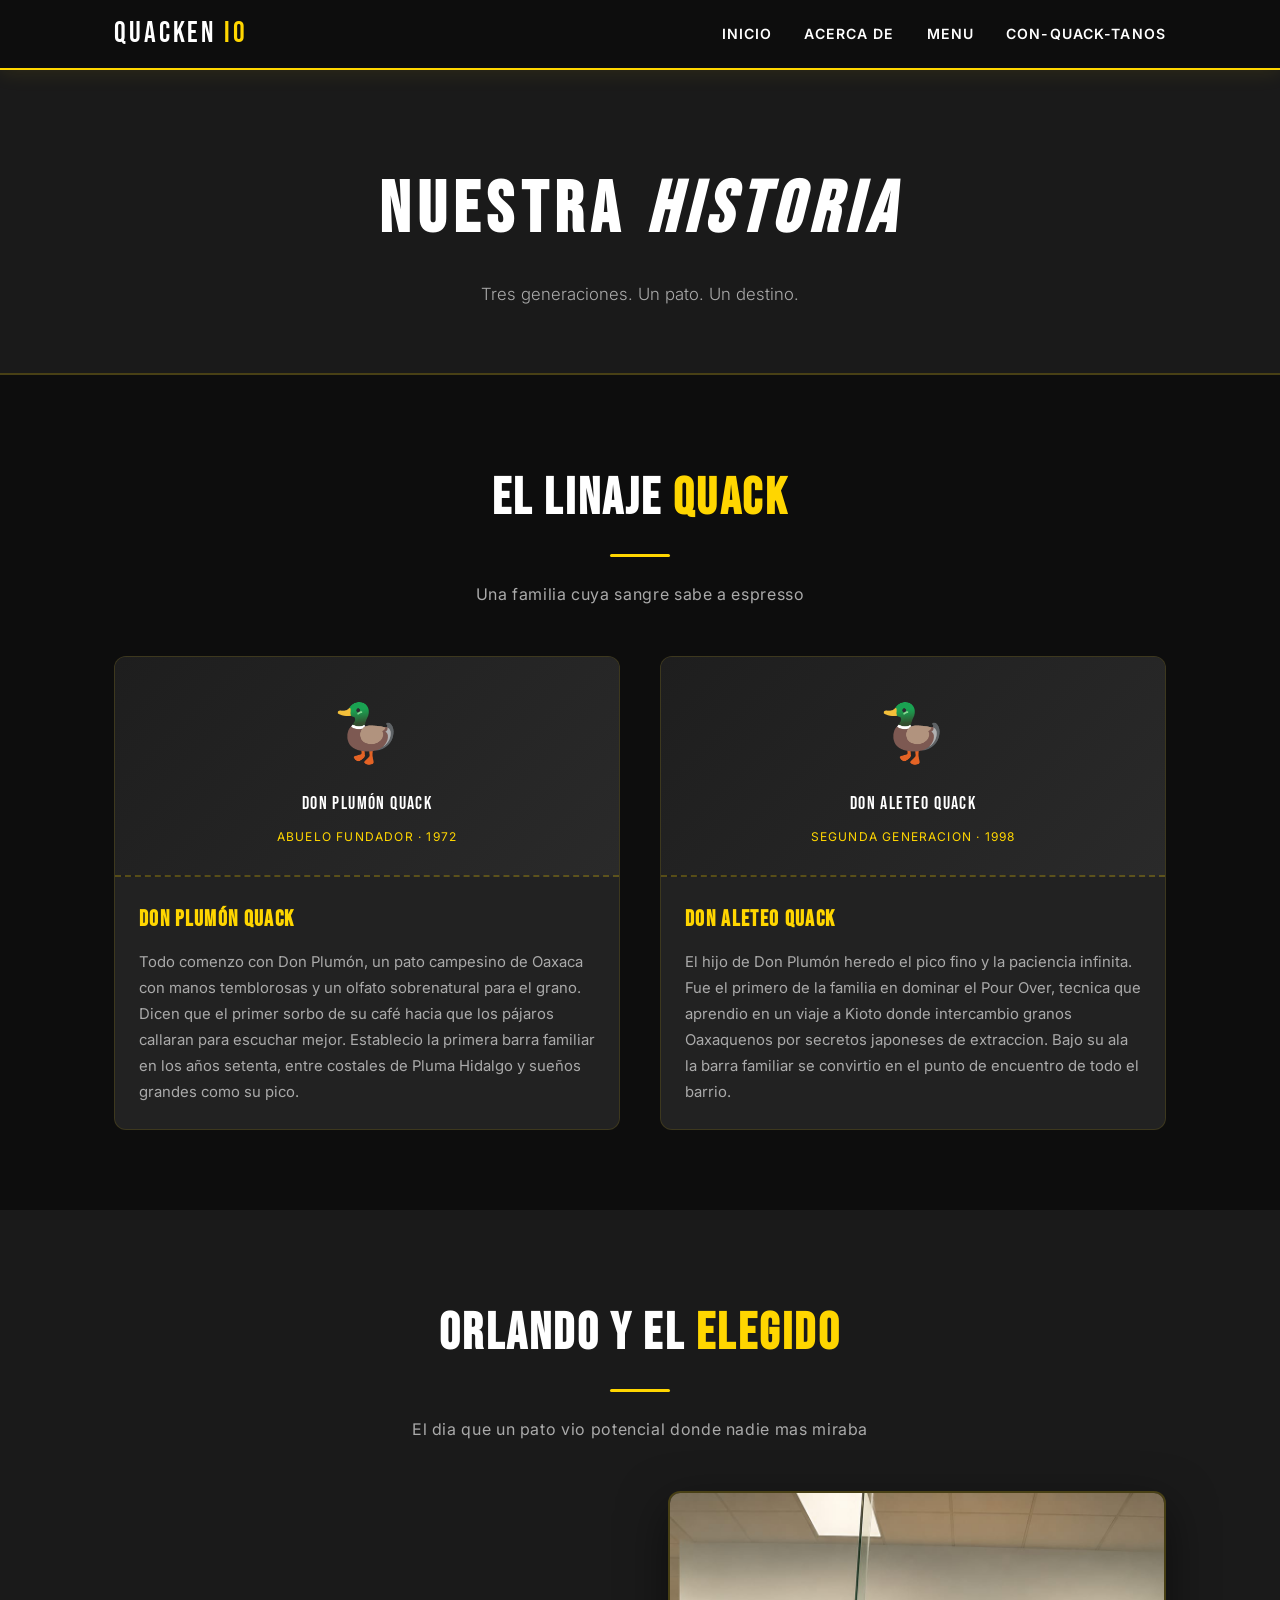
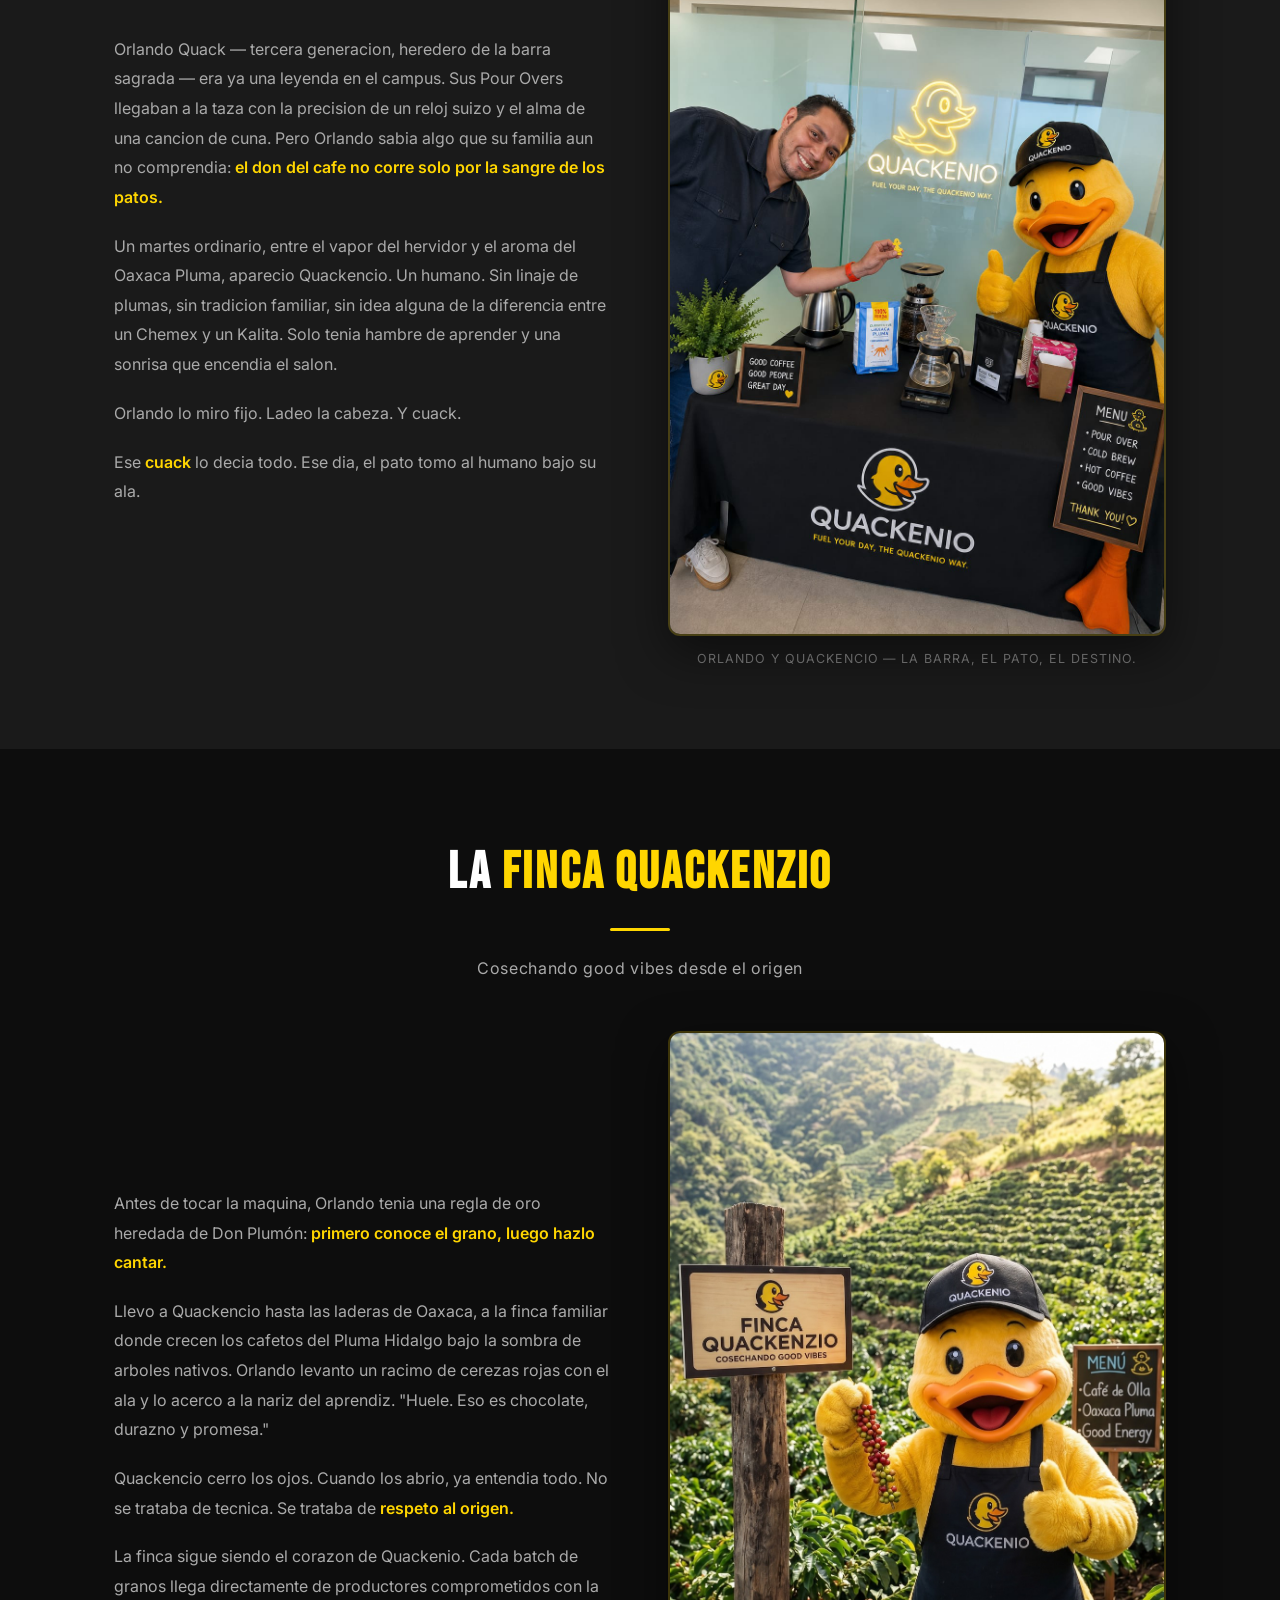
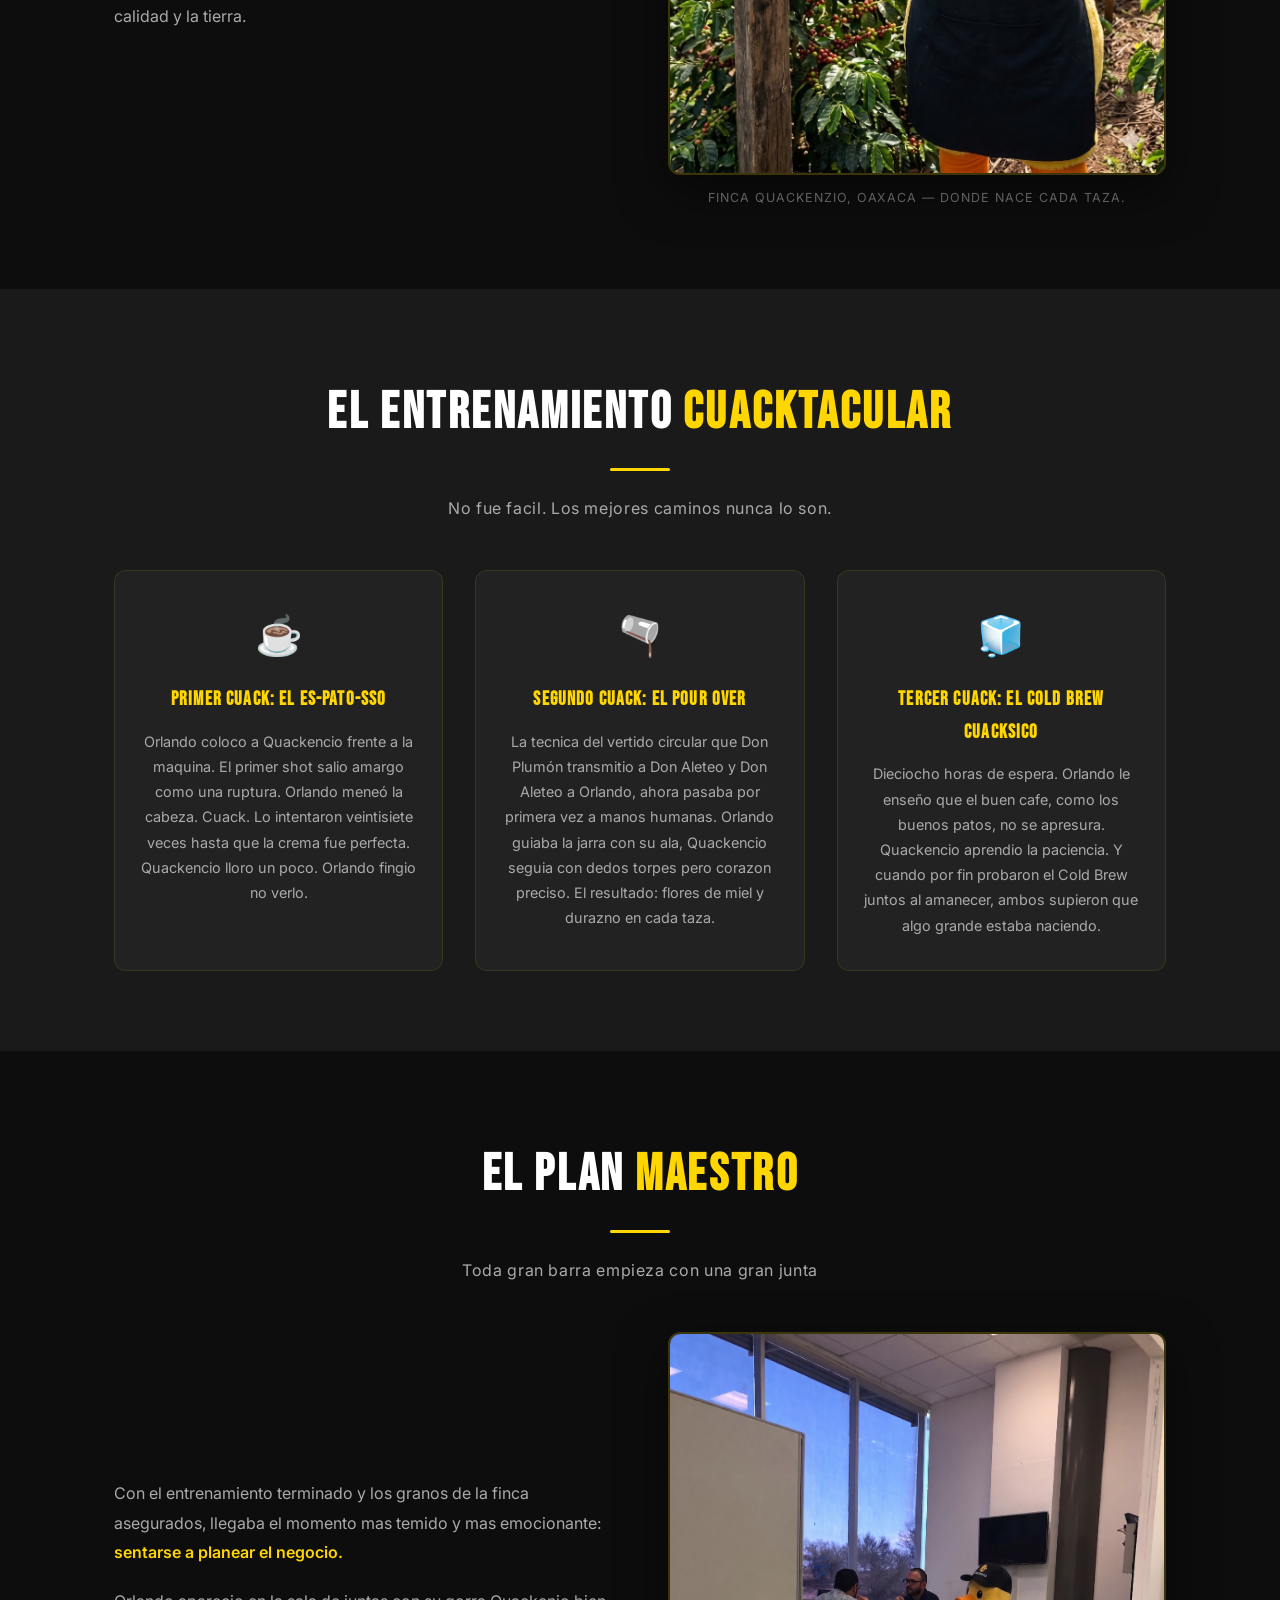
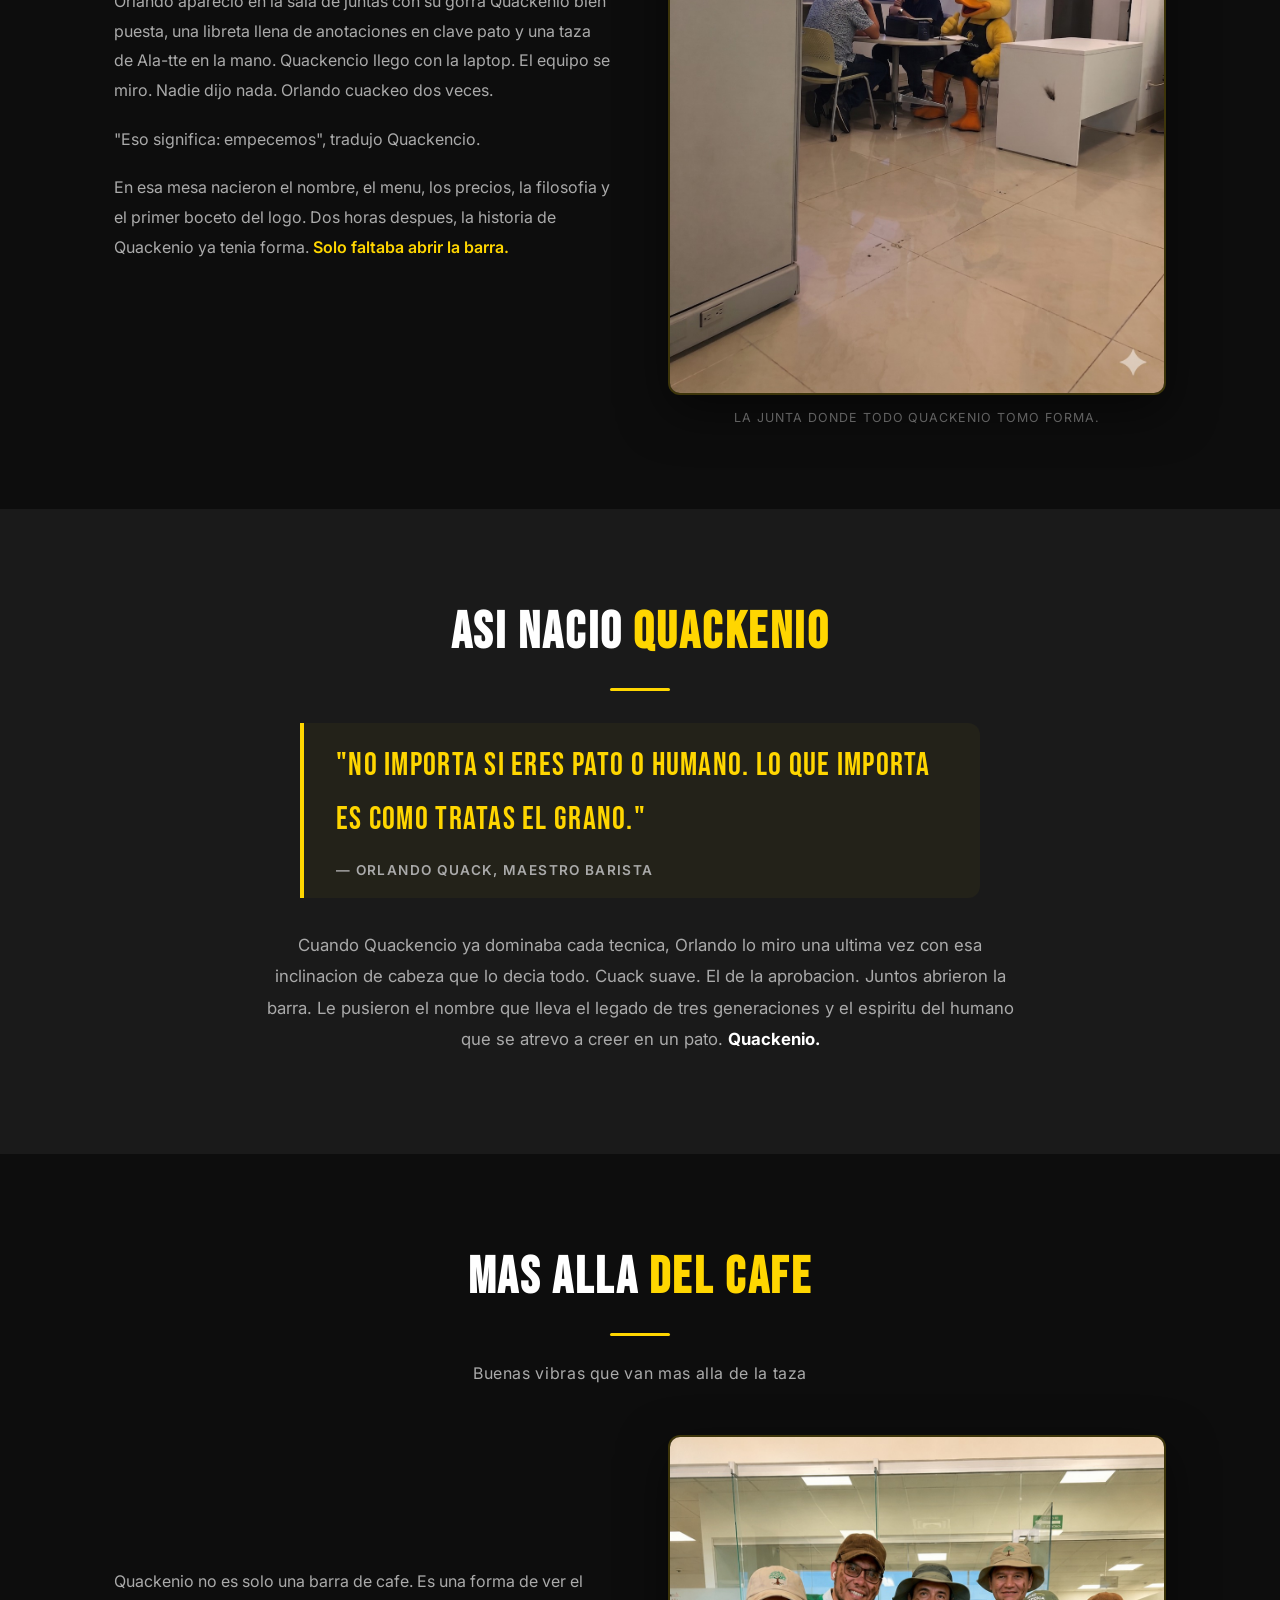
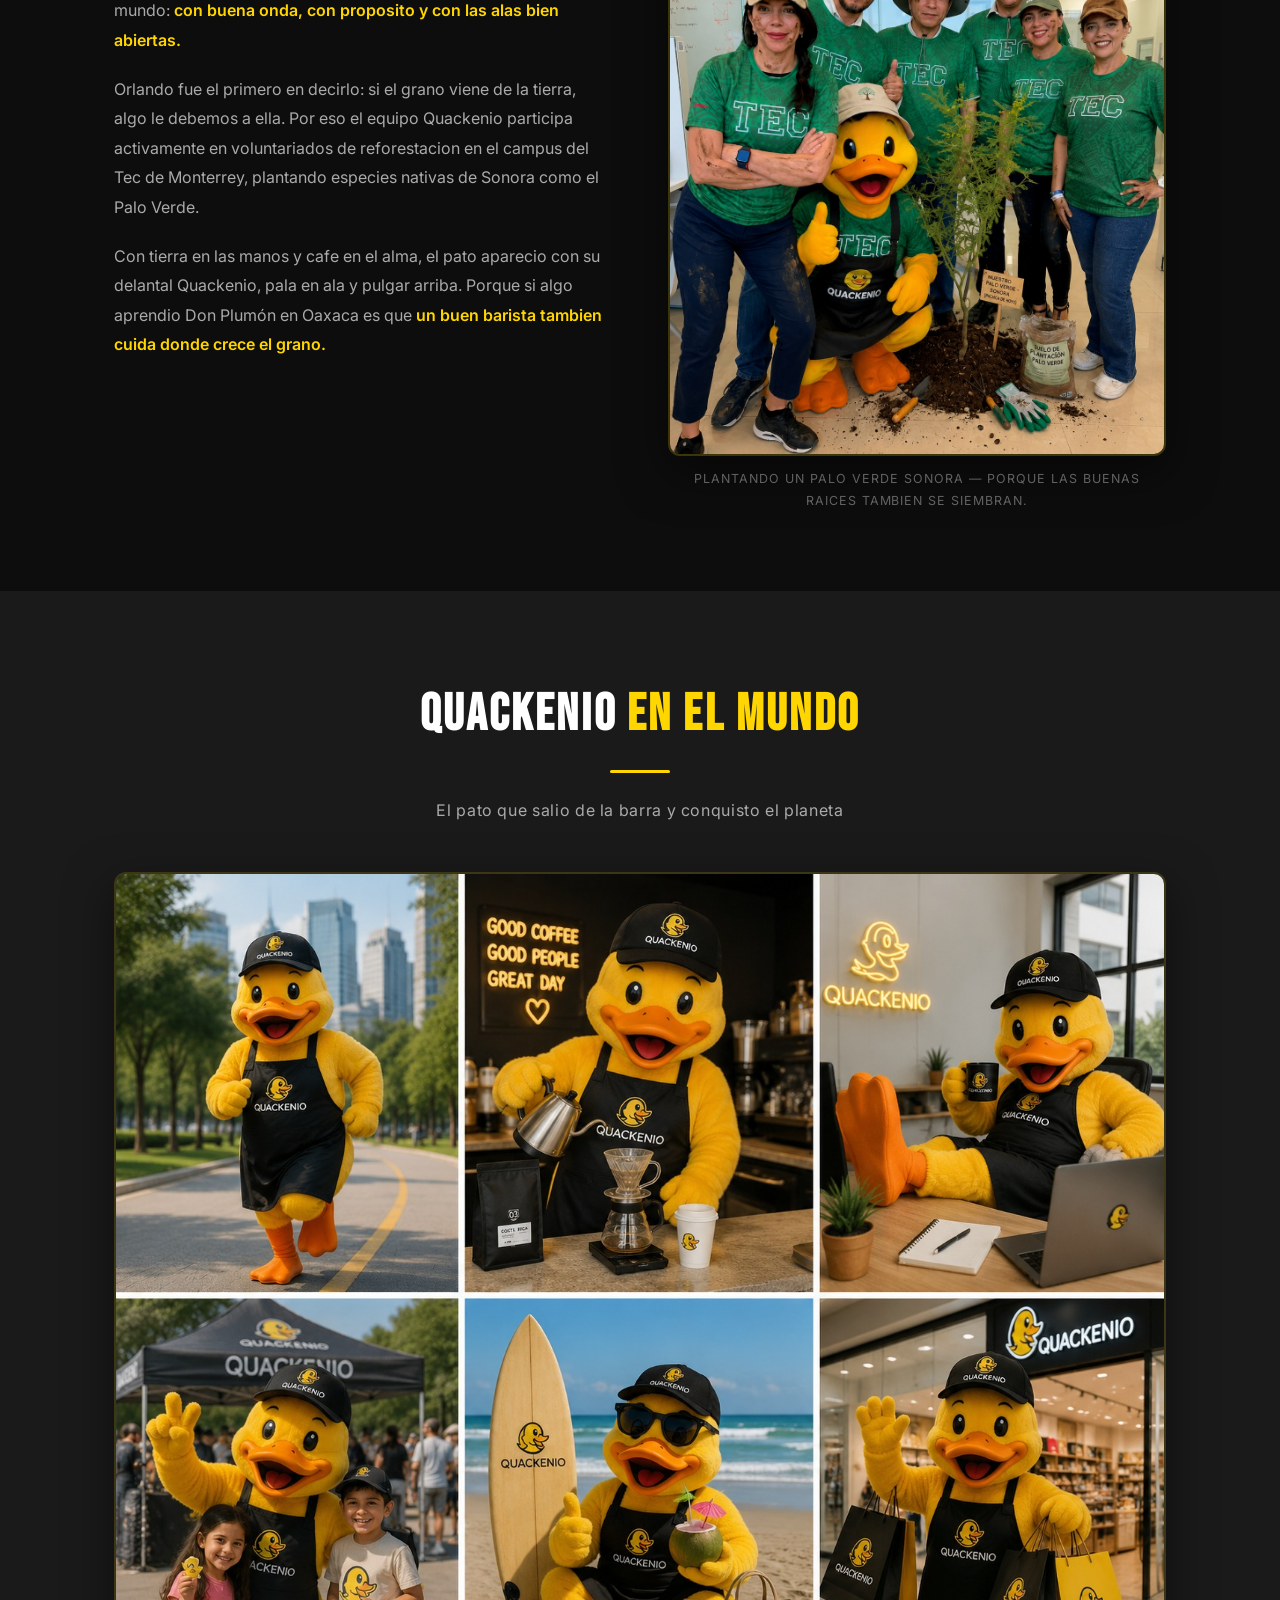
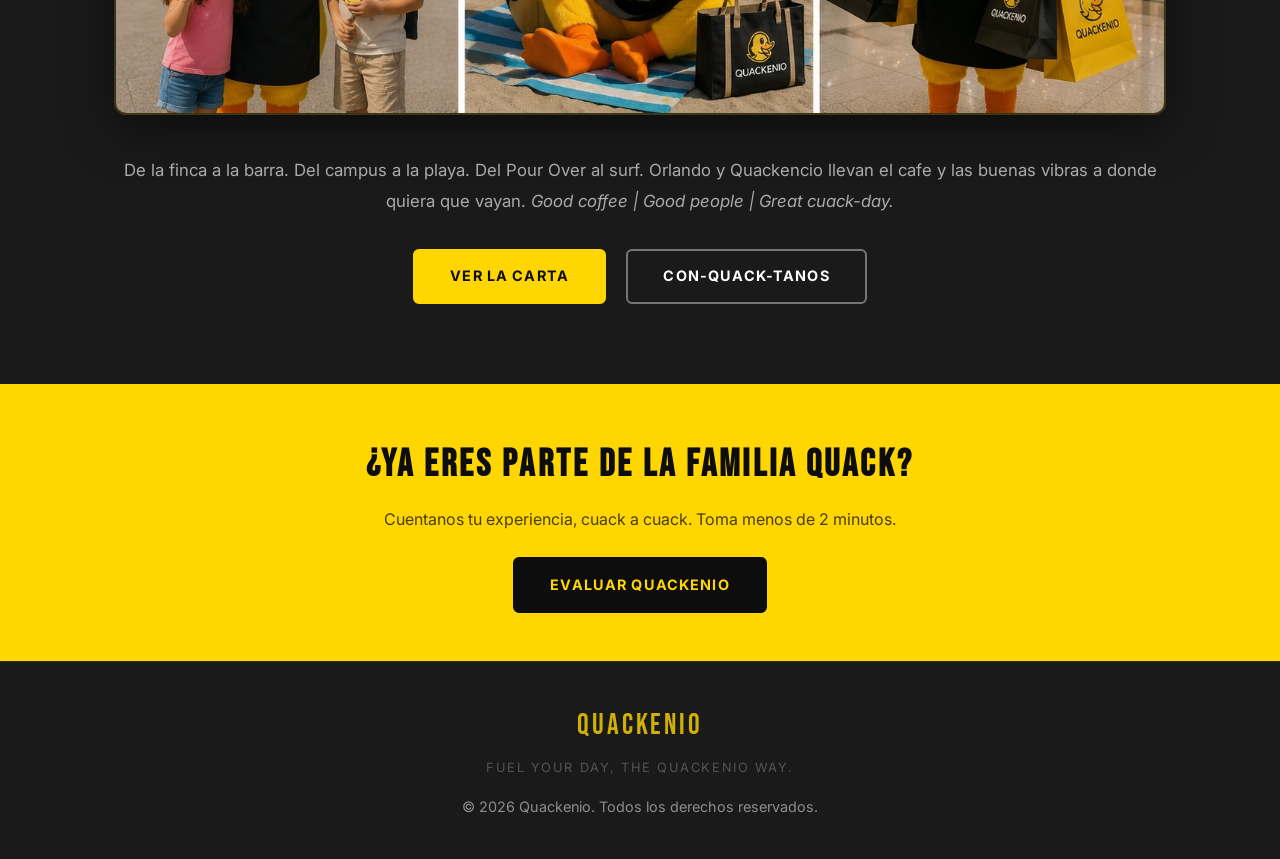
==== about.html @ 1a3bb4e5 "Expanded about" ====
<!DOCTYPE html>
<html lang="es">
<head>
  <meta charset="UTF-8" />
  <meta name="viewport" content="width=device-width, initial-scale=1.0" />
  <meta name="description" content="La historia de Quackenio — tres generaciones de baristas y el pato que lo cambio todo." />
  <title>Quackenio | Acerca de</title>
  <link rel="stylesheet" href="styles.css" />
  <style>
    .reveal { opacity: 0; transform: translateY(20px); transition: opacity 0.5s ease, transform 0.5s ease; }
    .reveal.revealed { opacity: 1; transform: translateY(0); }
  </style>
</head>
<body>
  <nav class="navbar" role="navigation" aria-label="Navegacion principal">
    <div class="container">
      <a href="index.html" class="navbar-brand">QUACKEN<span>IO</span></a>
      <button class="hamburger" aria-label="Abrir menu" aria-expanded="false">
        <span></span><span></span><span></span>
      </button>
      <ul class="nav-links">
        <li><a href="index.html">Inicio</a></li>
        <li><a href="about.html">Acerca de</a></li>
        <li><a href="menu.html">Menu</a></li>
        <li><a href="contact.html">Con-quack-tanos</a></li>
      </ul>
    </div>
  </nav>

  <header class="page-hero">
    <h1>NUESTRA <em>HISTORIA</em></h1>
    <p>Tres generaciones. Un pato. Un destino.</p>
  </header>

  <main>

    <!-- ── Bloque 1: El linaje ── -->
      <section class="section about-story" aria-labelledby="linaje-title">
      <div class="container">
        <h2 class="section-title" id="linaje-title">EL LINAJE <em>QUACK</em></h2>
        <span class="section-divider"></span>
        <p class="section-subtitle">Una familia cuya sangre sabe a espresso</p>

        <div class="story-founders-grid">
          <!-- Placeholder abuelo -->
          <div class="founder-card">
            <div class="founder-img-placeholder">
              <span>🦆</span>
              <p>Don Plumón Quack</p>
              <small>Abuelo Fundador · 1972</small>
            </div>
            <div class="founder-caption">
              <h3>Don Plumón Quack</h3>
              <p>
                Todo comenzo con Don Plumón, un pato campesino de Oaxaca con manos temblorosas
                y un olfato sobrenatural para el grano. Dicen que el primer sorbo de su café
                hacia que los pájaros callaran para escuchar mejor. Establecio la primera
                barra familiar en los años setenta, entre costales de Pluma Hidalgo y sueños
                grandes como su pico.
              </p>
            </div>
          </div>

          <!-- Placeholder padre -->
          <div class="founder-card">
            <div class="founder-img-placeholder">
              <span>🦆</span>
              <p>Don Aleteo Quack</p>
              <small>Segunda Generacion · 1998</small>
            </div>
            <div class="founder-caption">
              <h3>Don Aleteo Quack</h3>
              <p>
                El hijo de Don Plumón heredo el pico fino y la paciencia infinita. Fue el
                primero de la familia en dominar el Pour Over, tecnica que aprendio en un
                viaje a Kioto donde intercambio granos Oaxaquenos por secretos japoneses de
                extraccion. Bajo su ala la barra familiar se convirtio en el punto de encuentro
                de todo el barrio.
              </p>
            </div>
          </div>
        </div>
      </div>
    </section>

    <!-- ── Bloque 2: Orlando y Quackencio ── -->
    <section class="section about-orlando" style="background: var(--dark);" aria-labelledby="orlando-title">
      <div class="container">
        <h2 class="section-title" id="orlando-title">ORLANDO Y EL <em>ELEGIDO</em></h2>
        <span class="section-divider"></span>
        <p class="section-subtitle">El dia que un pato vio potencial donde nadie mas miraba</p>

        <div class="story-main-grid">
          <div class="story-text">
            <p>
              Orlando Quack — tercera generacion, heredero de la barra sagrada — era ya una
              leyenda en el campus. Sus Pour Overs llegaban a la taza con la precision de un
              reloj suizo y el alma de una cancion de cuna. Pero Orlando sabia algo que su
              familia aun no comprendia: <em>el don del cafe no corre solo por la sangre de los patos.</em>
            </p>
            <p>
              Un martes ordinario, entre el vapor del hervidor y el aroma del Oaxaca Pluma,
              aparecio Quackencio. Un humano. Sin linaje de plumas, sin tradicion familiar,
              sin idea alguna de la diferencia entre un Chemex y un Kalita. Solo tenia
              hambre de aprender y una sonrisa que encendia el salon.
            </p>
            <p>
              Orlando lo miro fijo. Ladeo la cabeza. Y cuack.
            </p>
            <p>
              Ese <em>cuack</em> lo decia todo. Ese dia, el pato tomo al humano bajo su ala.
            </p>
          </div>

          <div class="story-img-wrapper">
            <img
              src="images/quackenio.jpeg"
              alt="Orlando el pato y Quackencio el humano, juntos detras de la barra de Quackenio"
              class="story-img"
            />
            <p class="story-img-caption">Orlando y Quackencio — la barra, el pato, el destino.</p>
          </div>
        </div>
      </div>
    </section>

    <!-- ── Bloque 3: La Finca ── -->
    <section class="section about-finca" aria-labelledby="finca-title">
      <div class="container">
        <h2 class="section-title" id="finca-title">LA <em>FINCA QUACKENZIO</em></h2>
        <span class="section-divider"></span>
        <p class="section-subtitle">Cosechando good vibes desde el origen</p>

        <div class="story-main-grid story-main-grid--reverse">
          <div class="story-img-wrapper">
            <img
              src="images/finca_quackenio.jpeg"
              alt="Orlando en la Finca Quackenzio rodeado de plantas de cafe y granos Oaxaca Pluma"
              class="story-img"
            />
            <p class="story-img-caption">Finca Quackenzio, Oaxaca — donde nace cada taza.</p>
          </div>

          <div class="story-text">
            <p>
              Antes de tocar la maquina, Orlando tenia una regla de oro heredada de Don Plumón:
              <em>primero conoce el grano, luego hazlo cantar.</em>
            </p>
            <p>
              Llevo a Quackencio hasta las laderas de Oaxaca, a la finca familiar donde crecen
              los cafetos del Pluma Hidalgo bajo la sombra de arboles nativos. Orlando levanto
              un racimo de cerezas rojas con el ala y lo acerco a la nariz del aprendiz.
              "Huele. Eso es chocolate, durazno y promesa."
            </p>
            <p>
              Quackencio cerro los ojos. Cuando los abrio, ya entendia todo. No se trataba de
              tecnica. Se trataba de <em>respeto al origen.</em>
            </p>
            <p>
              La finca sigue siendo el corazon de Quackenio. Cada batch de granos llega
              directamente de productores comprometidos con la calidad y la tierra.
            </p>
          </div>
        </div>
      </div>
    </section>

    <!-- ── Bloque 4: El entrenamiento ── -->
    <section class="section about-training" style="background: var(--dark);" aria-labelledby="training-title">
      <div class="container">
        <h2 class="section-title" id="training-title">EL ENTRENAMIENTO <em>CUACKTACULAR</em></h2>
        <span class="section-divider"></span>
        <p class="section-subtitle">No fue facil. Los mejores caminos nunca lo son.</p>

        <div class="training-steps">
          <div class="training-step">
            <div class="step-icon">☕</div>
            <h3>Primer Cuack: El Es-pato-sso</h3>
            <p>
              Orlando coloco a Quackencio frente a la maquina. El primer shot salio amargo
              como una ruptura. Orlando meneó la cabeza. Cuack. Lo intentaron veintisiete veces
              hasta que la crema fue perfecta. Quackencio lloro un poco. Orlando fingio no verlo.
            </p>
          </div>

          <div class="training-step">
            <div class="step-icon">🫗</div>
            <h3>Segundo Cuack: El Pour Over</h3>
            <p>
              La tecnica del vertido circular que Don Plumón transmitio a Don Aleteo y Don Aleteo
              a Orlando, ahora pasaba por primera vez a manos humanas. Orlando guiaba la jarra
              con su ala, Quackencio seguia con dedos torpes pero corazon preciso. El resultado:
              flores de miel y durazno en cada taza.
            </p>
          </div>

          <div class="training-step">
            <div class="step-icon">🧊</div>
            <h3>Tercer Cuack: El Cold Brew Cuacksico</h3>
            <p>
              Dieciocho horas de espera. Orlando le enseño que el buen cafe, como los buenos
              patos, no se apresura. Quackencio aprendio la paciencia. Y cuando por fin probaron
              el Cold Brew juntos al amanecer, ambos supieron que algo grande estaba naciendo.
            </p>
          </div>
        </div>
      </div>
    </section>

    <!-- ── Bloque 5: El plan maestro ── -->
    <section class="section about-plan" aria-labelledby="plan-title">
      <div class="container">
        <h2 class="section-title" id="plan-title">EL PLAN <em>MAESTRO</em></h2>
        <span class="section-divider"></span>
        <p class="section-subtitle">Toda gran barra empieza con una gran junta</p>

        <div class="story-main-grid">
          <div class="story-text">
            <p>
              Con el entrenamiento terminado y los granos de la finca asegurados, llegaba
              el momento mas temido y mas emocionante: <em>sentarse a planear el negocio.</em>
            </p>
            <p>
              Orlando aparecio en la sala de juntas con su gorra Quackenio bien puesta,
              una libreta llena de anotaciones en clave pato y una taza de Ala-tte en
              la mano. Quackencio llego con la laptop. El equipo se miro. Nadie dijo nada.
              Orlando cuackeo dos veces.
            </p>
            <p>
              "Eso significa: empecemos", tradujo Quackencio.
            </p>
            <p>
              En esa mesa nacieron el nombre, el menu, los precios, la filosofia y el primer
              boceto del logo. Dos horas despues, la historia de Quackenio ya tenia forma.
              <em>Solo faltaba abrir la barra.</em>
            </p>
          </div>

          <div class="story-img-wrapper">
            <img
              src="images/en_junta.jpeg"
              alt="Orlando el pato en junta de trabajo con el equipo Quackenio planeando la apertura"
              class="story-img"
            />
            <p class="story-img-caption">La junta donde todo Quackenio tomo forma.</p>
          </div>
        </div>
      </div>
    </section>

    <!-- ── Bloque 6: El nacimiento de Quackenio ── -->
    <section class="section about-birth" style="background: var(--dark);" aria-labelledby="birth-title">
      <div class="container about-birth-inner">
        <h2 class="section-title" id="birth-title">ASI NACIO <em>QUACKENIO</em></h2>
        <span class="section-divider"></span>
        <blockquote class="story-quote">
          "No importa si eres pato o humano. Lo que importa es como tratas el grano."
          <cite>— Orlando Quack, Maestro Barista</cite>
        </blockquote>
        <p class="story-closing">
          Cuando Quackencio ya dominaba cada tecnica, Orlando lo miro una ultima vez con
          esa inclinacion de cabeza que lo decia todo. Cuack suave. El de la aprobacion.
          Juntos abrieron la barra. Le pusieron el nombre que lleva el legado de tres
          generaciones y el espiritu del humano que se atrevo a creer en un pato.
          <strong>Quackenio.</strong>
        </p>
      </div>
    </section>

    <!-- ── Bloque 7: El compromiso ── -->
    <section class="section about-community" aria-labelledby="community-title">
      <div class="container">
        <h2 class="section-title" id="community-title">MAS ALLA <em>DEL CAFE</em></h2>
        <span class="section-divider"></span>
        <p class="section-subtitle">Buenas vibras que van mas alla de la taza</p>

        <div class="story-main-grid story-main-grid--reverse">
          <div class="story-img-wrapper">
            <img
              src="images/en_voluntariado.jpeg"
              alt="Orlando y el equipo Quackenio plantando un Palo Verde Sonora en voluntariado TEC"
              class="story-img"
            />
            <p class="story-img-caption">Plantando un Palo Verde Sonora — porque las buenas raices tambien se siembran.</p>
          </div>

          <div class="story-text">
            <p>
              Quackenio no es solo una barra de cafe. Es una forma de ver el mundo:
              <em>con buena onda, con proposito y con las alas bien abiertas.</em>
            </p>
            <p>
              Orlando fue el primero en decirlo: si el grano viene de la tierra, algo le
              debemos a ella. Por eso el equipo Quackenio participa activamente en
              voluntariados de reforestacion en el campus del Tec de Monterrey, plantando
              especies nativas de Sonora como el Palo Verde.
            </p>
            <p>
              Con tierra en las manos y cafe en el alma, el pato aparecio con su delantal
              Quackenio, pala en ala y pulgar arriba. Porque si algo aprendio Don Plumón
              en Oaxaca es que <em>un buen barista tambien cuida donde crece el grano.</em>
            </p>
          </div>
        </div>
      </div>
    </section>

    <!-- ── Bloque 8: Quackenio en el mundo ── -->
    <section class="section about-social" style="background: var(--dark);" aria-labelledby="social-title">
      <div class="container">
        <h2 class="section-title" id="social-title">QUACKENIO <em>EN EL MUNDO</em></h2>
        <span class="section-divider"></span>
        <p class="section-subtitle">El pato que salio de la barra y conquisto el planeta</p>

        <div class="social-collage">
          <img
            src="images/social_media.jpeg"
            alt="Collage de momentos Quackenio: en la barra, en la playa, en el parque, con fans y en la tienda"
            class="social-collage-img"
          />
        </div>
        <p class="story-closing" style="text-align:center; margin-top:2.5rem;">
          De la finca a la barra. Del campus a la playa. Del Pour Over al surf. Orlando y
          Quackencio llevan el cafe y las buenas vibras a donde quiera que vayan.
          <em>Good coffee | Good people | Great cuack-day.</em>
        </p>
        <p style="text-align:center; margin-top:2rem;">
          <a href="menu.html" class="btn btn-primary" style="margin-right:1rem;">Ver la carta</a>
          <a href="contact.html" class="btn btn-outline">Con-quack-tanos</a>
        </p>
      </div>
    </section>

    <!-- ── Evaluacion banner ── -->
    <section class="eval-banner" aria-label="Portal de evaluacion">
      <h2>¿Ya eres parte de la familia Quack?</h2>
      <p>Cuentanos tu experiencia, cuack a cuack. Toma menos de 2 minutos.</p>
      <a href="https://forms.cloud.microsoft/r/SLcjeuqy2h" target="_blank" rel="noopener noreferrer" class="btn btn-dark">
        Evaluar Quackenio
      </a>
    </section>

  </main>

  <footer>
    <p class="footer-brand">QUACKENIO</p>
    <p class="footer-tagline">Fuel your day, the Quackenio way.</p>
    <p>&copy; 2026 Quackenio. Todos los derechos reservados.</p>
  </footer>

  <script src="script.js"></script>
</body>
</html>
---- styles.css ----
@import url('https://fonts.googleapis.com/css2?family=Bebas+Neue&family=Inter:wght@300;400;600;700&display=swap');

/* ================================================
   QUACKENIO — Stylesheet
   Paleta: negro, amarillo, blanco
   "Fuel your day, the Quackenio way."
   ================================================ */

/* ---------- Reset & Variables ---------- */
*, *::before, *::after {
  box-sizing: border-box;
  margin: 0;
  padding: 0;
}

:root {
  /* ── Brand colors ── */
  --black:        #0d0d0d;
  --dark:         #1a1a1a;
  --dark-card:    #222222;
  --yellow:       #FFD600;
  --yellow-hover: #e6c200;
  --orange:       #FF8C00;
  --white:        #ffffff;
  --gray:         #aaaaaa;
  --light-bg:     #f5f5f5;

  /* ── Semantic aliases ── */
  --bg:           var(--black);
  --bg-section:   var(--dark);
  --bg-alt:       #111111;
  --text:         var(--white);
  --text-muted:   var(--gray);
  --accent:       var(--yellow);
  --shadow:       rgba(0, 0, 0, 0.45);
  --radius:       12px;
  --transition:   0.3s ease;

  --font-heading: 'Bebas Neue', 'Arial Black', sans-serif;
  --font-body:    'Inter', 'Helvetica Neue', sans-serif;
}

html {
  scroll-behavior: smooth;
}

body {
  font-family: var(--font-body);
  background-color: var(--bg);
  color: var(--text);
  line-height: 1.7;
}

/* ---------- Utility ---------- */
.container {
  max-width: 1100px;
  margin: 0 auto;
  padding: 0 1.5rem;
}

.section {
  padding: 5rem 0;
}

.section-title {
  font-family: var(--font-heading);
  font-size: clamp(2.2rem, 5vw, 3.2rem);
  color: var(--white);
  text-align: center;
  margin-bottom: 0.5rem;
  letter-spacing: 0.05em;
}

.section-title em {
  color: var(--yellow);
  font-style: normal;
}

.section-subtitle {
  text-align: center;
  color: var(--gray);
  font-size: 1rem;
  margin-bottom: 3rem;
  letter-spacing: 0.04em;
}

.section-divider {
  display: block;
  width: 60px;
  height: 3px;
  background: var(--yellow);
  margin: 0.75rem auto 1.5rem;
  border-radius: 2px;
}

/* ---------- Navigation ---------- */
.navbar {
  position: sticky;
  top: 0;
  z-index: 1000;
  background-color: var(--black);
  border-bottom: 2px solid var(--yellow);
  box-shadow: 0 2px 20px rgba(255, 214, 0, 0.1);
}

.navbar .container {
  display: flex;
  align-items: center;
  justify-content: space-between;
  height: 68px;
}

.navbar-brand {
  font-family: var(--font-heading);
  font-size: 1.8rem;
  color: var(--white);
  text-decoration: none;
  letter-spacing: 0.1em;
  display: flex;
  align-items: center;
  gap: 0.5rem;
}

.navbar-brand .duck {
  font-size: 1.5rem;
  filter: drop-shadow(0 0 6px var(--yellow));
}

.navbar-brand span {
  color: var(--yellow);
}

.nav-links {
  list-style: none;
  display: flex;
  gap: 2rem;
}

.nav-links a {
  color: var(--white);
  text-decoration: none;
  font-size: 0.88rem;
  font-weight: 600;
  letter-spacing: 0.08em;
  text-transform: uppercase;
  padding: 0.25rem 0;
  position: relative;
  transition: color var(--transition);
  font-family: var(--font-body);
}

.nav-links a::after {
  content: '';
  position: absolute;
  bottom: -2px;
  left: 0;
  width: 0;
  height: 2px;
  background: var(--yellow);
  transition: width var(--transition);
}

.nav-links a:hover,
.nav-links a.active {
  color: var(--yellow);
}

.nav-links a:hover::after,
.nav-links a.active::after {
  width: 100%;
}

/* Hamburger */
.hamburger {
  display: none;
  flex-direction: column;
  gap: 5px;
  background: none;
  border: none;
  cursor: pointer;
  padding: 0.4rem;
}

.hamburger span {
  display: block;
  width: 26px;
  height: 2px;
  background: var(--yellow);
  border-radius: 2px;
  transition: transform var(--transition), opacity var(--transition);
}

.hamburger.open span:nth-child(1) { transform: translateY(7px) rotate(45deg); }
.hamburger.open span:nth-child(2) { opacity: 0; }
.hamburger.open span:nth-child(3) { transform: translateY(-7px) rotate(-45deg); }

/* ---------- Hero ---------- */
.hero {
  background: var(--black);
  color: var(--white);
  text-align: center;
  padding: 7rem 1.5rem 6rem;
  position: relative;
  overflow: hidden;
}

/* Radial yellow glow behind hero content */
.hero::before {
  content: '';
  position: absolute;
  top: -20%;
  left: 50%;
  transform: translateX(-50%);
  width: 700px;
  height: 700px;
  background: radial-gradient(ellipse at center, rgba(255, 214, 0, 0.12) 0%, transparent 70%);
  pointer-events: none;
}

.hero-eyebrow {
  font-size: 0.8rem;
  letter-spacing: 0.25em;
  text-transform: uppercase;
  color: var(--yellow);
  margin-bottom: 1rem;
  font-family: var(--font-body);
  font-weight: 600;
}

.hero-duck {
  font-size: 5rem;
  display: block;
  margin-bottom: 1rem;
  filter: drop-shadow(0 0 24px rgba(255, 214, 0, 0.6));
  animation: float 3s ease-in-out infinite;
}

@keyframes float {
  0%, 100% { transform: translateY(0);   }
  50%       { transform: translateY(-10px); }
}

.hero h1 {
  font-family: var(--font-heading);
  font-size: clamp(3.5rem, 10vw, 7rem);
  line-height: 1;
  margin-bottom: 1rem;
  letter-spacing: 0.08em;
}

.hero h1 em {
  color: var(--yellow);
  font-style: normal;
  text-shadow: 0 0 30px rgba(255, 214, 0, 0.4);
}

.hero-tagline {
  font-size: clamp(1rem, 2.5vw, 1.2rem);
  color: var(--gray);
  max-width: 500px;
  margin: 0 auto 2.5rem;
  font-weight: 300;
  font-style: italic;
}

.btn {
  display: inline-block;
  padding: 0.85rem 2.2rem;
  border-radius: 6px;
  font-weight: 700;
  letter-spacing: 0.08em;
  text-decoration: none;
  cursor: pointer;
  border: 2px solid transparent;
  transition: background var(--transition), color var(--transition), border-color var(--transition), transform var(--transition), box-shadow var(--transition);
  font-size: 0.9rem;
  text-transform: uppercase;
  font-family: var(--font-body);
}

.btn-primary {
  background: var(--yellow);
  color: var(--black);
  border-color: var(--yellow);
}

.btn-primary:hover {
  background: var(--yellow-hover);
  border-color: var(--yellow-hover);
  transform: translateY(-2px);
  box-shadow: 0 8px 24px rgba(255, 214, 0, 0.35);
}

.btn-outline {
  background: transparent;
  color: var(--white);
  border-color: rgba(255,255,255,0.4);
}

.btn-outline:hover {
  background: rgba(255,255,255,0.08);
  border-color: var(--white);
  transform: translateY(-2px);
}

/* ---------- About ---------- */
.about {
  background: var(--dark);
}

.about-grid {
  display: grid;
  grid-template-columns: 1fr 1fr;
  gap: 4rem;
  align-items: center;
}

.about-text p {
  color: var(--gray);
  margin-bottom: 1rem;
  font-size: 1.05rem;
}

.about-text strong {
  color: var(--yellow);
}

.about-image {
  border-radius: var(--radius);
  overflow: hidden;
  box-shadow: 0 16px 48px rgba(255,214,0,0.15);
  border: 2px solid rgba(255,214,0,0.2);
}

.about-image-placeholder {
  background: var(--dark-card);
  height: 340px;
  display: flex;
  flex-direction: column;
  align-items: center;
  justify-content: center;
  color: var(--yellow);
  font-size: 5rem;
  gap: 1rem;
}

.about-image-placeholder p {
  font-family: var(--font-heading);
  font-size: 1.2rem;
  letter-spacing: 0.15em;
  color: var(--white);
}

/* ---------- Specialty Cards ---------- */
.specialties {
  background: var(--black);
}

.cards-grid {
  display: grid;
  grid-template-columns: repeat(auto-fit, minmax(280px, 1fr));
  gap: 2rem;
}

.card {
  background: var(--dark-card);
  border-radius: var(--radius);
  border: 1px solid rgba(255, 214, 0, 0.12);
  overflow: hidden;
  transition: transform var(--transition), border-color var(--transition), box-shadow var(--transition);
}

.card:hover {
  transform: translateY(-6px);
  border-color: var(--yellow);
  box-shadow: 0 16px 40px rgba(255, 214, 0, 0.15);
}

.card-icon {
  background: var(--dark);
  height: 160px;
  display: flex;
  align-items: center;
  justify-content: center;
  font-size: 4.5rem;
  border-bottom: 1px solid rgba(255, 214, 0, 0.1);
}

.card-body {
  padding: 1.5rem;
}

.card-body h3 {
  font-family: var(--font-heading);
  font-size: 1.5rem;
  color: var(--white);
  margin-bottom: 0.5rem;
  letter-spacing: 0.06em;
}

.card-body p {
  color: var(--gray);
  font-size: 0.95rem;
}

/* ---------- Menu Page ---------- */
.page-hero {
  background: var(--dark);
  color: var(--white);
  text-align: center;
  padding: 5rem 1.5rem 4rem;
  border-bottom: 2px solid rgba(255,214,0,0.2);
}

.page-hero h1 {
  font-family: var(--font-heading);
  font-size: clamp(2.8rem, 6vw, 4.5rem);
  margin-bottom: 0.5rem;
  letter-spacing: 0.1em;
}

.page-hero p {
  color: var(--gray);
  font-size: 1.05rem;
  font-weight: 300;
}

.menu-section {
  padding: 4rem 0;
  background: var(--black);
}

.menu-section:nth-child(even) {
  background: var(--dark);
}

.category-header {
  display: flex;
  align-items: center;
  gap: 1rem;
  margin-bottom: 2rem;
  padding-bottom: 1rem;
  border-bottom: 1px solid rgba(255,214,0,0.15);
}

.category-icon {
  font-size: 2rem;
}

.category-header h2 {
  font-family: var(--font-heading);
  font-size: 2.2rem;
  color: var(--white);
  letter-spacing: 0.08em;
}

.menu-grid {
  display: grid;
  grid-template-columns: repeat(auto-fill, minmax(300px, 1fr));
  gap: 1.25rem;
}

.menu-item {
  background: var(--dark-card);
  border-radius: var(--radius);
  padding: 1.25rem 1.5rem;
  display: flex;
  justify-content: space-between;
  align-items: flex-start;
  gap: 1rem;
  border: 1px solid rgba(255,255,255,0.06);
  transition: transform var(--transition), border-color var(--transition);
}

.menu-item:hover {
  transform: translateX(4px);
  border-color: rgba(255,214,0,0.3);
}

.menu-item-info h3 {
  font-family: var(--font-body);
  font-size: 1rem;
  font-weight: 600;
  color: var(--white);
  margin-bottom: 0.2rem;
}

.menu-item-info p {
  font-size: 0.88rem;
  color: var(--gray);
}

.menu-item-price {
  font-weight: 700;
  color: var(--yellow);
  font-size: 1.1rem;
  white-space: nowrap;
}

/* ---------- Contact Page ---------- */
.contact-grid {
  display: grid;
  grid-template-columns: 1fr 1fr;
  gap: 4rem;
  align-items: start;
}

.contact-form-wrapper {
  background: var(--dark-card);
  border-radius: var(--radius);
  padding: 2.5rem;
  border: 1px solid rgba(255,214,0,0.15);
}

.form-group {
  margin-bottom: 1.5rem;
}

label {
  display: block;
  font-weight: 600;
  font-size: 0.8rem;
  color: var(--gray);
  margin-bottom: 0.4rem;
  letter-spacing: 0.08em;
  text-transform: uppercase;
  font-family: var(--font-body);
}

input[type="text"],
input[type="email"],
textarea {
  width: 100%;
  padding: 0.85rem 1rem;
  border: 1px solid rgba(255,255,255,0.1);
  border-radius: 8px;
  font-family: var(--font-body);
  font-size: 1rem;
  color: var(--white);
  background: var(--dark);
  transition: border-color var(--transition), box-shadow var(--transition);
  outline: none;
}

input[type="text"]:focus,
input[type="email"]:focus,
textarea:focus {
  border-color: var(--yellow);
  box-shadow: 0 0 0 3px rgba(255, 214, 0, 0.12);
}

input::placeholder, textarea::placeholder { color: rgba(170,170,170,0.5); }

textarea {
  resize: vertical;
  min-height: 140px;
}

.form-submit {
  width: 100%;
  padding: 1rem;
  background: var(--yellow);
  color: var(--black);
  border: 2px solid var(--yellow);
  border-radius: 6px;
  font-family: var(--font-body);
  font-size: 1rem;
  font-weight: 700;
  letter-spacing: 0.08em;
  text-transform: uppercase;
  cursor: pointer;
  transition: background var(--transition), transform var(--transition), box-shadow var(--transition);
}

.form-submit:hover {
  background: var(--yellow-hover);
  border-color: var(--yellow-hover);
  transform: translateY(-2px);
  box-shadow: 0 6px 20px rgba(255,214,0,0.3);
}

.form-message {
  margin-top: 1rem;
  padding: 0.75rem 1rem;
  border-radius: 8px;
  font-size: 0.95rem;
  display: none;
}

.form-message.success {
  background: rgba(76,175,80,0.15);
  color: #81c784;
  border: 1px solid rgba(76,175,80,0.3);
  display: block;
}

.form-message.error {
  background: rgba(244,67,54,0.12);
  color: #e57373;
  border: 1px solid rgba(244,67,54,0.3);
  display: block;
}

/* Info side */
.contact-info h2 {
  font-family: var(--font-heading);
  font-size: 2.2rem;
  color: var(--white);
  margin-bottom: 1.5rem;
  letter-spacing: 0.08em;
}

.info-block {
  display: flex;
  gap: 1rem;
  margin-bottom: 1.75rem;
  align-items: flex-start;
}

.info-icon {
  font-size: 1.6rem;
  flex-shrink: 0;
}

.info-block h3 {
  font-family: var(--font-body);
  font-size: 0.85rem;
  font-weight: 700;
  color: var(--yellow);
  margin-bottom: 0.25rem;
  text-transform: uppercase;
  letter-spacing: 0.1em;
}

.info-block p {
  color: var(--gray);
  font-size: 0.95rem;
}

.hours-grid {
  display: grid;
  grid-template-columns: auto 1fr;
  gap: 0.25rem 1rem;
  font-size: 0.93rem;
  color: var(--gray);
}

.hours-grid .day { font-weight: 700; color: var(--white); }

/* ---------- Evaluation Portal Banner ---------- */
.eval-banner {
  background: var(--yellow);
  color: var(--black);
  padding: 3rem 1.5rem;
  text-align: center;
}

.eval-banner h2 {
  font-family: var(--font-heading);
  font-size: clamp(1.6rem, 4vw, 2.4rem);
  letter-spacing: 0.08em;
  margin-bottom: 0.5rem;
}

.eval-banner p {
  font-size: 1rem;
  margin-bottom: 1.5rem;
  opacity: 0.75;
}

.btn-dark {
  background: var(--black);
  color: var(--yellow);
  border-color: var(--black);
}

.btn-dark:hover {
  background: var(--dark);
  border-color: var(--dark);
  transform: translateY(-2px);
  box-shadow: 0 6px 20px rgba(0,0,0,0.4);
}

/* ---------- Footer ---------- */
footer {
  background: var(--dark);
  color: var(--gray);
  text-align: center;
  padding: 2.5rem 1.5rem;
  border-top: 1px solid rgba(255,214,0,0.1);
}

footer p {
  font-size: 0.9rem;
  opacity: 0.8;
}

footer .footer-brand {
  font-family: var(--font-heading);
  font-size: 1.8rem;
  color: var(--yellow);
  margin-bottom: 0.4rem;
  letter-spacing: 0.1em;
}

footer .footer-tagline {
  font-size: 0.8rem;
  color: rgba(170,170,170,0.5);
  letter-spacing: 0.12em;
  text-transform: uppercase;
  margin-bottom: 1rem;
}

/* ---------- Responsive ---------- */
@media (max-width: 768px) {
  .hamburger { display: flex; }

  .nav-links {
    display: none;
    position: absolute;
    top: 68px;
    left: 0;
    right: 0;
    background: var(--black);
    border-top: 1px solid rgba(255,214,0,0.2);
    flex-direction: column;
    gap: 0;
    padding: 1rem 0;
    box-shadow: 0 8px 24px var(--shadow);
  }

  .nav-links.open { display: flex; }

  .nav-links li a {
    display: block;
    padding: 0.85rem 2rem;
    border-bottom: 1px solid rgba(255,255,255,0.05);
  }

  .nav-links a::after { display: none; }

  .about-grid,
  .contact-grid {
    grid-template-columns: 1fr;
    gap: 2rem;
  }

  .hero { padding: 5rem 1.5rem 4rem; }
}

@media (max-width: 480px) {
  .cards-grid { grid-template-columns: 1fr; }
  .menu-grid  { grid-template-columns: 1fr; }
  .contact-form-wrapper { padding: 1.5rem; }
}

/* ---------- About Page ---------- */

/* Founders grid: two placeholder cards side by side */
.story-founders-grid {
  display: grid;
  grid-template-columns: 1fr 1fr;
  gap: 2.5rem;
  margin-top: 2rem;
}

.founder-card {
  background: var(--dark-card);
  border: 1px solid rgba(255,214,0,0.12);
  border-radius: var(--radius);
  overflow: hidden;
  transition: transform var(--transition), box-shadow var(--transition);
}

.founder-card:hover {
  transform: translateY(-4px);
  box-shadow: 0 12px 32px rgba(0,0,0,0.4);
}

.founder-img-placeholder {
  background: linear-gradient(135deg, #1e1e1e 0%, #2a2a2a 100%);
  border-bottom: 2px dashed rgba(255,214,0,0.25);
  display: flex;
  flex-direction: column;
  align-items: center;
  justify-content: center;
  gap: 0.5rem;
  height: 220px;
  padding: 1.5rem;
  color: var(--gray);
}

.founder-img-placeholder span {
  font-size: 3.5rem;
  filter: grayscale(0.2);
}

.founder-img-placeholder p {
  font-family: var(--font-heading);
  font-size: 1.1rem;
  letter-spacing: 0.08em;
  color: var(--white);
  text-align: center;
  margin: 0;
}

.founder-img-placeholder small {
  font-size: 0.75rem;
  color: var(--yellow);
  letter-spacing: 0.1em;
  text-transform: uppercase;
}

.founder-caption {
  padding: 1.5rem;
}

.founder-caption h3 {
  font-family: var(--font-heading);
  font-size: 1.4rem;
  color: var(--yellow);
  letter-spacing: 0.06em;
  margin-bottom: 0.6rem;
}

.founder-caption p {
  color: var(--gray);
  font-size: 0.93rem;
  line-height: 1.75;
}

/* Main story: text + real image */
.story-main-grid {
  display: grid;
  grid-template-columns: 1fr 1fr;
  gap: 3.5rem;
  align-items: center;
  margin-top: 2rem;
}

.story-text p {
  color: var(--gray);
  font-size: 1rem;
  line-height: 1.85;
  margin-bottom: 1.2rem;
}

.story-text em {
  color: var(--yellow);
  font-style: normal;
  font-weight: 600;
}

.story-img {
  width: 100%;
  border-radius: var(--radius);
  border: 2px solid rgba(255,214,0,0.2);
  box-shadow: 0 16px 48px rgba(0,0,0,0.5);
  display: block;
}

.story-img-caption {
  text-align: center;
  font-size: 0.78rem;
  color: rgba(170,170,170,0.55);
  letter-spacing: 0.08em;
  text-transform: uppercase;
  margin-top: 0.75rem;
}

/* Reverse column order for alternating layout */
.story-main-grid--reverse {
  direction: rtl;
}
.story-main-grid--reverse > * {
  direction: ltr;
}

/* Social media full-width collage */
.social-collage {
  margin-top: 2rem;
  border-radius: var(--radius);
  overflow: hidden;
  border: 2px solid rgba(255,214,0,0.15);
  box-shadow: 0 16px 48px rgba(0,0,0,0.5);
}

.social-collage-img {
  width: 100%;
  display: block;
}

/* Training steps */
.training-steps {
  display: grid;
  grid-template-columns: repeat(3, 1fr);
  gap: 2rem;
  margin-top: 2.5rem;
}

.training-step {
  background: var(--dark-card);
  border: 1px solid rgba(255,214,0,0.1);
  border-radius: var(--radius);
  padding: 2rem 1.5rem;
  text-align: center;
  transition: transform var(--transition), border-color var(--transition);
}

.training-step:hover {
  transform: translateY(-4px);
  border-color: rgba(255,214,0,0.35);
}

.step-icon {
  font-size: 2.4rem;
  margin-bottom: 1rem;
}

.training-step h3 {
  font-family: var(--font-heading);
  font-size: 1.2rem;
  color: var(--yellow);
  letter-spacing: 0.06em;
  margin-bottom: 0.75rem;
}

.training-step p {
  color: var(--gray);
  font-size: 0.9rem;
  line-height: 1.75;
}

/* Closing / quote block */
.about-birth-inner {
  max-width: 800px;
  margin-left: auto;
  margin-right: auto;
  text-align: center;
}

.story-quote {
  font-family: var(--font-heading);
  font-size: clamp(1.4rem, 3vw, 2rem);
  color: var(--yellow);
  letter-spacing: 0.04em;
  border-left: 4px solid var(--yellow);
  padding: 1rem 2rem;
  margin: 2rem auto;
  text-align: left;
  max-width: 680px;
  background: rgba(255,214,0,0.04);
  border-radius: 0 var(--radius) var(--radius) 0;
}

.story-quote cite {
  display: block;
  font-family: var(--font-body);
  font-size: 0.85rem;
  font-weight: 600;
  color: var(--gray);
  letter-spacing: 0.1em;
  text-transform: uppercase;
  margin-top: 0.75rem;
  font-style: normal;
}

.story-closing {
  color: var(--gray);
  font-size: 1.05rem;
  line-height: 1.85;
  margin-bottom: 1.2rem;
}

.story-closing strong { color: var(--white); }

/* About responsive */
@media (max-width: 768px) {
  .story-founders-grid,
  .story-main-grid,
  .training-steps {
    grid-template-columns: 1fr;
    gap: 2rem;
  }
}
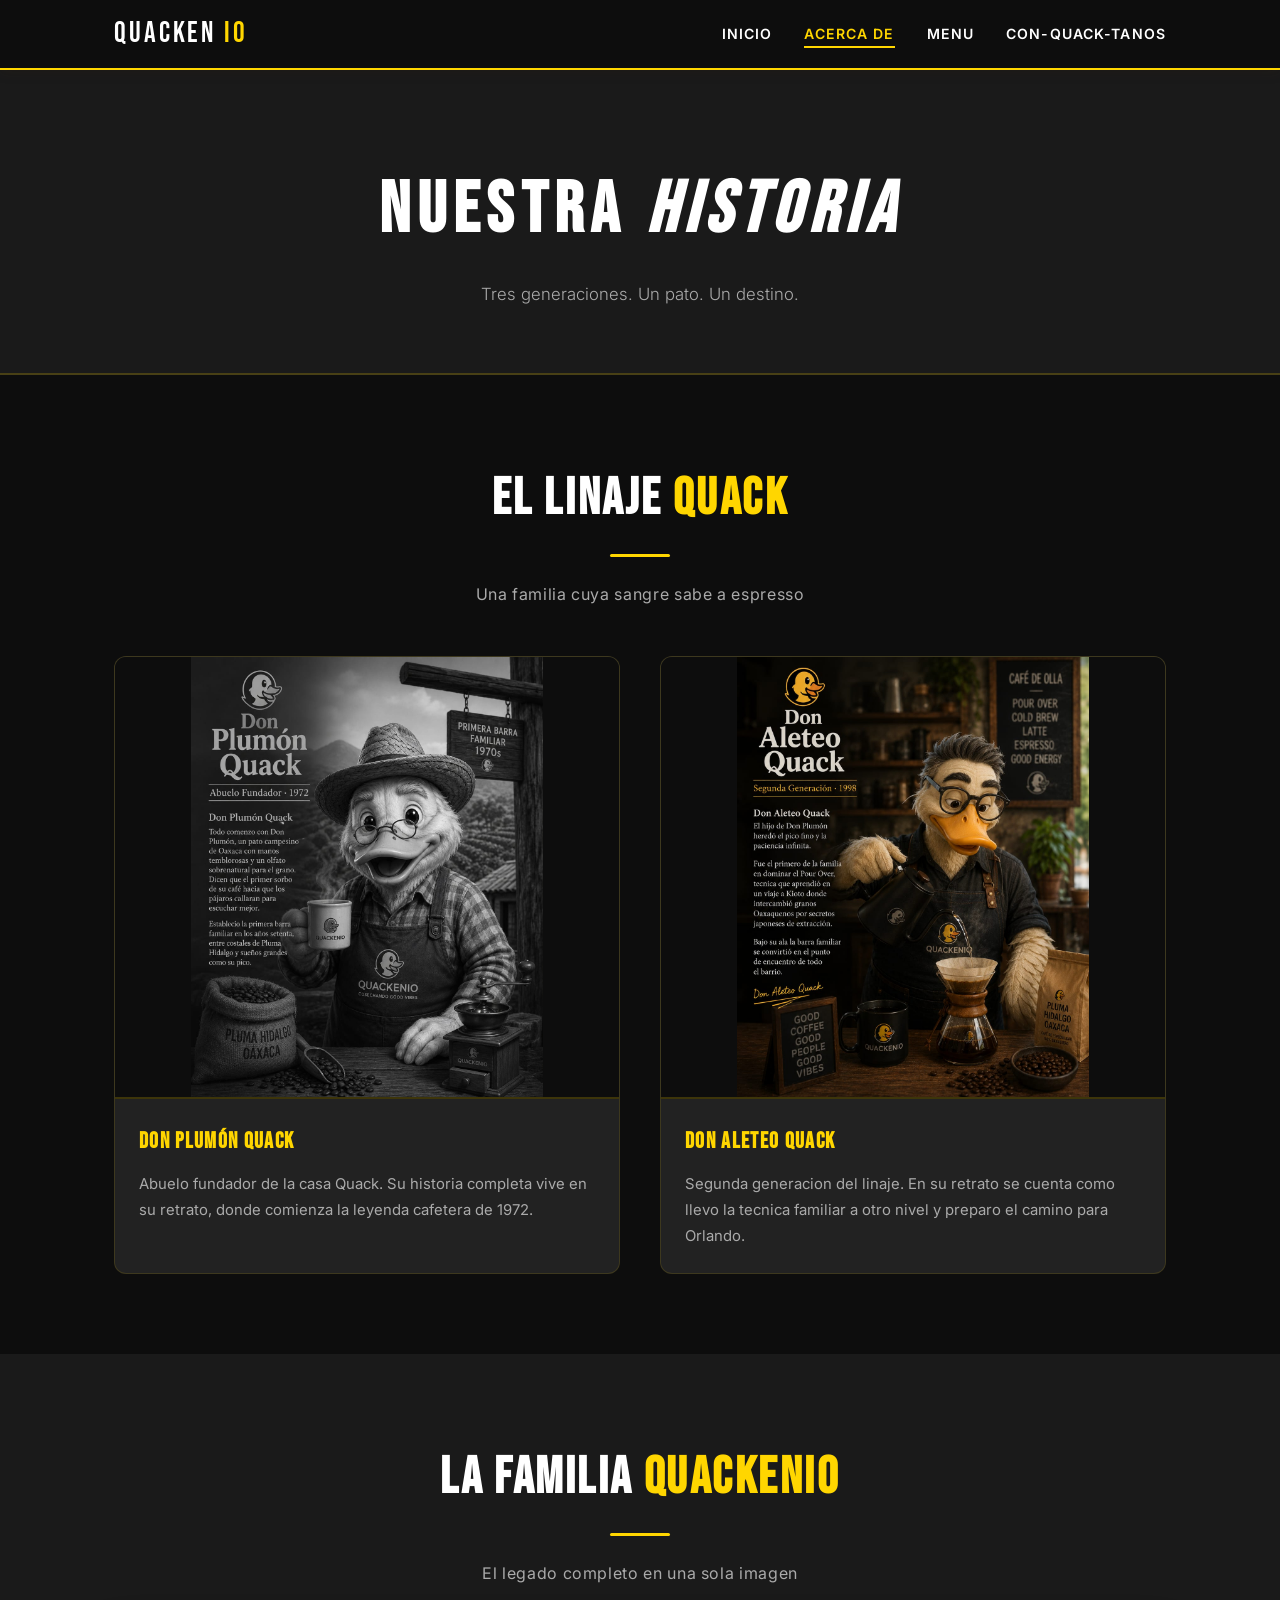
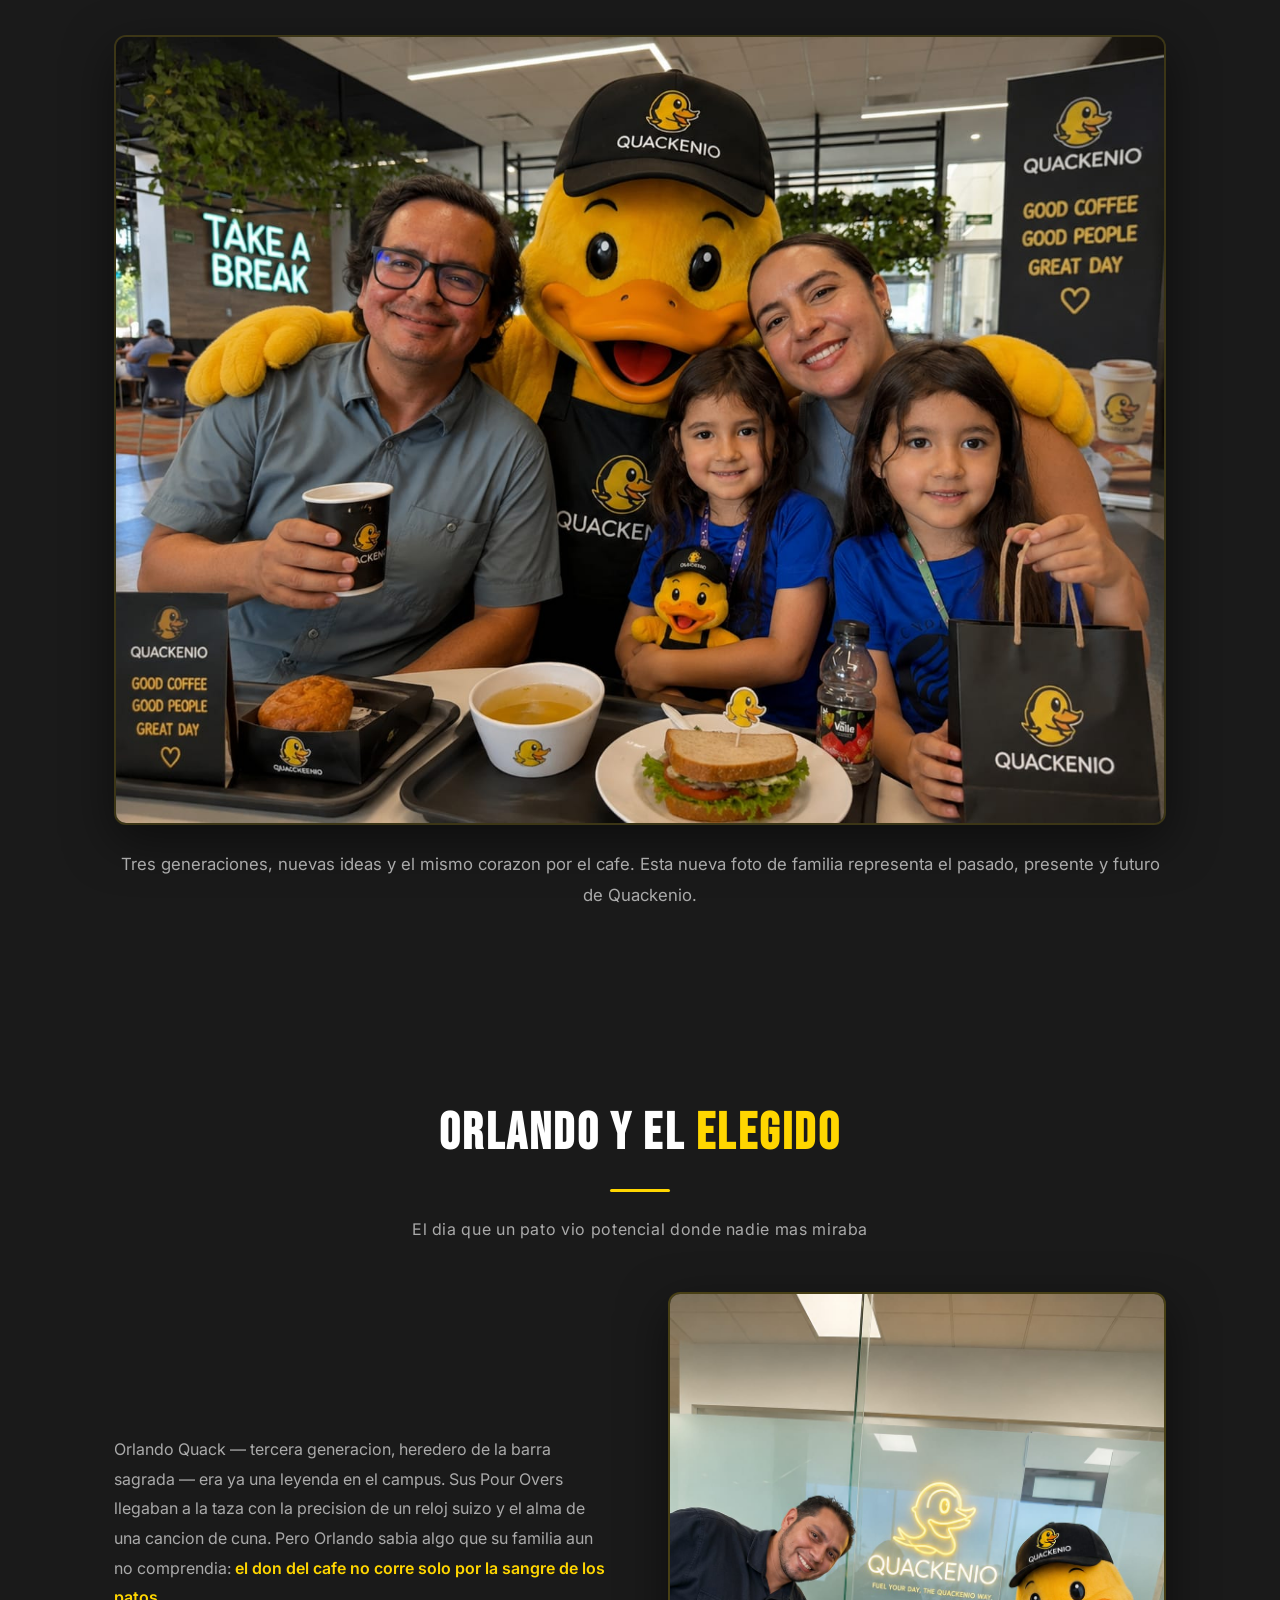
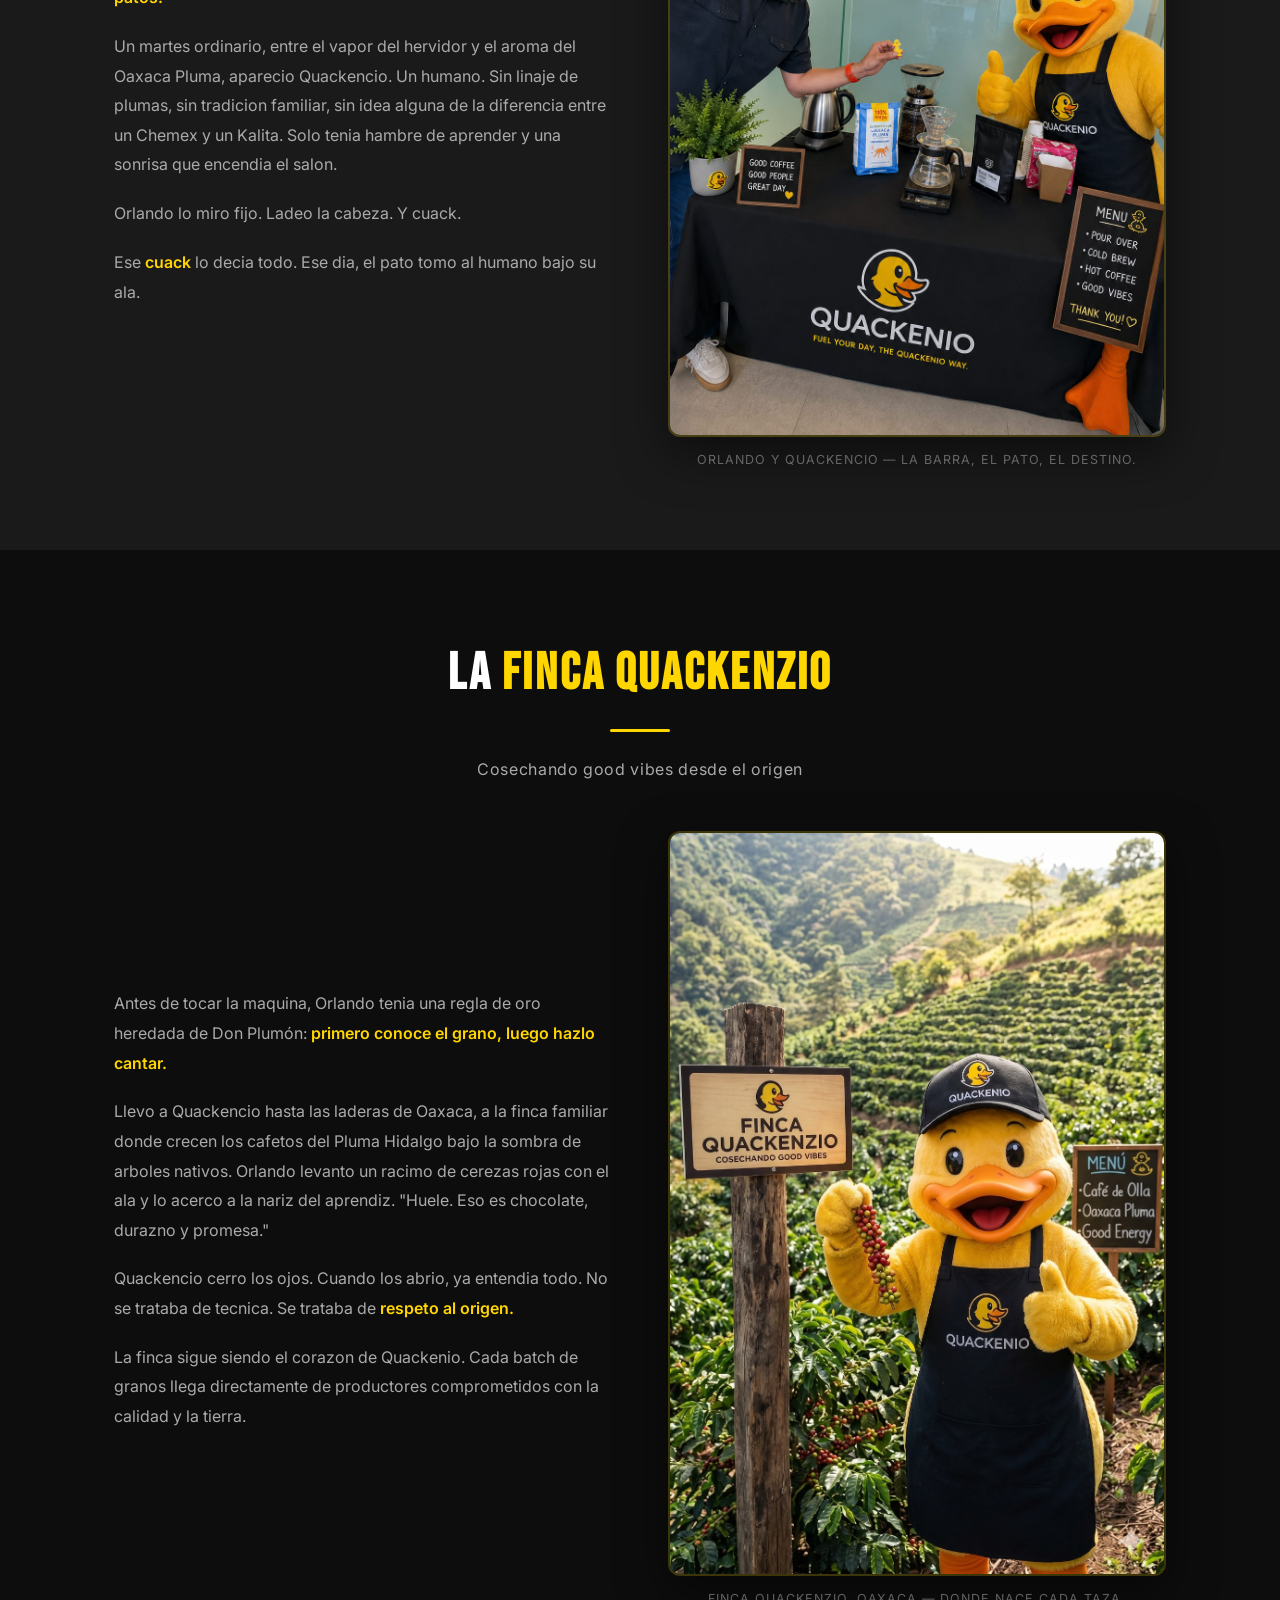
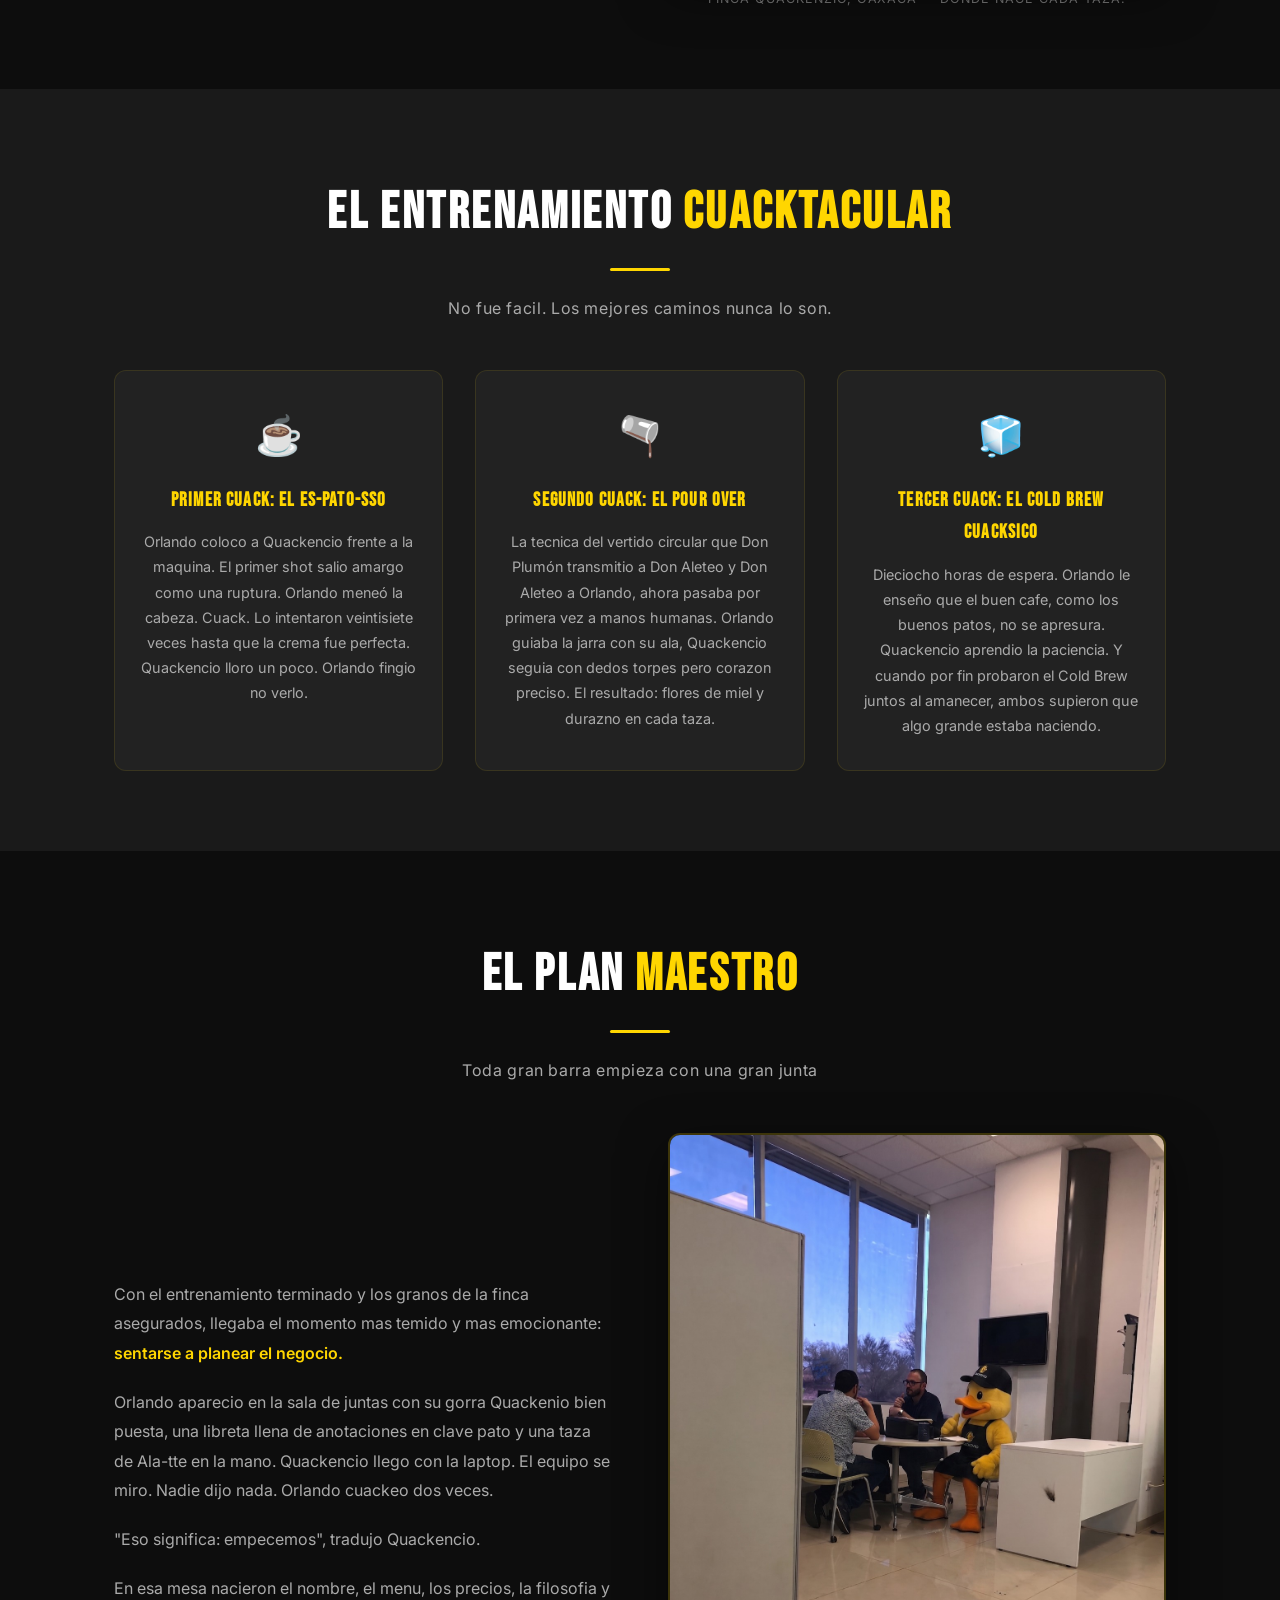
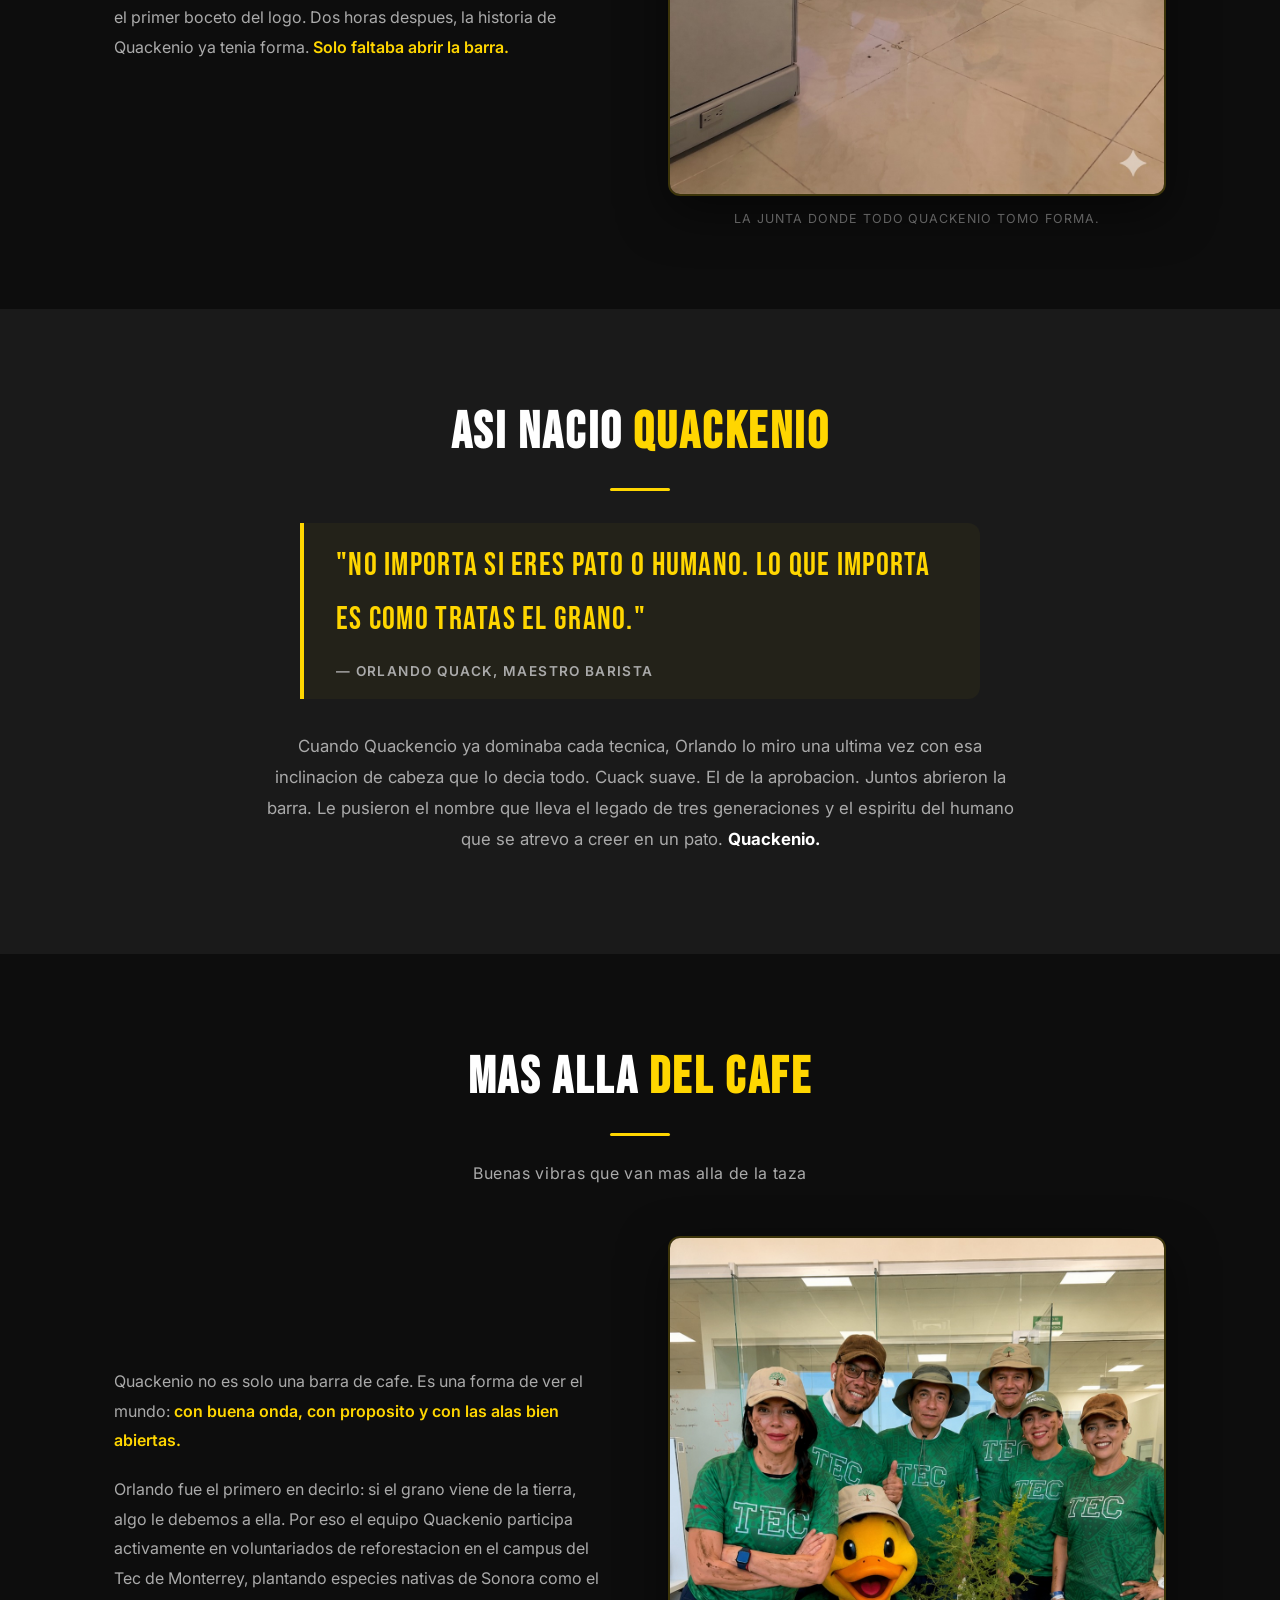
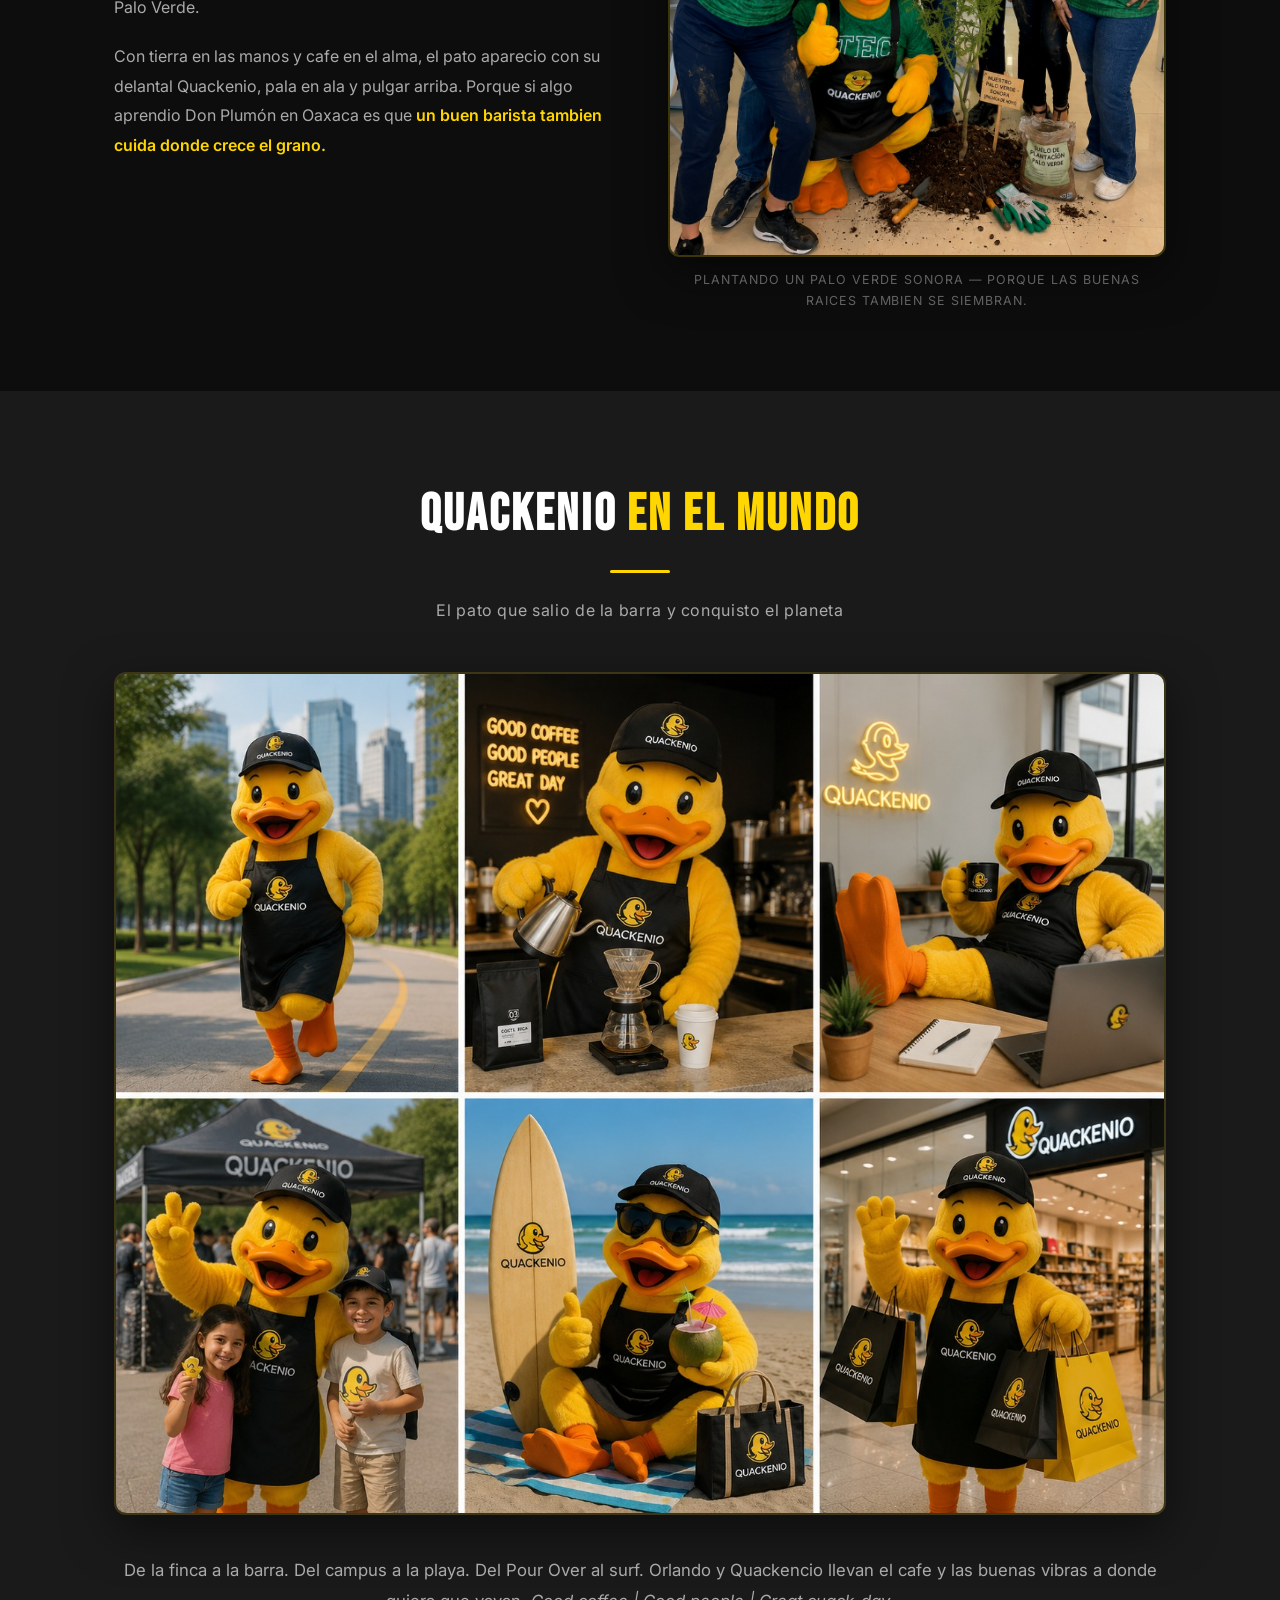
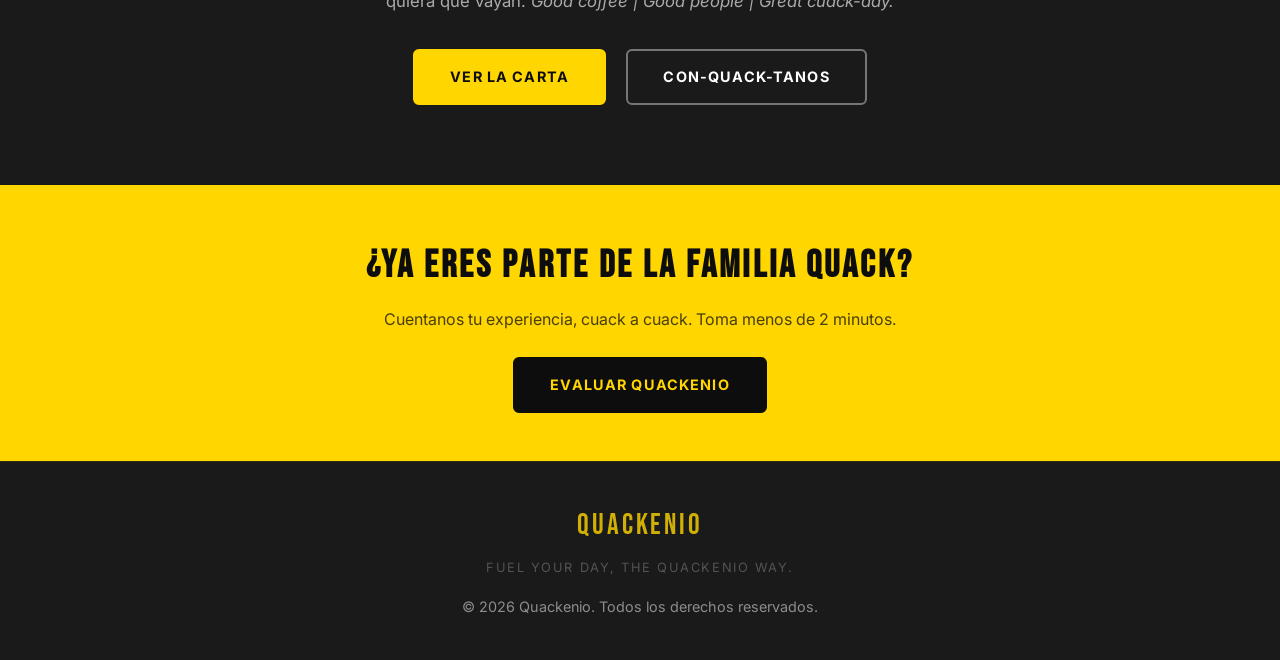
==== commit 48ebb63a: "Added protraits" ====
--- a/about.html
+++ b/about.html
@@ -42,44 +42,70 @@
         <p class="section-subtitle">Una familia cuya sangre sabe a espresso</p>
 
         <div class="story-founders-grid">
-          <!-- Placeholder abuelo -->
+          <!-- Retrato abuelo -->
           <div class="founder-card">
-            <div class="founder-img-placeholder">
-              <span>🦆</span>
-              <p>Don Plumón Quack</p>
-              <small>Abuelo Fundador · 1972</small>
+            <div class="founder-portrait-wrap">
+              <img
+                src="images/don_plumon.jpeg"
+                alt="Retrato de Don Plumon Quack, abuelo fundador de la familia"
+                class="founder-portrait"
+                data-gallery-item
+                data-gallery-label="Don Plumon Quack"
+              />
             </div>
             <div class="founder-caption">
               <h3>Don Plumón Quack</h3>
               <p>
-                Todo comenzo con Don Plumón, un pato campesino de Oaxaca con manos temblorosas
-                y un olfato sobrenatural para el grano. Dicen que el primer sorbo de su café
-                hacia que los pájaros callaran para escuchar mejor. Establecio la primera
-                barra familiar en los años setenta, entre costales de Pluma Hidalgo y sueños
-                grandes como su pico.
+                Abuelo fundador de la casa Quack. Su historia completa vive en su retrato,
+                donde comienza la leyenda cafetera de 1972.
               </p>
             </div>
           </div>
 
-          <!-- Placeholder padre -->
+          <!-- Retrato padre -->
           <div class="founder-card">
-            <div class="founder-img-placeholder">
-              <span>🦆</span>
-              <p>Don Aleteo Quack</p>
-              <small>Segunda Generacion · 1998</small>
+            <div class="founder-portrait-wrap">
+              <img
+                src="images/don_aleteo.jpeg"
+                alt="Retrato de Don Aleteo Quack, segunda generacion de baristas"
+                class="founder-portrait"
+                data-gallery-item
+                data-gallery-label="Don Aleteo Quack"
+              />
             </div>
             <div class="founder-caption">
               <h3>Don Aleteo Quack</h3>
               <p>
-                El hijo de Don Plumón heredo el pico fino y la paciencia infinita. Fue el
-                primero de la familia en dominar el Pour Over, tecnica que aprendio en un
-                viaje a Kioto donde intercambio granos Oaxaquenos por secretos japoneses de
-                extraccion. Bajo su ala la barra familiar se convirtio en el punto de encuentro
-                de todo el barrio.
+                Segunda generacion del linaje. En su retrato se cuenta como llevo la tecnica
+                familiar a otro nivel y preparo el camino para Orlando.
               </p>
             </div>
           </div>
         </div>
+      </div>
+    </section>
+
+    <!-- ── Bloque 1.5: La familia Quackenio ── -->
+    <section class="section about-family" style="background: var(--dark);" aria-labelledby="family-title">
+      <div class="container">
+        <h2 class="section-title" id="family-title">LA FAMILIA <em>QUACKENIO</em></h2>
+        <span class="section-divider"></span>
+        <p class="section-subtitle">El legado completo en una sola imagen</p>
+
+        <div class="social-collage" style="margin-top: 0.5rem;">
+          <img
+            src="images/familia_quackenio.jpeg"
+            alt="Foto de la familia Quackenio reunida"
+            class="social-collage-img"
+            data-gallery-item
+            data-gallery-label="Familia Quackenio"
+          />
+        </div>
+
+        <p class="story-closing" style="text-align:center; margin-top:1.5rem;">
+          Tres generaciones, nuevas ideas y el mismo corazon por el cafe.
+          Esta nueva foto de familia representa el pasado, presente y futuro de Quackenio.
+        </p>
       </div>
     </section>
 
@@ -348,6 +374,21 @@
     <p>&copy; 2026 Quackenio. Todos los derechos reservados.</p>
   </footer>
 
+  <div class="gallery-modal" id="gallery-modal" aria-hidden="true" role="dialog" aria-label="Visor de imagenes">
+    <div class="gallery-backdrop" data-gallery-close></div>
+    <div class="gallery-panel">
+      <button type="button" class="gallery-close" data-gallery-close aria-label="Cerrar visor">×</button>
+      <img src="" alt="" class="gallery-modal-image" id="gallery-modal-image" />
+      <p class="gallery-caption" id="gallery-caption"></p>
+      <div class="gallery-controls">
+        <button type="button" class="gallery-btn" id="gallery-prev">Anterior</button>
+        <button type="button" class="gallery-btn" id="gallery-zoom-in">Zoom +</button>
+        <button type="button" class="gallery-btn" id="gallery-zoom-out">Zoom -</button>
+        <button type="button" class="gallery-btn" id="gallery-next">Siguiente</button>
+      </div>
+    </div>
+  </div>
+
   <script src="script.js"></script>
 </body>
 </html>
--- a/styles.css
+++ b/styles.css
@@ -777,6 +777,20 @@
   box-shadow: 0 12px 32px rgba(0,0,0,0.4);
 }
 
+.founder-portrait-wrap {
+  background: #0d0d0d;
+  border-bottom: 2px solid rgba(255,214,0,0.2);
+}
+
+.founder-portrait {
+  width: 100%;
+  height: 440px;
+  object-fit: contain;
+  object-position: center;
+  display: block;
+  cursor: zoom-in;
+}
+
 .founder-img-placeholder {
   background: linear-gradient(135deg, #1e1e1e 0%, #2a2a2a 100%);
   border-bottom: 2px dashed rgba(255,214,0,0.25);
@@ -888,6 +902,87 @@
 .social-collage-img {
   width: 100%;
   display: block;
+  cursor: zoom-in;
+}
+
+/* Founder/gallery viewer modal */
+.gallery-modal {
+  position: fixed;
+  inset: 0;
+  z-index: 2000;
+  display: none;
+}
+
+.gallery-modal.open {
+  display: block;
+}
+
+.gallery-backdrop {
+  position: absolute;
+  inset: 0;
+  background: rgba(0,0,0,0.82);
+}
+
+.gallery-panel {
+  position: relative;
+  z-index: 1;
+  width: min(92vw, 960px);
+  margin: 4vh auto;
+  background: #111;
+  border: 1px solid rgba(255,214,0,0.24);
+  border-radius: 12px;
+  padding: 1.2rem;
+  max-height: 92vh;
+  overflow: auto;
+}
+
+.gallery-close {
+  position: absolute;
+  top: 0.5rem;
+  right: 0.6rem;
+  font-size: 1.8rem;
+  line-height: 1;
+  border: none;
+  background: transparent;
+  color: var(--yellow);
+  cursor: pointer;
+}
+
+.gallery-modal-image {
+  width: 100%;
+  max-height: 72vh;
+  object-fit: contain;
+  transform-origin: center center;
+  transition: transform 0.2s ease;
+}
+
+.gallery-caption {
+  color: var(--gray);
+  text-align: center;
+  font-size: 0.9rem;
+  margin: 0.8rem 0 1rem;
+  letter-spacing: 0.05em;
+}
+
+.gallery-controls {
+  display: flex;
+  gap: 0.6rem;
+  justify-content: center;
+  flex-wrap: wrap;
+}
+
+.gallery-btn {
+  border: 1px solid rgba(255,214,0,0.35);
+  background: #171717;
+  color: var(--yellow);
+  padding: 0.55rem 0.9rem;
+  border-radius: 8px;
+  font-weight: 700;
+  cursor: pointer;
+}
+
+.gallery-btn:hover {
+  background: rgba(255,214,0,0.1);
 }
 
 /* Training steps */
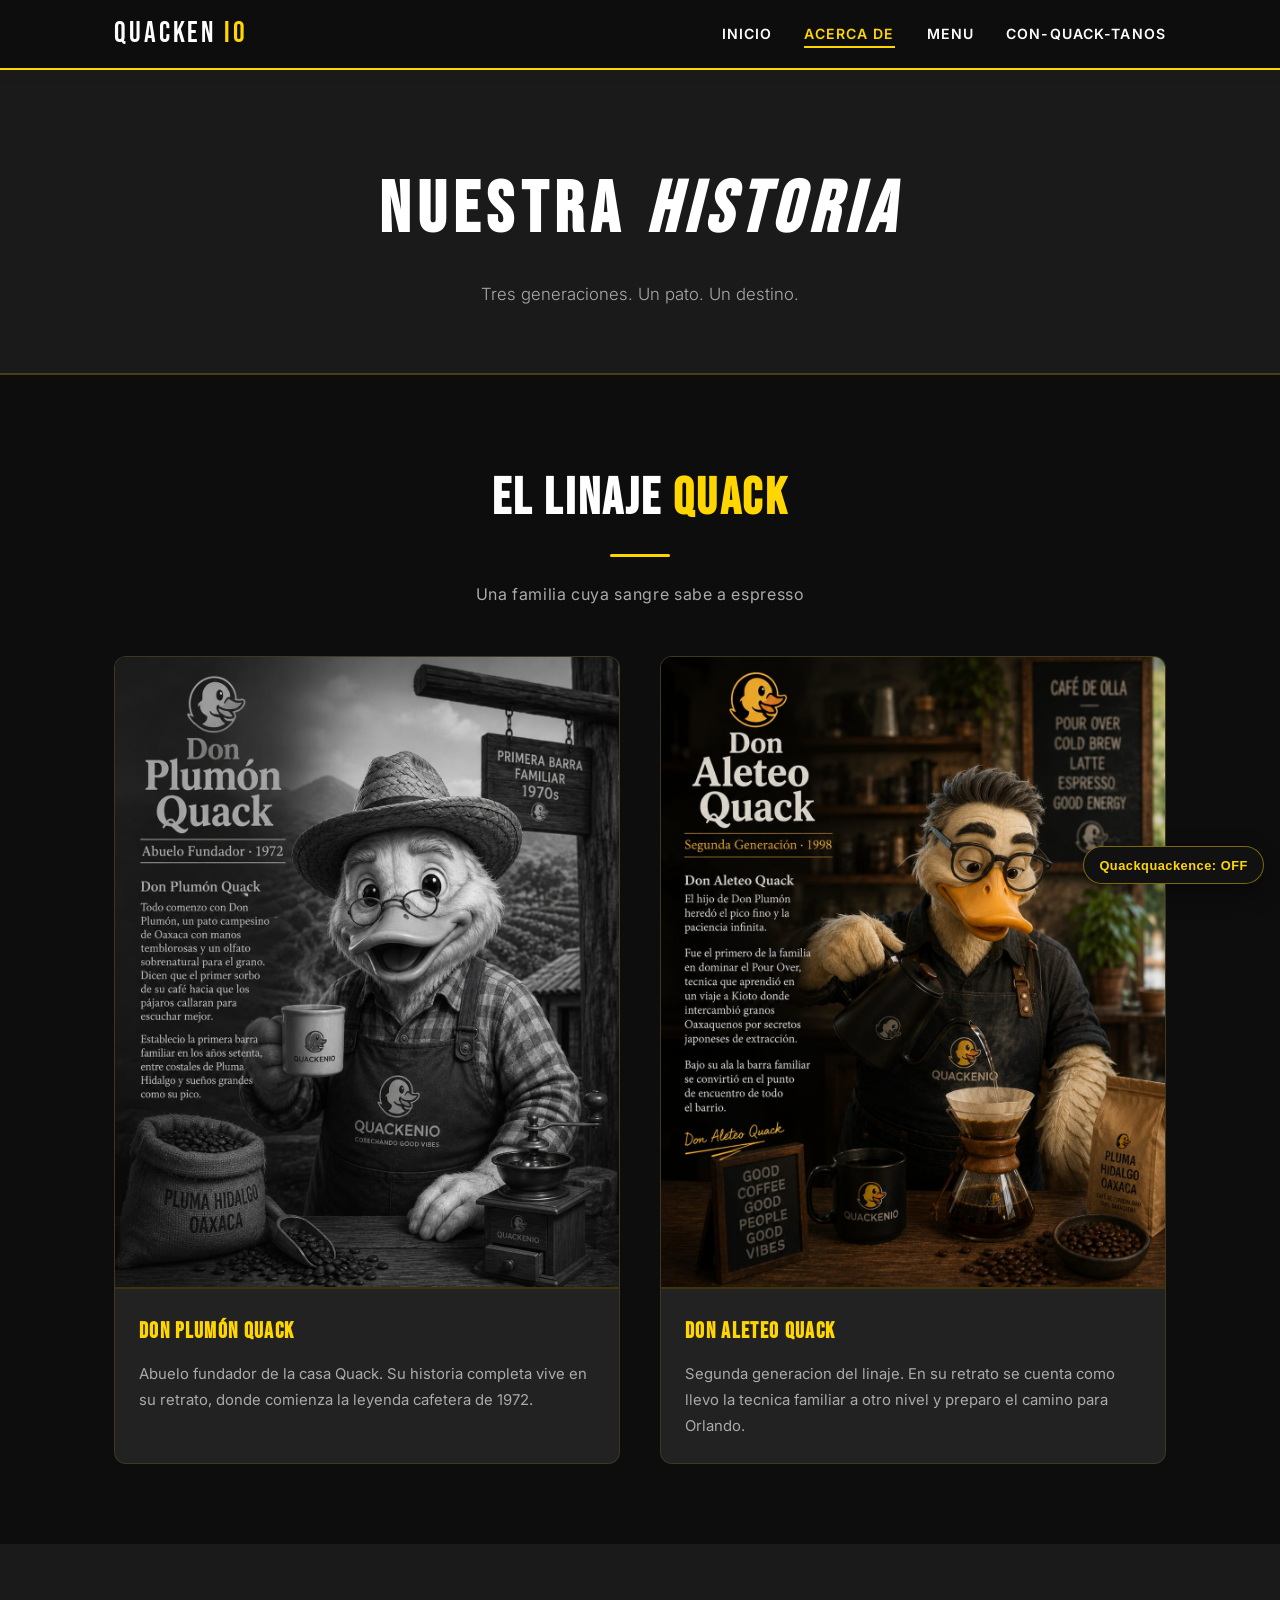
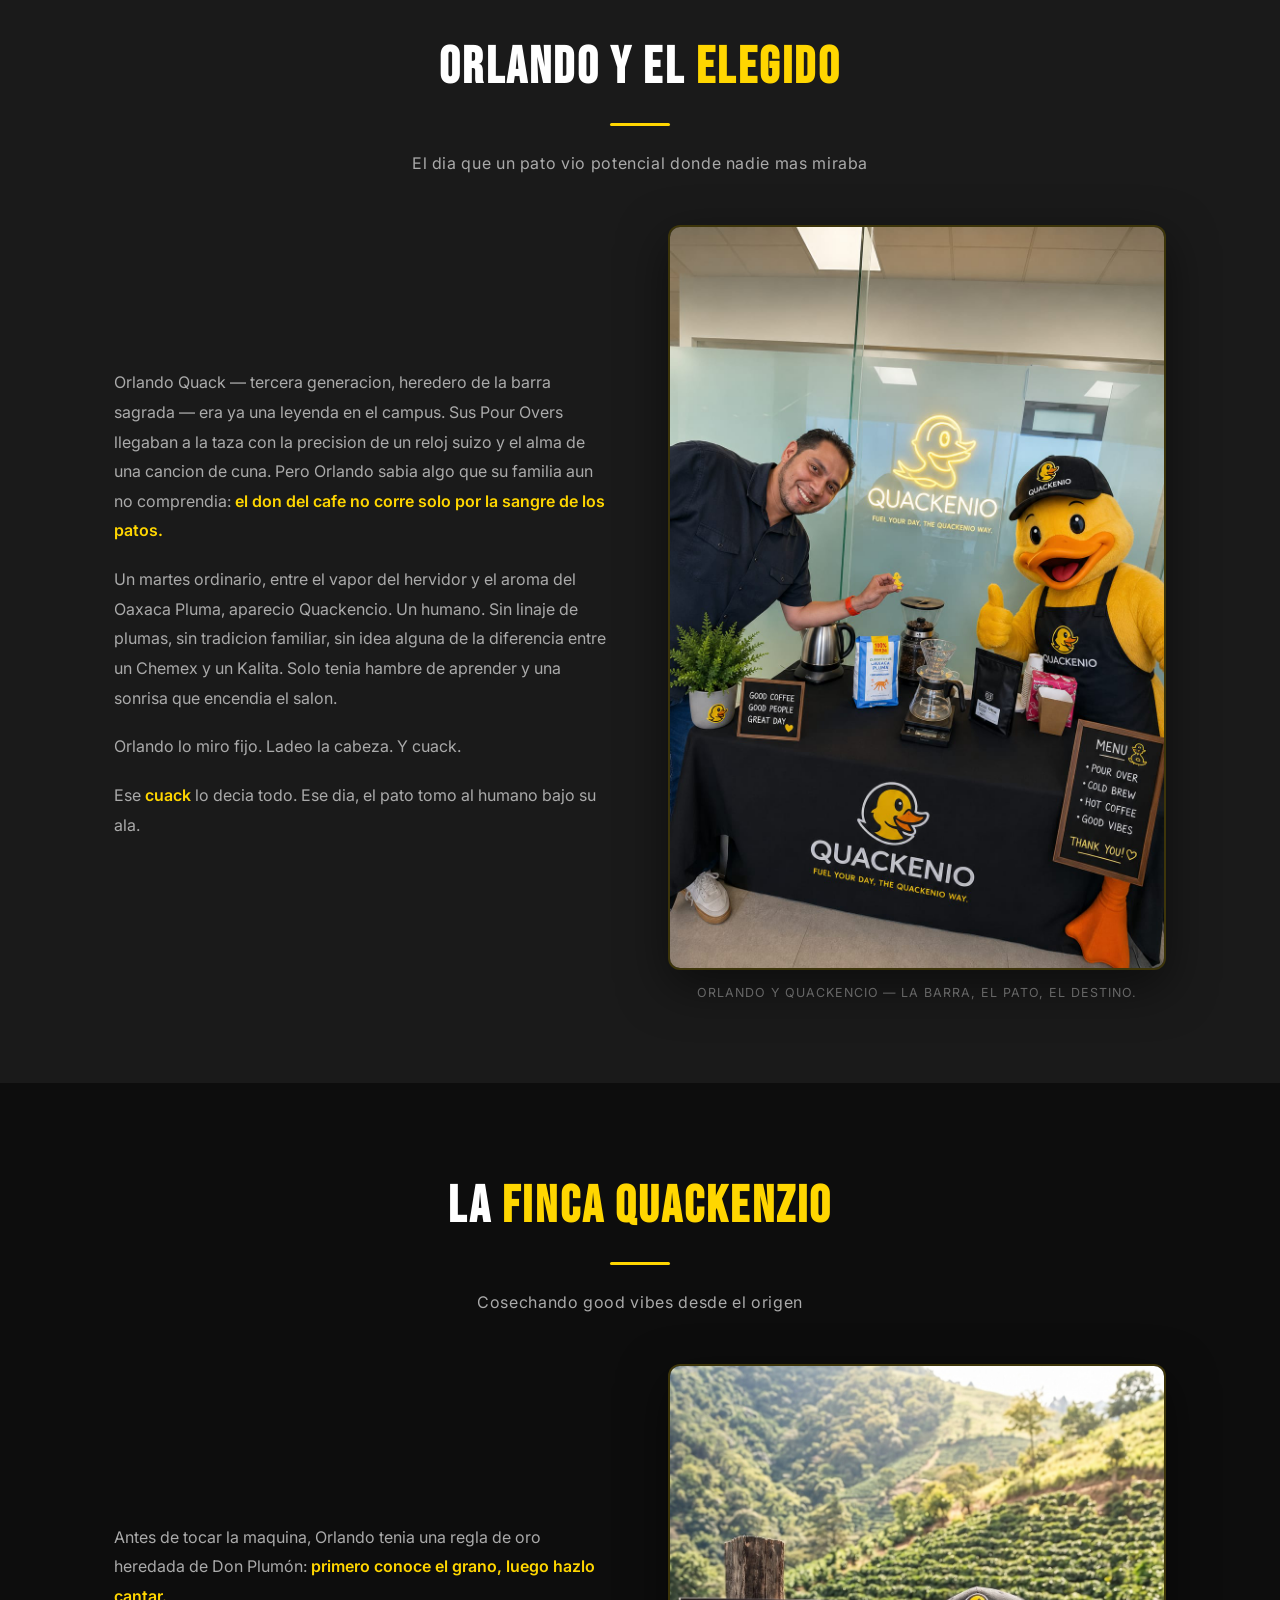
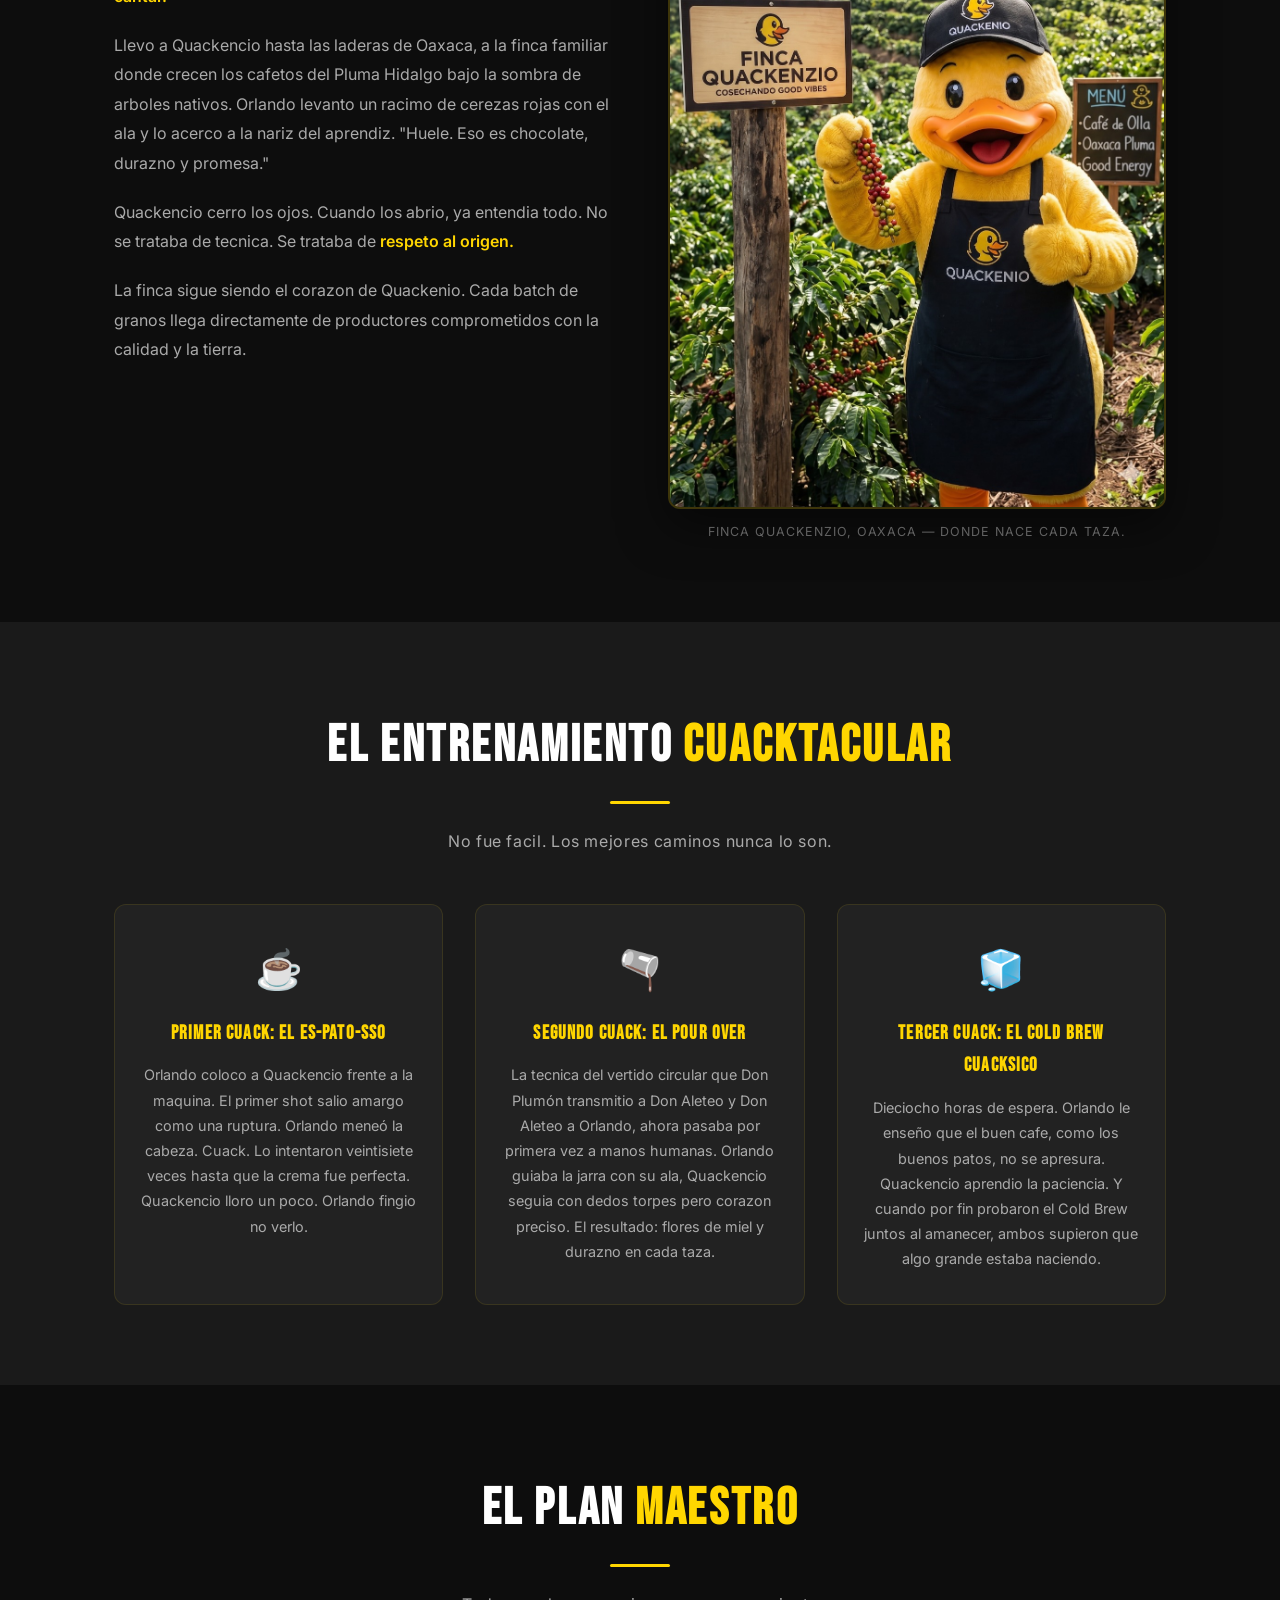
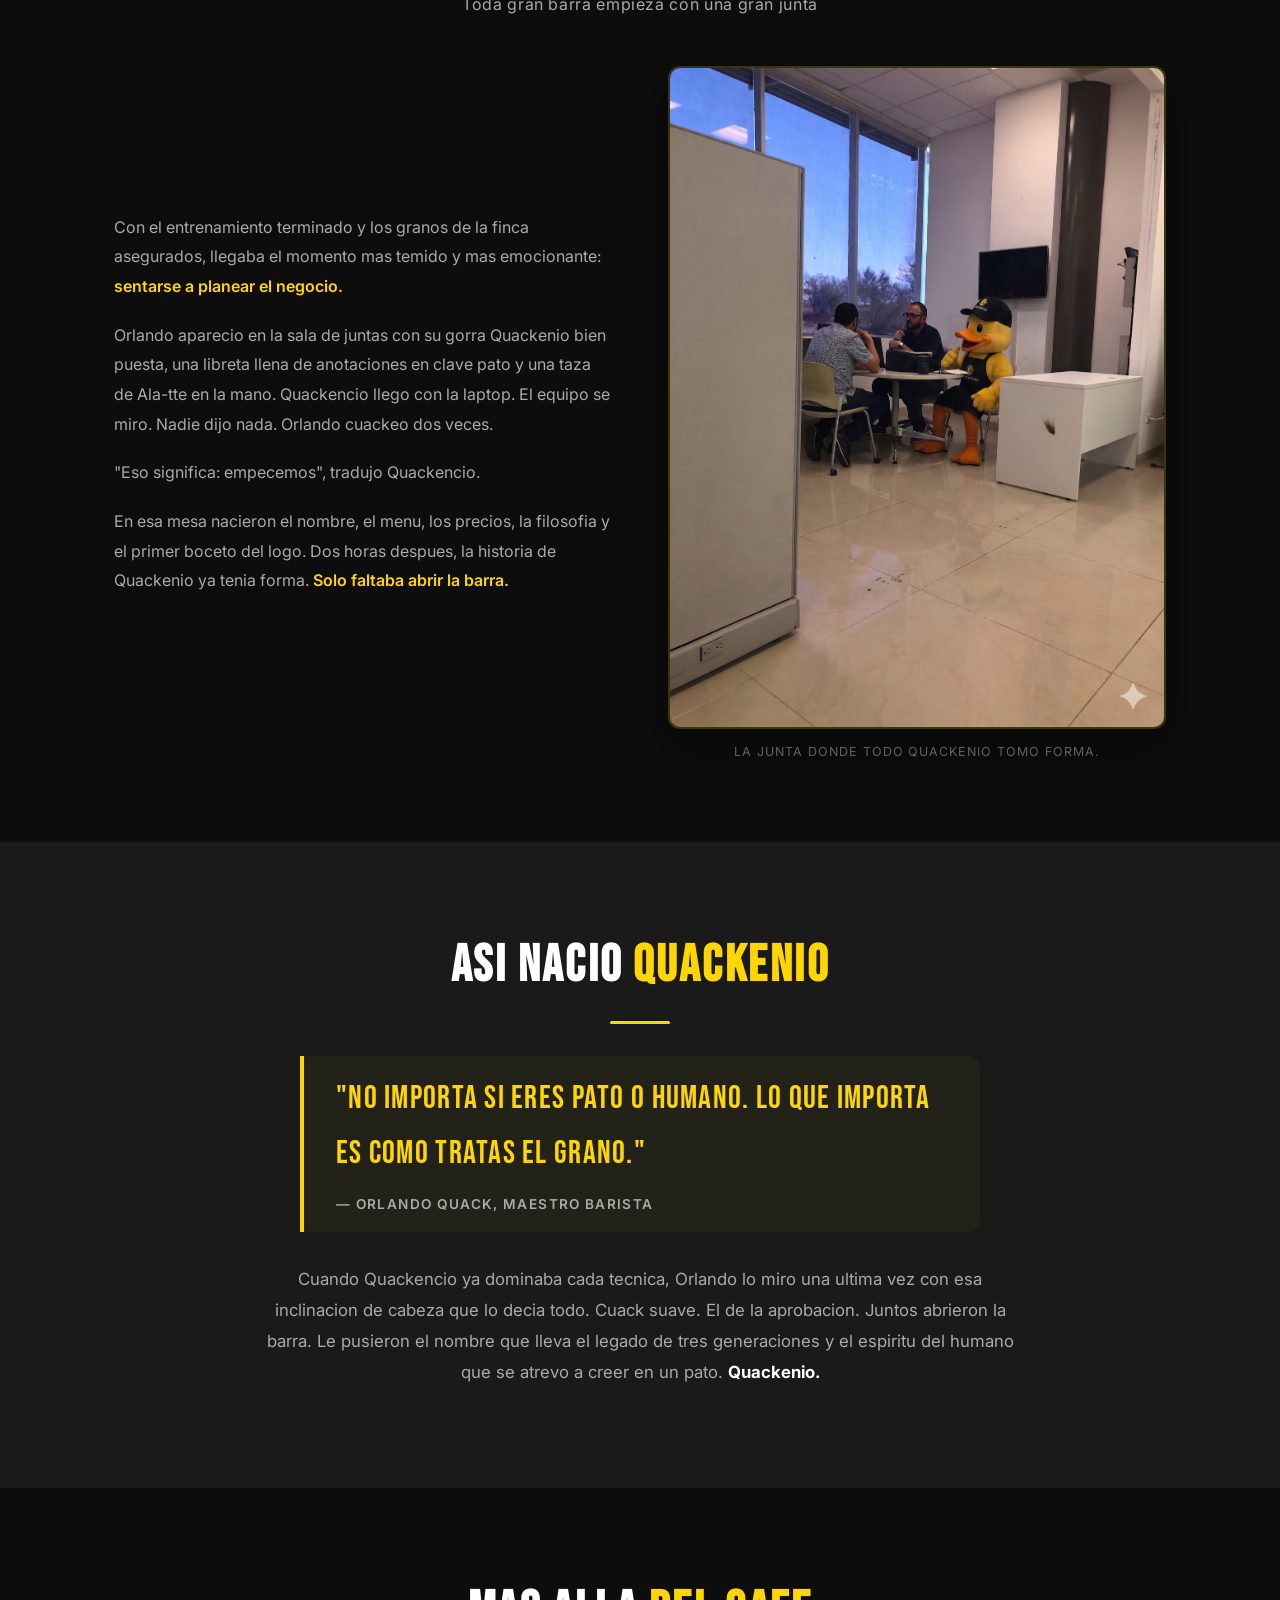
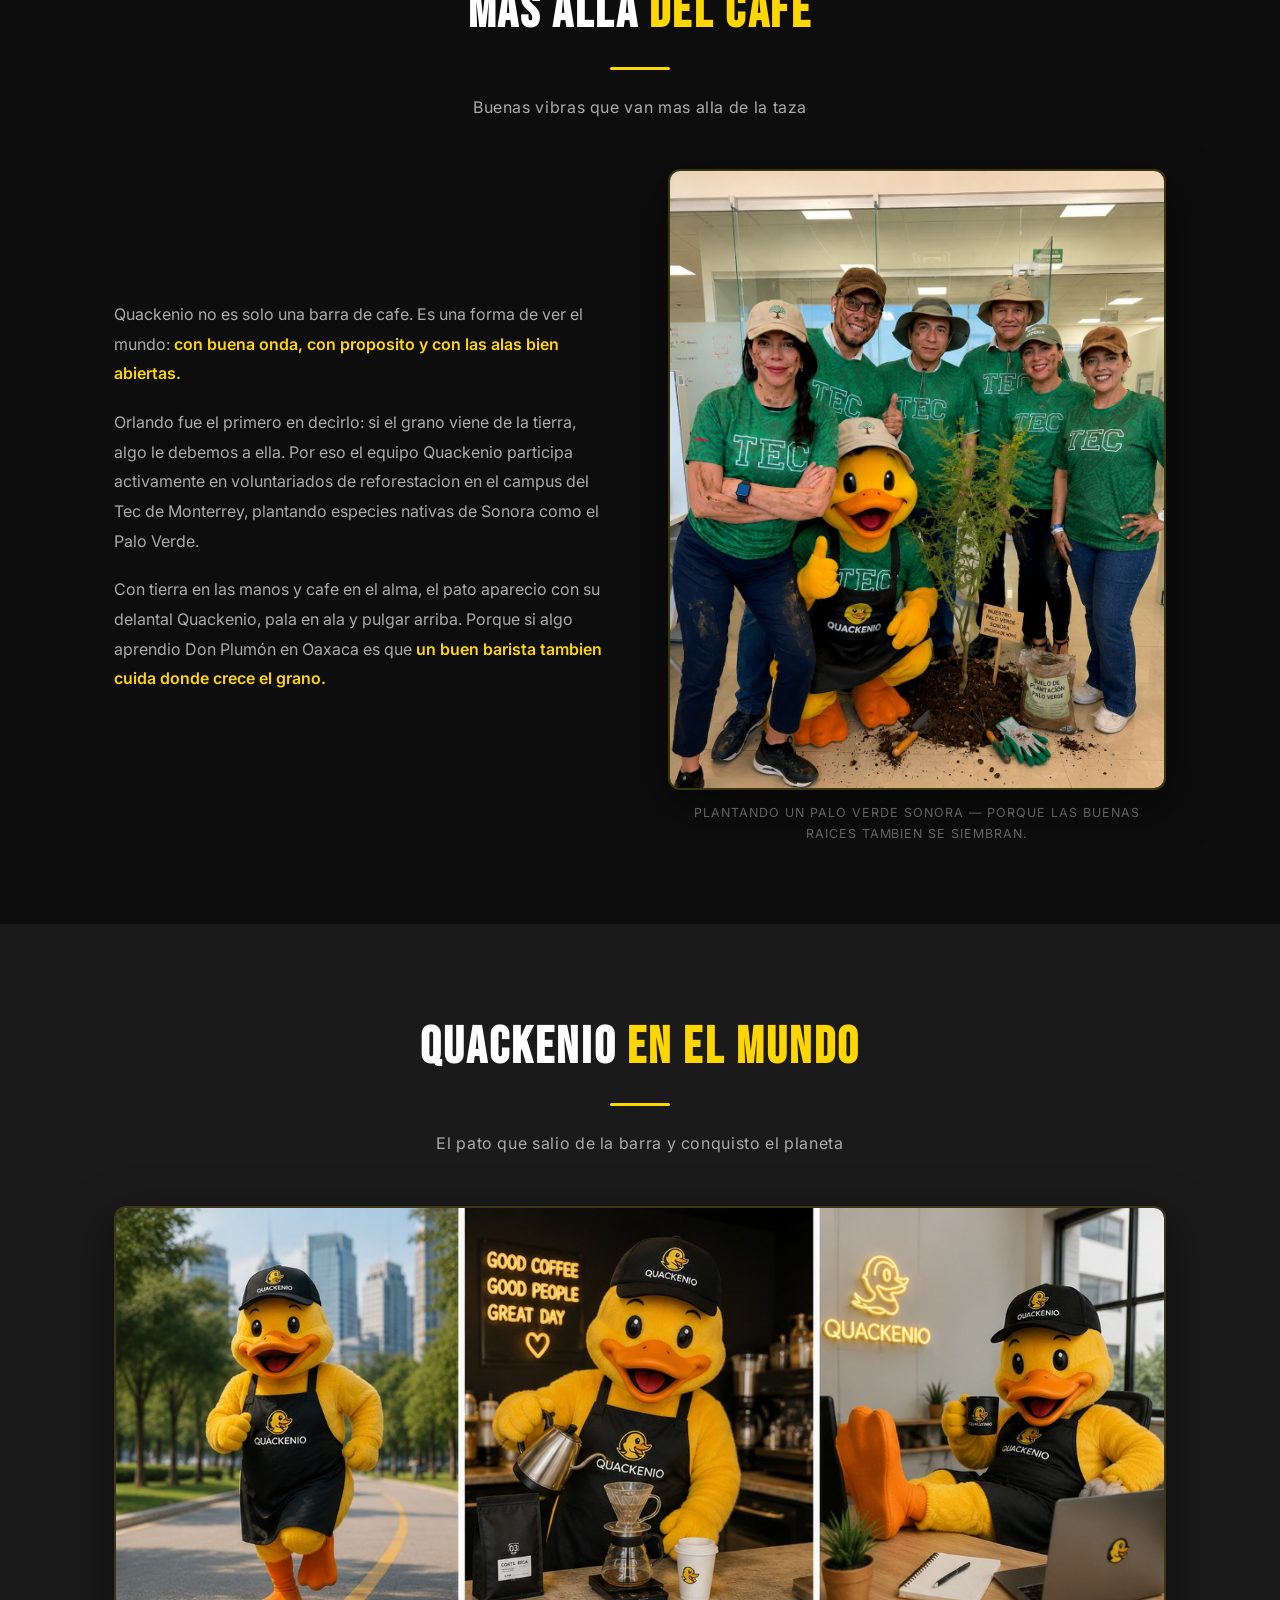
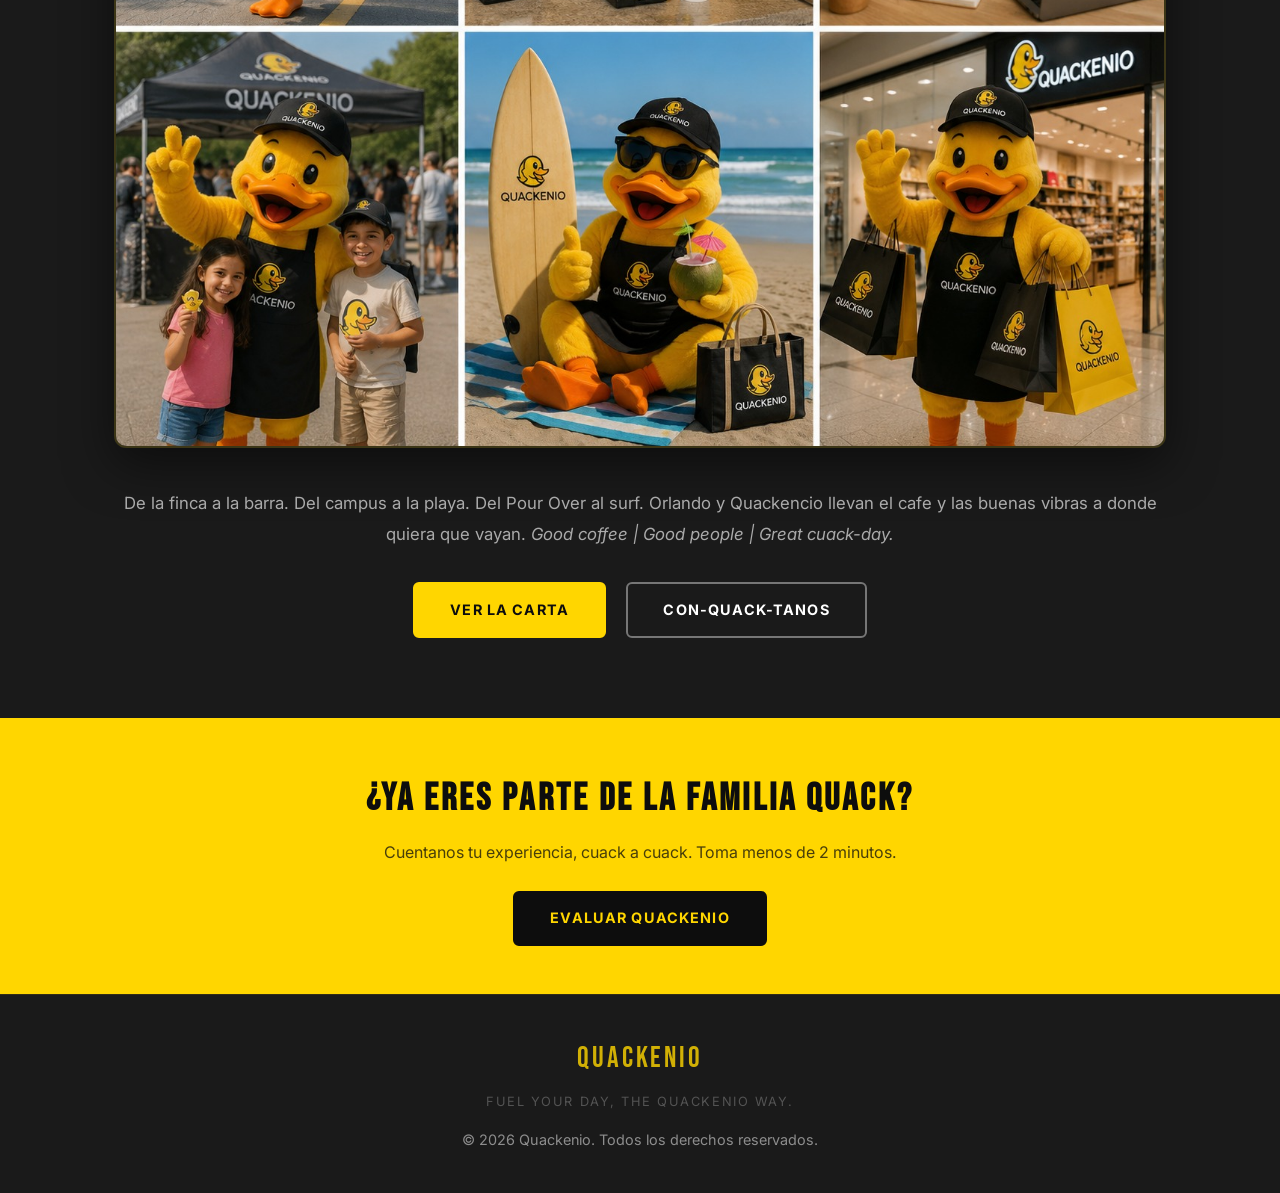
==== commit 5b8f08f2: "removed family by family member request" ====
--- a/about.html
+++ b/about.html
@@ -85,30 +85,6 @@
       </div>
     </section>
 
-    <!-- ── Bloque 1.5: La familia Quackenio ── -->
-    <section class="section about-family" style="background: var(--dark);" aria-labelledby="family-title">
-      <div class="container">
-        <h2 class="section-title" id="family-title">LA FAMILIA <em>QUACKENIO</em></h2>
-        <span class="section-divider"></span>
-        <p class="section-subtitle">El legado completo en una sola imagen</p>
-
-        <div class="social-collage" style="margin-top: 0.5rem;">
-          <img
-            src="images/familia_quackenio.jpeg"
-            alt="Foto de la familia Quackenio reunida"
-            class="social-collage-img"
-            data-gallery-item
-            data-gallery-label="Familia Quackenio"
-          />
-        </div>
-
-        <p class="story-closing" style="text-align:center; margin-top:1.5rem;">
-          Tres generaciones, nuevas ideas y el mismo corazon por el cafe.
-          Esta nueva foto de familia representa el pasado, presente y futuro de Quackenio.
-        </p>
-      </div>
-    </section>
-
     <!-- ── Bloque 2: Orlando y Quackencio ── -->
     <section class="section about-orlando" style="background: var(--dark);" aria-labelledby="orlando-title">
       <div class="container">
--- a/styles.css
+++ b/styles.css
@@ -780,11 +780,14 @@
 .founder-portrait-wrap {
   background: #0d0d0d;
   border-bottom: 2px solid rgba(255,214,0,0.2);
+  display: flex;
+  align-items: center;
+  justify-content: center;
 }
 
 .founder-portrait {
   width: 100%;
-  height: 440px;
+  height: auto;
   object-fit: contain;
   object-position: center;
   display: block;
@@ -867,10 +870,14 @@
 
 .story-img {
   width: 100%;
+  height: auto;
   border-radius: var(--radius);
+  background: #0d0d0d;
   border: 2px solid rgba(255,214,0,0.2);
   box-shadow: 0 16px 48px rgba(0,0,0,0.5);
   display: block;
+  object-fit: contain;
+  object-position: center;
 }
 
 .story-img-caption {
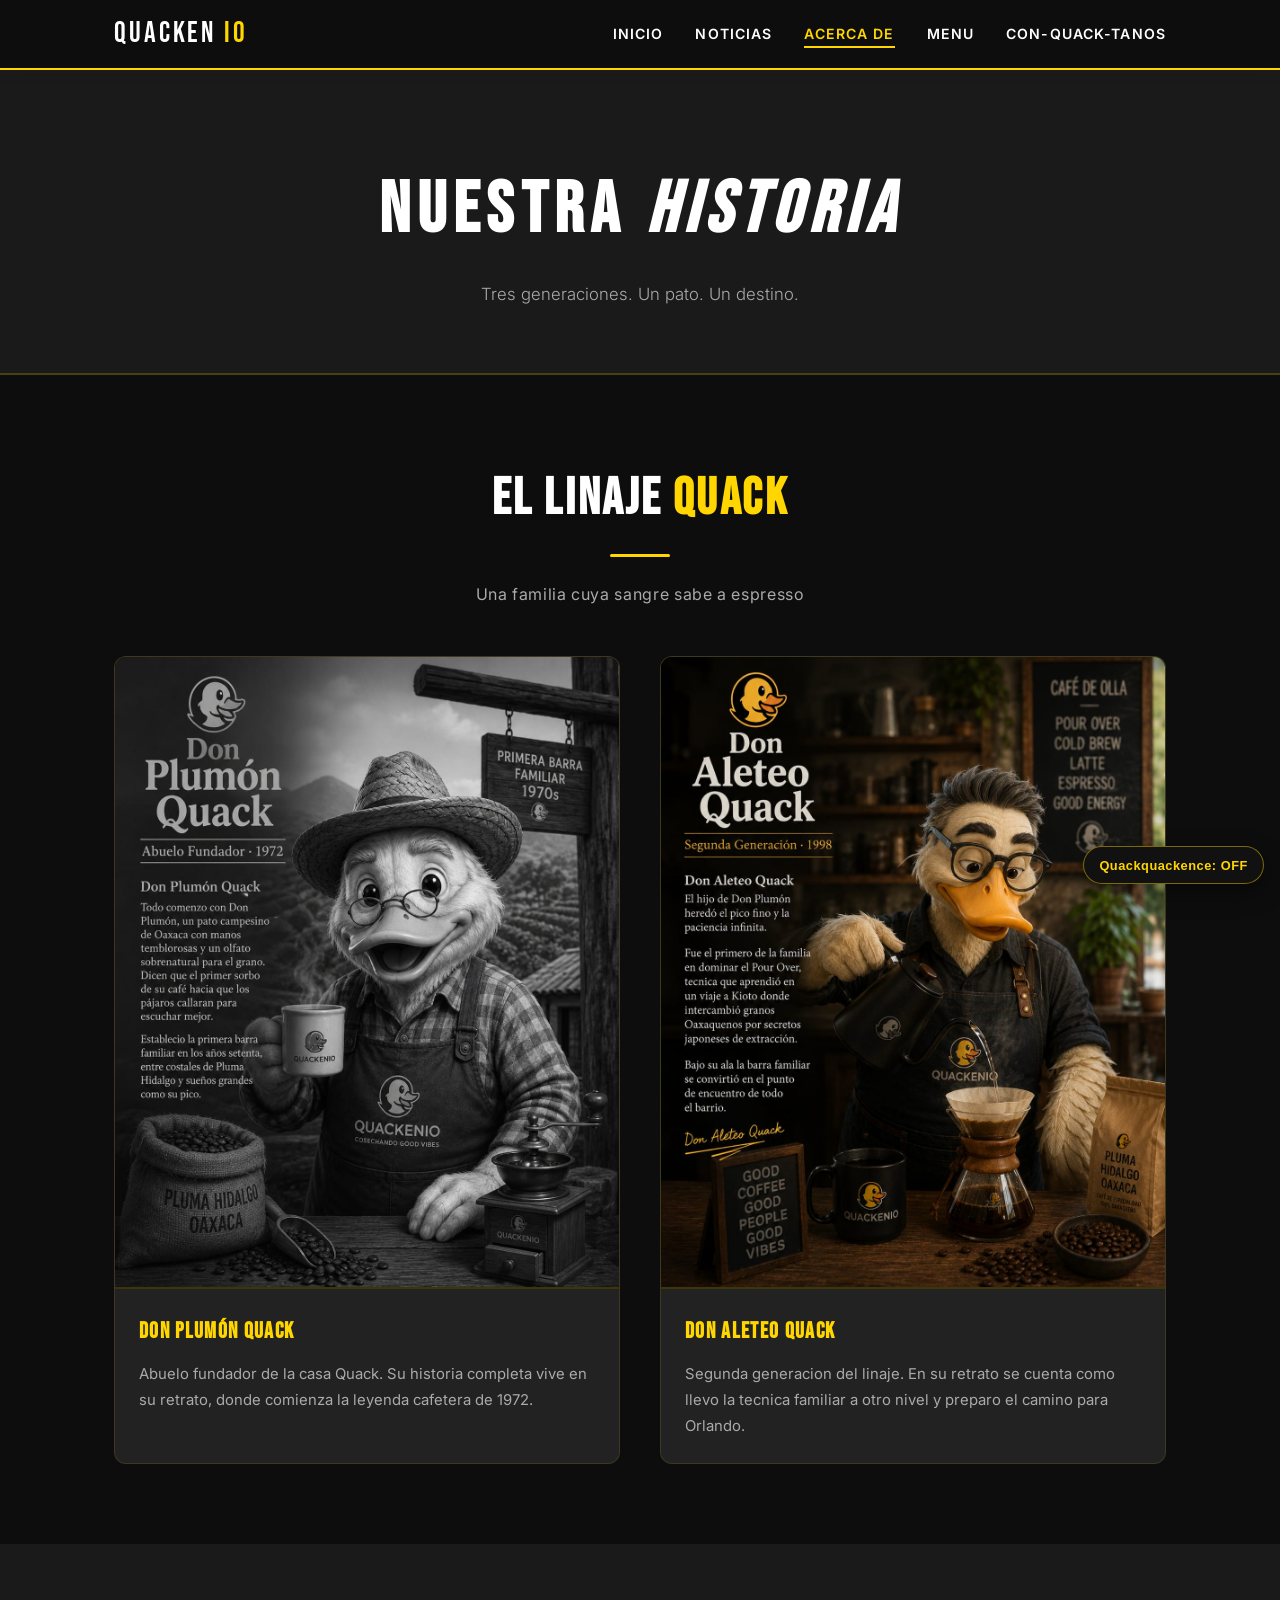
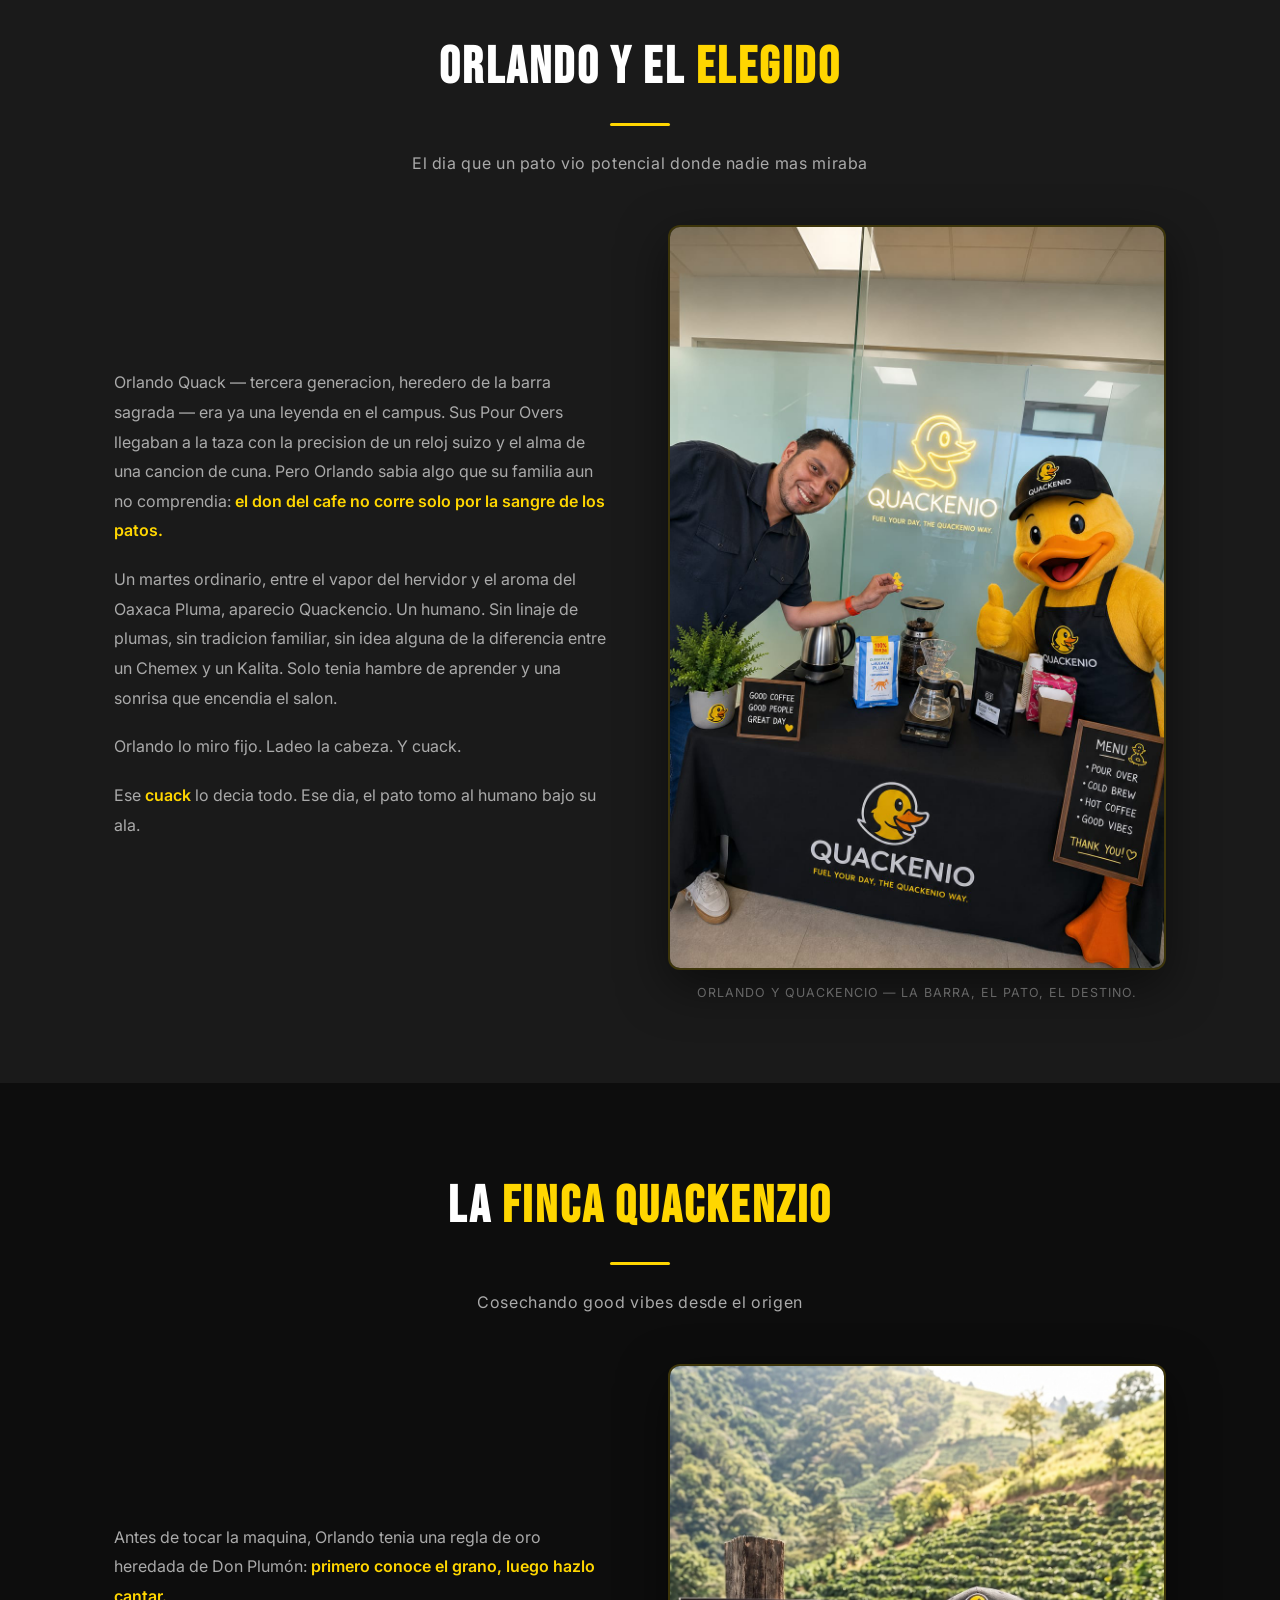
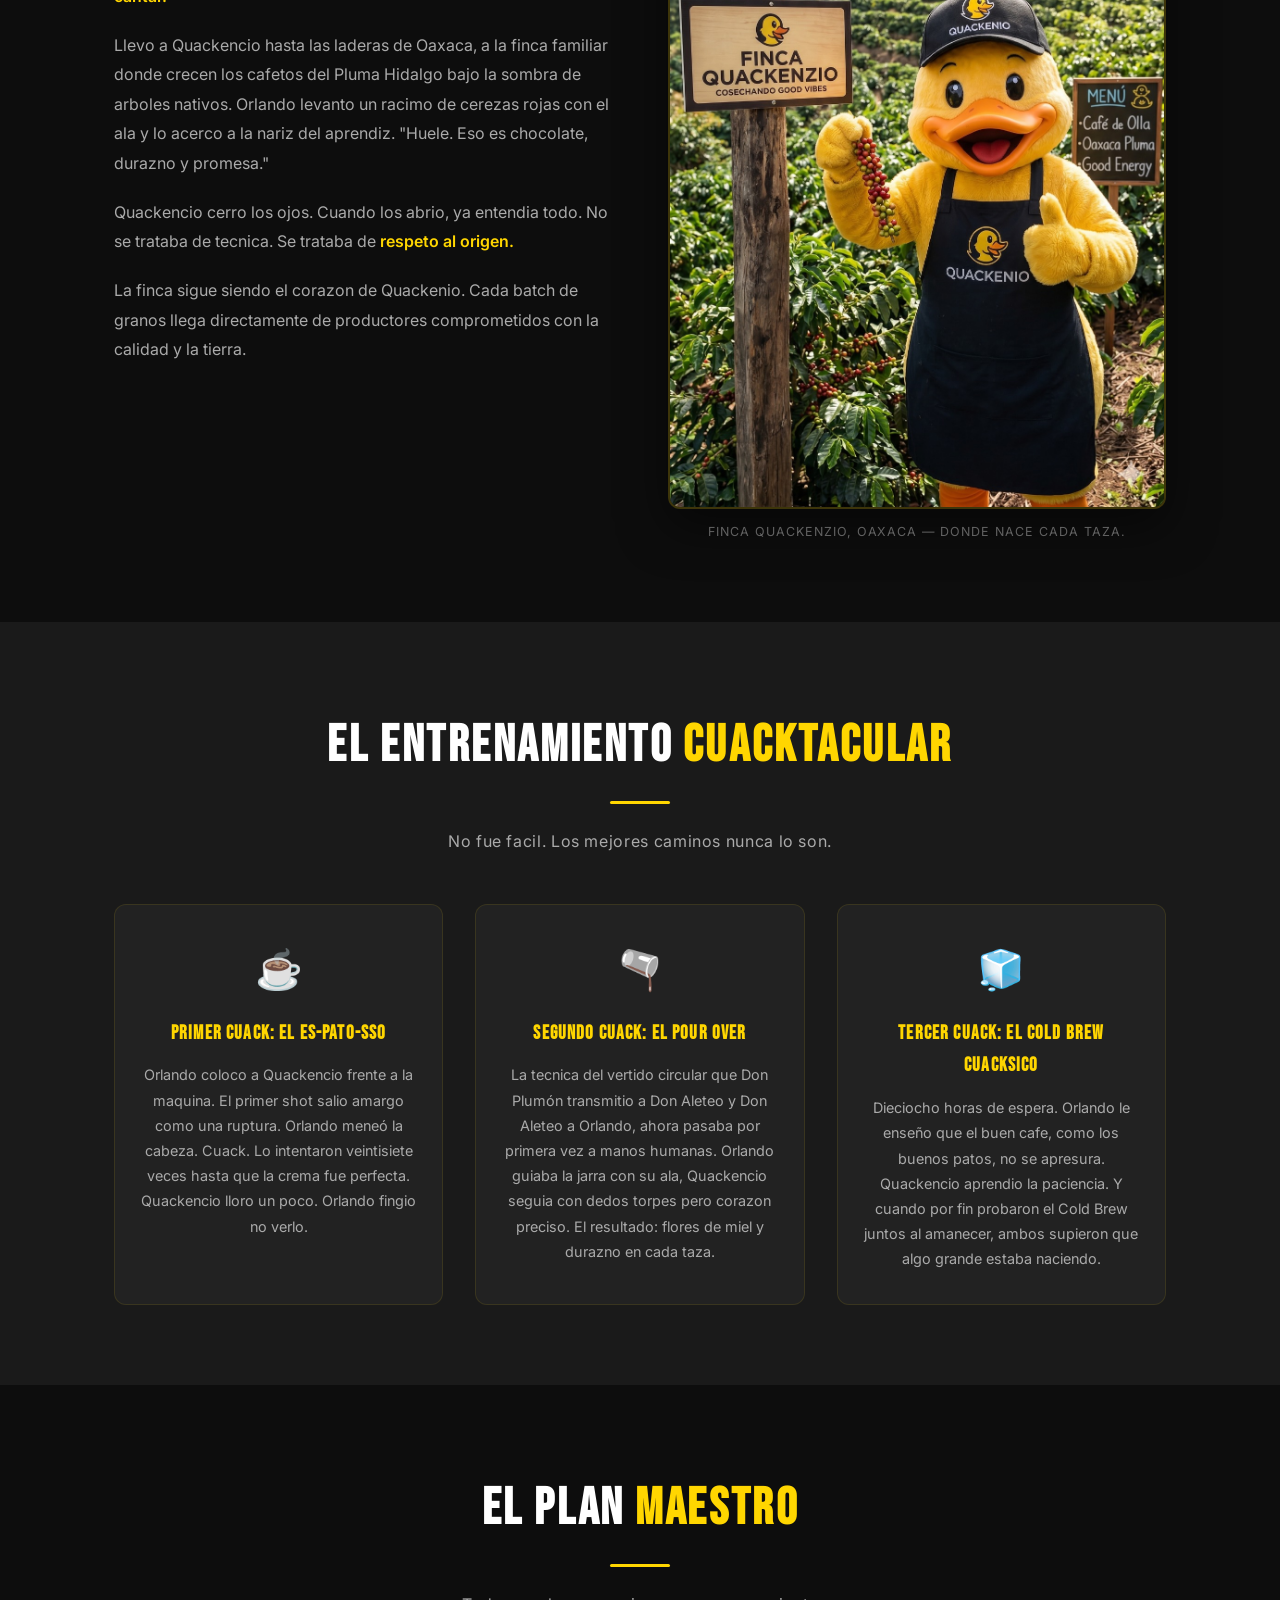
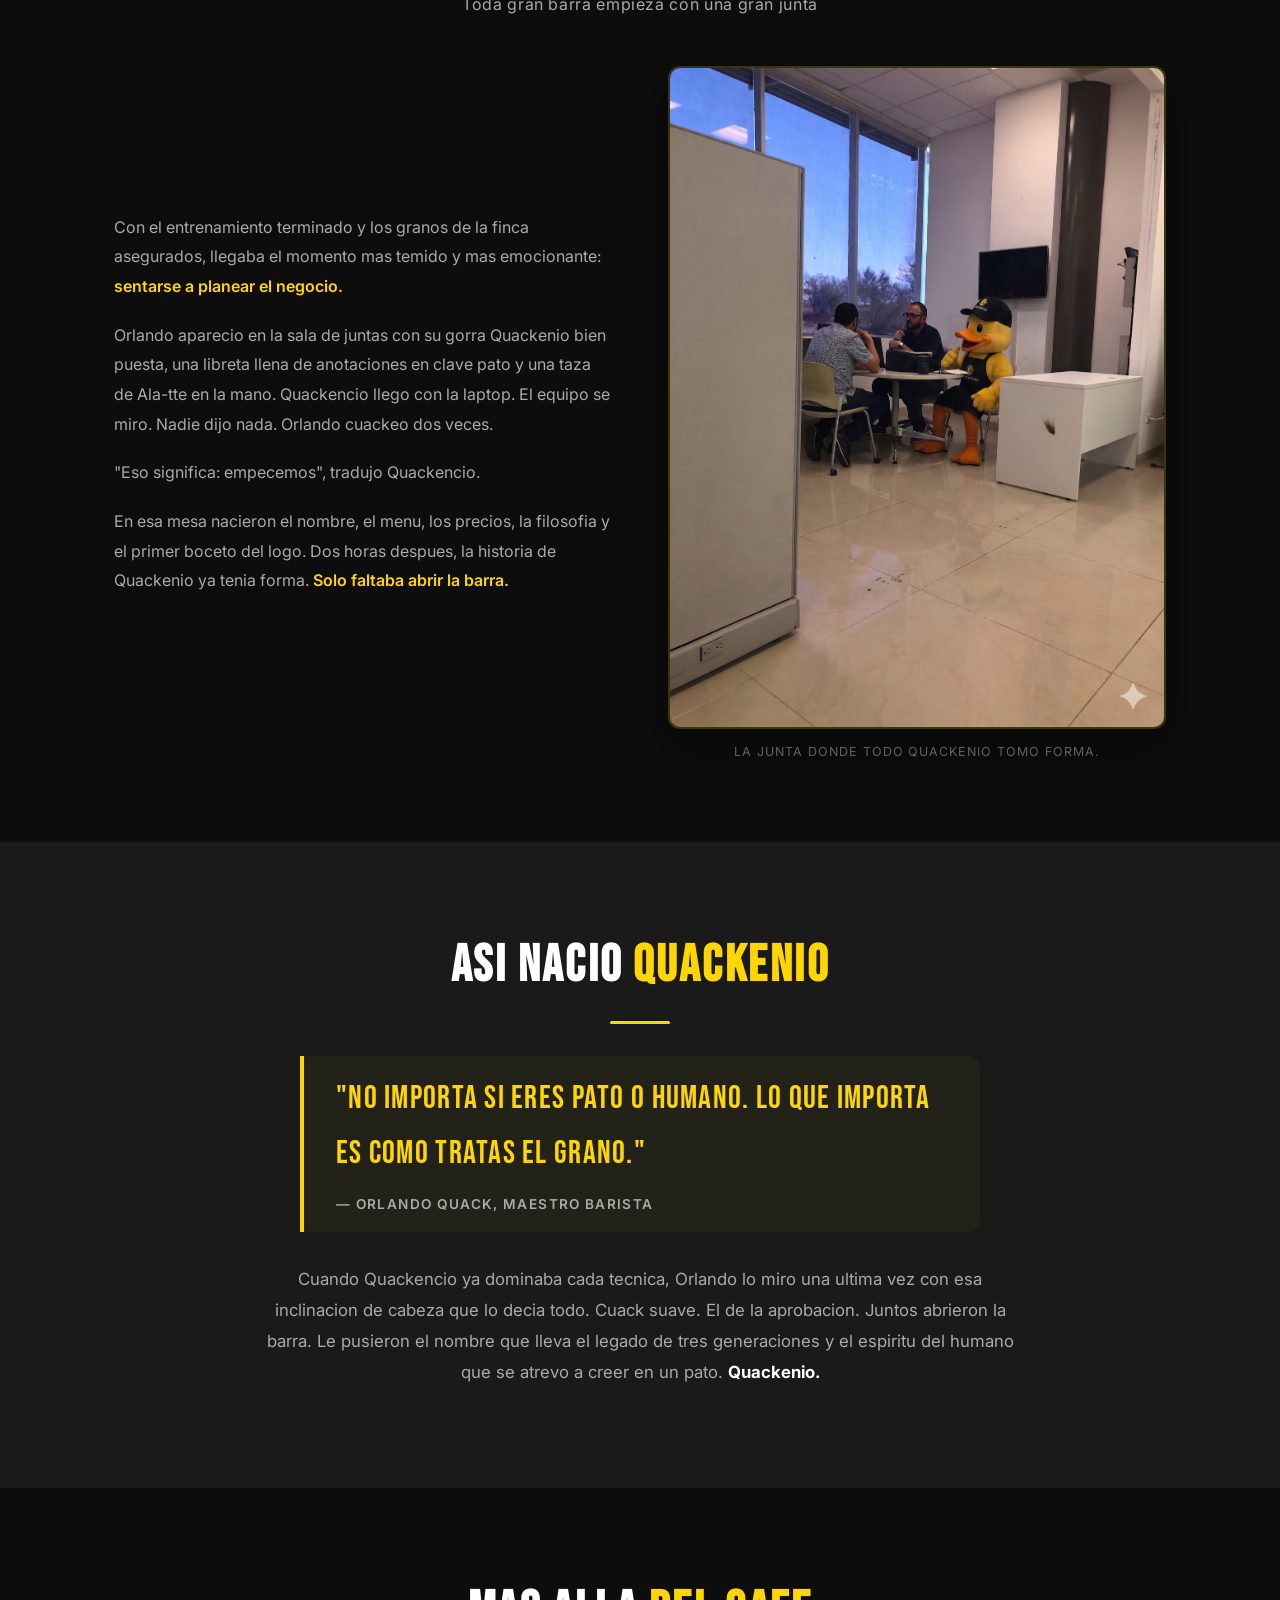
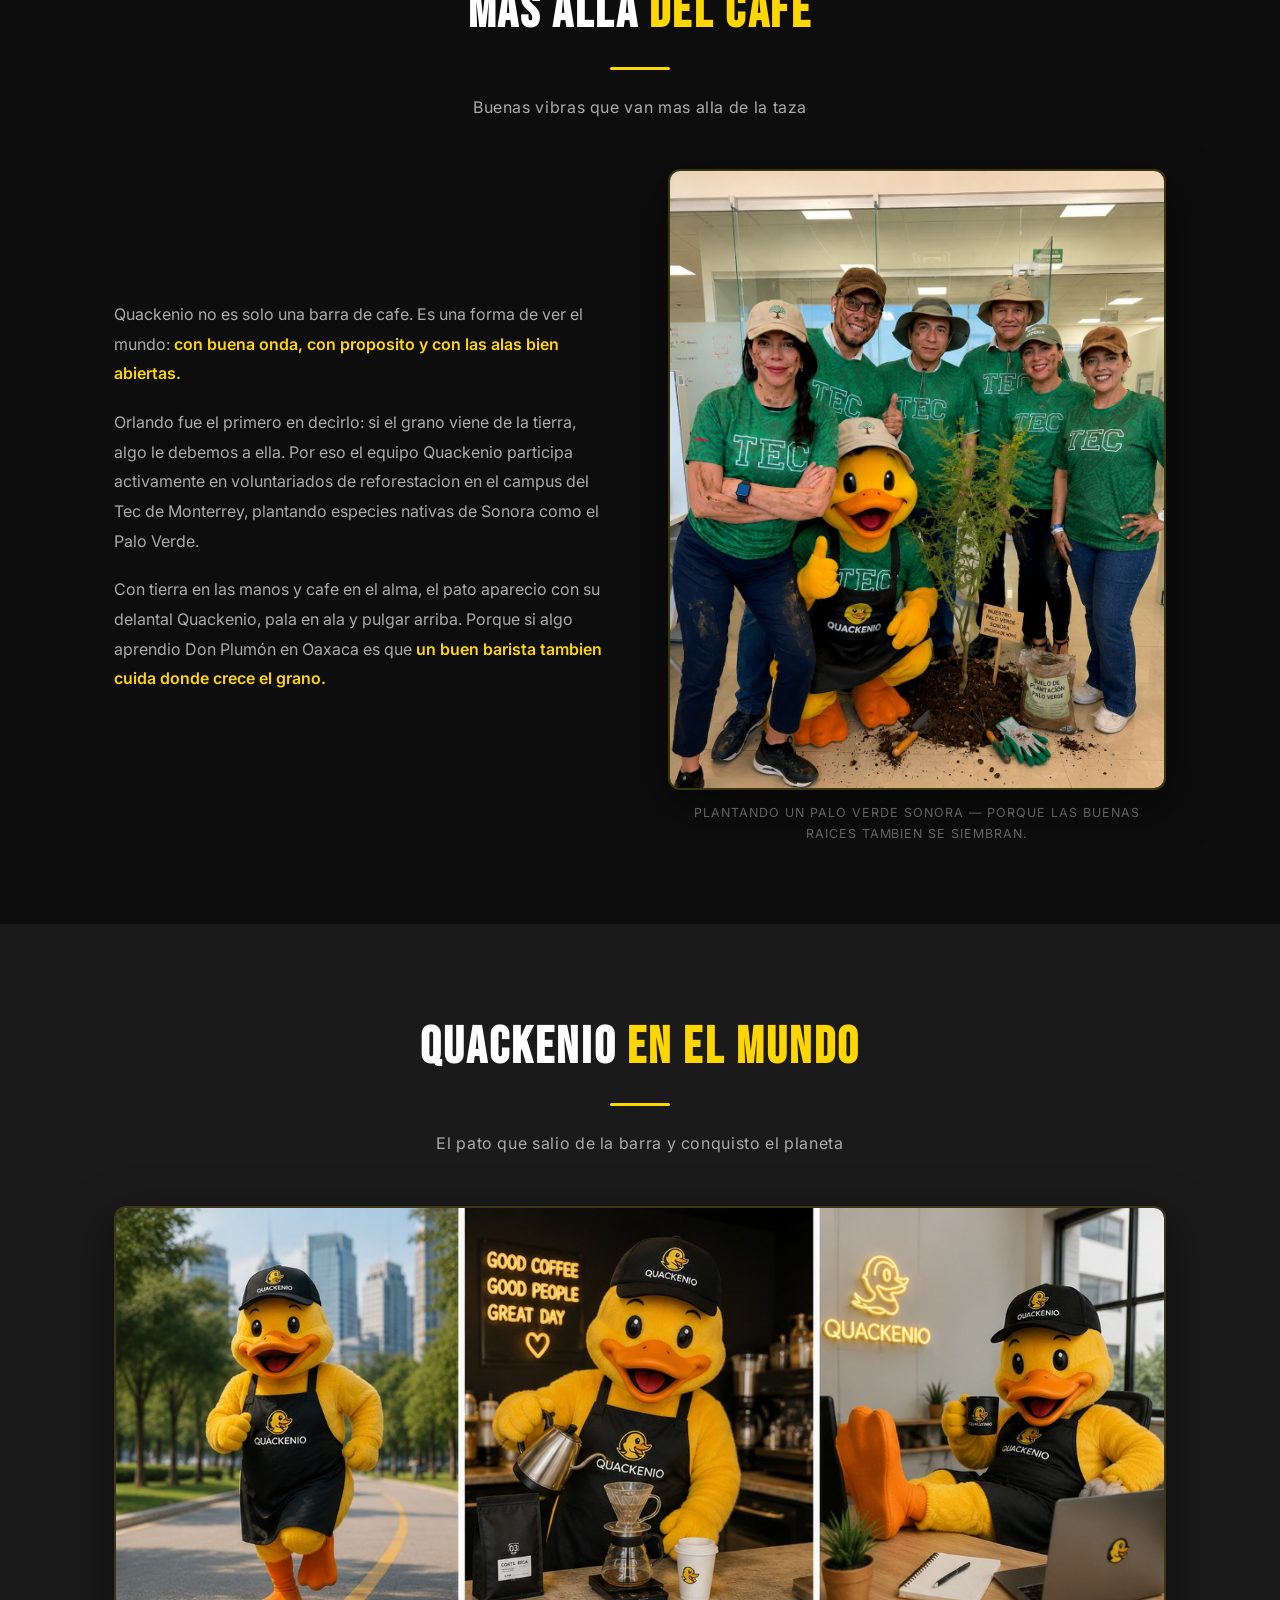
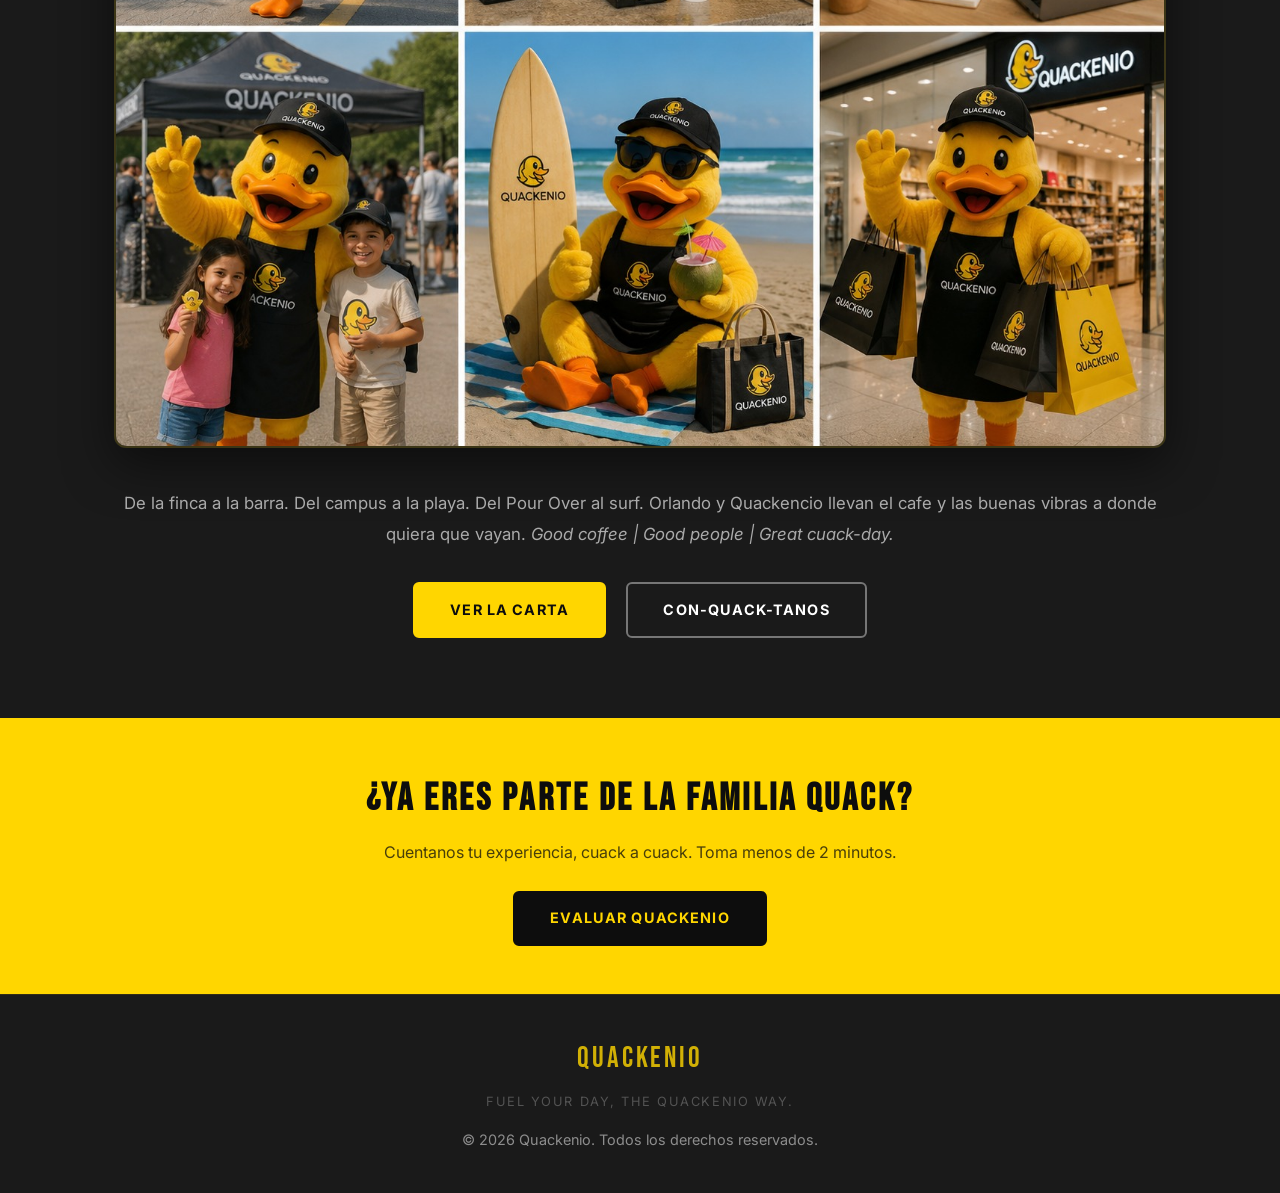
==== commit 6a18db83: "added news section" ====
--- a/about.html
+++ b/about.html
@@ -20,6 +20,7 @@
       </button>
       <ul class="nav-links">
         <li><a href="index.html">Inicio</a></li>
+        <li><a href="news.html">Noticias</a></li>
         <li><a href="about.html">Acerca de</a></li>
         <li><a href="menu.html">Menu</a></li>
         <li><a href="contact.html">Con-quack-tanos</a></li>
--- a/styles.css
+++ b/styles.css
@@ -401,6 +401,105 @@
 .card-body p {
   color: var(--gray);
   font-size: 0.95rem;
+}
+
+/* ---------- News Section ---------- */
+.news-section {
+  background: var(--dark);
+}
+
+.news-grid {
+  display: grid;
+  grid-template-columns: 1fr;
+  gap: 1.5rem;
+}
+
+.news-feed-grid {
+  display: grid;
+  grid-template-columns: repeat(2, minmax(280px, 1fr));
+  gap: 1.5rem;
+}
+
+.news-post-card,
+.news-card {
+  background: var(--dark-card);
+  border: 1px solid rgba(255, 214, 0, 0.15);
+  border-radius: var(--radius);
+  overflow: hidden;
+  display: grid;
+  grid-template-columns: minmax(260px, 420px) 1fr;
+  align-items: start;
+  transition: border-color var(--transition), box-shadow var(--transition), transform var(--transition);
+}
+
+.news-post-card:hover,
+.news-card:hover {
+  border-color: rgba(255, 214, 0, 0.4);
+  box-shadow: 0 16px 42px rgba(0, 0, 0, 0.35);
+  transform: translateY(-3px);
+}
+
+.news-media-wrap {
+  background: #101010;
+  border-right: 1px solid rgba(255, 214, 0, 0.1);
+  display: flex;
+  align-items: center;
+  justify-content: center;
+}
+
+.news-media {
+  width: 100%;
+  height: auto;
+  max-height: none;
+  object-fit: contain;
+  display: block;
+  cursor: zoom-in;
+}
+
+.news-content {
+  padding: 1.6rem 1.8rem;
+}
+
+.news-meta {
+  color: var(--yellow);
+  font-size: 0.8rem;
+  font-weight: 700;
+  letter-spacing: 0.09em;
+  text-transform: uppercase;
+  margin-bottom: 0.6rem;
+}
+
+.news-content h3 {
+  font-family: var(--font-heading);
+  font-size: 2rem;
+  line-height: 1;
+  letter-spacing: 0.05em;
+  margin-bottom: 0.85rem;
+  color: var(--white);
+}
+
+.news-content p {
+  color: var(--gray);
+  font-size: 0.98rem;
+  line-height: 1.8;
+}
+
+.news-actions {
+  margin-top: 1.5rem;
+  text-align: center;
+}
+
+.news-empty {
+  background: rgba(255, 214, 0, 0.04);
+  border: 1px dashed rgba(255, 214, 0, 0.35);
+  color: var(--gray);
+  padding: 1rem 1.25rem;
+  border-radius: 10px;
+  text-align: center;
+}
+
+.news-archive {
+  background: var(--black);
 }
 
 /* ---------- Menu Page ---------- */
@@ -745,6 +844,24 @@
     gap: 2rem;
   }
 
+  .news-card {
+    grid-template-columns: 1fr;
+  }
+
+  .news-post-card,
+  .news-card {
+    grid-template-columns: 1fr;
+  }
+
+  .news-media-wrap {
+    border-right: 0;
+    border-bottom: 1px solid rgba(255, 214, 0, 0.1);
+  }
+
+  .news-feed-grid {
+    grid-template-columns: 1fr;
+  }
+
   .hero { padding: 5rem 1.5rem 4rem; }
 }
 
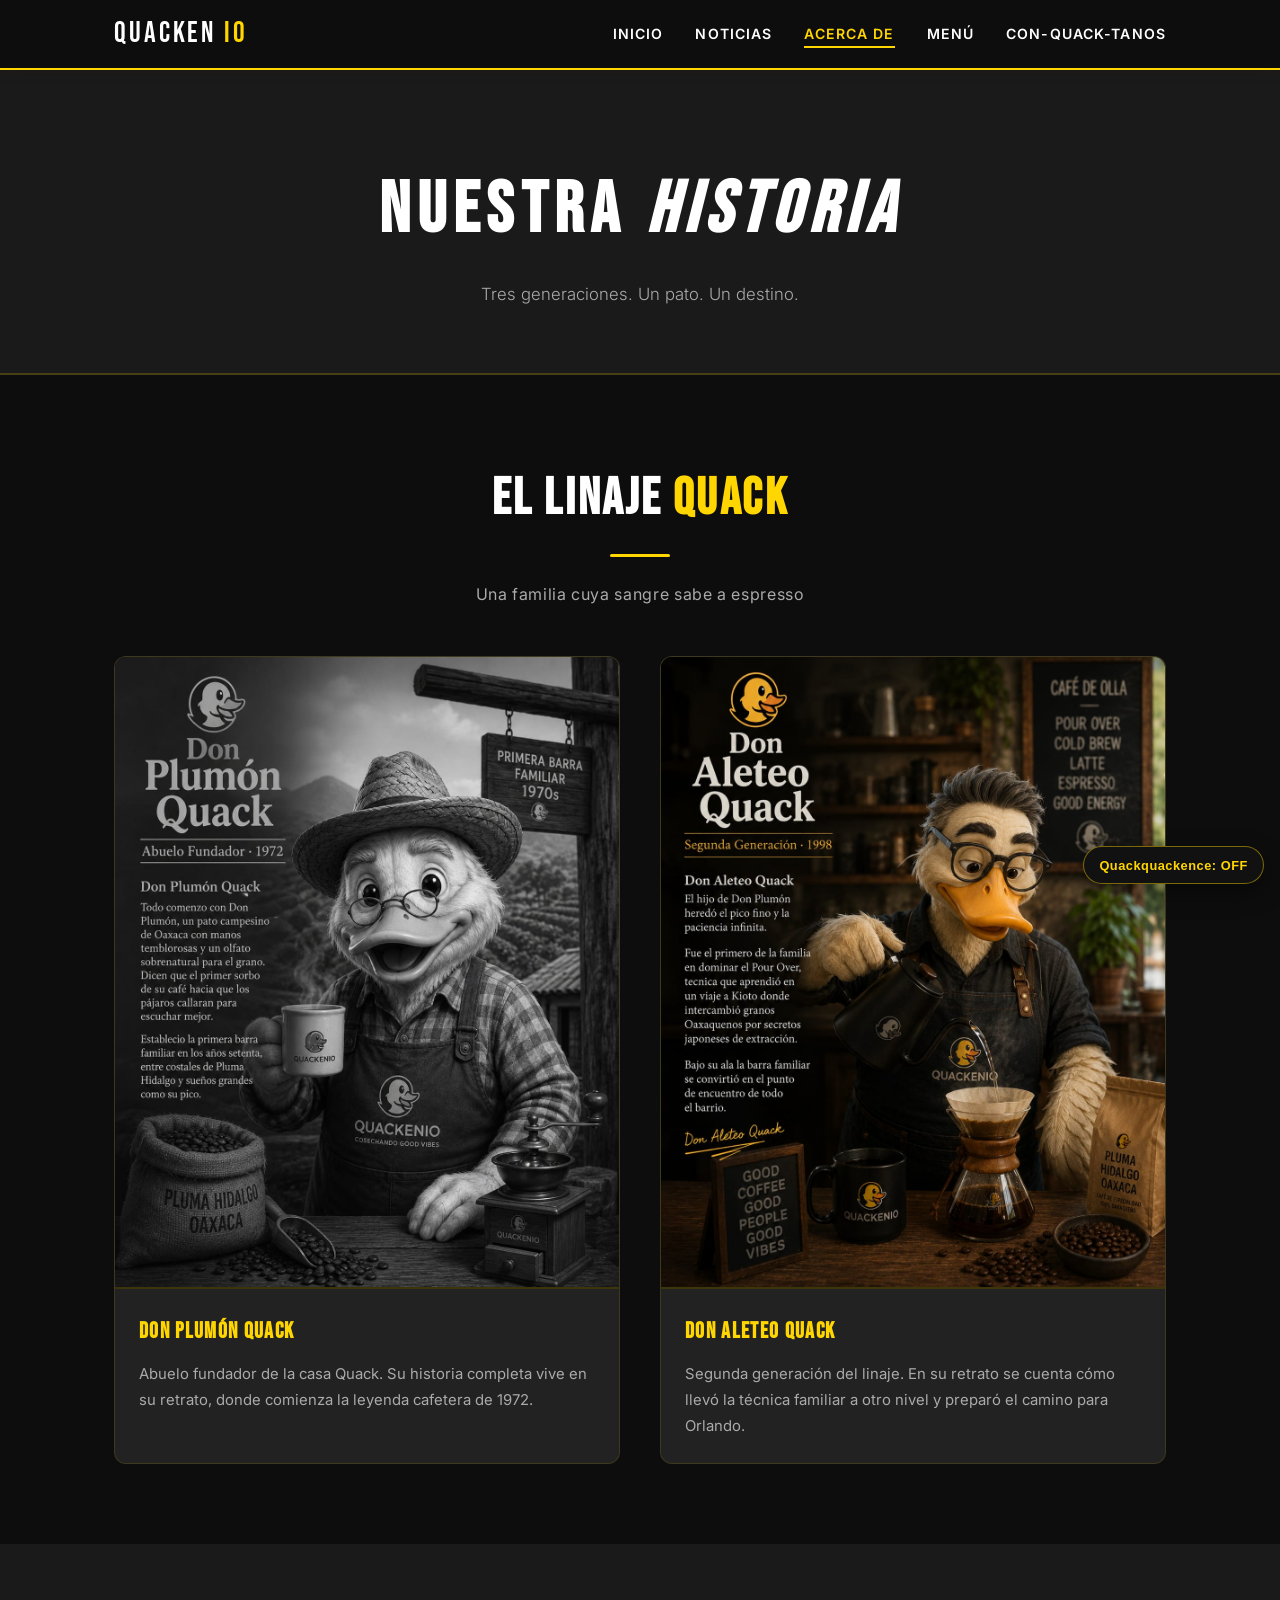
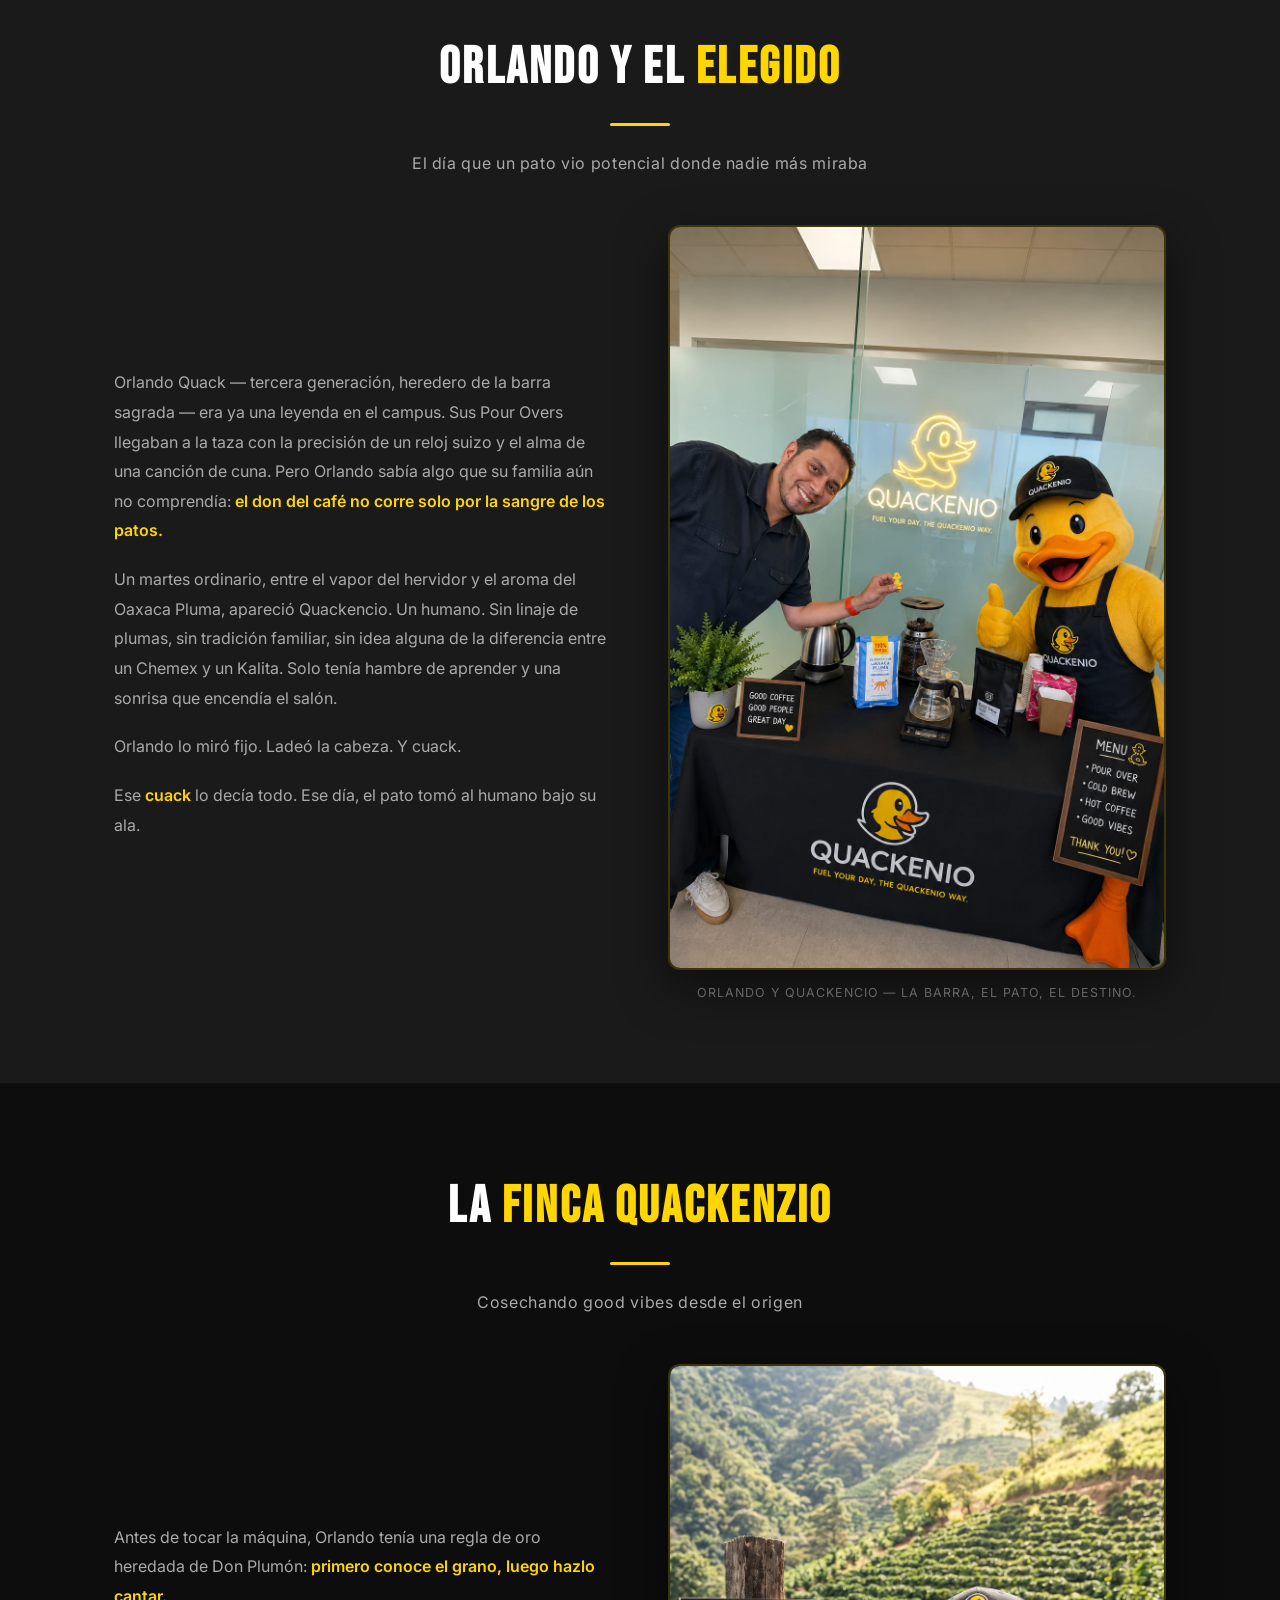
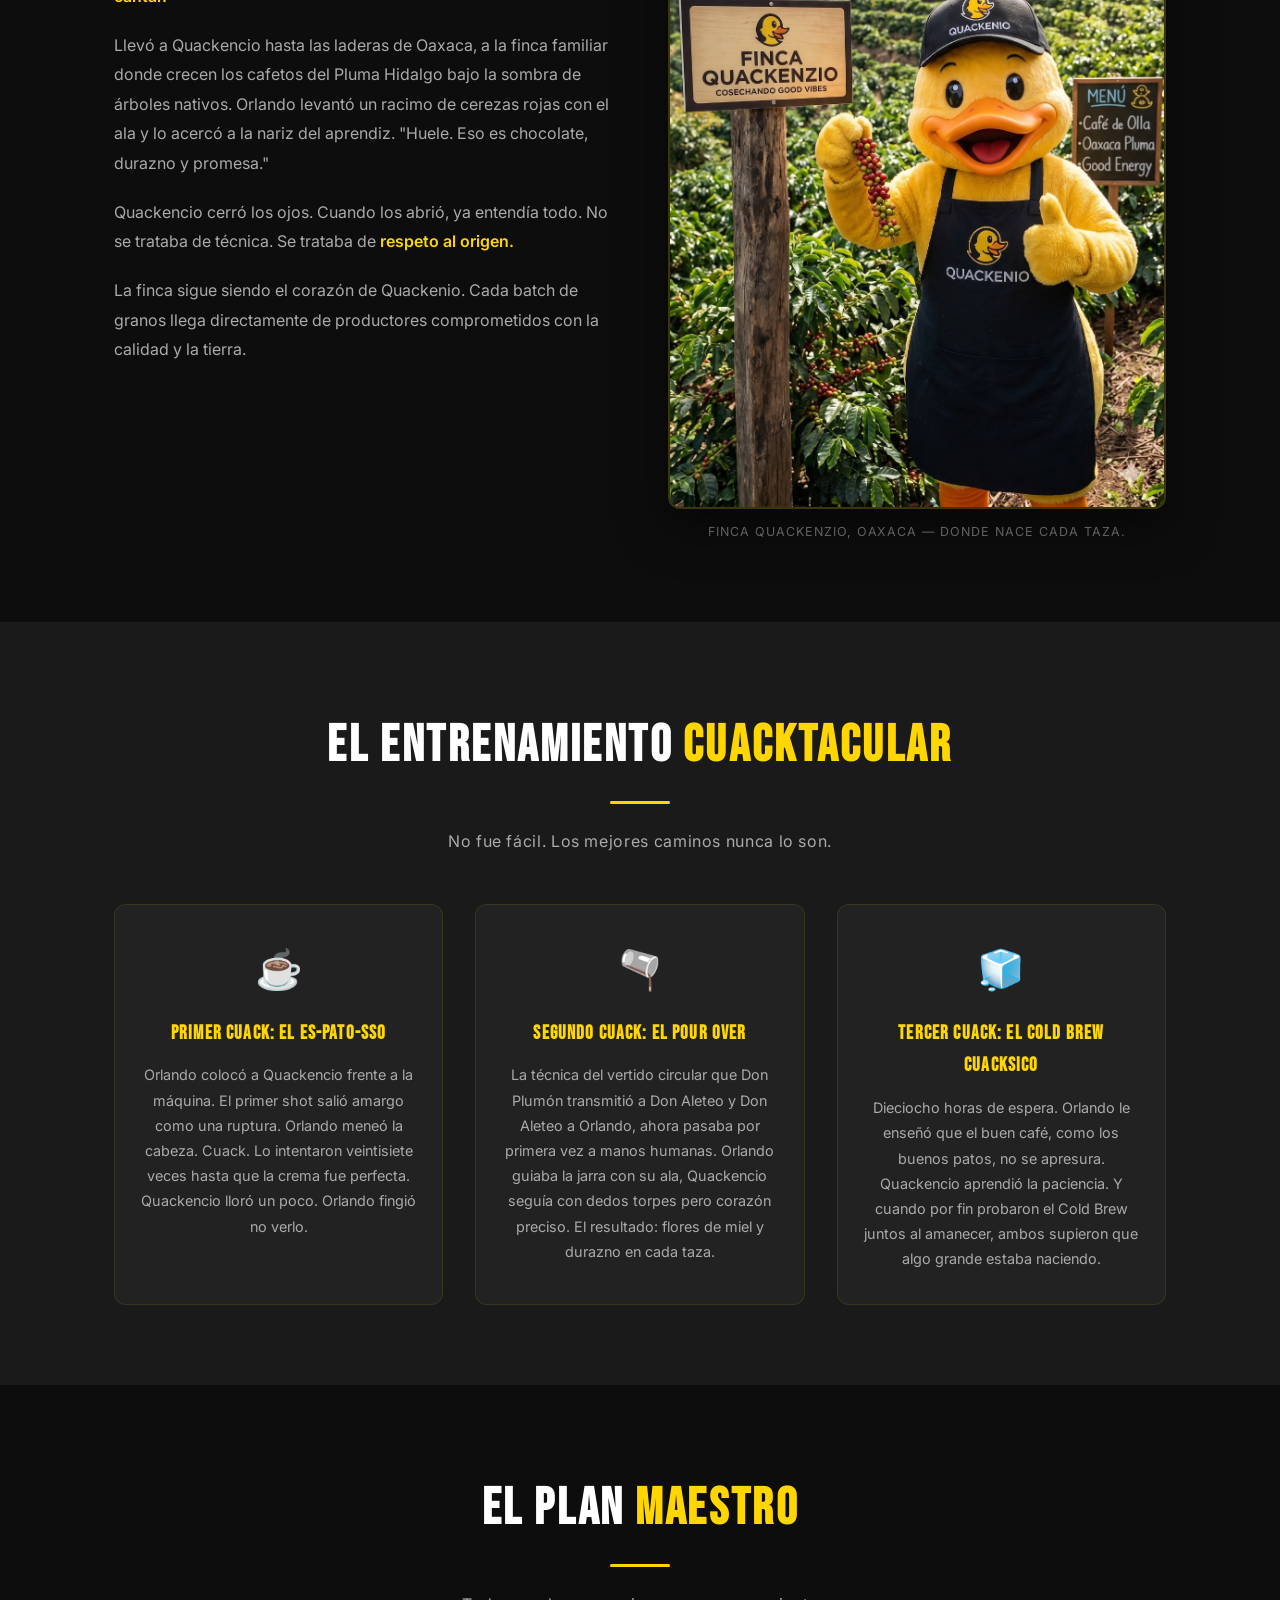
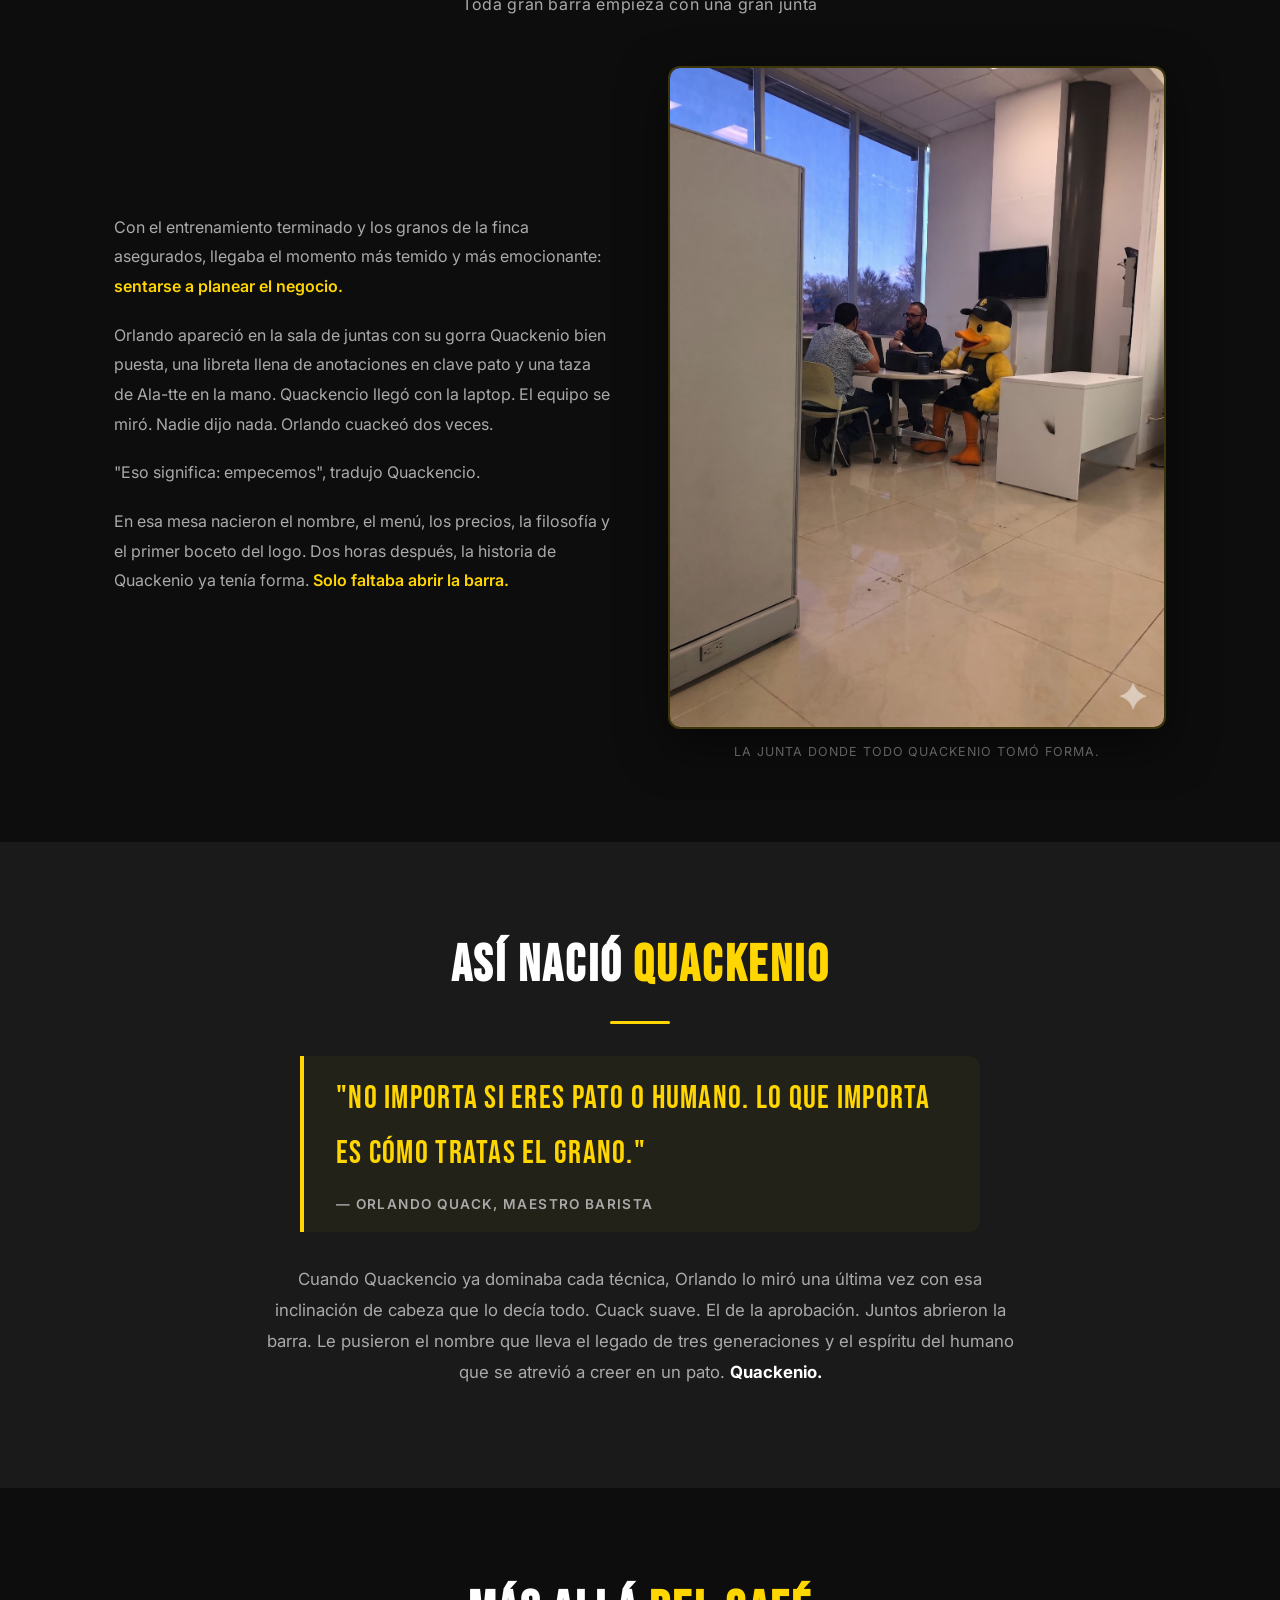
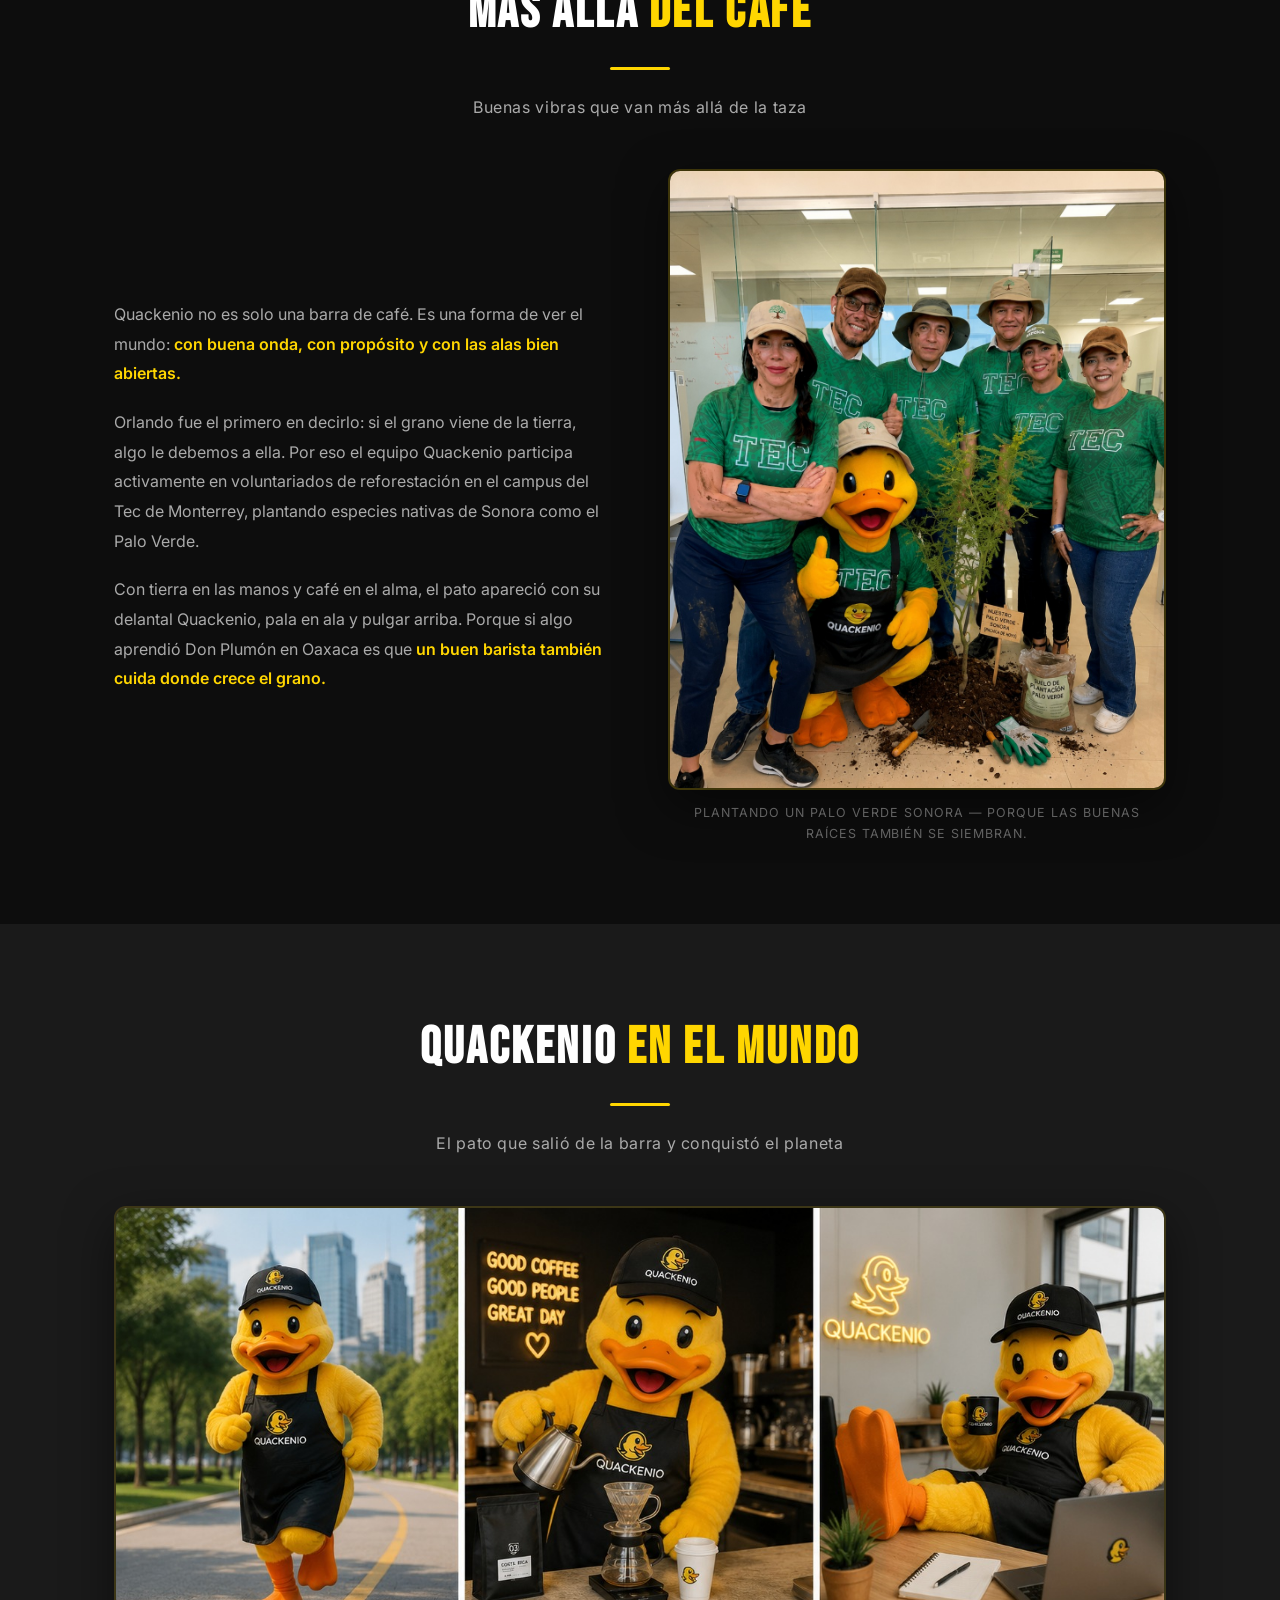
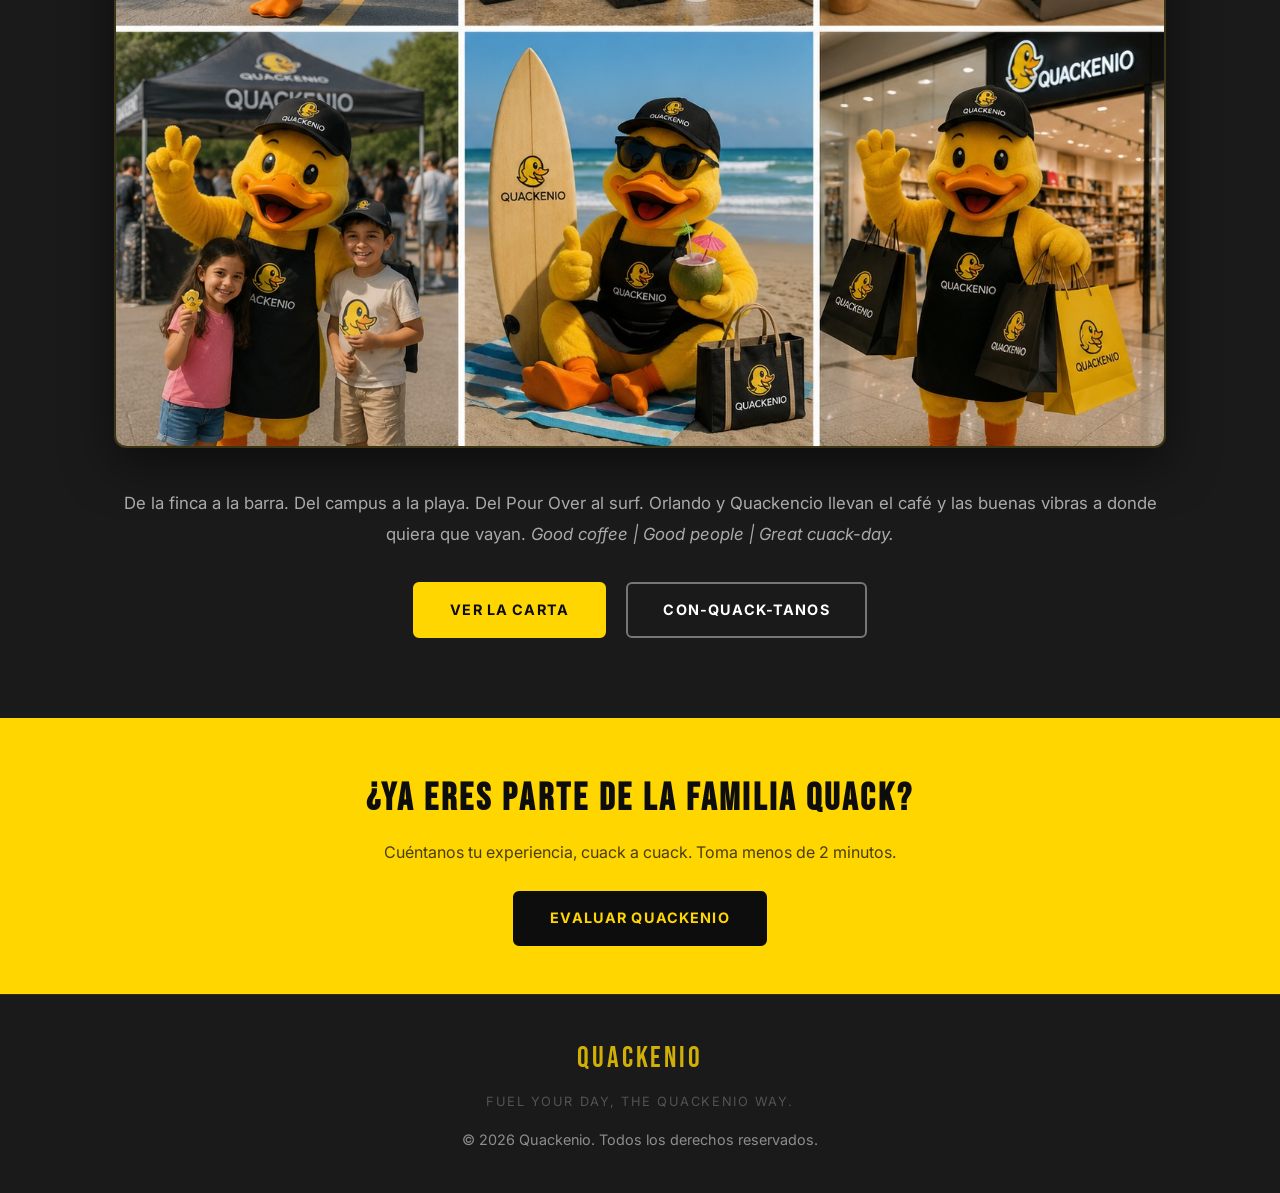
==== commit 4bdbcd4b: "Fix typos and improve Spanish language in about.html" ====
--- a/about.html
+++ b/about.html
@@ -3,7 +3,7 @@
 <head>
   <meta charset="UTF-8" />
   <meta name="viewport" content="width=device-width, initial-scale=1.0" />
-  <meta name="description" content="La historia de Quackenio — tres generaciones de baristas y el pato que lo cambio todo." />
+  <meta name="description" content="La historia de Quackenio — tres generaciones de baristas y el pato que lo cambió todo." />
   <title>Quackenio | Acerca de</title>
   <link rel="stylesheet" href="styles.css" />
   <style>
@@ -12,17 +12,17 @@
   </style>
 </head>
 <body>
-  <nav class="navbar" role="navigation" aria-label="Navegacion principal">
+  <nav class="navbar" role="navigation" aria-label="Navegación principal">
     <div class="container">
       <a href="index.html" class="navbar-brand">QUACKEN<span>IO</span></a>
-      <button class="hamburger" aria-label="Abrir menu" aria-expanded="false">
+      <button class="hamburger" aria-label="Abrir menú" aria-expanded="false">
         <span></span><span></span><span></span>
       </button>
       <ul class="nav-links">
         <li><a href="index.html">Inicio</a></li>
         <li><a href="news.html">Noticias</a></li>
         <li><a href="about.html">Acerca de</a></li>
-        <li><a href="menu.html">Menu</a></li>
+        <li><a href="menu.html">Menú</a></li>
         <li><a href="contact.html">Con-quack-tanos</a></li>
       </ul>
     </div>
@@ -48,7 +48,7 @@
             <div class="founder-portrait-wrap">
               <img
                 src="images/don_plumon.jpeg"
-                alt="Retrato de Don Plumon Quack, abuelo fundador de la familia"
+                alt="Retrato de Don Plumón Quack, abuelo fundador de la familia"
                 class="founder-portrait"
                 data-gallery-item
                 data-gallery-label="Don Plumon Quack"
@@ -68,7 +68,7 @@
             <div class="founder-portrait-wrap">
               <img
                 src="images/don_aleteo.jpeg"
-                alt="Retrato de Don Aleteo Quack, segunda generacion de baristas"
+                alt="Retrato de Don Aleteo Quack, segunda generación de baristas"
                 class="founder-portrait"
                 data-gallery-item
                 data-gallery-label="Don Aleteo Quack"
@@ -77,8 +77,8 @@
             <div class="founder-caption">
               <h3>Don Aleteo Quack</h3>
               <p>
-                Segunda generacion del linaje. En su retrato se cuenta como llevo la tecnica
-                familiar a otro nivel y preparo el camino para Orlando.
+                Segunda generación del linaje. En su retrato se cuenta cómo llevó la técnica
+                familiar a otro nivel y preparó el camino para Orlando.
               </p>
             </div>
           </div>
@@ -91,34 +91,34 @@
       <div class="container">
         <h2 class="section-title" id="orlando-title">ORLANDO Y EL <em>ELEGIDO</em></h2>
         <span class="section-divider"></span>
-        <p class="section-subtitle">El dia que un pato vio potencial donde nadie mas miraba</p>
+        <p class="section-subtitle">El día que un pato vio potencial donde nadie más miraba</p>
 
         <div class="story-main-grid">
           <div class="story-text">
             <p>
-              Orlando Quack — tercera generacion, heredero de la barra sagrada — era ya una
-              leyenda en el campus. Sus Pour Overs llegaban a la taza con la precision de un
-              reloj suizo y el alma de una cancion de cuna. Pero Orlando sabia algo que su
-              familia aun no comprendia: <em>el don del cafe no corre solo por la sangre de los patos.</em>
+              Orlando Quack — tercera generación, heredero de la barra sagrada — era ya una
+              leyenda en el campus. Sus Pour Overs llegaban a la taza con la precisión de un
+              reloj suizo y el alma de una canción de cuna. Pero Orlando sabía algo que su
+              familia aún no comprendía: <em>el don del café no corre solo por la sangre de los patos.</em>
             </p>
             <p>
               Un martes ordinario, entre el vapor del hervidor y el aroma del Oaxaca Pluma,
-              aparecio Quackencio. Un humano. Sin linaje de plumas, sin tradicion familiar,
-              sin idea alguna de la diferencia entre un Chemex y un Kalita. Solo tenia
-              hambre de aprender y una sonrisa que encendia el salon.
-            </p>
-            <p>
-              Orlando lo miro fijo. Ladeo la cabeza. Y cuack.
-            </p>
-            <p>
-              Ese <em>cuack</em> lo decia todo. Ese dia, el pato tomo al humano bajo su ala.
+              apareció Quackencio. Un humano. Sin linaje de plumas, sin tradición familiar,
+              sin idea alguna de la diferencia entre un Chemex y un Kalita. Solo tenía
+              hambre de aprender y una sonrisa que encendía el salón.
+            </p>
+            <p>
+              Orlando lo miró fijo. Ladeó la cabeza. Y cuack.
+            </p>
+            <p>
+              Ese <em>cuack</em> lo decía todo. Ese día, el pato tomó al humano bajo su ala.
             </p>
           </div>
 
           <div class="story-img-wrapper">
             <img
               src="images/quackenio.jpeg"
-              alt="Orlando el pato y Quackencio el humano, juntos detras de la barra de Quackenio"
+              alt="Orlando el pato y Quackencio el humano, juntos detrás de la barra de Quackenio"
               class="story-img"
             />
             <p class="story-img-caption">Orlando y Quackencio — la barra, el pato, el destino.</p>
@@ -138,7 +138,7 @@
           <div class="story-img-wrapper">
             <img
               src="images/finca_quackenio.jpeg"
-              alt="Orlando en la Finca Quackenzio rodeado de plantas de cafe y granos Oaxaca Pluma"
+              alt="Orlando en la Finca Quackenzio rodeado de plantas de café y granos Oaxaca Pluma"
               class="story-img"
             />
             <p class="story-img-caption">Finca Quackenzio, Oaxaca — donde nace cada taza.</p>
@@ -146,21 +146,21 @@
 
           <div class="story-text">
             <p>
-              Antes de tocar la maquina, Orlando tenia una regla de oro heredada de Don Plumón:
+              Antes de tocar la máquina, Orlando tenía una regla de oro heredada de Don Plumón:
               <em>primero conoce el grano, luego hazlo cantar.</em>
             </p>
             <p>
-              Llevo a Quackencio hasta las laderas de Oaxaca, a la finca familiar donde crecen
-              los cafetos del Pluma Hidalgo bajo la sombra de arboles nativos. Orlando levanto
-              un racimo de cerezas rojas con el ala y lo acerco a la nariz del aprendiz.
+              Llevó a Quackencio hasta las laderas de Oaxaca, a la finca familiar donde crecen
+              los cafetos del Pluma Hidalgo bajo la sombra de árboles nativos. Orlando levantó
+              un racimo de cerezas rojas con el ala y lo acercó a la nariz del aprendiz.
               "Huele. Eso es chocolate, durazno y promesa."
             </p>
             <p>
-              Quackencio cerro los ojos. Cuando los abrio, ya entendia todo. No se trataba de
-              tecnica. Se trataba de <em>respeto al origen.</em>
-            </p>
-            <p>
-              La finca sigue siendo el corazon de Quackenio. Cada batch de granos llega
+              Quackencio cerró los ojos. Cuando los abrió, ya entendía todo. No se trataba de
+              técnica. Se trataba de <em>respeto al origen.</em>
+            </p>
+            <p>
+              La finca sigue siendo el corazón de Quackenio. Cada batch de granos llega
               directamente de productores comprometidos con la calidad y la tierra.
             </p>
           </div>
@@ -173,16 +173,16 @@
       <div class="container">
         <h2 class="section-title" id="training-title">EL ENTRENAMIENTO <em>CUACKTACULAR</em></h2>
         <span class="section-divider"></span>
-        <p class="section-subtitle">No fue facil. Los mejores caminos nunca lo son.</p>
+        <p class="section-subtitle">No fue fácil. Los mejores caminos nunca lo son.</p>
 
         <div class="training-steps">
           <div class="training-step">
             <div class="step-icon">☕</div>
             <h3>Primer Cuack: El Es-pato-sso</h3>
             <p>
-              Orlando coloco a Quackencio frente a la maquina. El primer shot salio amargo
+              Orlando colocó a Quackencio frente a la máquina. El primer shot salió amargo
               como una ruptura. Orlando meneó la cabeza. Cuack. Lo intentaron veintisiete veces
-              hasta que la crema fue perfecta. Quackencio lloro un poco. Orlando fingio no verlo.
+              hasta que la crema fue perfecta. Quackencio lloró un poco. Orlando fingió no verlo.
             </p>
           </div>
 
@@ -190,9 +190,9 @@
             <div class="step-icon">🫗</div>
             <h3>Segundo Cuack: El Pour Over</h3>
             <p>
-              La tecnica del vertido circular que Don Plumón transmitio a Don Aleteo y Don Aleteo
+              La técnica del vertido circular que Don Plumón transmitió a Don Aleteo y Don Aleteo
               a Orlando, ahora pasaba por primera vez a manos humanas. Orlando guiaba la jarra
-              con su ala, Quackencio seguia con dedos torpes pero corazon preciso. El resultado:
+              con su ala, Quackencio seguía con dedos torpes pero corazón preciso. El resultado:
               flores de miel y durazno en cada taza.
             </p>
           </div>
@@ -201,8 +201,8 @@
             <div class="step-icon">🧊</div>
             <h3>Tercer Cuack: El Cold Brew Cuacksico</h3>
             <p>
-              Dieciocho horas de espera. Orlando le enseño que el buen cafe, como los buenos
-              patos, no se apresura. Quackencio aprendio la paciencia. Y cuando por fin probaron
+              Dieciocho horas de espera. Orlando le enseñó que el buen café, como los buenos
+              patos, no se apresura. Quackencio aprendió la paciencia. Y cuando por fin probaron
               el Cold Brew juntos al amanecer, ambos supieron que algo grande estaba naciendo.
             </p>
           </div>
@@ -221,20 +221,20 @@
           <div class="story-text">
             <p>
               Con el entrenamiento terminado y los granos de la finca asegurados, llegaba
-              el momento mas temido y mas emocionante: <em>sentarse a planear el negocio.</em>
-            </p>
-            <p>
-              Orlando aparecio en la sala de juntas con su gorra Quackenio bien puesta,
+              el momento más temido y más emocionante: <em>sentarse a planear el negocio.</em>
+            </p>
+            <p>
+              Orlando apareció en la sala de juntas con su gorra Quackenio bien puesta,
               una libreta llena de anotaciones en clave pato y una taza de Ala-tte en
-              la mano. Quackencio llego con la laptop. El equipo se miro. Nadie dijo nada.
-              Orlando cuackeo dos veces.
+              la mano. Quackencio llegó con la laptop. El equipo se miró. Nadie dijo nada.
+              Orlando cuackeó dos veces.
             </p>
             <p>
               "Eso significa: empecemos", tradujo Quackencio.
             </p>
             <p>
-              En esa mesa nacieron el nombre, el menu, los precios, la filosofia y el primer
-              boceto del logo. Dos horas despues, la historia de Quackenio ya tenia forma.
+              En esa mesa nacieron el nombre, el menú, los precios, la filosofía y el primer
+              boceto del logo. Dos horas después, la historia de Quackenio ya tenía forma.
               <em>Solo faltaba abrir la barra.</em>
             </p>
           </div>
@@ -245,7 +245,7 @@
               alt="Orlando el pato en junta de trabajo con el equipo Quackenio planeando la apertura"
               class="story-img"
             />
-            <p class="story-img-caption">La junta donde todo Quackenio tomo forma.</p>
+            <p class="story-img-caption">La junta donde todo Quackenio tomó forma.</p>
           </div>
         </div>
       </div>
@@ -254,17 +254,17 @@
     <!-- ── Bloque 6: El nacimiento de Quackenio ── -->
     <section class="section about-birth" style="background: var(--dark);" aria-labelledby="birth-title">
       <div class="container about-birth-inner">
-        <h2 class="section-title" id="birth-title">ASI NACIO <em>QUACKENIO</em></h2>
+        <h2 class="section-title" id="birth-title">ASÍ NACIÓ <em>QUACKENIO</em></h2>
         <span class="section-divider"></span>
         <blockquote class="story-quote">
-          "No importa si eres pato o humano. Lo que importa es como tratas el grano."
+          "No importa si eres pato o humano. Lo que importa es cómo tratas el grano."
           <cite>— Orlando Quack, Maestro Barista</cite>
         </blockquote>
         <p class="story-closing">
-          Cuando Quackencio ya dominaba cada tecnica, Orlando lo miro una ultima vez con
-          esa inclinacion de cabeza que lo decia todo. Cuack suave. El de la aprobacion.
+          Cuando Quackencio ya dominaba cada técnica, Orlando lo miró una última vez con
+          esa inclinación de cabeza que lo decía todo. Cuack suave. El de la aprobación.
           Juntos abrieron la barra. Le pusieron el nombre que lleva el legado de tres
-          generaciones y el espiritu del humano que se atrevo a creer en un pato.
+          generaciones y el espíritu del humano que se atrevió a creer en un pato.
           <strong>Quackenio.</strong>
         </p>
       </div>
@@ -273,9 +273,9 @@
     <!-- ── Bloque 7: El compromiso ── -->
     <section class="section about-community" aria-labelledby="community-title">
       <div class="container">
-        <h2 class="section-title" id="community-title">MAS ALLA <em>DEL CAFE</em></h2>
-        <span class="section-divider"></span>
-        <p class="section-subtitle">Buenas vibras que van mas alla de la taza</p>
+        <h2 class="section-title" id="community-title">MÁS ALLÁ <em>DEL CAFÉ</em></h2>
+        <span class="section-divider"></span>
+        <p class="section-subtitle">Buenas vibras que van más allá de la taza</p>
 
         <div class="story-main-grid story-main-grid--reverse">
           <div class="story-img-wrapper">
@@ -284,24 +284,24 @@
               alt="Orlando y el equipo Quackenio plantando un Palo Verde Sonora en voluntariado TEC"
               class="story-img"
             />
-            <p class="story-img-caption">Plantando un Palo Verde Sonora — porque las buenas raices tambien se siembran.</p>
+            <p class="story-img-caption">Plantando un Palo Verde Sonora — porque las buenas raíces también se siembran.</p>
           </div>
 
           <div class="story-text">
             <p>
-              Quackenio no es solo una barra de cafe. Es una forma de ver el mundo:
-              <em>con buena onda, con proposito y con las alas bien abiertas.</em>
+              Quackenio no es solo una barra de café. Es una forma de ver el mundo:
+              <em>con buena onda, con propósito y con las alas bien abiertas.</em>
             </p>
             <p>
               Orlando fue el primero en decirlo: si el grano viene de la tierra, algo le
               debemos a ella. Por eso el equipo Quackenio participa activamente en
-              voluntariados de reforestacion en el campus del Tec de Monterrey, plantando
+              voluntariados de reforestación en el campus del Tec de Monterrey, plantando
               especies nativas de Sonora como el Palo Verde.
             </p>
             <p>
-              Con tierra en las manos y cafe en el alma, el pato aparecio con su delantal
-              Quackenio, pala en ala y pulgar arriba. Porque si algo aprendio Don Plumón
-              en Oaxaca es que <em>un buen barista tambien cuida donde crece el grano.</em>
+              Con tierra en las manos y café en el alma, el pato apareció con su delantal
+              Quackenio, pala en ala y pulgar arriba. Porque si algo aprendió Don Plumón
+              en Oaxaca es que <em>un buen barista también cuida donde crece el grano.</em>
             </p>
           </div>
         </div>
@@ -313,7 +313,7 @@
       <div class="container">
         <h2 class="section-title" id="social-title">QUACKENIO <em>EN EL MUNDO</em></h2>
         <span class="section-divider"></span>
-        <p class="section-subtitle">El pato que salio de la barra y conquisto el planeta</p>
+        <p class="section-subtitle">El pato que salió de la barra y conquistó el planeta</p>
 
         <div class="social-collage">
           <img
@@ -324,7 +324,7 @@
         </div>
         <p class="story-closing" style="text-align:center; margin-top:2.5rem;">
           De la finca a la barra. Del campus a la playa. Del Pour Over al surf. Orlando y
-          Quackencio llevan el cafe y las buenas vibras a donde quiera que vayan.
+          Quackencio llevan el café y las buenas vibras a donde quiera que vayan.
           <em>Good coffee | Good people | Great cuack-day.</em>
         </p>
         <p style="text-align:center; margin-top:2rem;">
@@ -334,10 +334,10 @@
       </div>
     </section>
 
-    <!-- ── Evaluacion banner ── -->
-    <section class="eval-banner" aria-label="Portal de evaluacion">
+    <!-- ── Evaluación banner ── -->
+    <section class="eval-banner" aria-label="Portal de evaluación">
       <h2>¿Ya eres parte de la familia Quack?</h2>
-      <p>Cuentanos tu experiencia, cuack a cuack. Toma menos de 2 minutos.</p>
+      <p>Cuéntanos tu experiencia, cuack a cuack. Toma menos de 2 minutos.</p>
       <a href="https://forms.cloud.microsoft/r/SLcjeuqy2h" target="_blank" rel="noopener noreferrer" class="btn btn-dark">
         Evaluar Quackenio
       </a>
@@ -351,7 +351,7 @@
     <p>&copy; 2026 Quackenio. Todos los derechos reservados.</p>
   </footer>
 
-  <div class="gallery-modal" id="gallery-modal" aria-hidden="true" role="dialog" aria-label="Visor de imagenes">
+  <div class="gallery-modal" id="gallery-modal" aria-hidden="true" role="dialog" aria-label="Visor de imágenes">
     <div class="gallery-backdrop" data-gallery-close></div>
     <div class="gallery-panel">
       <button type="button" class="gallery-close" data-gallery-close aria-label="Cerrar visor">×</button>
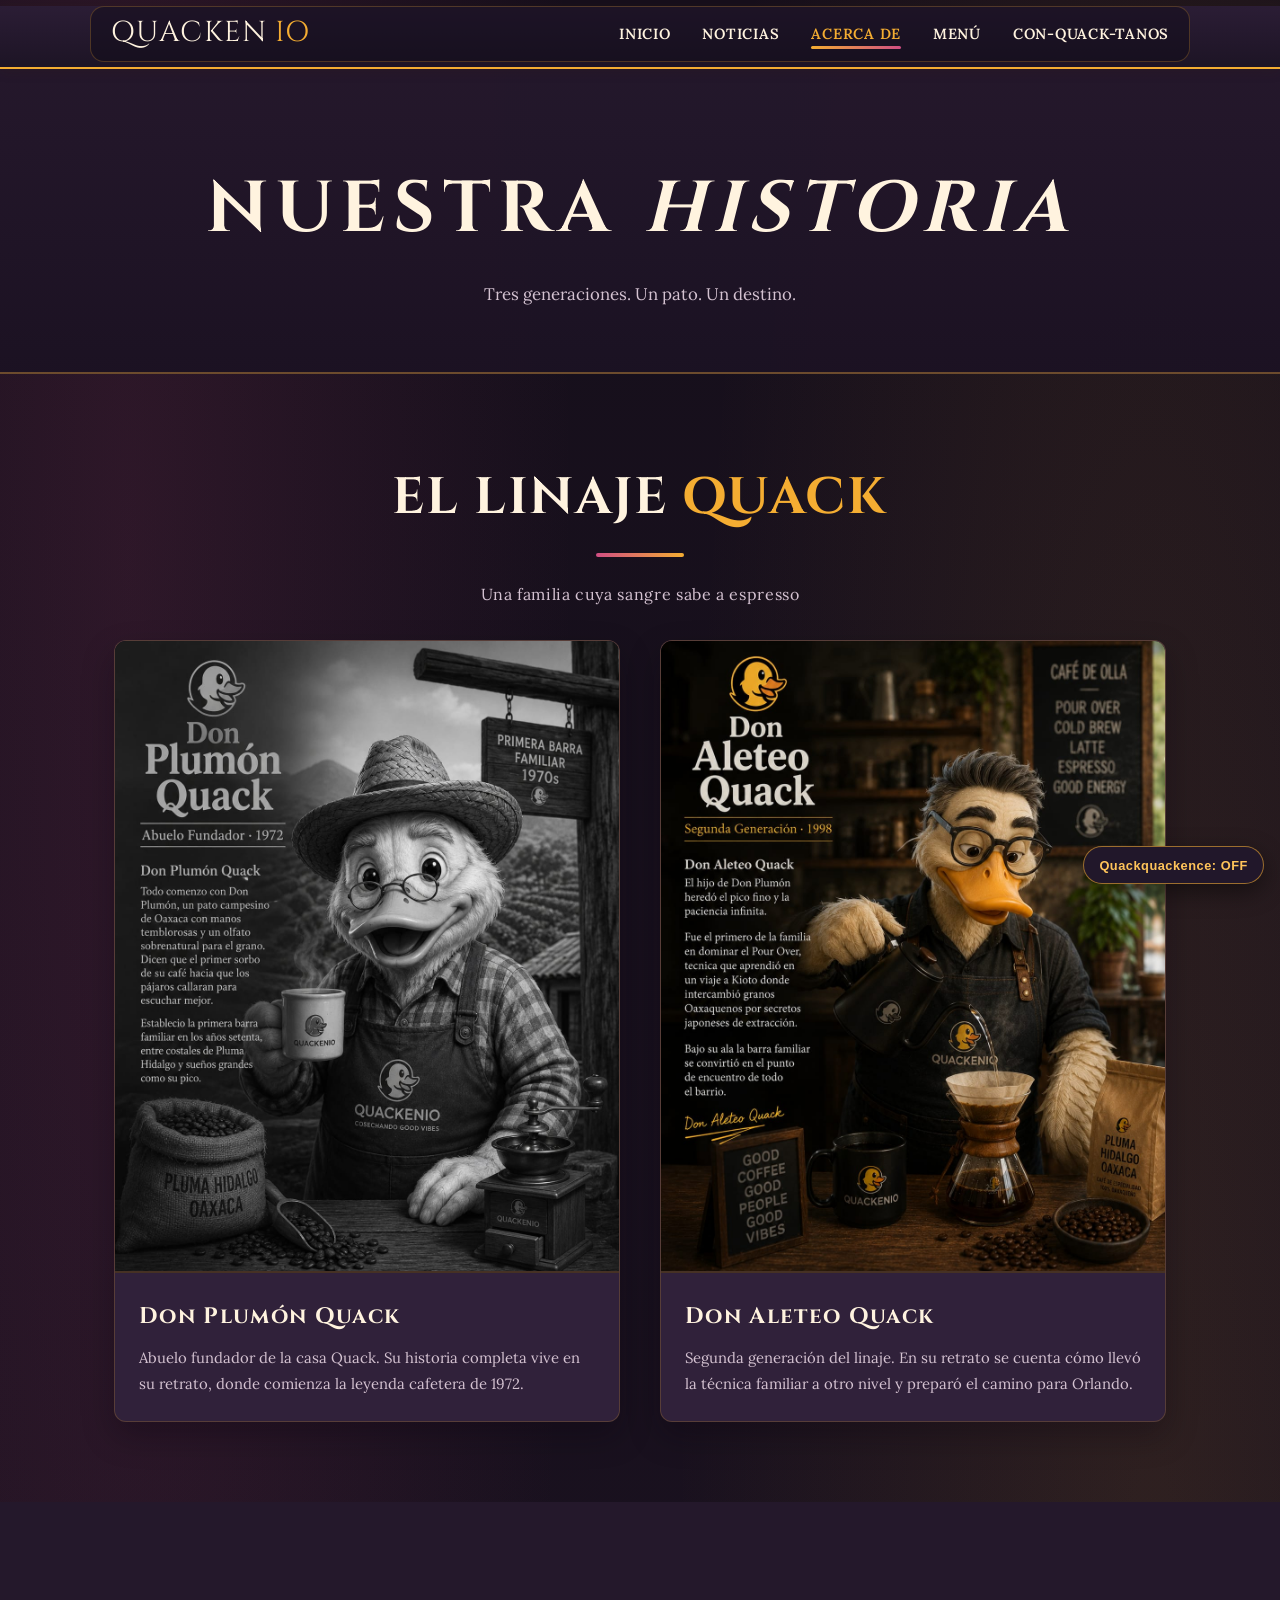
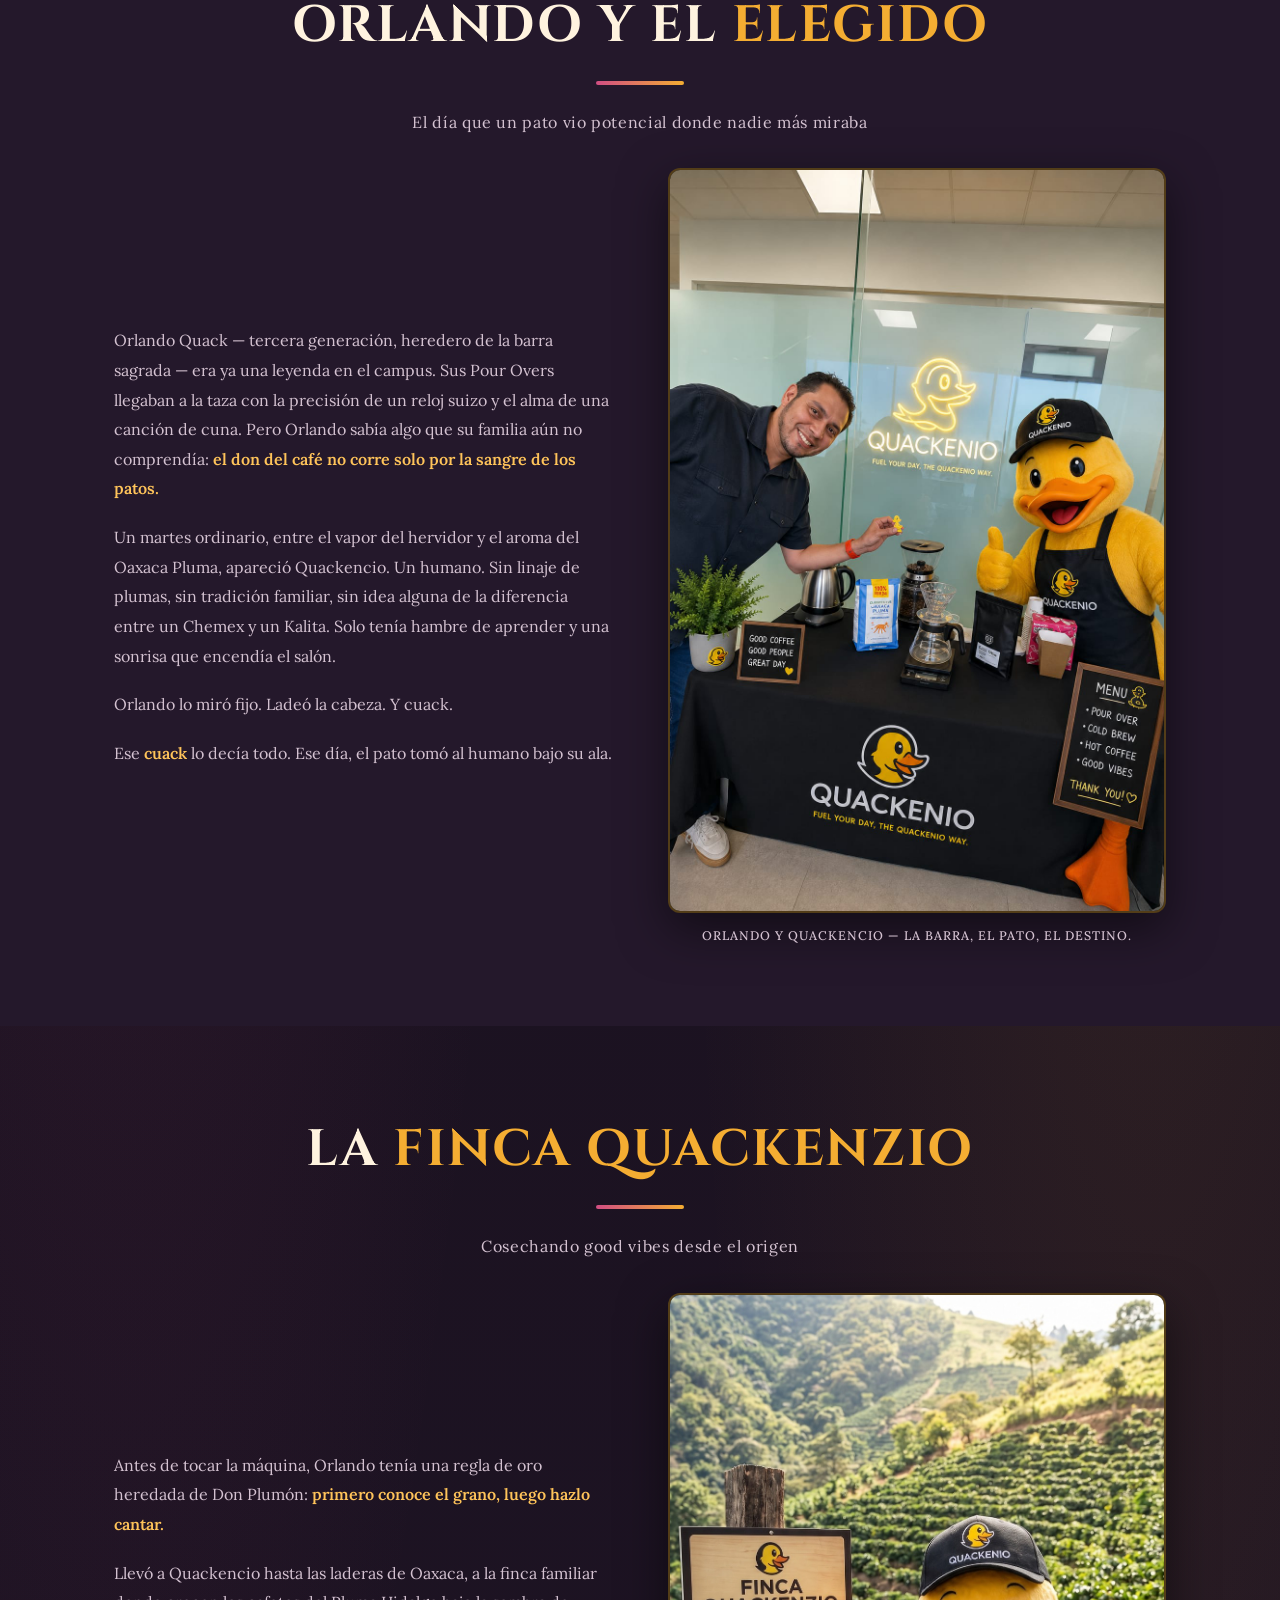
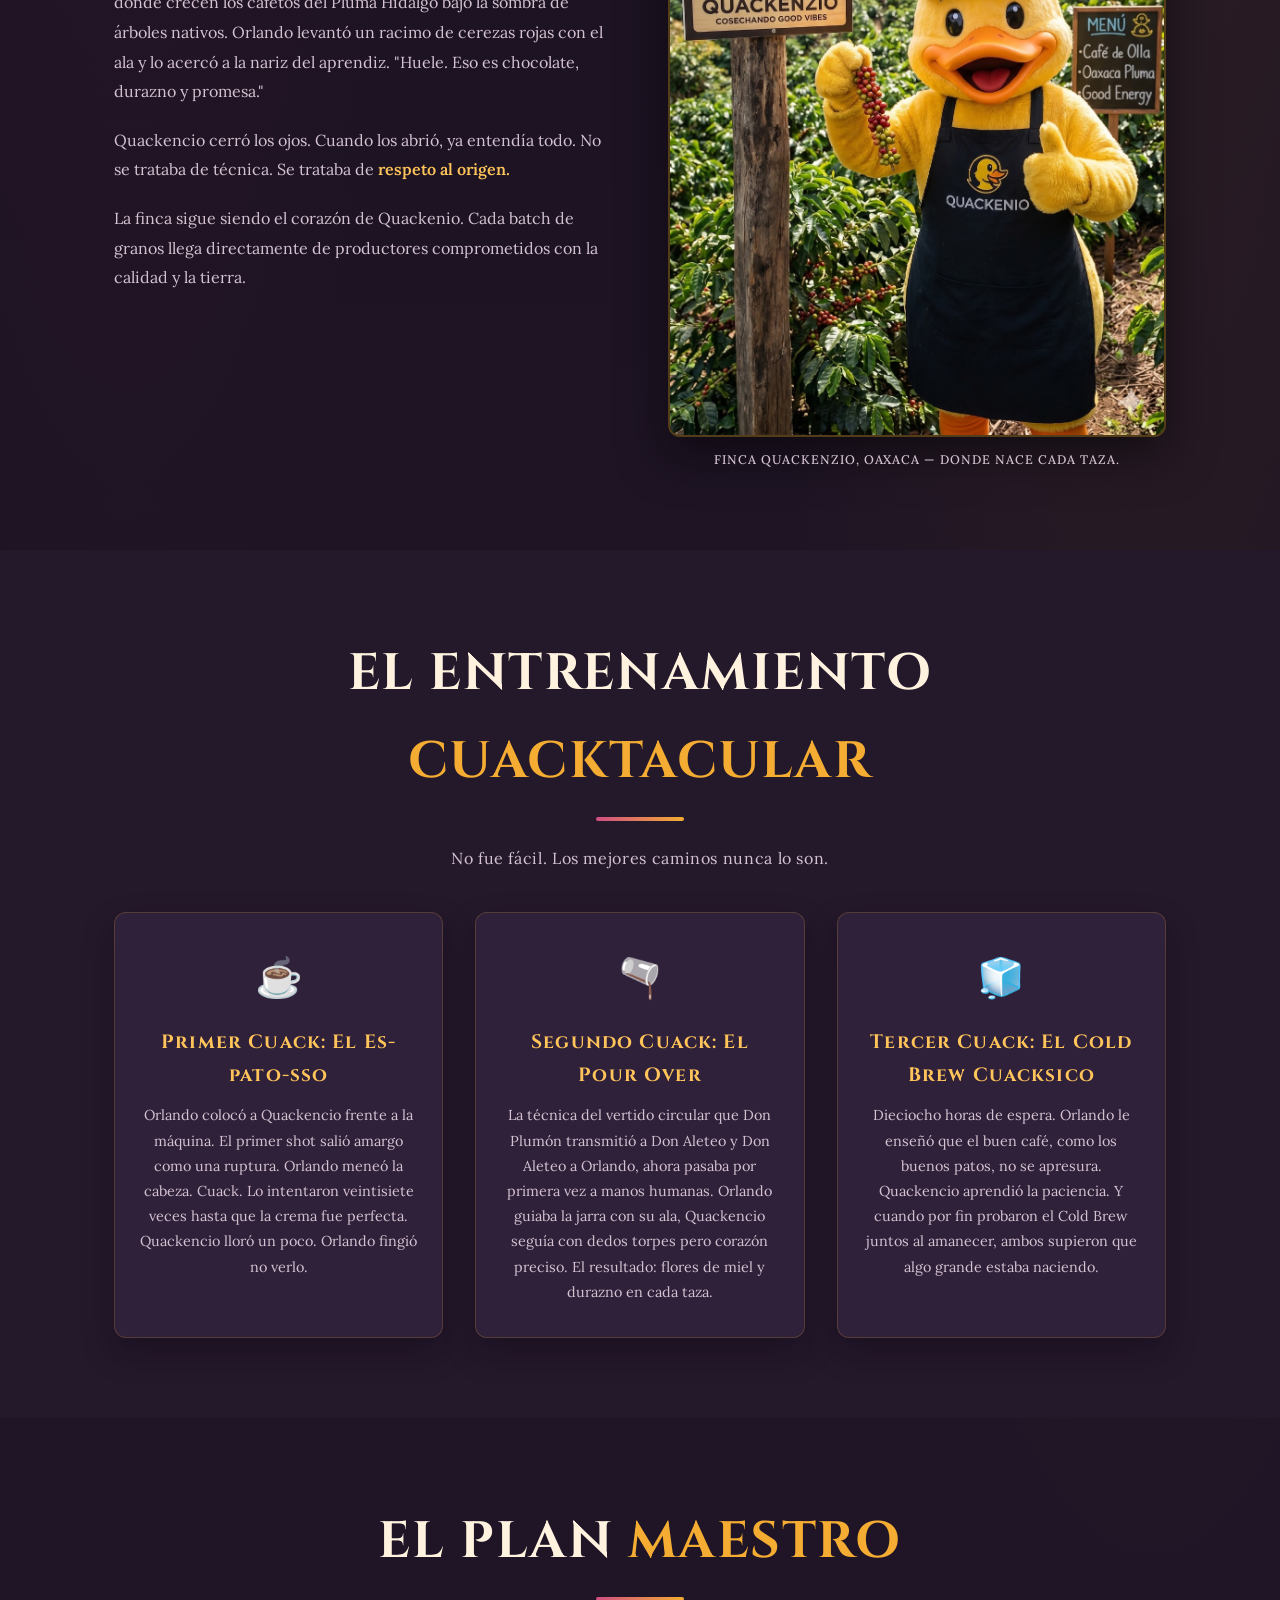
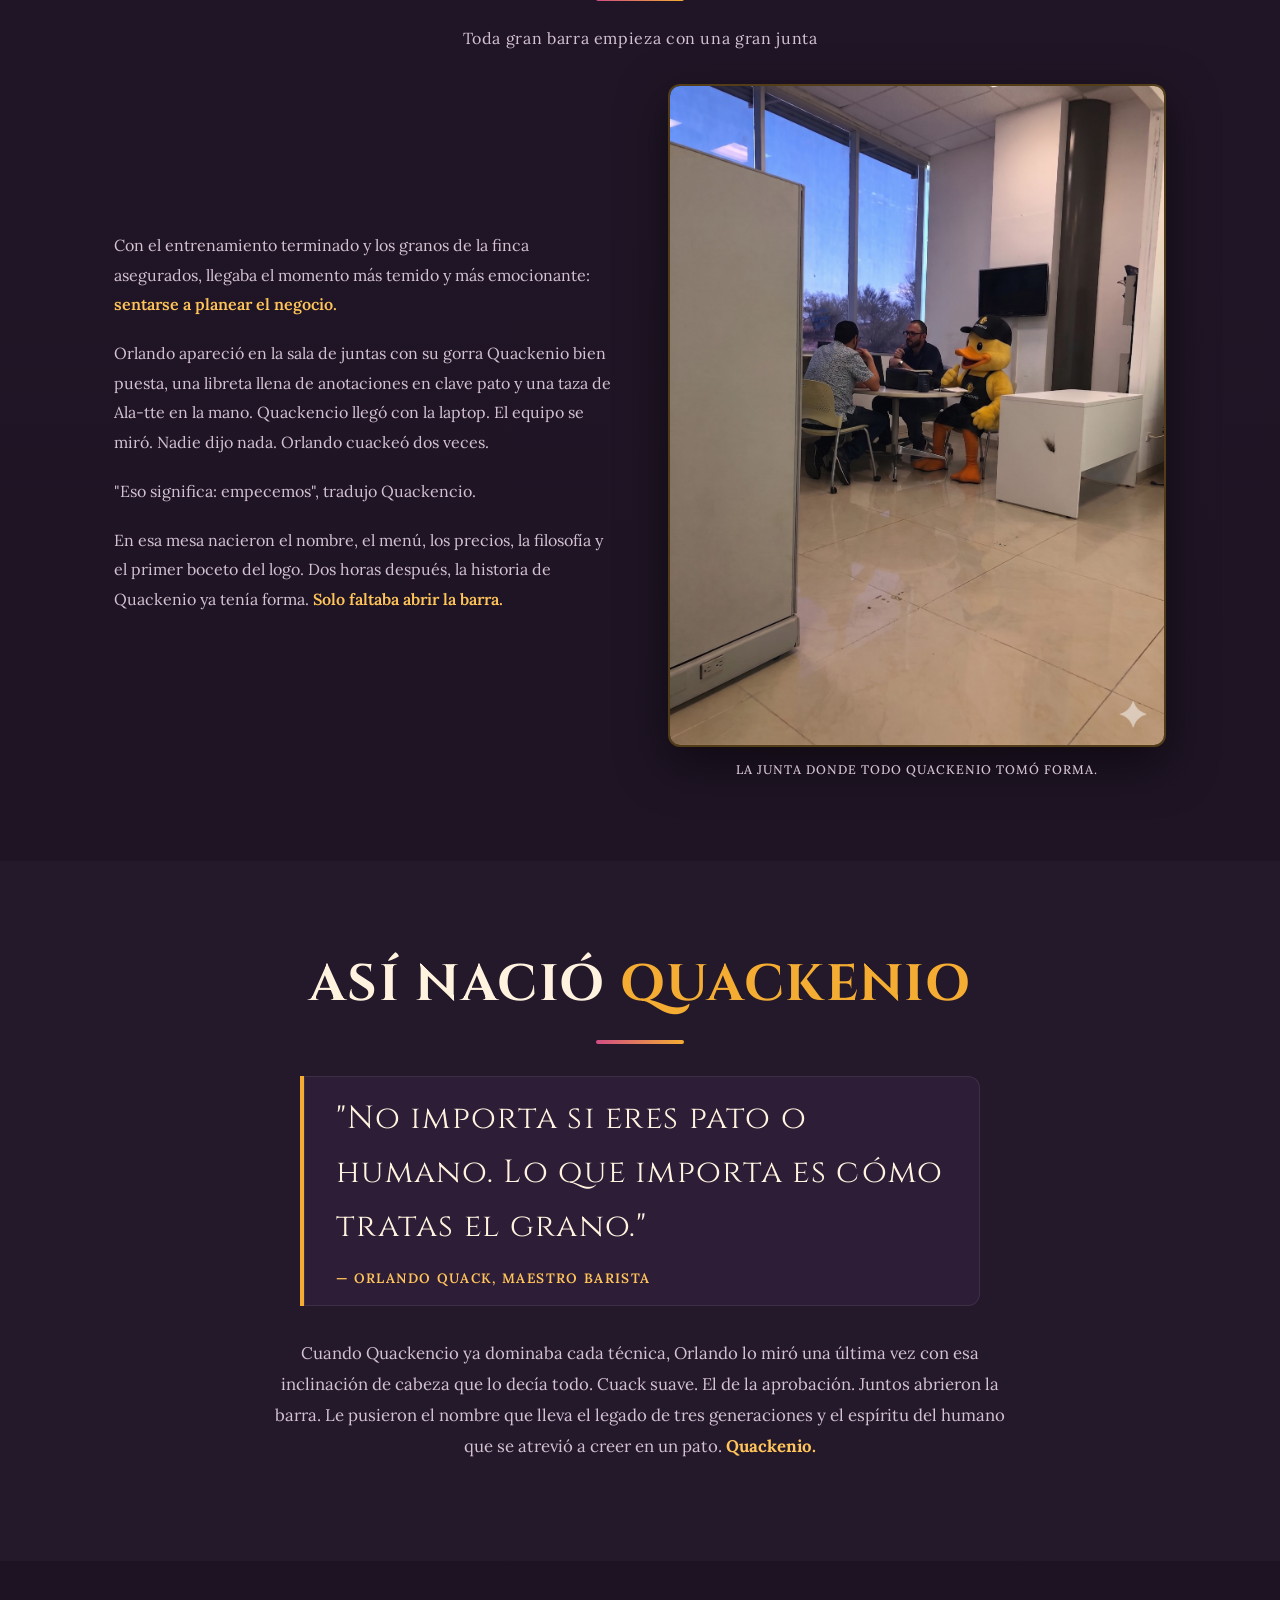
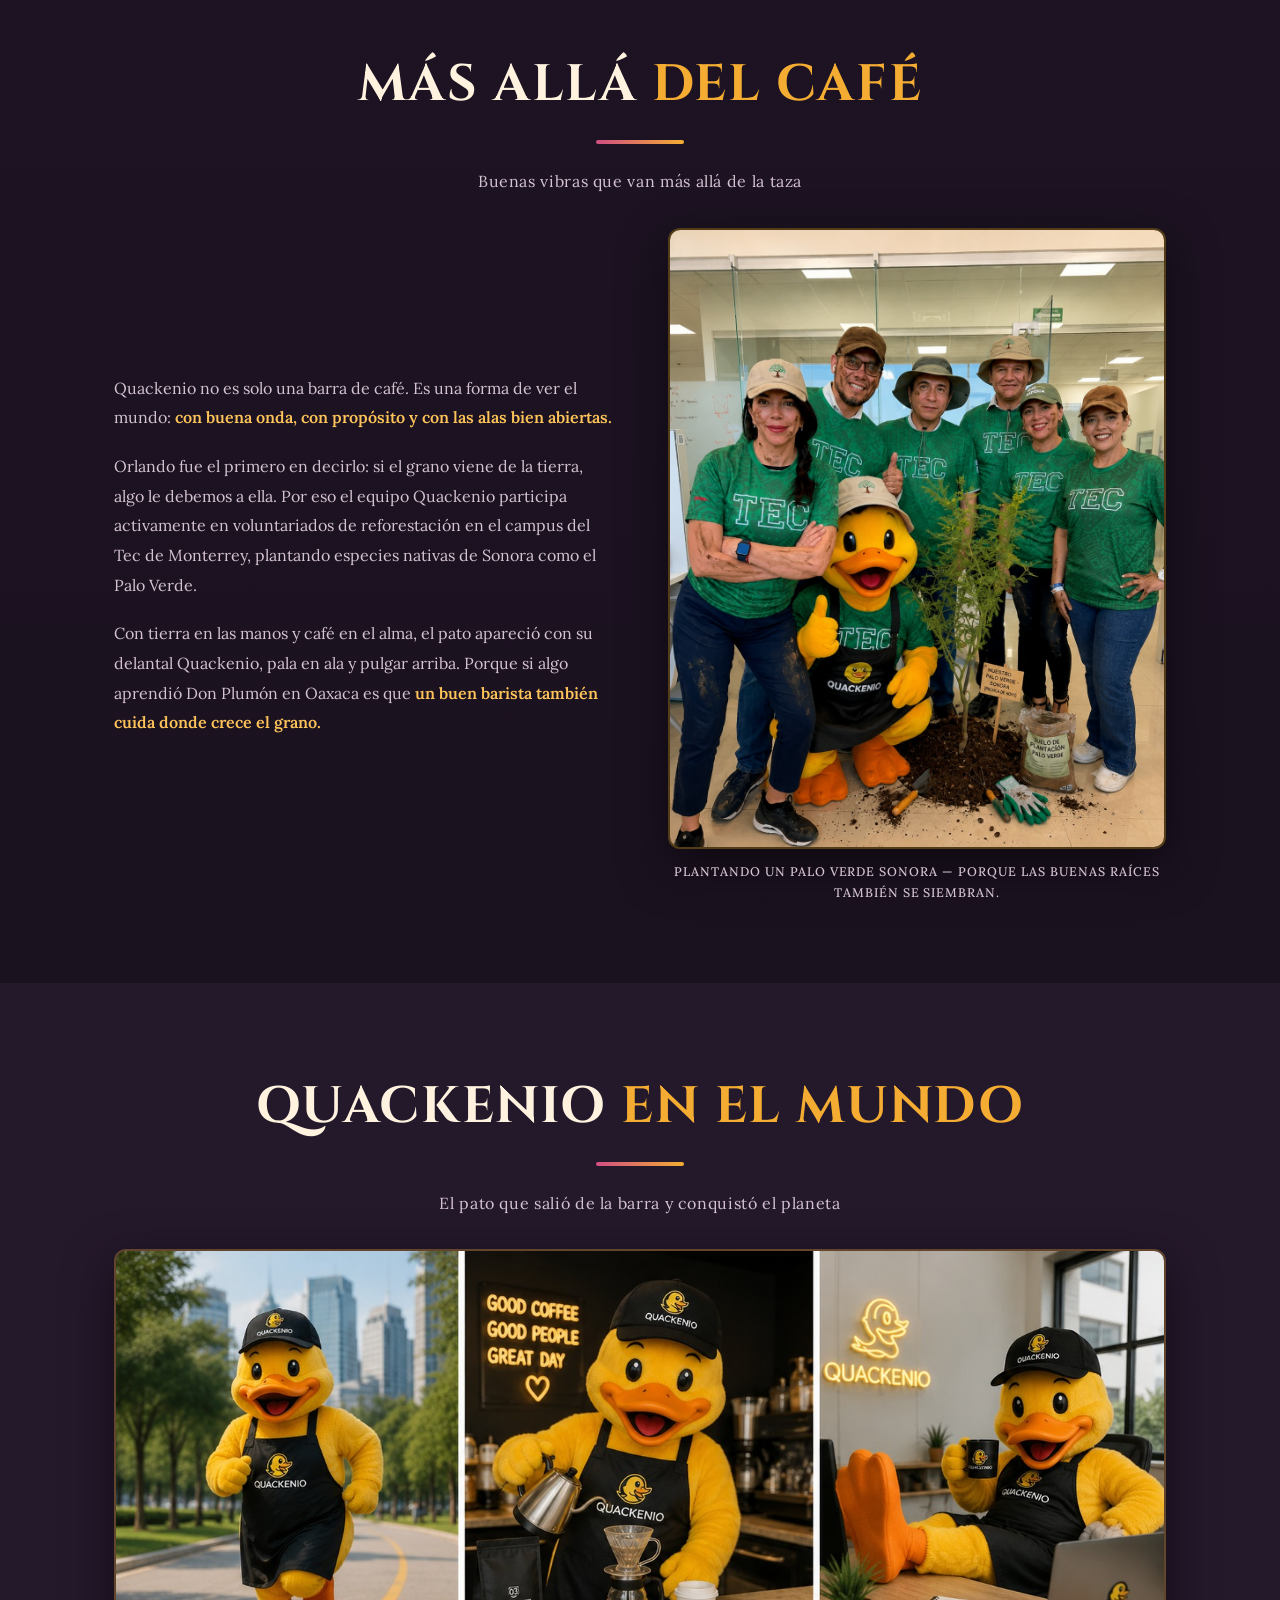
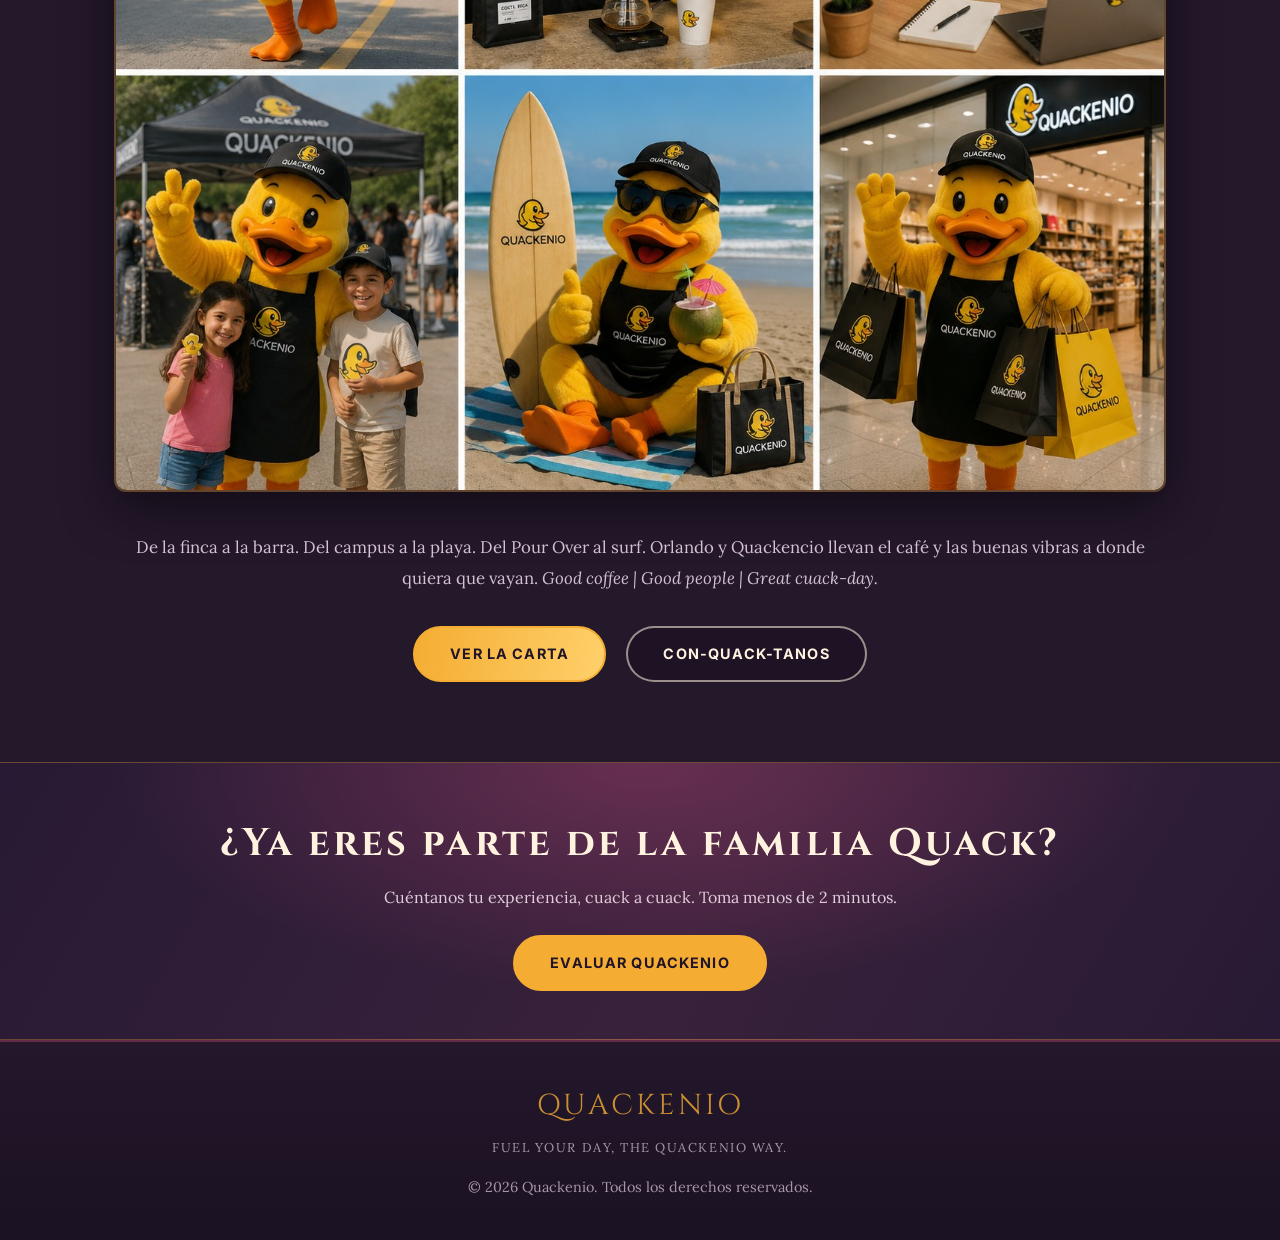
==== commit f5aa5a49: "tema de dia de muertos" ====
--- a/about.html
+++ b/about.html
@@ -11,7 +11,7 @@
     .reveal.revealed { opacity: 1; transform: translateY(0); }
   </style>
 </head>
-<body>
+<body class="theme-halloween">
   <nav class="navbar" role="navigation" aria-label="Navegación principal">
     <div class="container">
       <a href="index.html" class="navbar-brand">QUACKEN<span>IO</span></a>
--- a/styles.css
+++ b/styles.css
@@ -1,4 +1,4 @@
-@import url('https://fonts.googleapis.com/css2?family=Bebas+Neue&family=Inter:wght@300;400;600;700&display=swap');
+@import url('https://fonts.googleapis.com/css2?family=Bebas+Neue&family=Inter:wght@300;400;600;700&family=Cinzel:wght@500;700&family=Lora:wght@400;600;700&display=swap');
 
 /* ================================================
    QUACKENIO — Stylesheet
@@ -78,9 +78,7 @@
 
 .section-subtitle {
   text-align: center;
-  color: var(--gray);
-  font-size: 1rem;
-  margin-bottom: 3rem;
+  color: #e8e8e8;
   letter-spacing: 0.04em;
 }
 
@@ -196,7 +194,9 @@
 
 /* ---------- Hero ---------- */
 .hero {
-  background: var(--black);
+  background:
+    linear-gradient(rgba(0, 0, 0, 0.5), rgba(0, 0, 0, 0.55)),
+    url('images/background.png') center center / cover no-repeat;
   color: var(--white);
   text-align: center;
   padding: 7rem 1.5rem 6rem;
@@ -340,8 +340,17 @@
   align-items: center;
   justify-content: center;
   color: var(--yellow);
-  font-size: 5rem;
+  padding: 1.25rem;
   gap: 1rem;
+}
+
+.about-image img {
+  width: auto;
+  max-width: 84%;
+  max-height: 84%;
+  height: auto;
+  object-fit: contain;
+  display: block;
 }
 
 .about-image-placeholder p {
@@ -375,15 +384,25 @@
   border-color: var(--yellow);
   box-shadow: 0 16px 40px rgba(255, 214, 0, 0.15);
 }
-
 .card-icon {
   background: var(--dark);
-  height: 160px;
+  height: 370px;
   display: flex;
   align-items: center;
   justify-content: center;
+  font-family: var(--font-heading);
   font-size: 4.5rem;
+  color: var(--white);
+  overflow: hidden;
   border-bottom: 1px solid rgba(255, 214, 0, 0.1);
+}
+
+.card-icon img {
+  width: 100%;
+  height: 100%;
+  object-fit: cover;
+  object-position: center 65%;
+  display: block;
 }
 
 .card-body {
@@ -519,9 +538,9 @@
 }
 
 .page-hero p {
-  color: var(--gray);
+  color: #ececec;
   font-size: 1.05rem;
-  font-weight: 300;
+  font-weight: 400;
 }
 
 .menu-section {
@@ -958,7 +977,7 @@
 }
 
 .founder-caption p {
-  color: var(--gray);
+  color: #e6e6e6;
   font-size: 0.93rem;
   line-height: 1.75;
 }
@@ -973,10 +992,11 @@
 }
 
 .story-text p {
-  color: var(--gray);
+  color: #ebebeb;
   font-size: 1rem;
   line-height: 1.85;
   margin-bottom: 1.2rem;
+  font-weight: 400;
 }
 
 .story-text em {
@@ -1000,10 +1020,11 @@
 .story-img-caption {
   text-align: center;
   font-size: 0.78rem;
-  color: rgba(170,170,170,0.55);
+  color: #d9d9d9;
   letter-spacing: 0.08em;
   text-transform: uppercase;
   margin-top: 0.75rem;
+  font-weight: 500;
 }
 
 /* Reverse column order for alternating layout */
@@ -1081,7 +1102,7 @@
 }
 
 .gallery-caption {
-  color: var(--gray);
+  color: #e6e6e6;
   text-align: center;
   font-size: 0.9rem;
   margin: 0.8rem 0 1rem;
@@ -1145,7 +1166,7 @@
 }
 
 .training-step p {
-  color: var(--gray);
+  color: #e7e7e7;
   font-size: 0.9rem;
   line-height: 1.75;
 }
@@ -1161,15 +1182,16 @@
 .story-quote {
   font-family: var(--font-heading);
   font-size: clamp(1.4rem, 3vw, 2rem);
-  color: var(--yellow);
+  color: var(--white);
   letter-spacing: 0.04em;
   border-left: 4px solid var(--yellow);
   padding: 1rem 2rem;
   margin: 2rem auto;
   text-align: left;
   max-width: 680px;
-  background: rgba(255,214,0,0.04);
+  background: rgba(36, 27, 20, 0.7);
   border-radius: 0 var(--radius) var(--radius) 0;
+  box-shadow: inset 0 0 0 1px rgba(255,255,255,0.08);
 }
 
 .story-quote cite {
@@ -1177,7 +1199,7 @@
   font-family: var(--font-body);
   font-size: 0.85rem;
   font-weight: 600;
-  color: var(--gray);
+  color: var(--light-bg);
   letter-spacing: 0.1em;
   text-transform: uppercase;
   margin-top: 0.75rem;
@@ -1185,7 +1207,7 @@
 }
 
 .story-closing {
-  color: var(--gray);
+  color: #f2ebde;
   font-size: 1.05rem;
   line-height: 1.85;
   margin-bottom: 1.2rem;
@@ -1202,3 +1224,983 @@
     gap: 2rem;
   }
 }
+
+/* ---------- Seasonal Theme: Back to School ---------- */
+:root {
+  --black: #241b14;
+  --dark: #2f2219;
+  --dark-card: #3a2a1f;
+  --yellow: #d7a64a;
+  --yellow-hover: #c29137;
+  --orange: #a66a2c;
+  --white: #f4ebd8;
+  --gray: #9b8f7a;
+  --light-bg: #efe3cc;
+  --navy: #1f3553;
+  --navy-deep: #14263d;
+
+  --bg: #e7dbc6;
+  --bg-section: #d9c7a8;
+  --bg-alt: #cbb391;
+  --text: #2c221b;
+  --text-muted: #5e5244;
+  --accent: #d7a64a;
+  --accent-2: #1f3553;
+  --shadow: rgba(36, 27, 20, 0.30);
+
+  --font-heading: 'Cinzel', 'Bebas Neue', serif;
+  --font-body: 'Lora', 'Inter', serif;
+}
+
+body {
+  background:
+    radial-gradient(circle at 8% 10%, rgba(251, 241, 218, 0.42) 0 7%, transparent 8%),
+    radial-gradient(circle at 92% 14%, rgba(251, 241, 218, 0.3) 0 6%, transparent 7%),
+    linear-gradient(180deg, #efe2cb 0%, #e3d2b3 45%, #d6c09d 100%);
+  color: var(--text);
+}
+
+/* Decorative running duck (site-wide) */
+.duck-runner {
+  position: fixed;
+  left: -130px;
+  bottom: clamp(10px, 2.8vh, 24px);
+  width: 88px;
+  height: 54px;
+  padding: 0;
+  border: 0;
+  background: transparent;
+  pointer-events: auto;
+  cursor: pointer;
+  z-index: 1900;
+  animation: duck-run-across 15s linear infinite;
+  filter: drop-shadow(0 6px 12px rgba(43, 34, 27, 0.32));
+}
+
+.duck-runner:focus-visible {
+  outline: 2px solid #1f3553;
+  outline-offset: 3px;
+}
+
+.duck-runner-duck {
+  position: absolute;
+  left: 10px;
+  bottom: 12px;
+  width: 56px;
+  height: 31px;
+  background: #e7bf71;
+  border: 2px solid #2f2219;
+  border-radius: 24px 24px 18px 20px;
+  animation: duck-body-bob 0.33s steps(2, end) infinite;
+}
+
+.duck-runner-duck::before {
+  content: '';
+  position: absolute;
+  right: -8px;
+  top: -13px;
+  width: 23px;
+  height: 23px;
+  background: #f0cf89;
+  border: 2px solid #2f2219;
+  border-radius: 50%;
+}
+
+.duck-runner-duck::after {
+  content: '';
+  position: absolute;
+  right: -18px;
+  top: -5px;
+  width: 14px;
+  height: 9px;
+  background: #a66a2c;
+  border: 2px solid #2f2219;
+  border-left: 0;
+  clip-path: polygon(0 0, 100% 50%, 0 100%);
+}
+
+.duck-runner-eye {
+  position: absolute;
+  right: 3px;
+  top: -5px;
+  width: 4px;
+  height: 4px;
+  border-radius: 50%;
+  background: #2f2219;
+}
+
+.duck-runner-wing {
+  position: absolute;
+  left: 20px;
+  top: 9px;
+  width: 18px;
+  height: 12px;
+  border: 2px solid rgba(47, 34, 25, 0.72);
+  border-radius: 14px 14px 10px 10px;
+  border-top: 0;
+}
+
+.duck-runner-leg {
+  position: absolute;
+  bottom: -10px;
+  width: 3px;
+  height: 13px;
+  background: #2f2219;
+  transform-origin: top center;
+}
+
+.duck-runner-leg::after {
+  content: '';
+  position: absolute;
+  left: -2px;
+  bottom: -2px;
+  width: 8px;
+  height: 3px;
+  border-radius: 3px;
+  background: #a66a2c;
+}
+
+.duck-runner-leg--front {
+  left: 19px;
+  animation: duck-leg-front 0.22s linear infinite;
+}
+
+.duck-runner-leg--back {
+  left: 34px;
+  animation: duck-leg-back 0.22s linear infinite;
+}
+
+@keyframes duck-run-across {
+  from { transform: translateX(0); }
+  to   { transform: translateX(calc(100vw + 180px)); }
+}
+
+@keyframes duck-body-bob {
+  0%, 100% { transform: translateY(0); }
+  50% { transform: translateY(-2px); }
+}
+
+@keyframes duck-leg-front {
+  0% { transform: rotate(22deg); }
+  50% { transform: rotate(-24deg); }
+  100% { transform: rotate(22deg); }
+}
+
+@keyframes duck-leg-back {
+  0% { transform: rotate(-24deg); }
+  50% { transform: rotate(22deg); }
+  100% { transform: rotate(-24deg); }
+}
+
+@media (max-width: 768px) {
+  .duck-runner {
+    width: 74px;
+    height: 46px;
+    bottom: 8px;
+  }
+
+  .duck-runner-duck {
+    transform: scale(0.86);
+    transform-origin: left bottom;
+  }
+}
+
+@media (prefers-reduced-motion: reduce) {
+  .duck-runner {
+    display: none;
+  }
+}
+
+.navbar {
+  background: linear-gradient(180deg, #8c6643 0%, #6f4f34 100%);
+  border-bottom: 3px solid #d2a35c;
+  box-shadow: 0 10px 24px rgba(47, 34, 25, 0.24);
+}
+
+.navbar .container {
+  background: rgba(54, 37, 24, 0.26);
+  border: 1px solid rgba(217, 172, 94, 0.38);
+  border-radius: 14px;
+  margin: 0.35rem auto;
+  height: 56px;
+  padding: 0 1.25rem;
+}
+
+.navbar-brand {
+  color: #f4e6c6;
+  letter-spacing: 0.04em;
+}
+
+.navbar-brand span {
+  color: #d7a64a;
+}
+
+.nav-links a {
+  color: #ecdab3;
+  font-size: 0.92rem;
+  letter-spacing: 0.05em;
+}
+
+.nav-links a::after {
+  height: 3px;
+  border-radius: 12px;
+  background: linear-gradient(90deg, #d7a64a, #f0cb85);
+}
+
+.nav-links a:hover,
+.nav-links a.active {
+  color: #f5d28f;
+}
+
+.hamburger span {
+  background: #d7a64a;
+}
+
+.hero {
+  padding: 7rem 1.5rem 7.5rem;
+  background:
+    linear-gradient(180deg, rgba(21, 38, 61, 0.6) 0%, rgba(30, 44, 66, 0.56) 48%, rgba(44, 30, 18, 0.62) 100%),
+    url('images/cafeteria.jpeg') center center / cover no-repeat;
+  color: #f8f1e1;
+}
+
+.hero::before {
+  top: -14%;
+  width: min(980px, 94vw);
+  height: 760px;
+  background:
+    radial-gradient(circle at 50% 26%, rgba(236, 198, 124, 0.4) 0 18%, rgba(236, 198, 124, 0) 32%),
+    radial-gradient(ellipse at 16% 12%, rgba(244, 229, 187, 0.16) 0 20%, transparent 30%),
+    radial-gradient(ellipse at 84% 12%, rgba(244, 229, 187, 0.16) 0 20%, transparent 30%);
+}
+
+.hero::after {
+  content: '';
+  position: absolute;
+  inset: auto 0 -2px;
+  height: 78px;
+  background:
+    radial-gradient(circle at 18px -4px, rgba(244, 235, 216, 0.95) 16px, transparent 17px) 0 0/72px 100% repeat-x,
+    linear-gradient(180deg, transparent 0%, rgba(244, 235, 216, 0.72) 34%, rgba(244, 235, 216, 0.95) 100%);
+  pointer-events: none;
+}
+
+.hero-eyebrow {
+  color: #f0d19b;
+  text-shadow: 0 3px 10px rgba(16, 27, 40, 0.35);
+}
+
+.hero h1 {
+  color: #fcf6ea;
+  letter-spacing: 0.04em;
+  text-shadow: 0 7px 20px rgba(15, 22, 35, 0.46);
+}
+
+.hero h1 em {
+  color: #dfb567;
+  text-shadow: 0 8px 20px rgba(166, 106, 44, 0.45);
+}
+
+.hero-tagline {
+  color: #ecd7b0;
+  font-size: clamp(1.05rem, 2.1vw, 1.25rem);
+  font-style: italic;
+}
+
+.section-title {
+  color: #1f3553;
+  letter-spacing: 0.03em;
+}
+
+.section-title em {
+  color: #a66a2c;
+}
+
+.section-subtitle {
+  color: #5c5145;
+}
+
+.section-divider {
+  width: 88px;
+  height: 5px;
+  border-radius: 99px;
+  background: linear-gradient(90deg, #c29137, #e0b870);
+}
+
+.btn {
+  border-radius: 999px;
+  font-family: 'Inter', 'Helvetica Neue', sans-serif;
+}
+
+.btn-primary {
+  background: linear-gradient(90deg, #c29137, #e0b870);
+  border-color: #b88633;
+  color: #1f3553;
+}
+
+.btn-primary:hover {
+  background: linear-gradient(90deg, #b88633, #d8aa61);
+  border-color: #a4772b;
+  box-shadow: 0 10px 24px rgba(166, 106, 44, 0.35);
+}
+
+.btn-outline {
+  background: rgba(244, 235, 216, 0.78);
+  border-color: rgba(31, 53, 83, 0.35);
+  color: #1f3553;
+}
+
+.btn-outline:hover {
+  background: rgba(250, 245, 232, 0.92);
+  border-color: rgba(31, 53, 83, 0.58);
+}
+
+.about,
+.news-section,
+.news-archive,
+.menu-section,
+.menu-section:nth-child(even),
+.page-hero,
+footer {
+  background: linear-gradient(180deg, rgba(239, 227, 203, 0.98) 0%, rgba(224, 204, 172, 0.98) 100%);
+}
+
+.page-hero {
+  border-bottom: 3px solid rgba(166, 106, 44, 0.45);
+}
+
+.page-hero p {
+  color: #4e4438;
+}
+
+.about-text p,
+.news-content p,
+.info-block p,
+.story-text p,
+.training-step p,
+.story-closing,
+.menu-item-info p,
+.hours-grid,
+.gallery-caption {
+  color: #4d4338;
+}
+
+.about-image,
+.contact-form-wrapper,
+.news-post-card,
+.news-card,
+.menu-item,
+.founder-card,
+.training-step {
+  background: #f4ebd8;
+  border: 1px solid rgba(47, 34, 25, 0.2);
+  box-shadow: 0 14px 26px rgba(47, 34, 25, 0.12);
+}
+
+.cards-grid {
+  gap: 2.3rem;
+}
+
+.card {
+  background: #ead9bd;
+  border: 2px solid rgba(31, 53, 83, 0.26);
+  border-radius: 18px;
+  overflow: hidden;
+  padding: 0;
+}
+
+.card:hover {
+  border-color: #a66a2c;
+  box-shadow: 0 16px 30px rgba(47, 34, 25, 0.2);
+}
+
+.card-icon {
+  width: 100%;
+  height: 300px;
+  margin: 0;
+  border-radius: 0;
+  border: 0;
+  background: linear-gradient(180deg, #d8c3a1 0%, #ccb08a 100%);
+  box-shadow: none;
+}
+
+.card-icon img {
+  object-fit: cover;
+  width: 100%;
+  height: 100%;
+}
+
+.card-body {
+  text-align: left;
+  padding: 1.15rem 1.2rem 1.25rem;
+}
+
+.card-body h3,
+.news-content h3,
+.contact-info h2,
+.category-header h2,
+.founder-caption h3,
+.training-step h3 {
+  color: #1f3553;
+}
+
+.news-media-wrap,
+.gallery-panel,
+.founder-portrait-wrap {
+  background: #e7dbc6;
+  border-color: rgba(47, 34, 25, 0.2);
+}
+
+.news-meta,
+.info-block h3,
+.menu-item-price {
+  color: #a66a2c;
+}
+
+.eval-banner {
+  background:
+    linear-gradient(180deg, rgba(37, 55, 85, 0.95) 0%, rgba(31, 53, 83, 0.95) 52%, rgba(21, 38, 61, 0.95) 100%);
+  color: #f4ebd8;
+}
+
+.btn-dark {
+  background: #d7a64a;
+  border-color: #d7a64a;
+  color: #1f3553;
+}
+
+.btn-dark:hover {
+  background: #c29137;
+  border-color: #c29137;
+}
+
+footer {
+  border-top: 3px solid rgba(166, 106, 44, 0.4);
+}
+
+footer .footer-brand {
+  color: #1f3553;
+}
+
+footer .footer-tagline,
+footer p {
+  color: #53483a;
+}
+
+@media (max-width: 768px) {
+  .navbar .container {
+    border-radius: 0;
+    margin: 0;
+    height: 64px;
+    background: transparent;
+    border: 0;
+  }
+
+  .nav-links {
+    background: rgba(244, 235, 216, 0.98);
+    border-top: 2px solid rgba(166, 106, 44, 0.32);
+  }
+
+  .hero {
+    padding: 5.2rem 1.1rem 6rem;
+  }
+
+  .card-icon {
+    height: 250px;
+  }
+}
+
+/* ---------- Seasonal Theme: Halloween / Día de Muertos ---------- */
+.theme-halloween {
+  --black: #160f1b;
+  --dark: #24182b;
+  --dark-card: #32213a;
+  --yellow: #f4ad32;
+  --yellow-hover: #dc8d20;
+  --orange: #e86f3a;
+  --white: #fff3df;
+  --gray: #c9b9c8;
+  --light-bg: #fff0dc;
+  --navy: #29203a;
+  --navy-deep: #191321;
+
+  --bg: #160f1b;
+  --bg-section: #24182b;
+  --bg-alt: #1c1423;
+  --text: #fff3df;
+  --text-muted: #c9b9c8;
+  --accent: #f4ad32;
+  --accent-2: #d14e83;
+  --shadow: rgba(11, 5, 16, 0.55);
+  --font-heading: 'Cinzel', 'Bebas Neue', serif;
+  --font-body: 'Lora', 'Inter', serif;
+
+  background:
+    radial-gradient(ellipse at 10% 6%, rgba(209, 78, 131, 0.12), transparent 28rem),
+    radial-gradient(ellipse at 90% 18%, rgba(244, 173, 50, 0.1), transparent 30rem),
+    linear-gradient(180deg, #160f1b 0%, #201526 52%, #170f1b 100%);
+  color: var(--text);
+}
+
+.theme-halloween .navbar {
+  background: linear-gradient(180deg, #2b1d35 0%, #1d1425 100%);
+  border-bottom: 2px solid #f4ad32;
+  box-shadow: 0 8px 24px rgba(12, 5, 17, 0.45);
+}
+
+.theme-halloween .navbar .container {
+  background: rgba(19, 12, 25, 0.52);
+  border: 1px solid rgba(244, 173, 50, 0.24);
+  border-radius: 14px;
+  margin: 0.35rem auto;
+  height: 56px;
+}
+
+.theme-halloween .navbar-brand,
+.theme-halloween .nav-links a {
+  color: #fff3df;
+}
+
+.theme-halloween .navbar-brand span,
+.theme-halloween .nav-links a:hover,
+.theme-halloween .nav-links a.active {
+  color: #f4ad32;
+}
+
+.theme-halloween .nav-links a::after {
+  background: linear-gradient(90deg, #f4ad32, #d14e83);
+}
+
+.theme-halloween .hamburger span {
+  background: #f4ad32;
+}
+
+.theme-halloween .hero {
+  padding: 7rem 1.5rem 7.25rem;
+  background:
+    linear-gradient(180deg, rgba(19, 12, 25, 0.5), rgba(19, 12, 25, 0.8)),
+    url('images/background_halloween.jpg') center 60% / cover no-repeat;
+  color: #fff3df;
+}
+
+.theme-halloween .hero::before {
+  background:
+    radial-gradient(circle at 50% 35%, rgba(244, 173, 50, 0.24), transparent 42%),
+    radial-gradient(circle at 50% 50%, rgba(209, 78, 131, 0.16), transparent 66%);
+}
+
+.theme-halloween .hero::after {
+  content: '';
+  position: absolute;
+  inset: auto 0 -1px;
+  height: 42px;
+  background:
+    linear-gradient(135deg, transparent 25%, #24182b 25%) 0 0 / 36px 36px repeat-x,
+    linear-gradient(225deg, transparent 25%, #24182b 25%) 18px 0 / 36px 36px repeat-x,
+    linear-gradient(#24182b, #24182b) 0 18px / 100% 24px no-repeat;
+  pointer-events: none;
+}
+
+.theme-halloween .hero-eyebrow {
+  color: #ffc45a;
+  text-shadow: 0 2px 14px rgba(244, 173, 50, 0.35);
+}
+
+.theme-halloween .hero h1 {
+  color: #fff3df;
+  text-shadow: 0 7px 24px rgba(0, 0, 0, 0.55);
+}
+
+.theme-halloween .hero h1 em {
+  color: #f4ad32;
+  text-shadow: 0 0 28px rgba(244, 173, 50, 0.4);
+}
+
+.theme-halloween .hero-tagline {
+  color: #f4dcbf;
+}
+
+.theme-halloween .section-title {
+  color: #fff3df;
+}
+
+.theme-halloween .section-title em {
+  color: #f4ad32;
+}
+
+.theme-halloween .section-subtitle {
+  color: #d4c2d1;
+}
+
+.theme-halloween .section-divider {
+  width: 88px;
+  height: 4px;
+  background: linear-gradient(90deg, #d14e83, #f4ad32);
+}
+
+.theme-halloween .btn {
+  border-radius: 999px;
+}
+
+.theme-halloween .btn-primary {
+  background: linear-gradient(100deg, #f4ad32, #ffd06b);
+  border-color: #f4ad32;
+  color: #211427;
+}
+
+.theme-halloween .btn-primary:hover {
+  background: linear-gradient(100deg, #dc8d20, #f4ad32);
+  border-color: #dc8d20;
+  box-shadow: 0 9px 24px rgba(244, 173, 50, 0.3);
+}
+
+.theme-halloween .btn-outline {
+  background: rgba(27, 17, 34, 0.55);
+  border-color: rgba(255, 243, 223, 0.56);
+  color: #fff3df;
+}
+
+.theme-halloween .btn-outline:hover {
+  background: rgba(209, 78, 131, 0.2);
+  border-color: #f4ad32;
+}
+
+.theme-halloween .about,
+.theme-halloween .news-section,
+.theme-halloween .news-archive,
+.theme-halloween .menu-section,
+.theme-halloween .menu-section:nth-child(even),
+.theme-halloween .page-hero,
+.theme-halloween footer {
+  background: linear-gradient(180deg, rgba(36, 24, 43, 0.98), rgba(27, 18, 34, 0.98));
+}
+
+.theme-halloween .specialties {
+  background: rgba(22, 15, 27, 0.96);
+}
+
+.theme-halloween .page-hero {
+  border-bottom: 2px solid rgba(244, 173, 50, 0.35);
+}
+
+.theme-halloween .page-hero p {
+  color: #d4c2d1;
+}
+
+.theme-halloween .about-text p,
+.theme-halloween .news-content p,
+.theme-halloween .info-block p,
+.theme-halloween .story-text p,
+.theme-halloween .training-step p,
+.theme-halloween .story-closing,
+.theme-halloween .menu-item-info p,
+.theme-halloween .hours-grid,
+.theme-halloween .gallery-caption,
+.theme-halloween .founder-caption p,
+.theme-halloween .card-body p {
+  color: #d4c2d1;
+}
+
+.theme-halloween .about-text strong,
+.theme-halloween .story-text em,
+.theme-halloween .story-closing strong {
+  color: #ffc45a;
+}
+
+.theme-halloween .about-image,
+.theme-halloween .contact-form-wrapper,
+.theme-halloween .news-post-card,
+.theme-halloween .news-card,
+.theme-halloween .menu-item,
+.theme-halloween .founder-card,
+.theme-halloween .training-step {
+  background: #30213a;
+  border: 1px solid rgba(244, 173, 50, 0.2);
+  box-shadow: 0 14px 32px rgba(10, 4, 14, 0.3);
+}
+
+.theme-halloween .about-image {
+  border-color: rgba(244, 173, 50, 0.38);
+}
+
+.theme-halloween .about-image-placeholder,
+.theme-halloween .card-icon {
+  background: linear-gradient(145deg, #36243d, #25192f);
+}
+
+.theme-halloween .cards-grid {
+  gap: 2rem;
+}
+
+.theme-halloween .card {
+  background: #30213a;
+  border: 1px solid rgba(244, 173, 50, 0.22);
+  border-radius: 16px;
+}
+
+.theme-halloween .card:hover,
+.theme-halloween .training-step:hover {
+  border-color: #f4ad32;
+  box-shadow: 0 16px 34px rgba(10, 4, 14, 0.42);
+}
+
+.theme-halloween .card-icon {
+  border-bottom: 1px solid rgba(244, 173, 50, 0.16);
+}
+
+.theme-halloween .card-body h3,
+.theme-halloween .news-content h3,
+.theme-halloween .contact-info h2,
+.theme-halloween .category-header h2,
+.theme-halloween .founder-caption h3,
+.theme-halloween .training-step h3 {
+  color: #fff3df;
+}
+
+.theme-halloween .news-post-card,
+.theme-halloween .news-card {
+  border-color: rgba(209, 78, 131, 0.24);
+}
+
+.theme-halloween .news-post-card:hover,
+.theme-halloween .news-card:hover {
+  border-color: #f4ad32;
+  box-shadow: 0 16px 42px rgba(10, 4, 14, 0.45);
+}
+
+.theme-halloween .news-media-wrap,
+.theme-halloween .gallery-panel,
+.theme-halloween .founder-portrait-wrap {
+  background: #1a1221;
+  border-color: rgba(244, 173, 50, 0.2);
+}
+
+.theme-halloween .news-meta,
+.theme-halloween .info-block h3,
+.theme-halloween .menu-item-price,
+.theme-halloween .founder-img-placeholder small,
+.theme-halloween .training-step h3 {
+  color: #ffc45a;
+}
+
+.theme-halloween .category-header {
+  border-bottom-color: rgba(244, 173, 50, 0.24);
+}
+
+.theme-halloween .menu-item {
+  border-color: rgba(255, 243, 223, 0.1);
+}
+
+.theme-halloween .menu-item:hover {
+  border-color: rgba(244, 173, 50, 0.55);
+}
+
+.theme-halloween .contact-form-wrapper {
+  border-color: rgba(209, 78, 131, 0.28);
+}
+
+.theme-halloween label {
+  color: #d4c2d1;
+}
+
+.theme-halloween input[type="text"],
+.theme-halloween input[type="email"],
+.theme-halloween textarea {
+  background: #21172a;
+  border-color: rgba(255, 243, 223, 0.16);
+  color: #fff3df;
+}
+
+.theme-halloween input[type="text"]:focus,
+.theme-halloween input[type="email"]:focus,
+.theme-halloween textarea:focus {
+  border-color: #f4ad32;
+  box-shadow: 0 0 0 3px rgba(244, 173, 50, 0.18);
+}
+
+.theme-halloween input::placeholder,
+.theme-halloween textarea::placeholder {
+  color: rgba(201, 185, 200, 0.68);
+}
+
+.theme-halloween .form-submit {
+  background: #f4ad32;
+  border-color: #f4ad32;
+  color: #211427;
+}
+
+.theme-halloween .form-submit:hover {
+  background: #dc8d20;
+  border-color: #dc8d20;
+}
+
+.theme-halloween .eval-banner {
+  background:
+    radial-gradient(ellipse at 50% 0%, rgba(209, 78, 131, 0.32), transparent 58%),
+    linear-gradient(120deg, #281a34, #38213b 55%, #281a34);
+  color: #fff3df;
+  border-top: 1px solid rgba(244, 173, 50, 0.3);
+  border-bottom: 1px solid rgba(244, 173, 50, 0.3);
+}
+
+.theme-halloween .eval-banner p {
+  color: #e0cedb;
+  opacity: 1;
+}
+
+.theme-halloween .btn-dark {
+  background: #f4ad32;
+  border-color: #f4ad32;
+  color: #211427;
+}
+
+.theme-halloween .btn-dark:hover {
+  background: #dc8d20;
+  border-color: #dc8d20;
+}
+
+.theme-halloween footer {
+  border-top: 2px solid rgba(209, 78, 131, 0.4);
+}
+
+.theme-halloween footer .footer-brand {
+  color: #f4ad32;
+}
+
+.theme-halloween footer .footer-tagline,
+.theme-halloween footer p {
+  color: #c9b9c8;
+}
+
+.theme-halloween .story-quote {
+  background: rgba(49, 31, 58, 0.82);
+  border-left-color: #f4ad32;
+}
+
+.theme-halloween .story-quote cite {
+  color: #ffc45a;
+}
+
+.theme-halloween .story-img,
+.theme-halloween .social-collage {
+  border-color: rgba(244, 173, 50, 0.3);
+}
+
+.theme-halloween .story-img-caption {
+  color: #d4c2d1;
+}
+
+.theme-halloween .founder-img-placeholder {
+  background: linear-gradient(135deg, #24182b, #34243a);
+  border-bottom-color: rgba(244, 173, 50, 0.3);
+}
+
+.theme-halloween .founder-img-placeholder p {
+  color: #fff3df;
+}
+
+.theme-halloween .gallery-panel {
+  border-color: rgba(244, 173, 50, 0.35);
+}
+
+.theme-halloween .gallery-backdrop {
+  background: rgba(11, 5, 16, 0.88);
+}
+
+.theme-halloween .gallery-close,
+.theme-halloween .gallery-btn {
+  color: #ffc45a;
+}
+
+.theme-halloween .gallery-btn {
+  border-color: rgba(244, 173, 50, 0.4);
+  background: #24182b;
+}
+
+.theme-halloween .gallery-btn:hover {
+  background: rgba(209, 78, 131, 0.2);
+}
+
+.theme-halloween .news-empty {
+  background: rgba(209, 78, 131, 0.08);
+  border-color: rgba(244, 173, 50, 0.4);
+  color: #d4c2d1;
+}
+
+.theme-halloween .duck-runner:focus-visible {
+  outline-color: #f4ad32;
+}
+
+.theme-halloween .duck-runner-duck {
+  background: #f4ad32;
+  border-color: #24182b;
+}
+
+.theme-halloween .duck-runner-duck::before {
+  background: #ffc45a;
+  border-color: #24182b;
+}
+
+.theme-halloween .duck-runner-duck::after,
+.theme-halloween .duck-runner-leg::after {
+  background: #e86f3a;
+}
+
+.theme-halloween .duck-runner-eye,
+.theme-halloween .duck-runner-leg {
+  background: #24182b;
+}
+
+.theme-halloween .duck-runner-wing {
+  border-color: rgba(36, 24, 43, 0.72);
+}
+
+.theme-halloween .quack-language-toggle {
+  border-color: rgba(244, 173, 50, 0.58);
+  background: #21172a;
+  color: #ffc45a;
+}
+
+.theme-halloween .quack-language-toggle[aria-pressed="true"] {
+  background: #f4ad32;
+  color: #211427;
+}
+
+.theme-halloween :is(a, button, input, textarea):focus-visible {
+  outline: 3px solid #f4ad32;
+  outline-offset: 3px;
+}
+
+@media (max-width: 768px) {
+  .theme-halloween .navbar .container {
+    border-radius: 0;
+    margin: 0;
+    height: 64px;
+    background: transparent;
+    border: 0;
+  }
+
+  .theme-halloween .nav-links {
+    background: rgba(36, 24, 43, 0.98);
+    border-top: 2px solid rgba(244, 173, 50, 0.36);
+  }
+
+  .theme-halloween .hero {
+    padding: 5.2rem 1.1rem 5.8rem;
+  }
+
+  .theme-halloween .contact-grid {
+    grid-template-columns: minmax(0, 1fr);
+  }
+}
+
+@media (max-width: 480px) {
+  .theme-halloween .section-title {
+    font-size: clamp(1.65rem, 7vw, 2.2rem);
+  }
+
+  .theme-halloween .contact-info h2 {
+    font-size: clamp(1.4rem, 7vw, 2rem);
+    overflow-wrap: anywhere;
+  }
+}
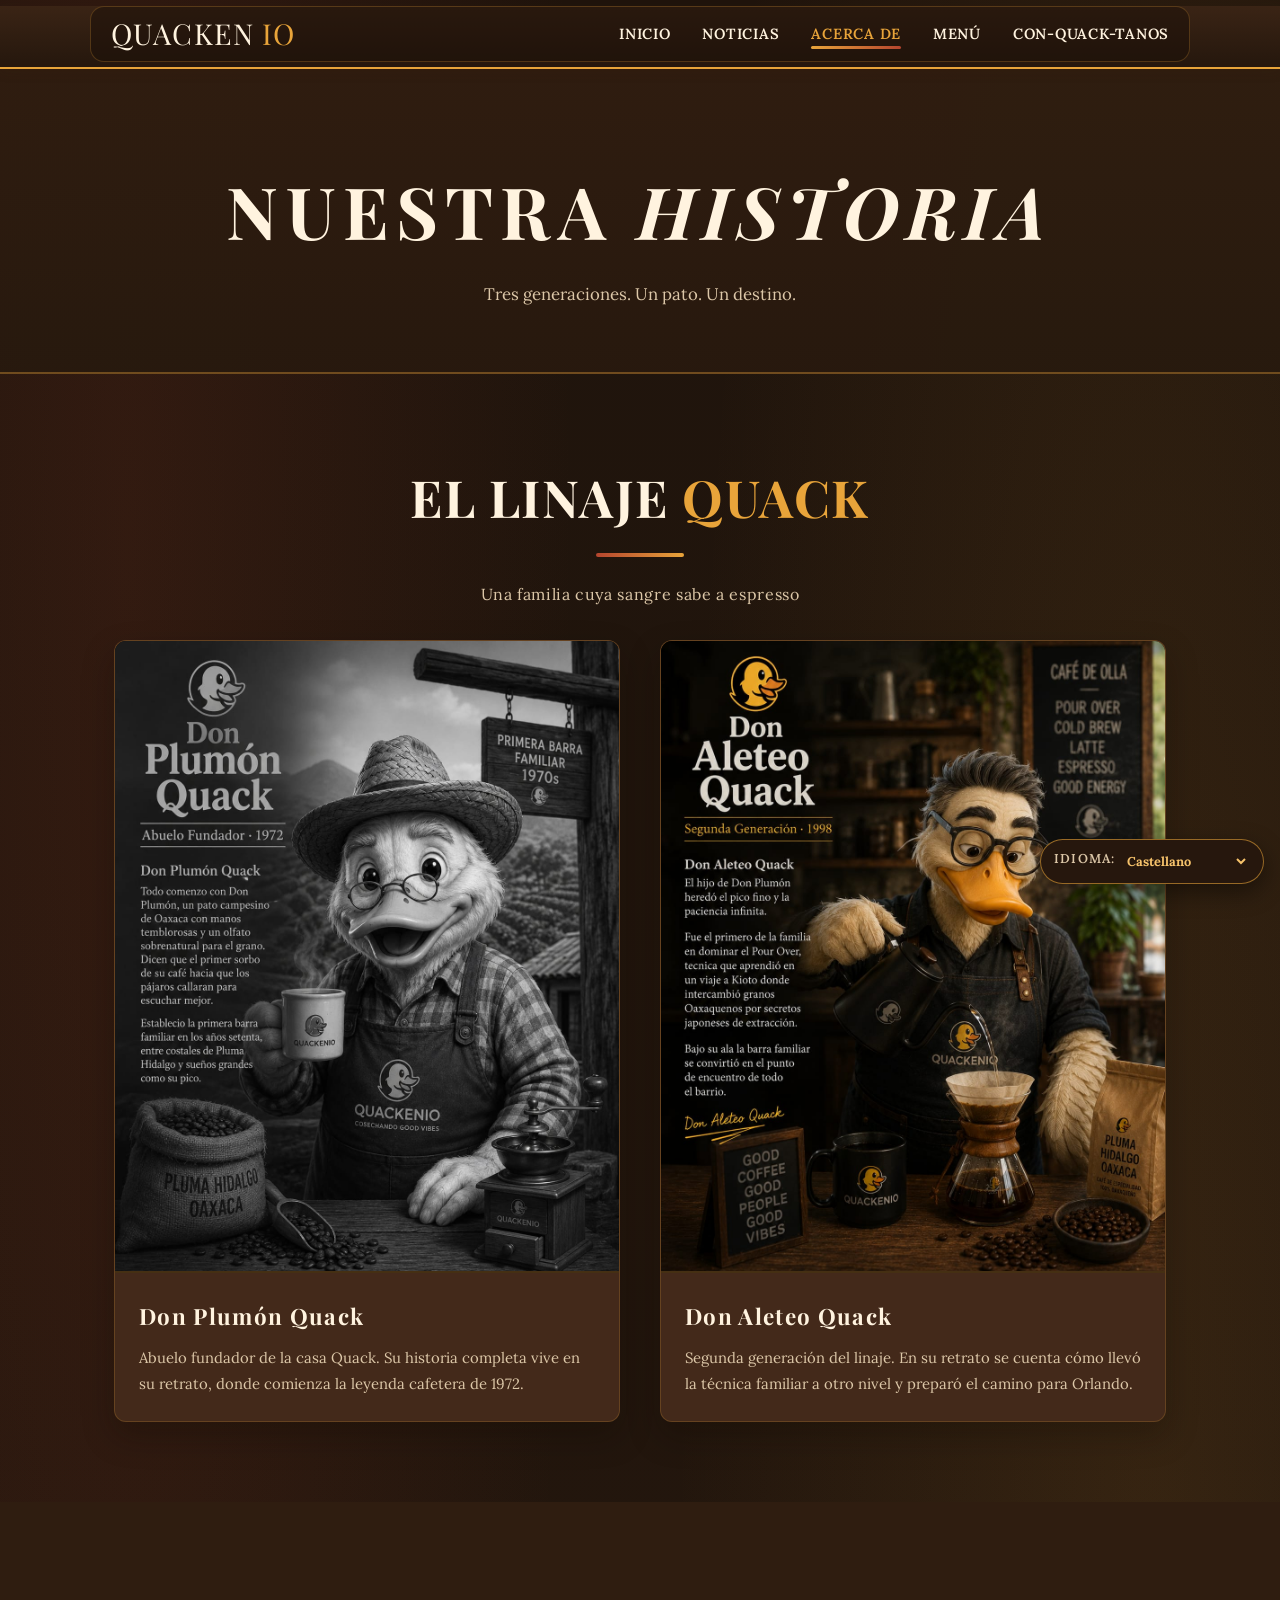
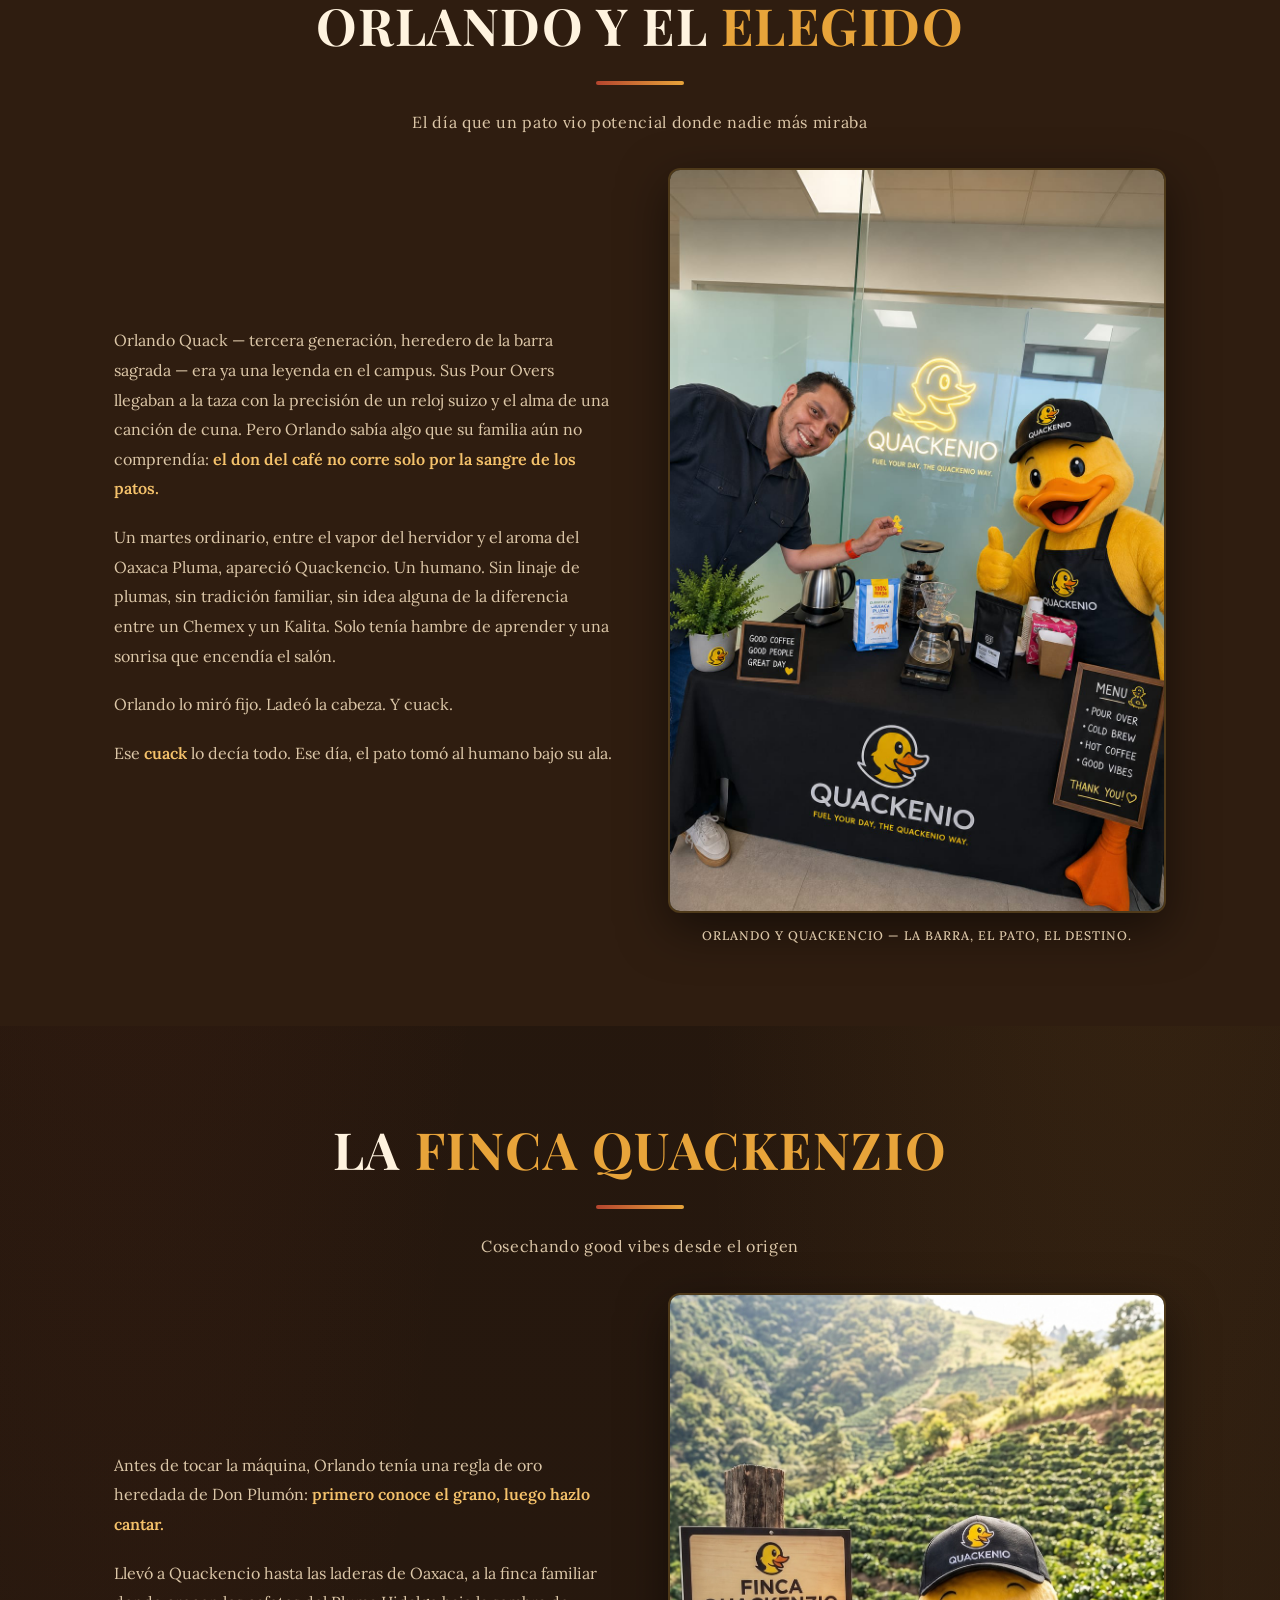
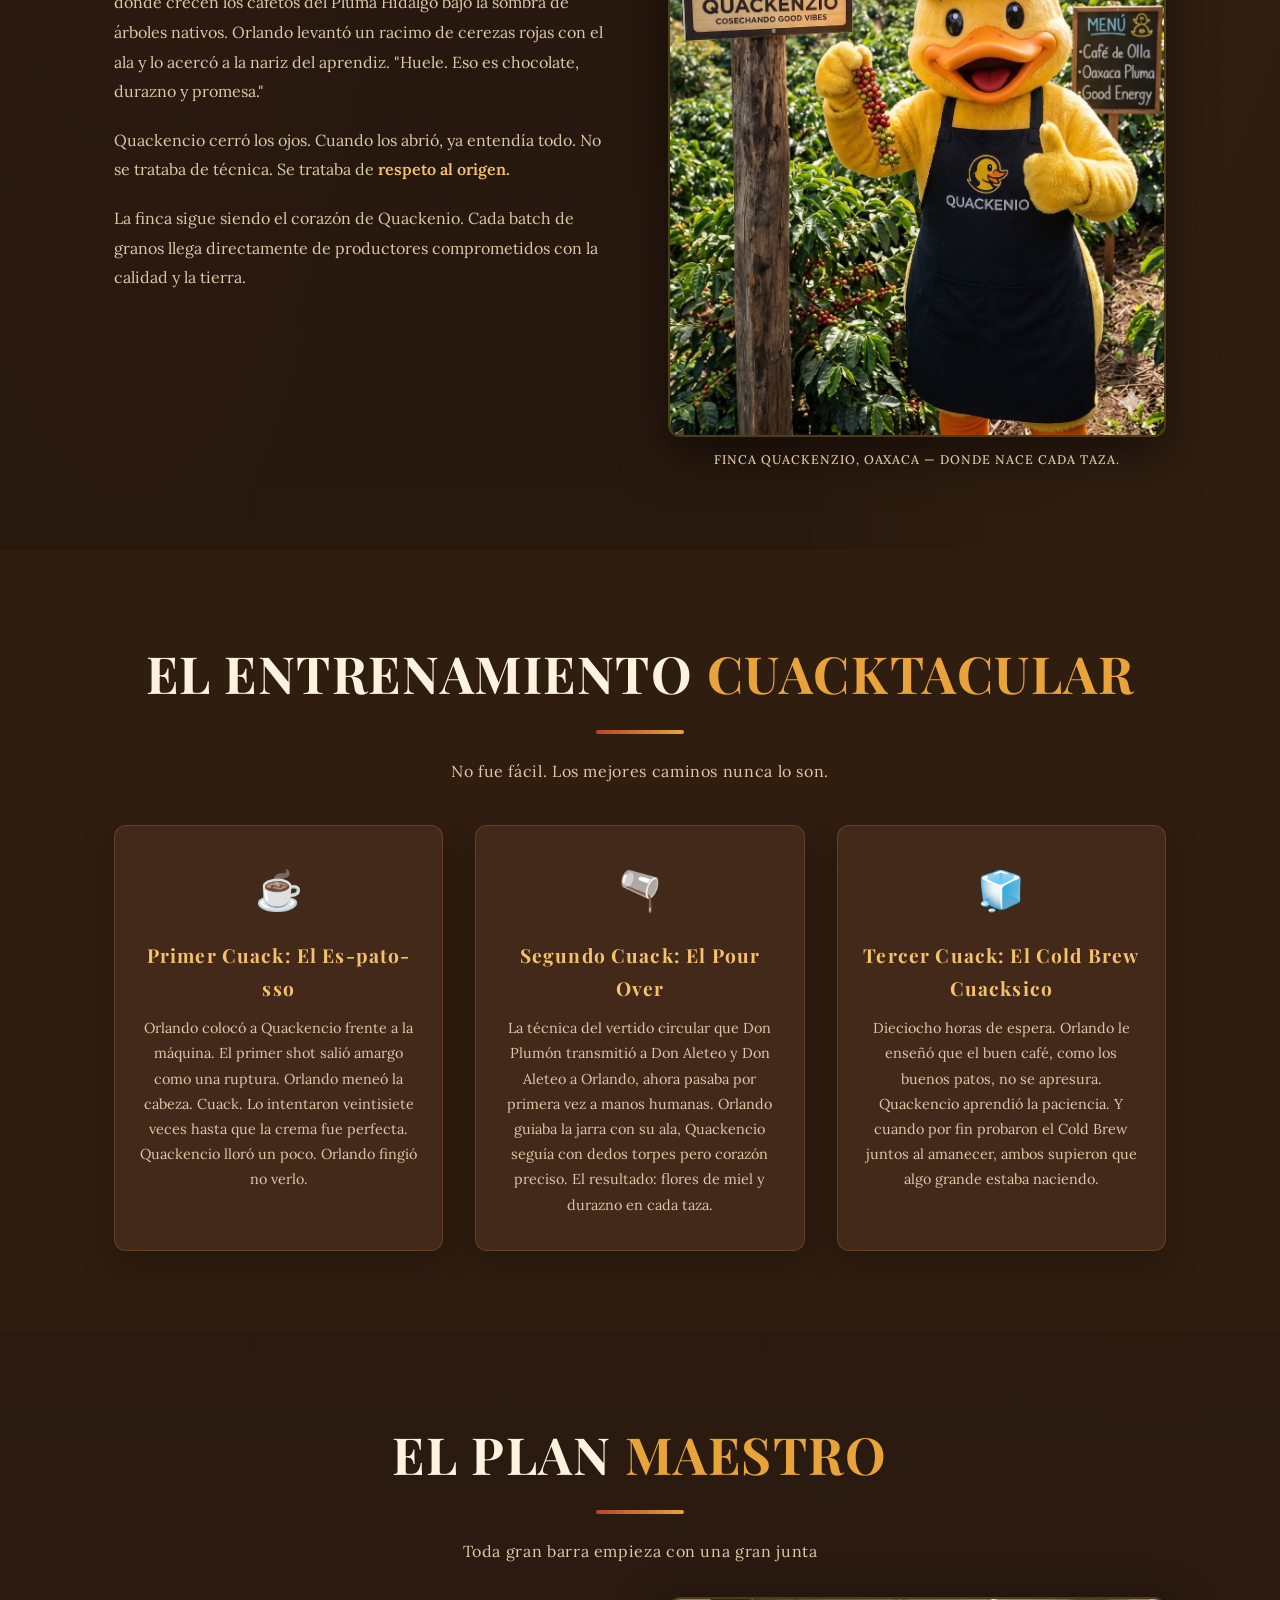
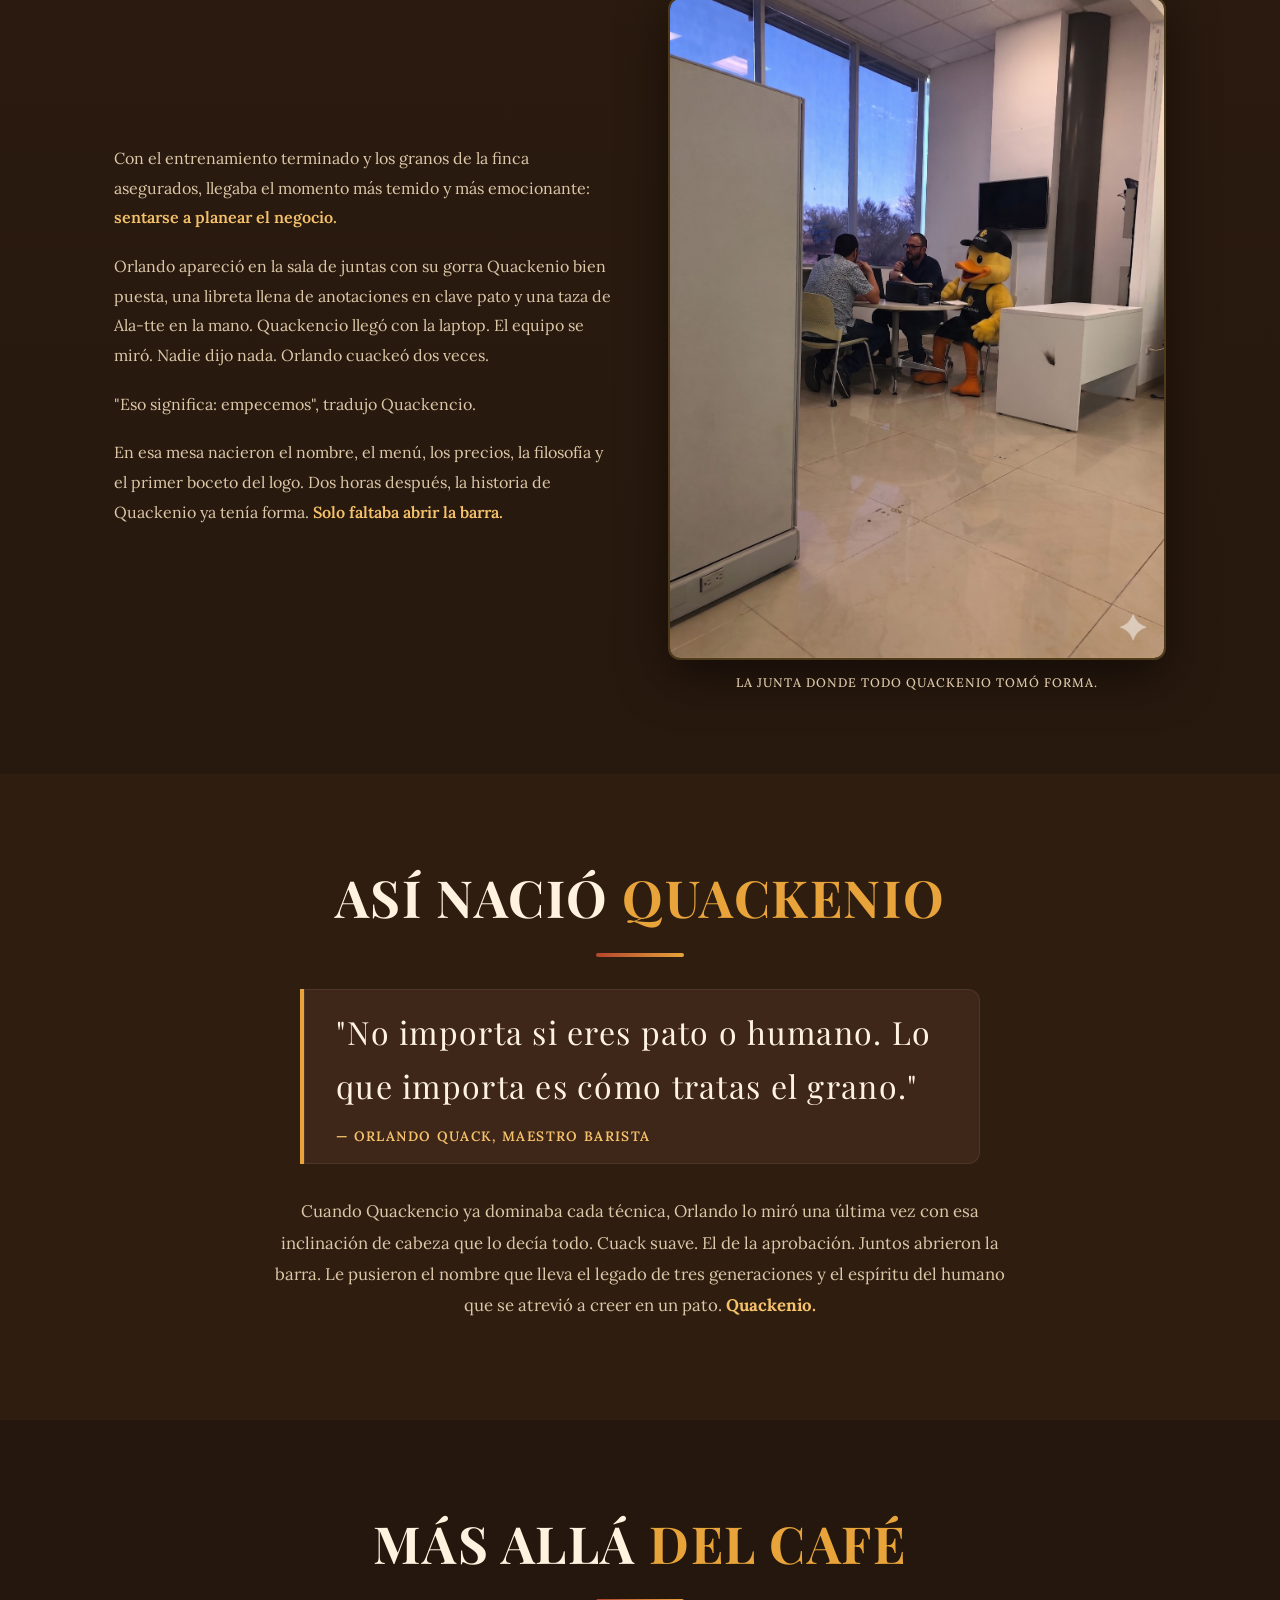
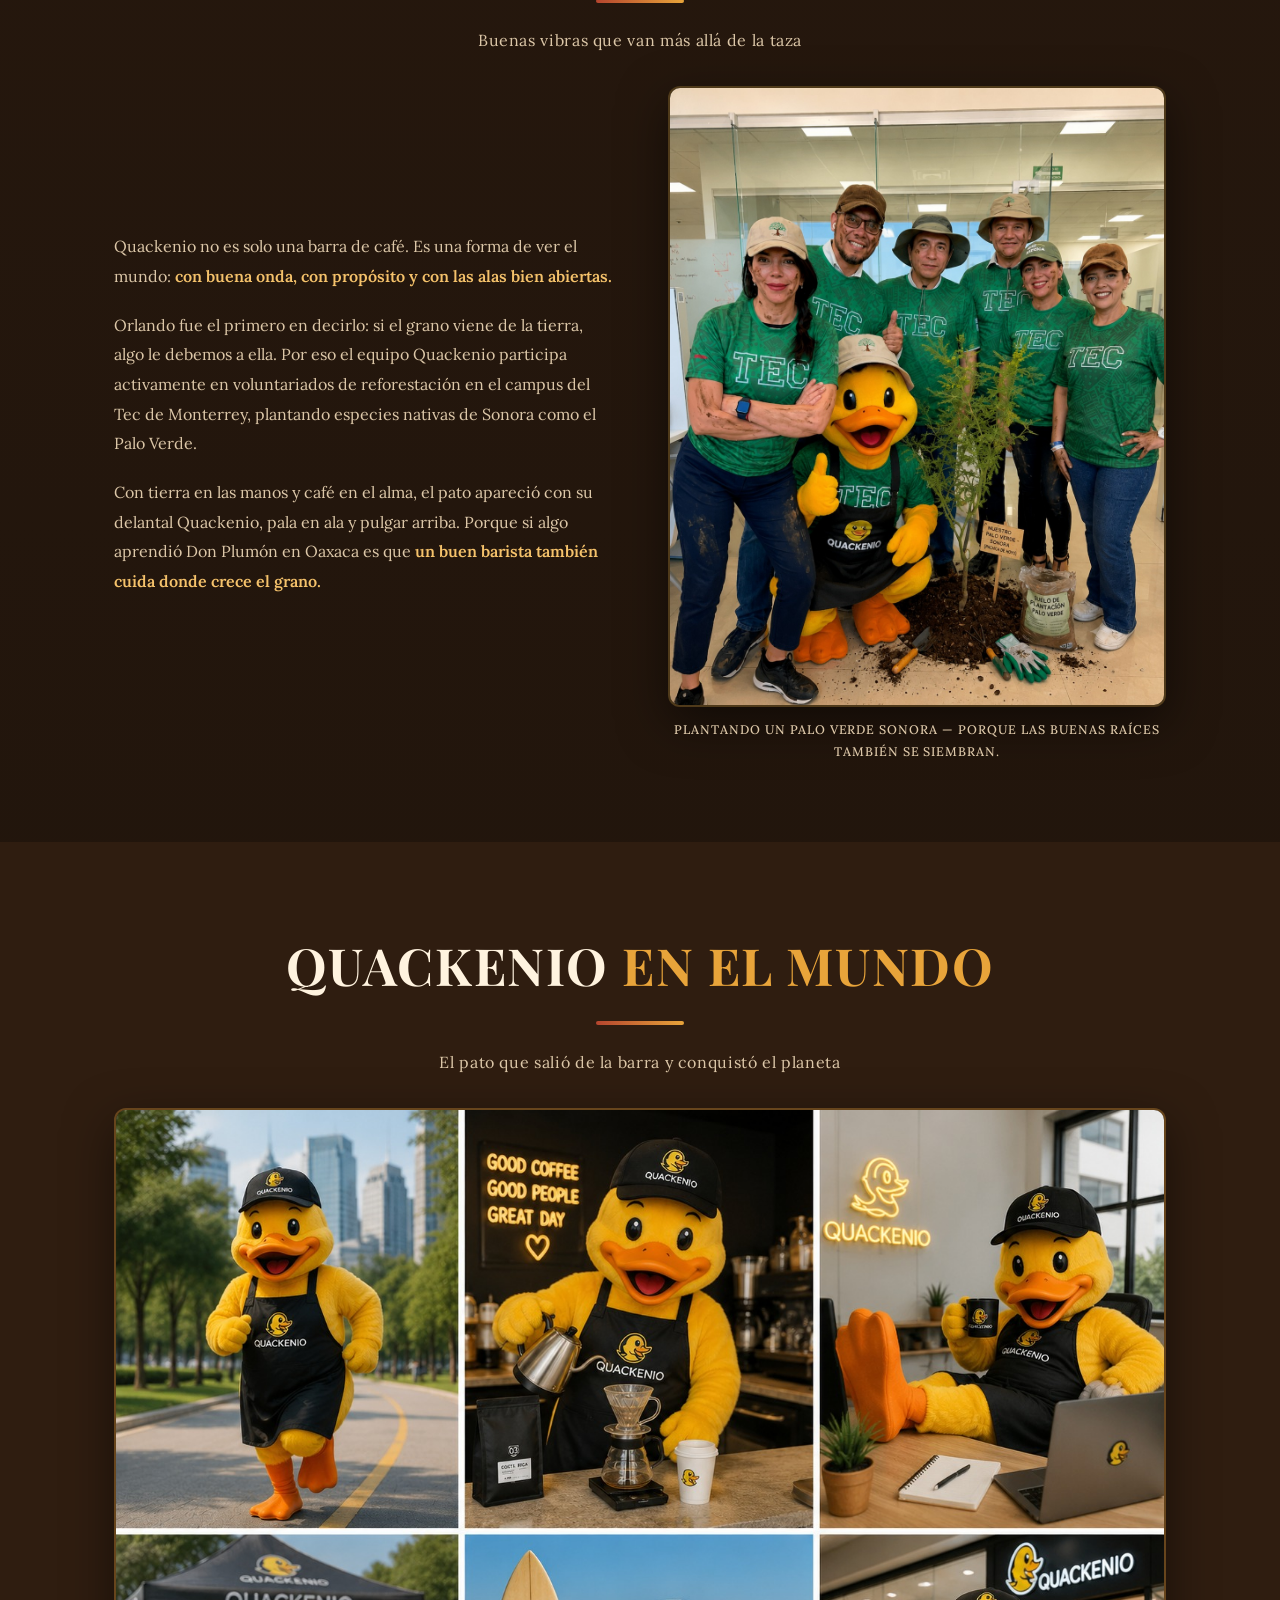
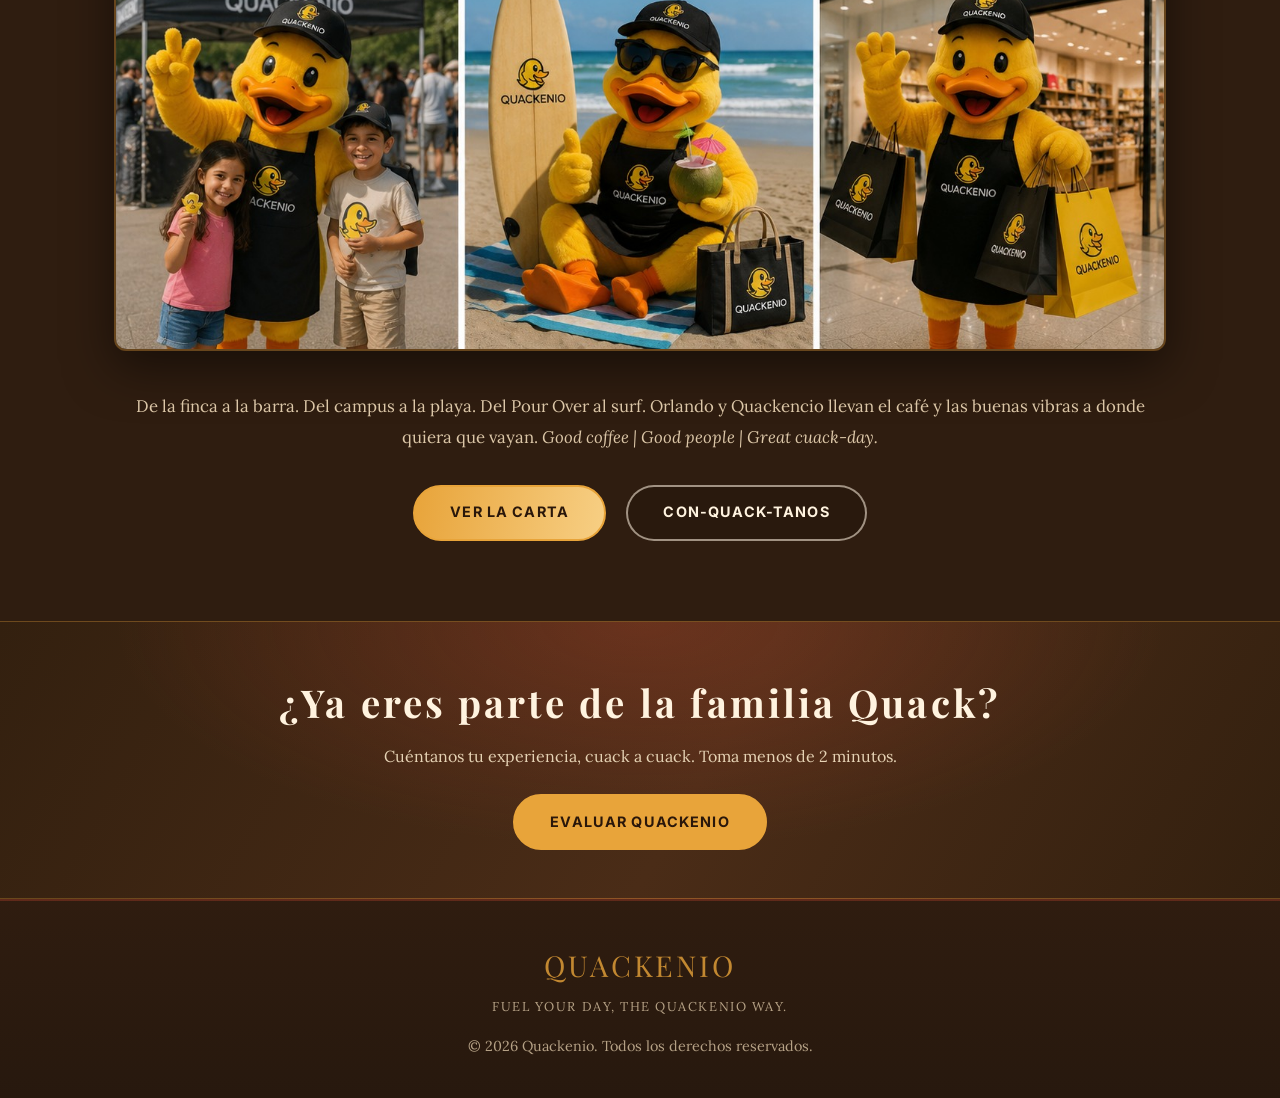
==== commit 011f5f56: "nuevo tema de dia del pavo" ====
--- a/about.html
+++ b/about.html
@@ -11,7 +11,7 @@
     .reveal.revealed { opacity: 1; transform: translateY(0); }
   </style>
 </head>
-<body class="theme-halloween">
+<body class="theme-thanksgiving">
   <nav class="navbar" role="navigation" aria-label="Navegación principal">
     <div class="container">
       <a href="index.html" class="navbar-brand">QUACKEN<span>IO</span></a>
--- a/styles.css
+++ b/styles.css
@@ -1,4 +1,4 @@
-@import url('https://fonts.googleapis.com/css2?family=Bebas+Neue&family=Inter:wght@300;400;600;700&family=Cinzel:wght@500;700&family=Lora:wght@400;600;700&display=swap');
+@import url('https://fonts.googleapis.com/css2?family=Bebas+Neue&family=Inter:wght@300;400;600;700&family=Cinzel:wght@500;700&family=Playfair+Display:wght@600;700&family=Lora:wght@400;600;700&display=swap');
 
 /* ================================================
    QUACKENIO — Stylesheet
@@ -1710,469 +1710,470 @@
   }
 }
 
-/* ---------- Seasonal Theme: Halloween / Día de Muertos ---------- */
-.theme-halloween {
-  --black: #160f1b;
-  --dark: #24182b;
-  --dark-card: #32213a;
-  --yellow: #f4ad32;
-  --yellow-hover: #dc8d20;
-  --orange: #e86f3a;
+/* ---------- Seasonal Theme: Thanksgiving / Acción de Gracias ---------- */
+.theme-thanksgiving {
+  --black: #1f140c;
+  --dark: #2f1d10;
+  --dark-card: #43291a;
+  --yellow: #e8a43a;
+  --yellow-hover: #c98622;
+  --orange: #d2692a;
   --white: #fff3df;
-  --gray: #c9b9c8;
+  --gray: #d9c4a4;
   --light-bg: #fff0dc;
-  --navy: #29203a;
-  --navy-deep: #191321;
-
-  --bg: #160f1b;
-  --bg-section: #24182b;
-  --bg-alt: #1c1423;
+  --navy: #3a2415;
+  --navy-deep: #1a110a;
+
+  --bg: #1f140c;
+  --bg-section: #2f1d10;
+  --bg-alt: #271910;
   --text: #fff3df;
-  --text-muted: #c9b9c8;
-  --accent: #f4ad32;
-  --accent-2: #d14e83;
-  --shadow: rgba(11, 5, 16, 0.55);
-  --font-heading: 'Cinzel', 'Bebas Neue', serif;
+  --text-muted: #d9c4a4;
+  --accent: #e8a43a;
+  --accent-2: #b5452e;
+  --shadow: rgba(18, 9, 3, 0.55);
+  --font-heading: 'Playfair Display', 'Bebas Neue', serif;
   --font-body: 'Lora', 'Inter', serif;
 
   background:
-    radial-gradient(ellipse at 10% 6%, rgba(209, 78, 131, 0.12), transparent 28rem),
-    radial-gradient(ellipse at 90% 18%, rgba(244, 173, 50, 0.1), transparent 30rem),
-    linear-gradient(180deg, #160f1b 0%, #201526 52%, #170f1b 100%);
+    radial-gradient(ellipse at 10% 6%, rgba(181, 69, 46, 0.12), transparent 28rem),
+    radial-gradient(ellipse at 90% 18%, rgba(232, 164, 58, 0.1), transparent 30rem),
+    linear-gradient(180deg, #1f140c 0%, #2a1a0f 52%, #1c120a 100%);
   color: var(--text);
 }
 
-.theme-halloween .navbar {
-  background: linear-gradient(180deg, #2b1d35 0%, #1d1425 100%);
-  border-bottom: 2px solid #f4ad32;
-  box-shadow: 0 8px 24px rgba(12, 5, 17, 0.45);
-}
-
-.theme-halloween .navbar .container {
-  background: rgba(19, 12, 25, 0.52);
-  border: 1px solid rgba(244, 173, 50, 0.24);
+.theme-thanksgiving .navbar {
+  background: linear-gradient(180deg, #3a2415 0%, #25170d 100%);
+  border-bottom: 2px solid #e8a43a;
+  box-shadow: 0 8px 24px rgba(18, 9, 3, 0.45);
+}
+
+.theme-thanksgiving .navbar .container {
+  background: rgba(28, 17, 9, 0.52);
+  border: 1px solid rgba(232, 164, 58, 0.24);
   border-radius: 14px;
   margin: 0.35rem auto;
   height: 56px;
 }
 
-.theme-halloween .navbar-brand,
-.theme-halloween .nav-links a {
+.theme-thanksgiving .navbar-brand,
+.theme-thanksgiving .nav-links a {
   color: #fff3df;
 }
 
-.theme-halloween .navbar-brand span,
-.theme-halloween .nav-links a:hover,
-.theme-halloween .nav-links a.active {
-  color: #f4ad32;
-}
-
-.theme-halloween .nav-links a::after {
-  background: linear-gradient(90deg, #f4ad32, #d14e83);
-}
-
-.theme-halloween .hamburger span {
-  background: #f4ad32;
-}
-
-.theme-halloween .hero {
+.theme-thanksgiving .navbar-brand span,
+.theme-thanksgiving .nav-links a:hover,
+.theme-thanksgiving .nav-links a.active {
+  color: #e8a43a;
+}
+
+.theme-thanksgiving .nav-links a::after {
+  background: linear-gradient(90deg, #e8a43a, #b5452e);
+}
+
+.theme-thanksgiving .hamburger span {
+  background: #e8a43a;
+}
+
+.theme-thanksgiving .hero {
   padding: 7rem 1.5rem 7.25rem;
   background:
-    linear-gradient(180deg, rgba(19, 12, 25, 0.5), rgba(19, 12, 25, 0.8)),
-    url('images/background_halloween.jpg') center 60% / cover no-repeat;
+    linear-gradient(180deg, rgba(28, 17, 9, 0.5), rgba(28, 17, 9, 0.8)),
+    url('./images/background_thanksgiving.jpg') center 60% / cover no-repeat,
+    linear-gradient(135deg, #5a2d12 0%, #8a4a1a 45%, #4a2410 100%);
   color: #fff3df;
 }
 
-.theme-halloween .hero::before {
+.theme-thanksgiving .hero::before {
   background:
-    radial-gradient(circle at 50% 35%, rgba(244, 173, 50, 0.24), transparent 42%),
-    radial-gradient(circle at 50% 50%, rgba(209, 78, 131, 0.16), transparent 66%);
-}
-
-.theme-halloween .hero::after {
+    radial-gradient(circle at 50% 35%, rgba(232, 164, 58, 0.24), transparent 42%),
+    radial-gradient(circle at 50% 50%, rgba(181, 69, 46, 0.16), transparent 66%);
+}
+
+.theme-thanksgiving .hero::after {
   content: '';
   position: absolute;
   inset: auto 0 -1px;
   height: 42px;
   background:
-    linear-gradient(135deg, transparent 25%, #24182b 25%) 0 0 / 36px 36px repeat-x,
-    linear-gradient(225deg, transparent 25%, #24182b 25%) 18px 0 / 36px 36px repeat-x,
-    linear-gradient(#24182b, #24182b) 0 18px / 100% 24px no-repeat;
+    linear-gradient(135deg, transparent 25%, #2f1d10 25%) 0 0 / 36px 36px repeat-x,
+    linear-gradient(225deg, transparent 25%, #2f1d10 25%) 18px 0 / 36px 36px repeat-x,
+    linear-gradient(#2f1d10, #2f1d10) 0 18px / 100% 24px no-repeat;
   pointer-events: none;
 }
 
-.theme-halloween .hero-eyebrow {
-  color: #ffc45a;
-  text-shadow: 0 2px 14px rgba(244, 173, 50, 0.35);
-}
-
-.theme-halloween .hero h1 {
+.theme-thanksgiving .hero-eyebrow {
+  color: #f5c26b;
+  text-shadow: 0 2px 14px rgba(232, 164, 58, 0.35);
+}
+
+.theme-thanksgiving .hero h1 {
   color: #fff3df;
   text-shadow: 0 7px 24px rgba(0, 0, 0, 0.55);
 }
 
-.theme-halloween .hero h1 em {
-  color: #f4ad32;
-  text-shadow: 0 0 28px rgba(244, 173, 50, 0.4);
-}
-
-.theme-halloween .hero-tagline {
+.theme-thanksgiving .hero h1 em {
+  color: #e8a43a;
+  text-shadow: 0 0 28px rgba(232, 164, 58, 0.4);
+}
+
+.theme-thanksgiving .hero-tagline {
   color: #f4dcbf;
 }
 
-.theme-halloween .section-title {
+.theme-thanksgiving .section-title {
   color: #fff3df;
 }
 
-.theme-halloween .section-title em {
-  color: #f4ad32;
-}
-
-.theme-halloween .section-subtitle {
-  color: #d4c2d1;
-}
-
-.theme-halloween .section-divider {
+.theme-thanksgiving .section-title em {
+  color: #e8a43a;
+}
+
+.theme-thanksgiving .section-subtitle {
+  color: #dcc7a8;
+}
+
+.theme-thanksgiving .section-divider {
   width: 88px;
   height: 4px;
-  background: linear-gradient(90deg, #d14e83, #f4ad32);
-}
-
-.theme-halloween .btn {
+  background: linear-gradient(90deg, #b5452e, #e8a43a);
+}
+
+.theme-thanksgiving .btn {
   border-radius: 999px;
 }
 
-.theme-halloween .btn-primary {
-  background: linear-gradient(100deg, #f4ad32, #ffd06b);
-  border-color: #f4ad32;
-  color: #211427;
-}
-
-.theme-halloween .btn-primary:hover {
-  background: linear-gradient(100deg, #dc8d20, #f4ad32);
-  border-color: #dc8d20;
-  box-shadow: 0 9px 24px rgba(244, 173, 50, 0.3);
-}
-
-.theme-halloween .btn-outline {
-  background: rgba(27, 17, 34, 0.55);
+.theme-thanksgiving .btn-primary {
+  background: linear-gradient(100deg, #e8a43a, #f7cf84);
+  border-color: #e8a43a;
+  color: #2a170a;
+}
+
+.theme-thanksgiving .btn-primary:hover {
+  background: linear-gradient(100deg, #c98622, #e8a43a);
+  border-color: #c98622;
+  box-shadow: 0 9px 24px rgba(232, 164, 58, 0.3);
+}
+
+.theme-thanksgiving .btn-outline {
+  background: rgba(38, 23, 12, 0.55);
   border-color: rgba(255, 243, 223, 0.56);
   color: #fff3df;
 }
 
-.theme-halloween .btn-outline:hover {
-  background: rgba(209, 78, 131, 0.2);
-  border-color: #f4ad32;
-}
-
-.theme-halloween .about,
-.theme-halloween .news-section,
-.theme-halloween .news-archive,
-.theme-halloween .menu-section,
-.theme-halloween .menu-section:nth-child(even),
-.theme-halloween .page-hero,
-.theme-halloween footer {
-  background: linear-gradient(180deg, rgba(36, 24, 43, 0.98), rgba(27, 18, 34, 0.98));
-}
-
-.theme-halloween .specialties {
-  background: rgba(22, 15, 27, 0.96);
-}
-
-.theme-halloween .page-hero {
-  border-bottom: 2px solid rgba(244, 173, 50, 0.35);
-}
-
-.theme-halloween .page-hero p {
-  color: #d4c2d1;
-}
-
-.theme-halloween .about-text p,
-.theme-halloween .news-content p,
-.theme-halloween .info-block p,
-.theme-halloween .story-text p,
-.theme-halloween .training-step p,
-.theme-halloween .story-closing,
-.theme-halloween .menu-item-info p,
-.theme-halloween .hours-grid,
-.theme-halloween .gallery-caption,
-.theme-halloween .founder-caption p,
-.theme-halloween .card-body p {
-  color: #d4c2d1;
-}
-
-.theme-halloween .about-text strong,
-.theme-halloween .story-text em,
-.theme-halloween .story-closing strong {
-  color: #ffc45a;
-}
-
-.theme-halloween .about-image,
-.theme-halloween .contact-form-wrapper,
-.theme-halloween .news-post-card,
-.theme-halloween .news-card,
-.theme-halloween .menu-item,
-.theme-halloween .founder-card,
-.theme-halloween .training-step {
-  background: #30213a;
-  border: 1px solid rgba(244, 173, 50, 0.2);
-  box-shadow: 0 14px 32px rgba(10, 4, 14, 0.3);
-}
-
-.theme-halloween .about-image {
-  border-color: rgba(244, 173, 50, 0.38);
-}
-
-.theme-halloween .about-image-placeholder,
-.theme-halloween .card-icon {
-  background: linear-gradient(145deg, #36243d, #25192f);
-}
-
-.theme-halloween .cards-grid {
+.theme-thanksgiving .btn-outline:hover {
+  background: rgba(181, 69, 46, 0.2);
+  border-color: #e8a43a;
+}
+
+.theme-thanksgiving .about,
+.theme-thanksgiving .news-section,
+.theme-thanksgiving .news-archive,
+.theme-thanksgiving .menu-section,
+.theme-thanksgiving .menu-section:nth-child(even),
+.theme-thanksgiving .page-hero,
+.theme-thanksgiving footer {
+  background: linear-gradient(180deg, rgba(47, 29, 16, 0.98), rgba(39, 25, 14, 0.98));
+}
+
+.theme-thanksgiving .specialties {
+  background: rgba(31, 20, 12, 0.96);
+}
+
+.theme-thanksgiving .page-hero {
+  border-bottom: 2px solid rgba(232, 164, 58, 0.35);
+}
+
+.theme-thanksgiving .page-hero p {
+  color: #dcc7a8;
+}
+
+.theme-thanksgiving .about-text p,
+.theme-thanksgiving .news-content p,
+.theme-thanksgiving .info-block p,
+.theme-thanksgiving .story-text p,
+.theme-thanksgiving .training-step p,
+.theme-thanksgiving .story-closing,
+.theme-thanksgiving .menu-item-info p,
+.theme-thanksgiving .hours-grid,
+.theme-thanksgiving .gallery-caption,
+.theme-thanksgiving .founder-caption p,
+.theme-thanksgiving .card-body p {
+  color: #dcc7a8;
+}
+
+.theme-thanksgiving .about-text strong,
+.theme-thanksgiving .story-text em,
+.theme-thanksgiving .story-closing strong {
+  color: #f5c26b;
+}
+
+.theme-thanksgiving .about-image,
+.theme-thanksgiving .contact-form-wrapper,
+.theme-thanksgiving .news-post-card,
+.theme-thanksgiving .news-card,
+.theme-thanksgiving .menu-item,
+.theme-thanksgiving .founder-card,
+.theme-thanksgiving .training-step {
+  background: #43291a;
+  border: 1px solid rgba(232, 164, 58, 0.2);
+  box-shadow: 0 14px 32px rgba(18, 9, 3, 0.3);
+}
+
+.theme-thanksgiving .about-image {
+  border-color: rgba(232, 164, 58, 0.38);
+}
+
+.theme-thanksgiving .about-image-placeholder,
+.theme-thanksgiving .card-icon {
+  background: linear-gradient(145deg, #4a2f1c, #33200f);
+}
+
+.theme-thanksgiving .cards-grid {
   gap: 2rem;
 }
 
-.theme-halloween .card {
-  background: #30213a;
-  border: 1px solid rgba(244, 173, 50, 0.22);
+.theme-thanksgiving .card {
+  background: #43291a;
+  border: 1px solid rgba(232, 164, 58, 0.22);
   border-radius: 16px;
 }
 
-.theme-halloween .card:hover,
-.theme-halloween .training-step:hover {
-  border-color: #f4ad32;
-  box-shadow: 0 16px 34px rgba(10, 4, 14, 0.42);
-}
-
-.theme-halloween .card-icon {
-  border-bottom: 1px solid rgba(244, 173, 50, 0.16);
-}
-
-.theme-halloween .card-body h3,
-.theme-halloween .news-content h3,
-.theme-halloween .contact-info h2,
-.theme-halloween .category-header h2,
-.theme-halloween .founder-caption h3,
-.theme-halloween .training-step h3 {
+.theme-thanksgiving .card:hover,
+.theme-thanksgiving .training-step:hover {
+  border-color: #e8a43a;
+  box-shadow: 0 16px 34px rgba(18, 9, 3, 0.42);
+}
+
+.theme-thanksgiving .card-icon {
+  border-bottom: 1px solid rgba(232, 164, 58, 0.16);
+}
+
+.theme-thanksgiving .card-body h3,
+.theme-thanksgiving .news-content h3,
+.theme-thanksgiving .contact-info h2,
+.theme-thanksgiving .category-header h2,
+.theme-thanksgiving .founder-caption h3,
+.theme-thanksgiving .training-step h3 {
   color: #fff3df;
 }
 
-.theme-halloween .news-post-card,
-.theme-halloween .news-card {
-  border-color: rgba(209, 78, 131, 0.24);
-}
-
-.theme-halloween .news-post-card:hover,
-.theme-halloween .news-card:hover {
-  border-color: #f4ad32;
-  box-shadow: 0 16px 42px rgba(10, 4, 14, 0.45);
-}
-
-.theme-halloween .news-media-wrap,
-.theme-halloween .gallery-panel,
-.theme-halloween .founder-portrait-wrap {
-  background: #1a1221;
-  border-color: rgba(244, 173, 50, 0.2);
-}
-
-.theme-halloween .news-meta,
-.theme-halloween .info-block h3,
-.theme-halloween .menu-item-price,
-.theme-halloween .founder-img-placeholder small,
-.theme-halloween .training-step h3 {
-  color: #ffc45a;
-}
-
-.theme-halloween .category-header {
-  border-bottom-color: rgba(244, 173, 50, 0.24);
-}
-
-.theme-halloween .menu-item {
+.theme-thanksgiving .news-post-card,
+.theme-thanksgiving .news-card {
+  border-color: rgba(181, 69, 46, 0.24);
+}
+
+.theme-thanksgiving .news-post-card:hover,
+.theme-thanksgiving .news-card:hover {
+  border-color: #e8a43a;
+  box-shadow: 0 16px 42px rgba(18, 9, 3, 0.45);
+}
+
+.theme-thanksgiving .news-media-wrap,
+.theme-thanksgiving .gallery-panel,
+.theme-thanksgiving .founder-portrait-wrap {
+  background: #1c120a;
+  border-color: rgba(232, 164, 58, 0.2);
+}
+
+.theme-thanksgiving .news-meta,
+.theme-thanksgiving .info-block h3,
+.theme-thanksgiving .menu-item-price,
+.theme-thanksgiving .founder-img-placeholder small,
+.theme-thanksgiving .training-step h3 {
+  color: #f5c26b;
+}
+
+.theme-thanksgiving .category-header {
+  border-bottom-color: rgba(232, 164, 58, 0.24);
+}
+
+.theme-thanksgiving .menu-item {
   border-color: rgba(255, 243, 223, 0.1);
 }
 
-.theme-halloween .menu-item:hover {
-  border-color: rgba(244, 173, 50, 0.55);
-}
-
-.theme-halloween .contact-form-wrapper {
-  border-color: rgba(209, 78, 131, 0.28);
-}
-
-.theme-halloween label {
-  color: #d4c2d1;
-}
-
-.theme-halloween input[type="text"],
-.theme-halloween input[type="email"],
-.theme-halloween textarea {
-  background: #21172a;
+.theme-thanksgiving .menu-item:hover {
+  border-color: rgba(232, 164, 58, 0.55);
+}
+
+.theme-thanksgiving .contact-form-wrapper {
+  border-color: rgba(181, 69, 46, 0.28);
+}
+
+.theme-thanksgiving label {
+  color: #dcc7a8;
+}
+
+.theme-thanksgiving input[type="text"],
+.theme-thanksgiving input[type="email"],
+.theme-thanksgiving textarea {
+  background: #26170d;
   border-color: rgba(255, 243, 223, 0.16);
   color: #fff3df;
 }
 
-.theme-halloween input[type="text"]:focus,
-.theme-halloween input[type="email"]:focus,
-.theme-halloween textarea:focus {
-  border-color: #f4ad32;
-  box-shadow: 0 0 0 3px rgba(244, 173, 50, 0.18);
-}
-
-.theme-halloween input::placeholder,
-.theme-halloween textarea::placeholder {
-  color: rgba(201, 185, 200, 0.68);
-}
-
-.theme-halloween .form-submit {
-  background: #f4ad32;
-  border-color: #f4ad32;
-  color: #211427;
-}
-
-.theme-halloween .form-submit:hover {
-  background: #dc8d20;
-  border-color: #dc8d20;
-}
-
-.theme-halloween .eval-banner {
+.theme-thanksgiving input[type="text"]:focus,
+.theme-thanksgiving input[type="email"]:focus,
+.theme-thanksgiving textarea:focus {
+  border-color: #e8a43a;
+  box-shadow: 0 0 0 3px rgba(232, 164, 58, 0.18);
+}
+
+.theme-thanksgiving input::placeholder,
+.theme-thanksgiving textarea::placeholder {
+  color: rgba(217, 196, 164, 0.68);
+}
+
+.theme-thanksgiving .form-submit {
+  background: #e8a43a;
+  border-color: #e8a43a;
+  color: #2a170a;
+}
+
+.theme-thanksgiving .form-submit:hover {
+  background: #c98622;
+  border-color: #c98622;
+}
+
+.theme-thanksgiving .eval-banner {
   background:
-    radial-gradient(ellipse at 50% 0%, rgba(209, 78, 131, 0.32), transparent 58%),
-    linear-gradient(120deg, #281a34, #38213b 55%, #281a34);
+    radial-gradient(ellipse at 50% 0%, rgba(181, 69, 46, 0.32), transparent 58%),
+    linear-gradient(120deg, #33200f, #4a2c17 55%, #33200f);
   color: #fff3df;
-  border-top: 1px solid rgba(244, 173, 50, 0.3);
-  border-bottom: 1px solid rgba(244, 173, 50, 0.3);
-}
-
-.theme-halloween .eval-banner p {
-  color: #e0cedb;
+  border-top: 1px solid rgba(232, 164, 58, 0.3);
+  border-bottom: 1px solid rgba(232, 164, 58, 0.3);
+}
+
+.theme-thanksgiving .eval-banner p {
+  color: #e6d3b5;
   opacity: 1;
 }
 
-.theme-halloween .btn-dark {
-  background: #f4ad32;
-  border-color: #f4ad32;
-  color: #211427;
-}
-
-.theme-halloween .btn-dark:hover {
-  background: #dc8d20;
-  border-color: #dc8d20;
-}
-
-.theme-halloween footer {
-  border-top: 2px solid rgba(209, 78, 131, 0.4);
-}
-
-.theme-halloween footer .footer-brand {
-  color: #f4ad32;
-}
-
-.theme-halloween footer .footer-tagline,
-.theme-halloween footer p {
-  color: #c9b9c8;
-}
-
-.theme-halloween .story-quote {
-  background: rgba(49, 31, 58, 0.82);
-  border-left-color: #f4ad32;
-}
-
-.theme-halloween .story-quote cite {
-  color: #ffc45a;
-}
-
-.theme-halloween .story-img,
-.theme-halloween .social-collage {
-  border-color: rgba(244, 173, 50, 0.3);
-}
-
-.theme-halloween .story-img-caption {
-  color: #d4c2d1;
-}
-
-.theme-halloween .founder-img-placeholder {
-  background: linear-gradient(135deg, #24182b, #34243a);
-  border-bottom-color: rgba(244, 173, 50, 0.3);
-}
-
-.theme-halloween .founder-img-placeholder p {
+.theme-thanksgiving .btn-dark {
+  background: #e8a43a;
+  border-color: #e8a43a;
+  color: #2a170a;
+}
+
+.theme-thanksgiving .btn-dark:hover {
+  background: #c98622;
+  border-color: #c98622;
+}
+
+.theme-thanksgiving footer {
+  border-top: 2px solid rgba(181, 69, 46, 0.4);
+}
+
+.theme-thanksgiving footer .footer-brand {
+  color: #e8a43a;
+}
+
+.theme-thanksgiving footer .footer-tagline,
+.theme-thanksgiving footer p {
+  color: #d9c4a4;
+}
+
+.theme-thanksgiving .story-quote {
+  background: rgba(67, 41, 26, 0.82);
+  border-left-color: #e8a43a;
+}
+
+.theme-thanksgiving .story-quote cite {
+  color: #f5c26b;
+}
+
+.theme-thanksgiving .story-img,
+.theme-thanksgiving .social-collage {
+  border-color: rgba(232, 164, 58, 0.3);
+}
+
+.theme-thanksgiving .story-img-caption {
+  color: #dcc7a8;
+}
+
+.theme-thanksgiving .founder-img-placeholder {
+  background: linear-gradient(135deg, #2f1d10, #4a2f1c);
+  border-bottom-color: rgba(232, 164, 58, 0.3);
+}
+
+.theme-thanksgiving .founder-img-placeholder p {
   color: #fff3df;
 }
 
-.theme-halloween .gallery-panel {
-  border-color: rgba(244, 173, 50, 0.35);
-}
-
-.theme-halloween .gallery-backdrop {
-  background: rgba(11, 5, 16, 0.88);
-}
-
-.theme-halloween .gallery-close,
-.theme-halloween .gallery-btn {
-  color: #ffc45a;
-}
-
-.theme-halloween .gallery-btn {
-  border-color: rgba(244, 173, 50, 0.4);
-  background: #24182b;
-}
-
-.theme-halloween .gallery-btn:hover {
-  background: rgba(209, 78, 131, 0.2);
-}
-
-.theme-halloween .news-empty {
-  background: rgba(209, 78, 131, 0.08);
-  border-color: rgba(244, 173, 50, 0.4);
-  color: #d4c2d1;
-}
-
-.theme-halloween .duck-runner:focus-visible {
-  outline-color: #f4ad32;
-}
-
-.theme-halloween .duck-runner-duck {
-  background: #f4ad32;
-  border-color: #24182b;
-}
-
-.theme-halloween .duck-runner-duck::before {
-  background: #ffc45a;
-  border-color: #24182b;
-}
-
-.theme-halloween .duck-runner-duck::after,
-.theme-halloween .duck-runner-leg::after {
-  background: #e86f3a;
-}
-
-.theme-halloween .duck-runner-eye,
-.theme-halloween .duck-runner-leg {
-  background: #24182b;
-}
-
-.theme-halloween .duck-runner-wing {
-  border-color: rgba(36, 24, 43, 0.72);
-}
-
-.theme-halloween .quack-language-toggle {
-  border-color: rgba(244, 173, 50, 0.58);
-  background: #21172a;
-  color: #ffc45a;
-}
-
-.theme-halloween .quack-language-toggle[aria-pressed="true"] {
-  background: #f4ad32;
-  color: #211427;
-}
-
-.theme-halloween :is(a, button, input, textarea):focus-visible {
-  outline: 3px solid #f4ad32;
+.theme-thanksgiving .gallery-panel {
+  border-color: rgba(232, 164, 58, 0.35);
+}
+
+.theme-thanksgiving .gallery-backdrop {
+  background: rgba(18, 9, 3, 0.88);
+}
+
+.theme-thanksgiving .gallery-close,
+.theme-thanksgiving .gallery-btn {
+  color: #f5c26b;
+}
+
+.theme-thanksgiving .gallery-btn {
+  border-color: rgba(232, 164, 58, 0.4);
+  background: #2f1d10;
+}
+
+.theme-thanksgiving .gallery-btn:hover {
+  background: rgba(181, 69, 46, 0.2);
+}
+
+.theme-thanksgiving .news-empty {
+  background: rgba(181, 69, 46, 0.08);
+  border-color: rgba(232, 164, 58, 0.4);
+  color: #dcc7a8;
+}
+
+.theme-thanksgiving .duck-runner:focus-visible {
+  outline-color: #e8a43a;
+}
+
+.theme-thanksgiving .duck-runner-duck {
+  background: #e8a43a;
+  border-color: #2f1d10;
+}
+
+.theme-thanksgiving .duck-runner-duck::before {
+  background: #f5c26b;
+  border-color: #2f1d10;
+}
+
+.theme-thanksgiving .duck-runner-duck::after,
+.theme-thanksgiving .duck-runner-leg::after {
+  background: #d2692a;
+}
+
+.theme-thanksgiving .duck-runner-eye,
+.theme-thanksgiving .duck-runner-leg {
+  background: #2f1d10;
+}
+
+.theme-thanksgiving .duck-runner-wing {
+  border-color: rgba(47, 29, 16, 0.72);
+}
+
+.theme-thanksgiving .quack-language-control {
+  border-color: rgba(232, 164, 58, 0.58);
+  background: #26170d;
+  color: #f5c26b;
+}
+
+.theme-thanksgiving .quack-language-control option {
+  background: #26170d;
+  color: #f5c26b;
+}
+
+.theme-thanksgiving :is(a, button, input, textarea):focus-visible {
+  outline: 3px solid #e8a43a;
   outline-offset: 3px;
 }
 
 @media (max-width: 768px) {
-  .theme-halloween .navbar .container {
+  .theme-thanksgiving .navbar .container {
     border-radius: 0;
     margin: 0;
     height: 64px;
@@ -2180,26 +2181,26 @@
     border: 0;
   }
 
-  .theme-halloween .nav-links {
-    background: rgba(36, 24, 43, 0.98);
-    border-top: 2px solid rgba(244, 173, 50, 0.36);
+  .theme-thanksgiving .nav-links {
+    background: rgba(47, 29, 16, 0.98);
+    border-top: 2px solid rgba(232, 164, 58, 0.36);
   }
 
-  .theme-halloween .hero {
+  .theme-thanksgiving .hero {
     padding: 5.2rem 1.1rem 5.8rem;
   }
 
-  .theme-halloween .contact-grid {
+  .theme-thanksgiving .contact-grid {
     grid-template-columns: minmax(0, 1fr);
   }
 }
 
 @media (max-width: 480px) {
-  .theme-halloween .section-title {
+  .theme-thanksgiving .section-title {
     font-size: clamp(1.65rem, 7vw, 2.2rem);
   }
 
-  .theme-halloween .contact-info h2 {
+  .theme-thanksgiving .contact-info h2 {
     font-size: clamp(1.4rem, 7vw, 2rem);
     overflow-wrap: anywhere;
   }
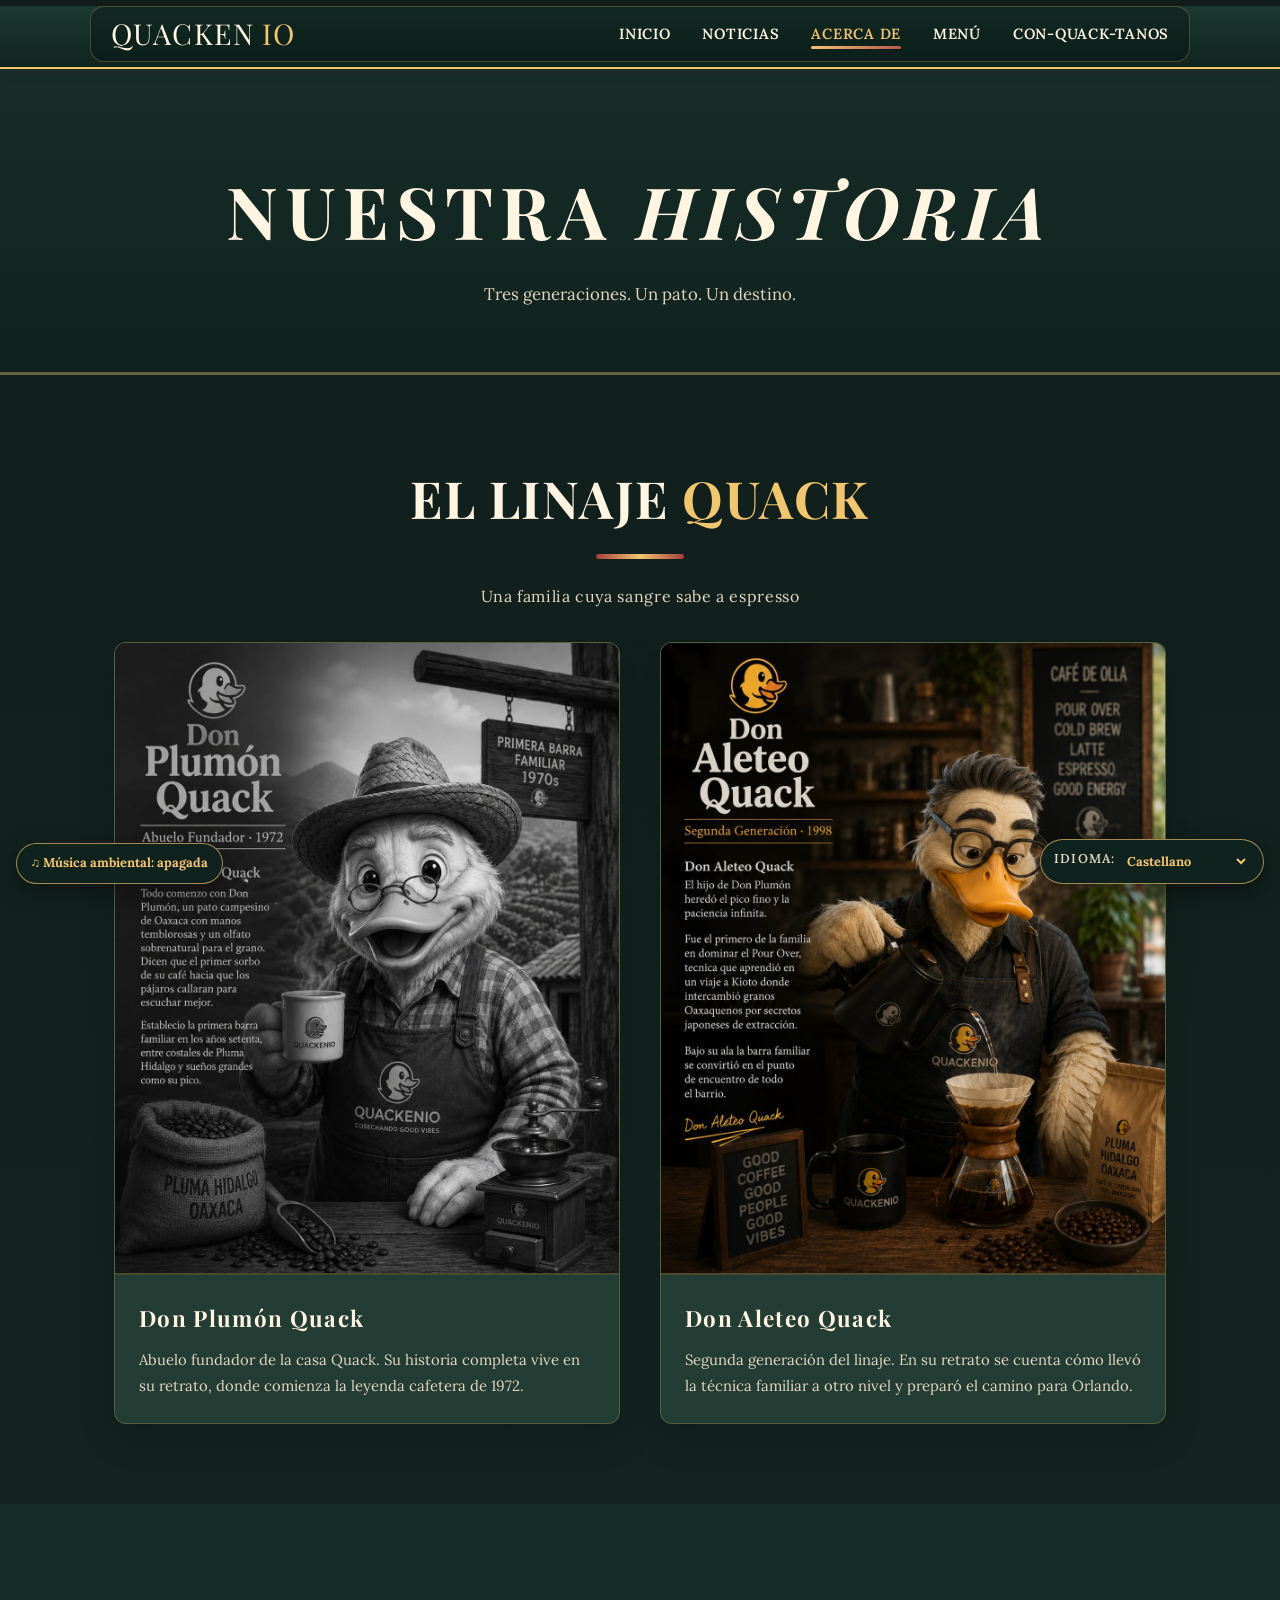
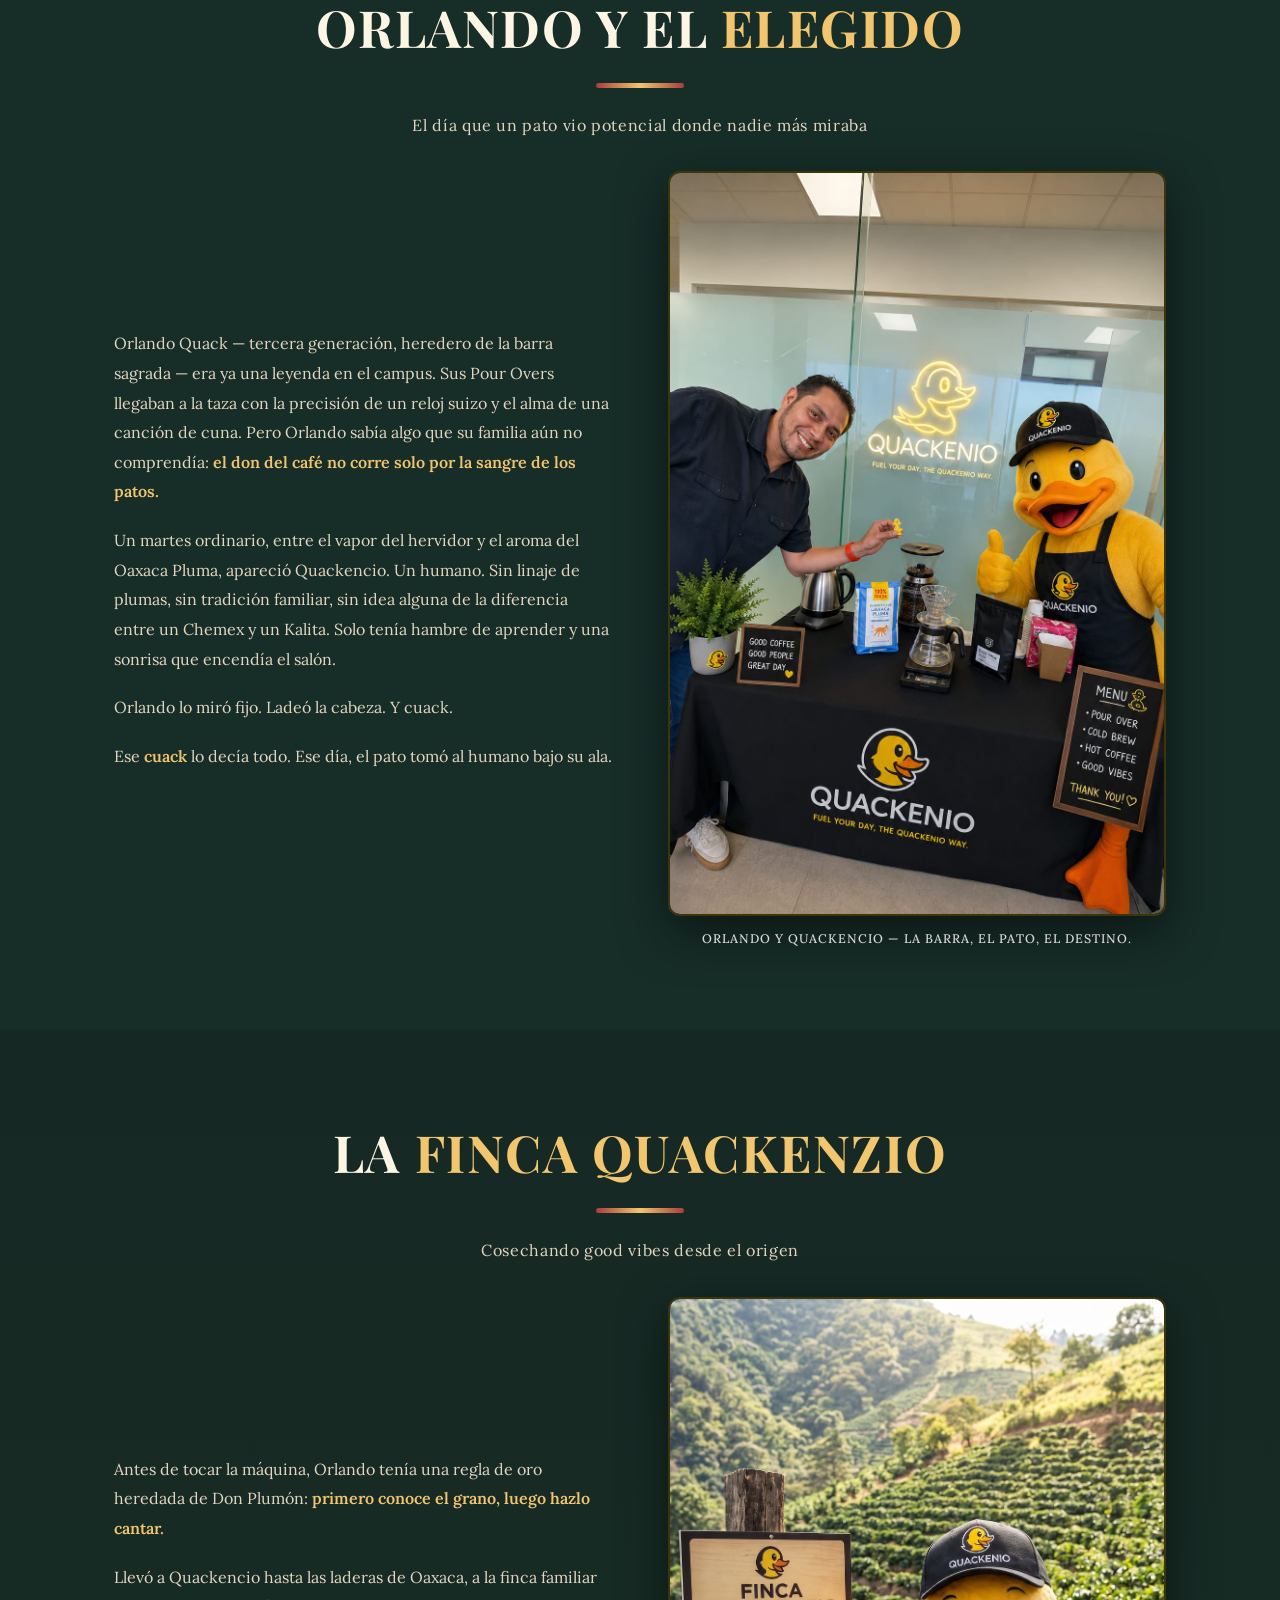
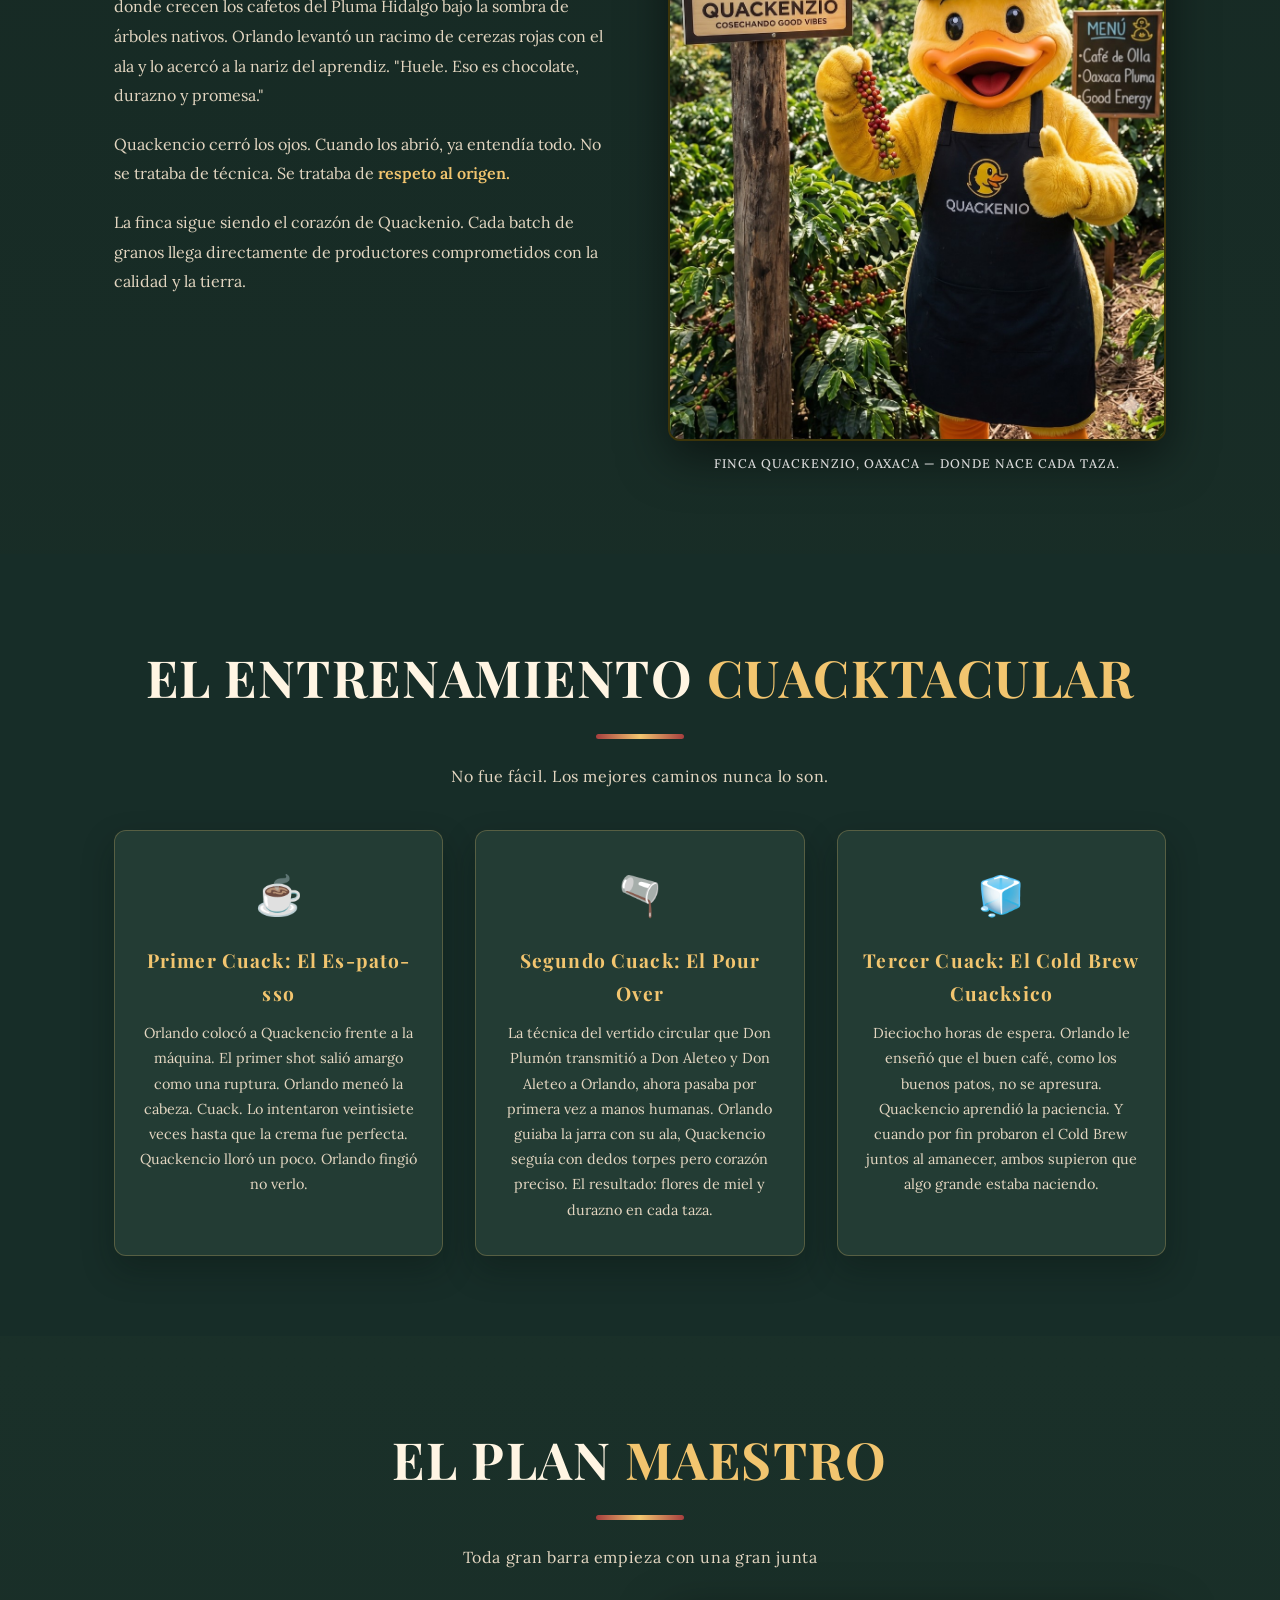
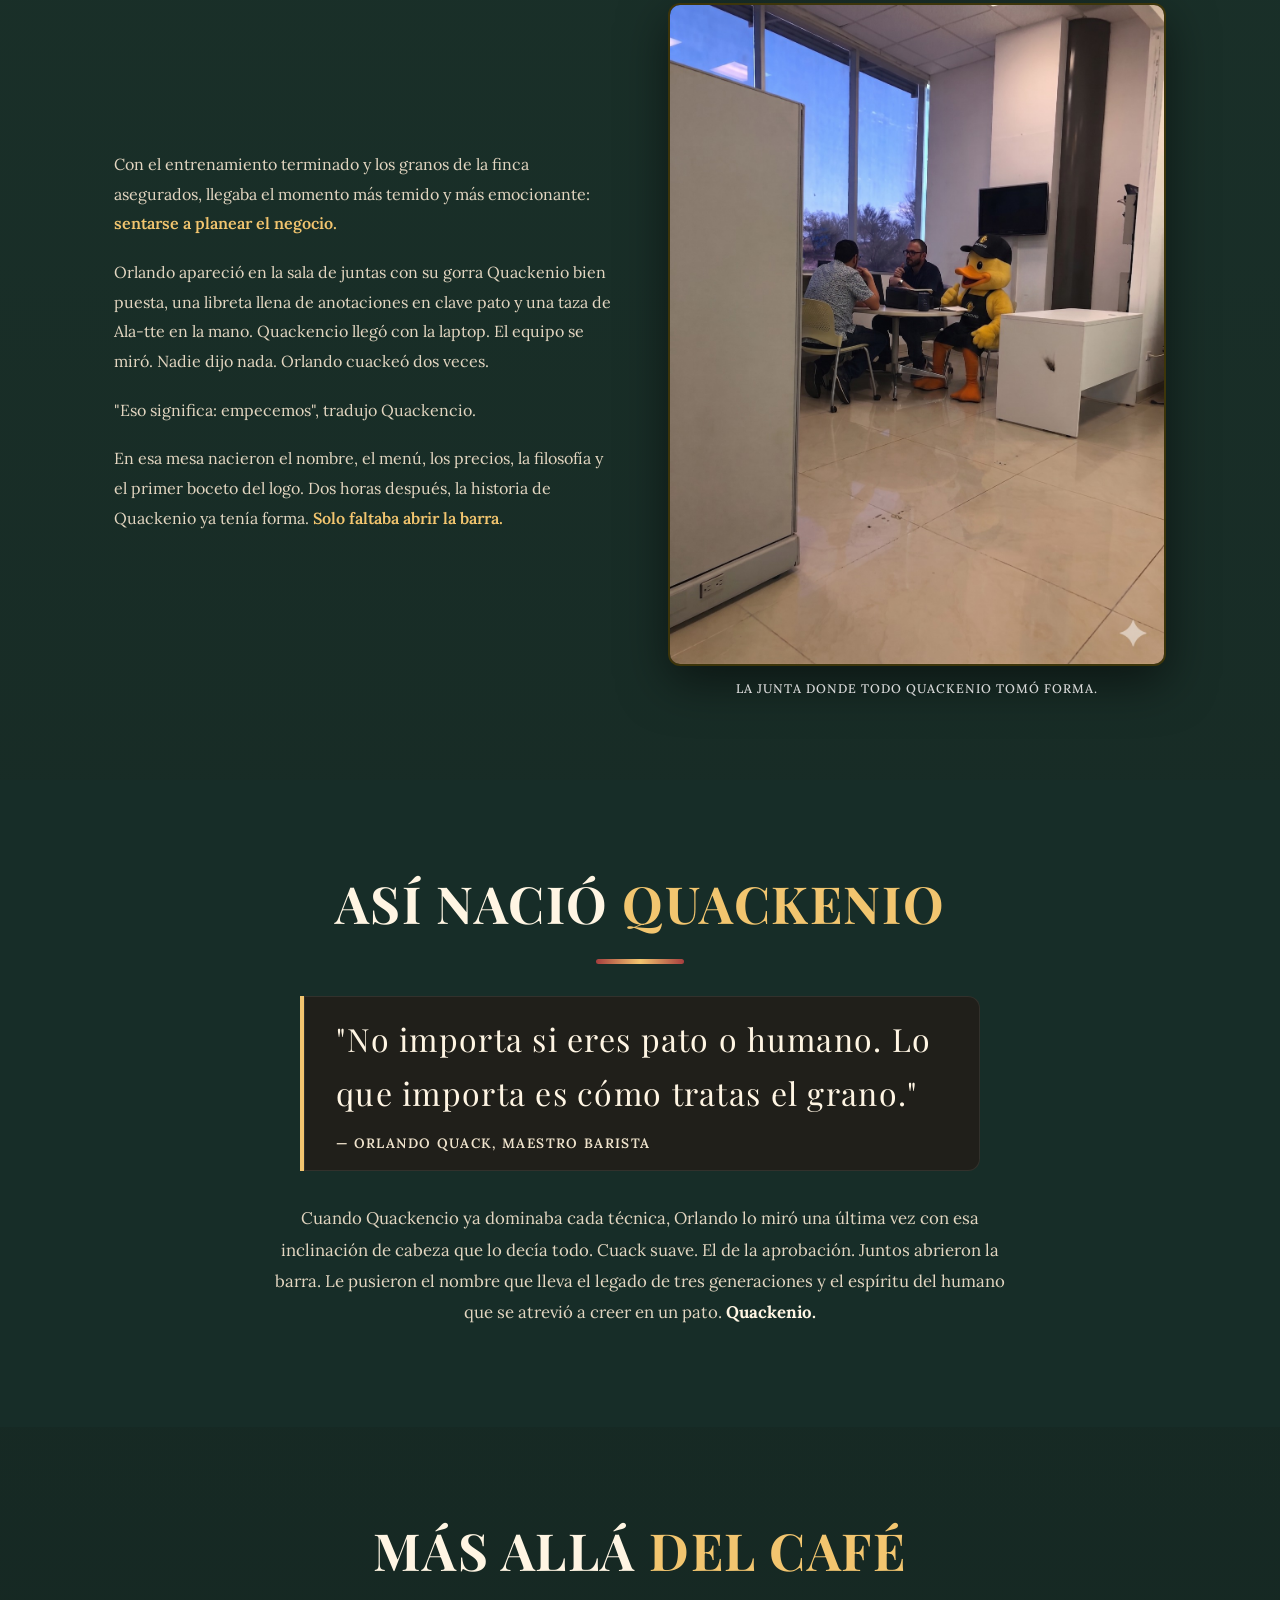
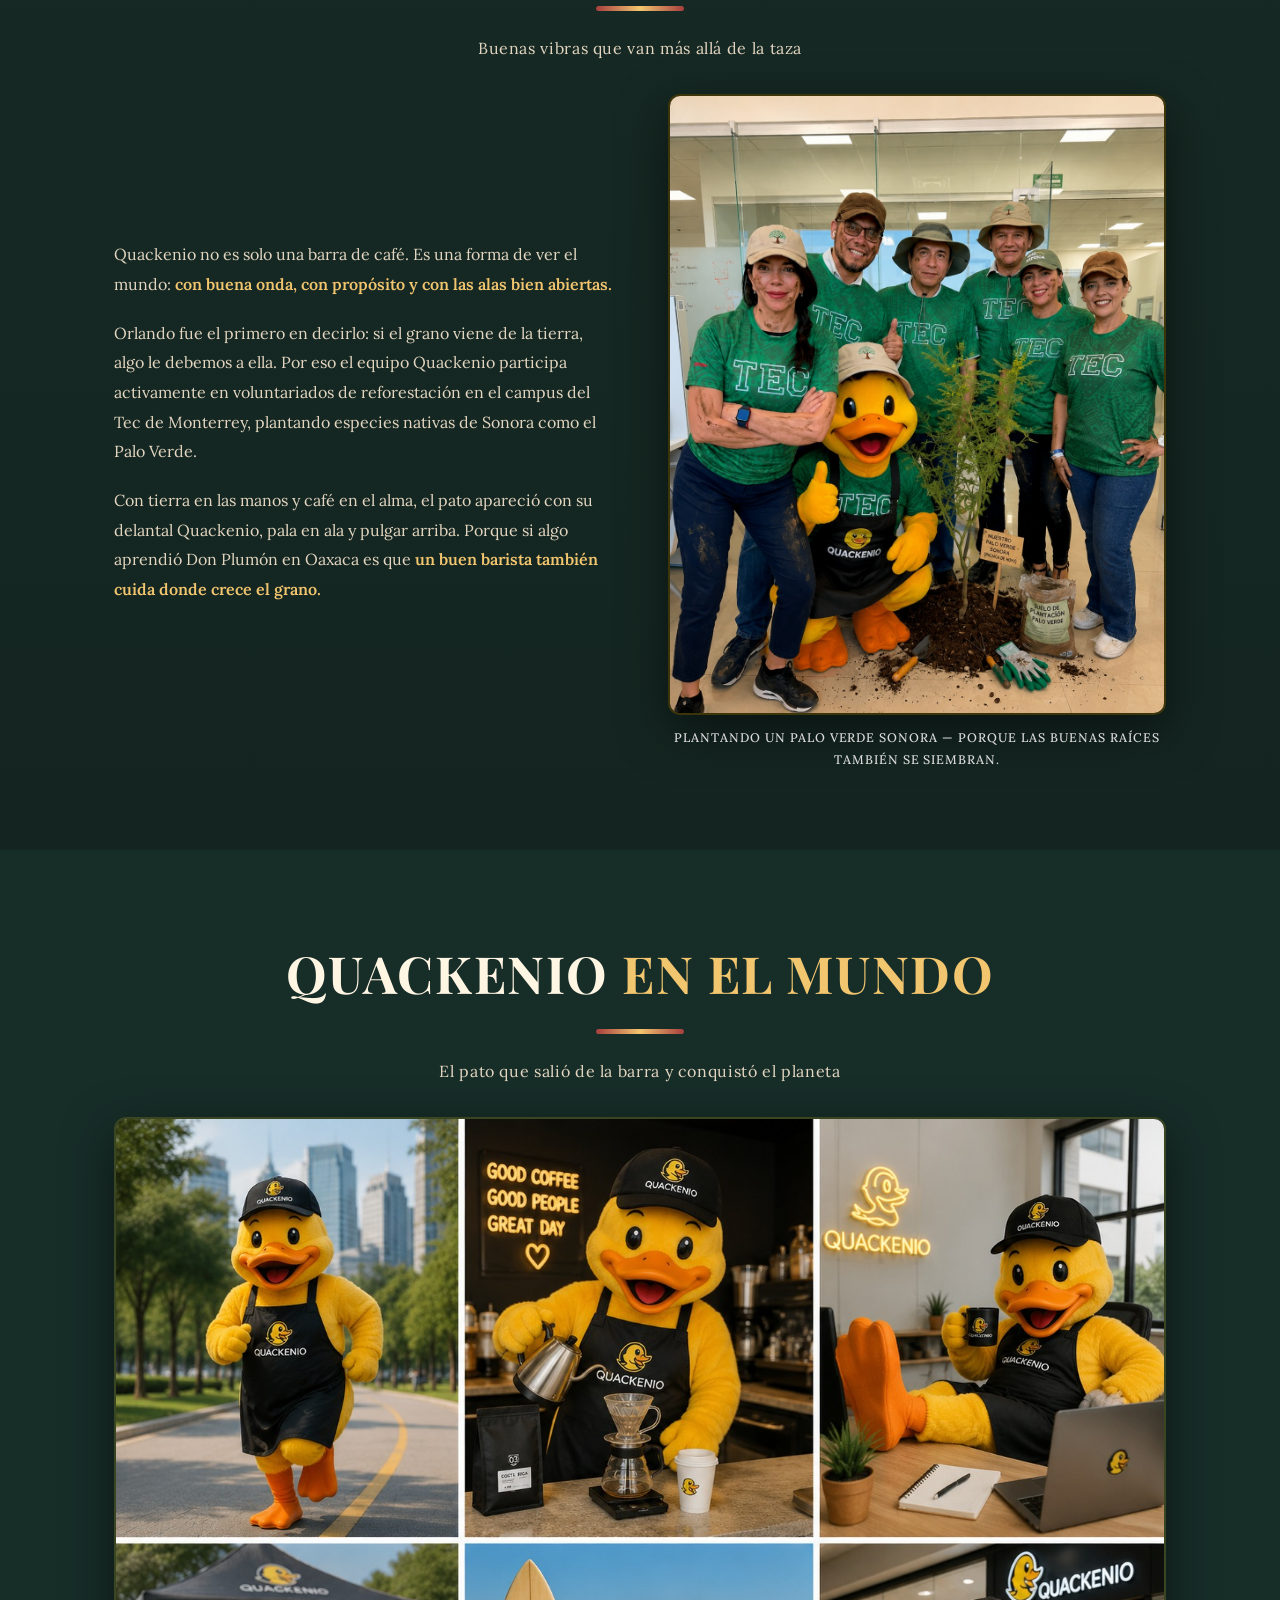
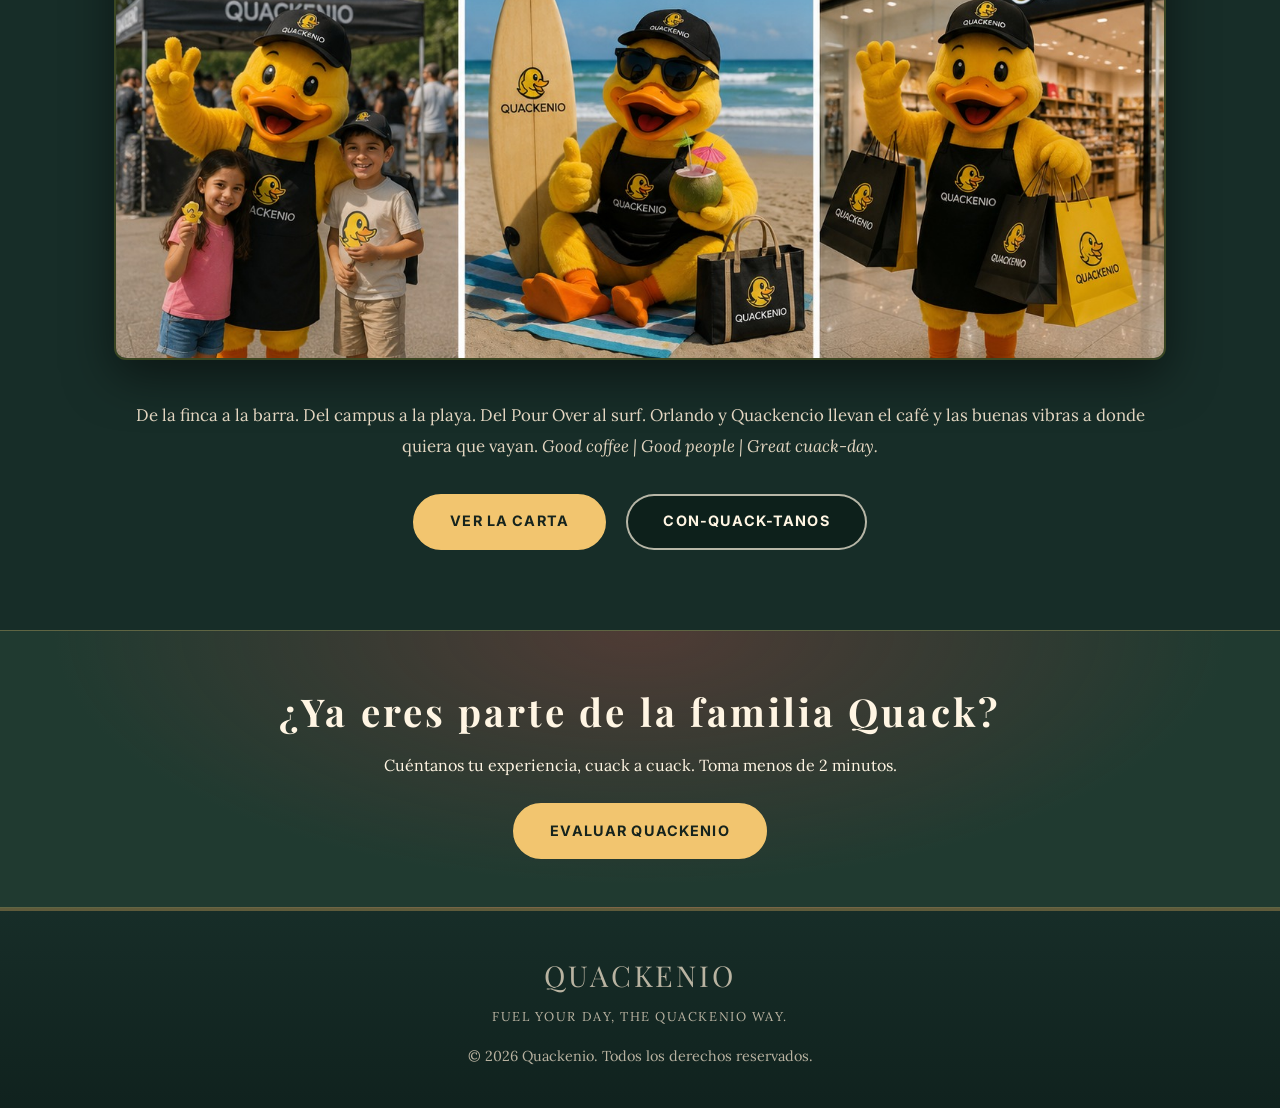
==== commit fc799fc8: "christmas theme" ====
--- a/about.html
+++ b/about.html
@@ -11,7 +11,7 @@
     .reveal.revealed { opacity: 1; transform: translateY(0); }
   </style>
 </head>
-<body class="theme-thanksgiving">
+<body class="theme-christmas">
   <nav class="navbar" role="navigation" aria-label="Navegación principal">
     <div class="container">
       <a href="index.html" class="navbar-brand">QUACKEN<span>IO</span></a>
--- a/styles.css
+++ b/styles.css
@@ -2167,6 +2167,28 @@
   color: #f5c26b;
 }
 
+.ambient-music-control {
+  position: fixed;
+  left: 1rem;
+  bottom: 1rem;
+  z-index: 2100;
+  border: 1px solid rgba(232, 164, 58, 0.58);
+  border-radius: 999px;
+  padding: 0.55rem 0.85rem;
+  background: #26170d;
+  color: #f5c26b;
+  font: inherit;
+  font-size: 0.8rem;
+  font-weight: 700;
+  box-shadow: 0 8px 24px rgba(0, 0, 0, 0.35);
+  cursor: pointer;
+}
+
+.ambient-music-control:focus-visible {
+  outline: 3px solid #e8a43a;
+  outline-offset: 3px;
+}
+
 .theme-thanksgiving :is(a, button, input, textarea):focus-visible {
   outline: 3px solid #e8a43a;
   outline-offset: 3px;
@@ -2205,3 +2227,257 @@
     overflow-wrap: anywhere;
   }
 }
+
+/* ---------- Seasonal Theme: Navidad mexicana ---------- */
+.theme-christmas {
+  --black: #101e1b;
+  --dark: #172d28;
+  --dark-card: #233c34;
+  --yellow: #f2c56f;
+  --yellow-hover: #e0ad54;
+  --orange: #d78a56;
+  --white: #fff5e3;
+  --gray: #e3d6c1;
+  --bg: var(--black);
+  --bg-section: var(--dark);
+  --bg-alt: #1c332d;
+  --text: var(--white);
+  --text-muted: var(--gray);
+  --accent: var(--yellow);
+  --accent-2: #a63e3e;
+  --shadow: rgba(5, 16, 13, 0.55);
+  --font-heading: 'Playfair Display', 'Bebas Neue', serif;
+  --font-body: 'Lora', 'Inter', serif;
+
+  background: linear-gradient(180deg, #101e1b, #1a3029 50%, #101e1b);
+  color: var(--text);
+}
+
+.theme-christmas .navbar {
+  background: linear-gradient(180deg, #1c3931, #10241f);
+  border-bottom: 2px solid var(--yellow);
+  box-shadow: 0 8px 24px var(--shadow);
+}
+
+.theme-christmas .navbar .container {
+  background: rgba(8, 24, 19, 0.45);
+  border-color: rgba(242, 197, 111, 0.25);
+}
+
+.theme-christmas .navbar-brand,
+.theme-christmas .nav-links a {
+  color: var(--white);
+}
+
+.theme-christmas .navbar-brand span,
+.theme-christmas .nav-links a:hover,
+.theme-christmas .nav-links a.active {
+  color: var(--yellow);
+}
+
+.theme-christmas .nav-links a::after {
+  background: linear-gradient(90deg, #f2c56f, #bc5850);
+}
+
+.theme-christmas .hamburger span {
+  background: var(--yellow);
+}
+
+.theme-christmas .hero {
+  min-height: 570px;
+  padding: 8rem 1.5rem 9rem;
+  background:
+    linear-gradient(180deg, rgba(7, 17, 26, 0.64), rgba(7, 17, 20, 0.42) 60%, rgba(12, 31, 25, 0.65)),
+    url('images/background_christmas.jpg') center 62% / cover no-repeat,
+    #10241f;
+  color: var(--white);
+}
+
+.theme-christmas .hero::before {
+  background: radial-gradient(ellipse at 50% 35%, rgba(12, 25, 24, 0.6), transparent 60%);
+}
+
+.theme-christmas .hero::after {
+  inset: auto 0 0;
+  height: 12px;
+  background: repeating-linear-gradient(90deg, #a63e3e 0 24px, #f2c56f 24px 48px, #315e49 48px 72px);
+}
+
+.theme-christmas .hero-eyebrow,
+.theme-christmas .hero h1 em {
+  color: var(--yellow);
+  text-shadow: 0 2px 18px rgba(0, 0, 0, 0.8);
+}
+
+.theme-christmas .hero h1 {
+  color: var(--white);
+  text-shadow: 0 4px 20px rgba(0, 0, 0, 0.85);
+}
+
+.theme-christmas .hero-tagline {
+  color: var(--white);
+  text-shadow: 0 2px 10px #000;
+}
+
+.theme-christmas .section-title,
+.theme-christmas :is(.card-body h3, .news-content h3, .contact-info h2, .category-header h2, .founder-caption h3, .training-step h3) {
+  color: var(--white);
+}
+
+.theme-christmas .section-title em {
+  color: var(--yellow);
+}
+
+.theme-christmas .section-subtitle,
+.theme-christmas :is(.page-hero p, .about-text p, .news-content p, .info-block p, .story-text p, .training-step p, .story-closing, .menu-item-info p, .hours-grid, .gallery-caption, .founder-caption p, .card-body p) {
+  color: var(--gray);
+}
+
+.theme-christmas .section-divider {
+  background: linear-gradient(90deg, #a63e3e, var(--yellow), #a63e3e);
+}
+
+.theme-christmas .btn-primary,
+.theme-christmas .btn-dark,
+.theme-christmas .form-submit {
+  background: var(--yellow);
+  border-color: var(--yellow);
+  color: #17241d;
+}
+
+.theme-christmas :is(.btn-primary, .btn-dark, .form-submit):hover {
+  background: var(--yellow-hover);
+  border-color: var(--yellow-hover);
+}
+
+.theme-christmas .btn-outline {
+  background: rgba(12, 31, 25, 0.85);
+  border-color: rgba(255, 245, 227, 0.7);
+  color: var(--white);
+}
+
+.theme-christmas .btn-outline:hover {
+  background: #315044;
+  border-color: var(--yellow);
+}
+
+.theme-christmas :is(.about, .news-section, .news-archive, .menu-section, .menu-section:nth-child(even), .page-hero, footer) {
+  background: linear-gradient(180deg, #172d28, #10221e);
+}
+
+.theme-christmas .specialties {
+  background: var(--black);
+}
+
+.theme-christmas :is(.page-hero, footer) {
+  border-color: rgba(242, 197, 111, 0.35);
+}
+
+.theme-christmas :is(.about-image, .contact-form-wrapper, .news-post-card, .news-card, .menu-item, .founder-card, .training-step, .card) {
+  background: var(--dark-card);
+  border-color: rgba(242, 197, 111, 0.25);
+  box-shadow: 0 14px 32px rgba(5, 16, 13, 0.3);
+}
+
+.theme-christmas :is(.card, .training-step, .news-post-card, .news-card, .menu-item):hover {
+  border-color: var(--yellow);
+}
+
+.theme-christmas :is(.about-image-placeholder, .card-icon) {
+  background: linear-gradient(145deg, #315044, #192e27);
+}
+
+.theme-christmas :is(.news-media-wrap, .gallery-panel, .founder-portrait-wrap) {
+  background: #101e1b;
+  border-color: rgba(242, 197, 111, 0.25);
+}
+
+.theme-christmas :is(.news-meta, .info-block h3, .menu-item-price, .founder-img-placeholder small, .training-step h3) {
+  color: var(--yellow);
+}
+
+.theme-christmas label {
+  color: var(--gray);
+}
+
+.theme-christmas :is(input[type="text"], input[type="email"], textarea) {
+  background: #10221e;
+  border-color: rgba(255, 245, 227, 0.3);
+  color: var(--white);
+}
+
+.theme-christmas :is(input, textarea)::placeholder {
+  color: #c4b8a5;
+}
+
+.theme-christmas .eval-banner {
+  background: radial-gradient(ellipse at top, rgba(166, 62, 62, 0.35), transparent 65%), #203a30;
+  color: var(--white);
+  border-block: 1px solid rgba(242, 197, 111, 0.3);
+}
+
+.theme-christmas .eval-banner p {
+  color: var(--white);
+  opacity: 1;
+}
+
+.theme-christmas footer .footer-brand {
+  color: var(--yellow);
+}
+
+.theme-christmas footer :is(.footer-tagline, p) {
+  color: var(--gray);
+}
+
+.theme-christmas :is(.quack-language-control, .quack-language-control option, .ambient-music-control, .gallery-btn) {
+  background: #10221e;
+  color: var(--yellow);
+  border-color: rgba(242, 197, 111, 0.65);
+}
+
+.theme-christmas :is(a, button, input, textarea, select):focus-visible {
+  outline: 3px solid var(--yellow);
+  outline-offset: 3px;
+}
+
+@media (max-width: 768px) {
+  .theme-christmas .navbar .container {
+    background: transparent;
+    border: 0;
+  }
+
+  .theme-christmas .nav-links {
+    background: #172d28;
+    border-top: 2px solid rgba(242, 197, 111, 0.45);
+  }
+
+  .theme-christmas .hero {
+    min-height: 580px;
+    padding: 5.2rem 1.1rem 6rem;
+    background-position: center, 78% center, center;
+  }
+
+  .theme-christmas .contact-grid {
+    grid-template-columns: minmax(0, 1fr);
+  }
+}
+
+@media (max-width: 480px) {
+  .theme-christmas .hero h1 {
+    font-size: clamp(2rem, 9.5vw, 3.5rem);
+    letter-spacing: 0.02em;
+  }
+
+  .theme-christmas .ambient-music-control {
+    bottom: 4.5rem;
+  }
+
+  .theme-christmas .section-title {
+    font-size: clamp(1.65rem, 7vw, 2.2rem);
+  }
+
+  .theme-christmas .contact-info h2 {
+    font-size: clamp(1.4rem, 7vw, 2rem);
+    overflow-wrap: anywhere;
+  }
+}
